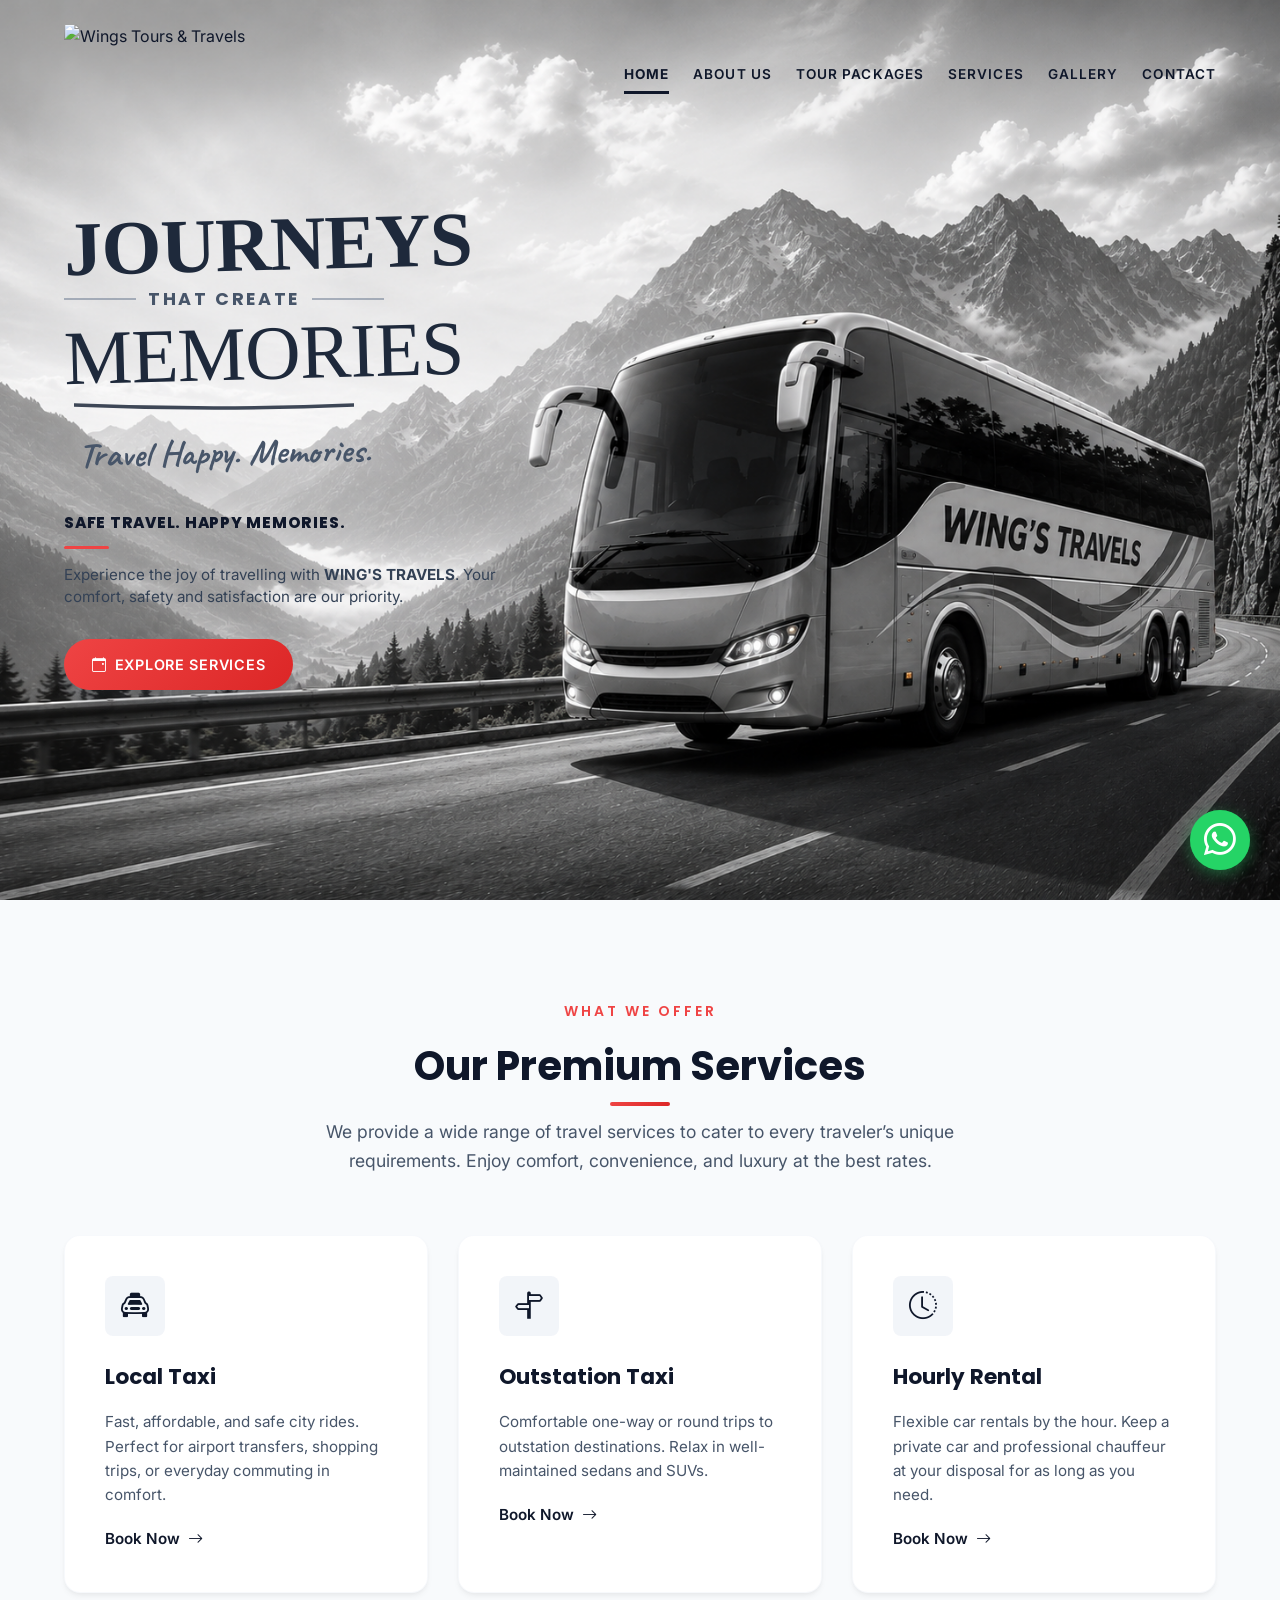
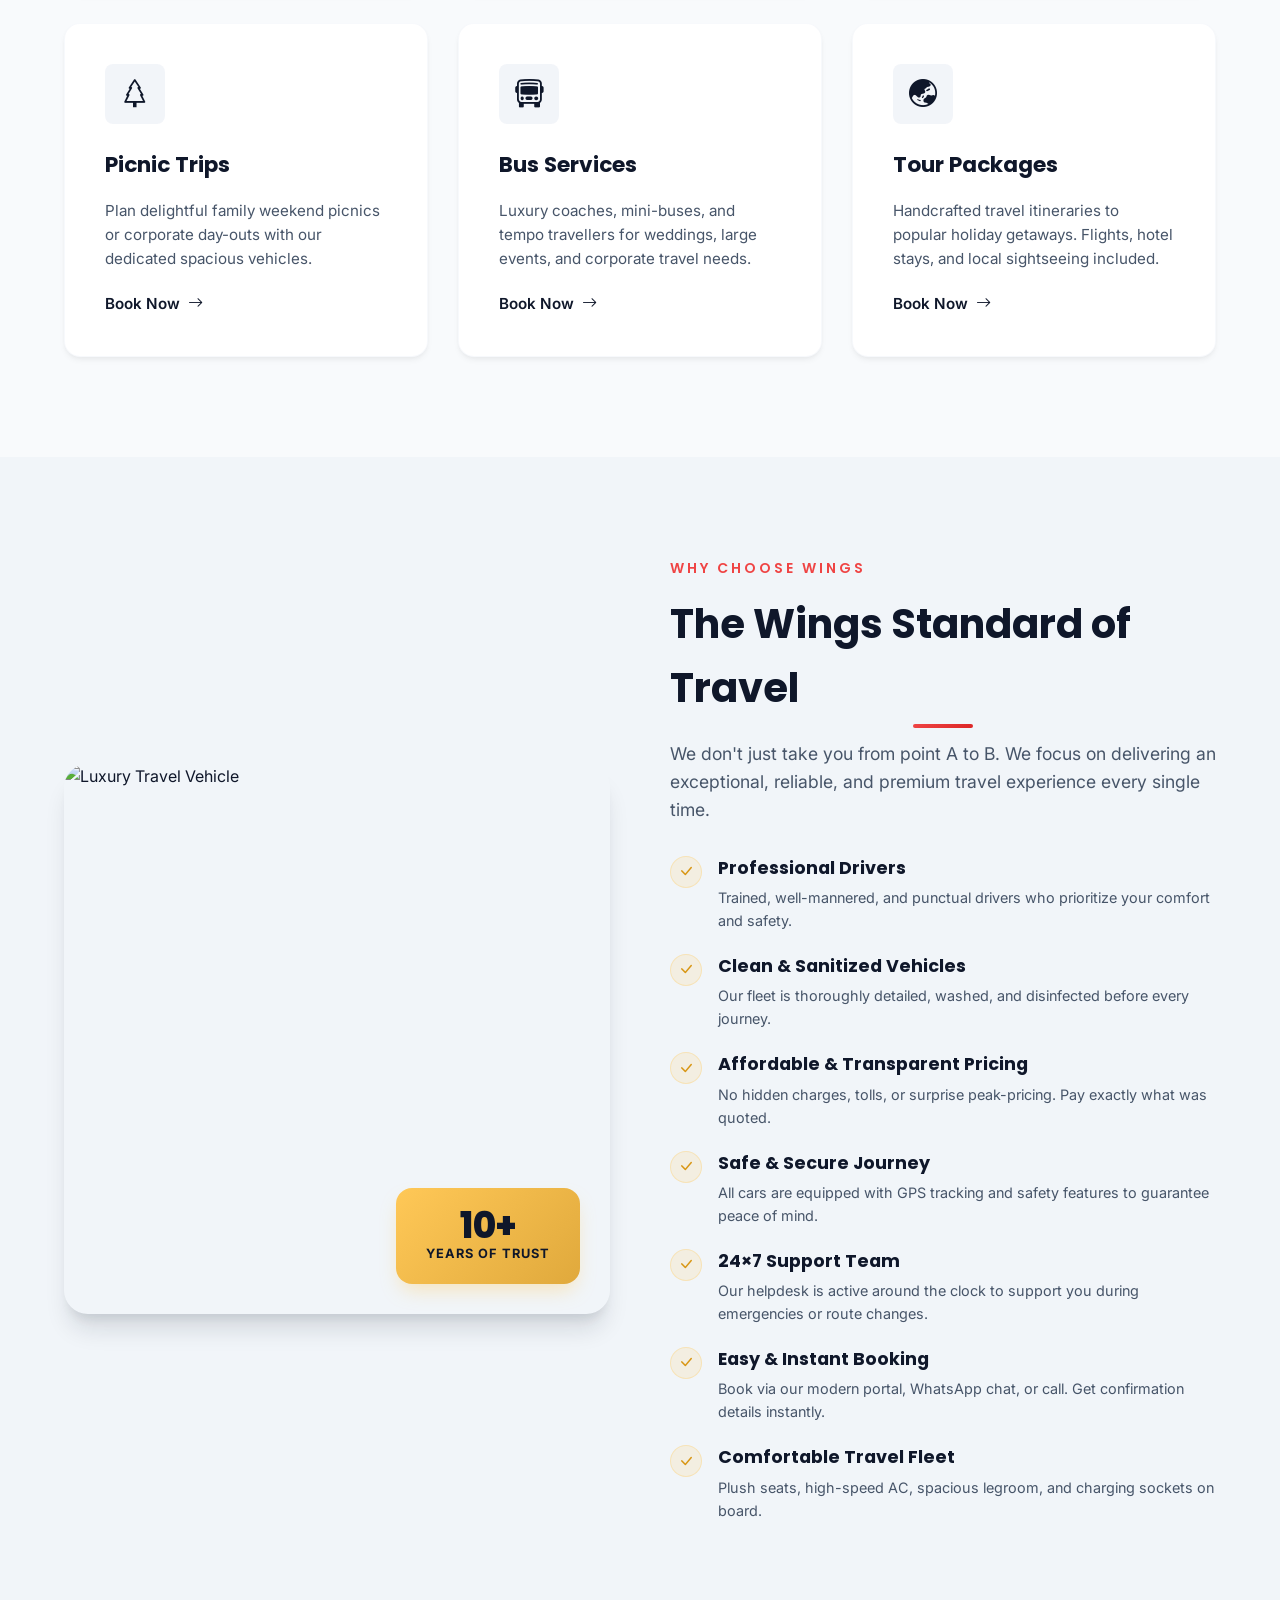
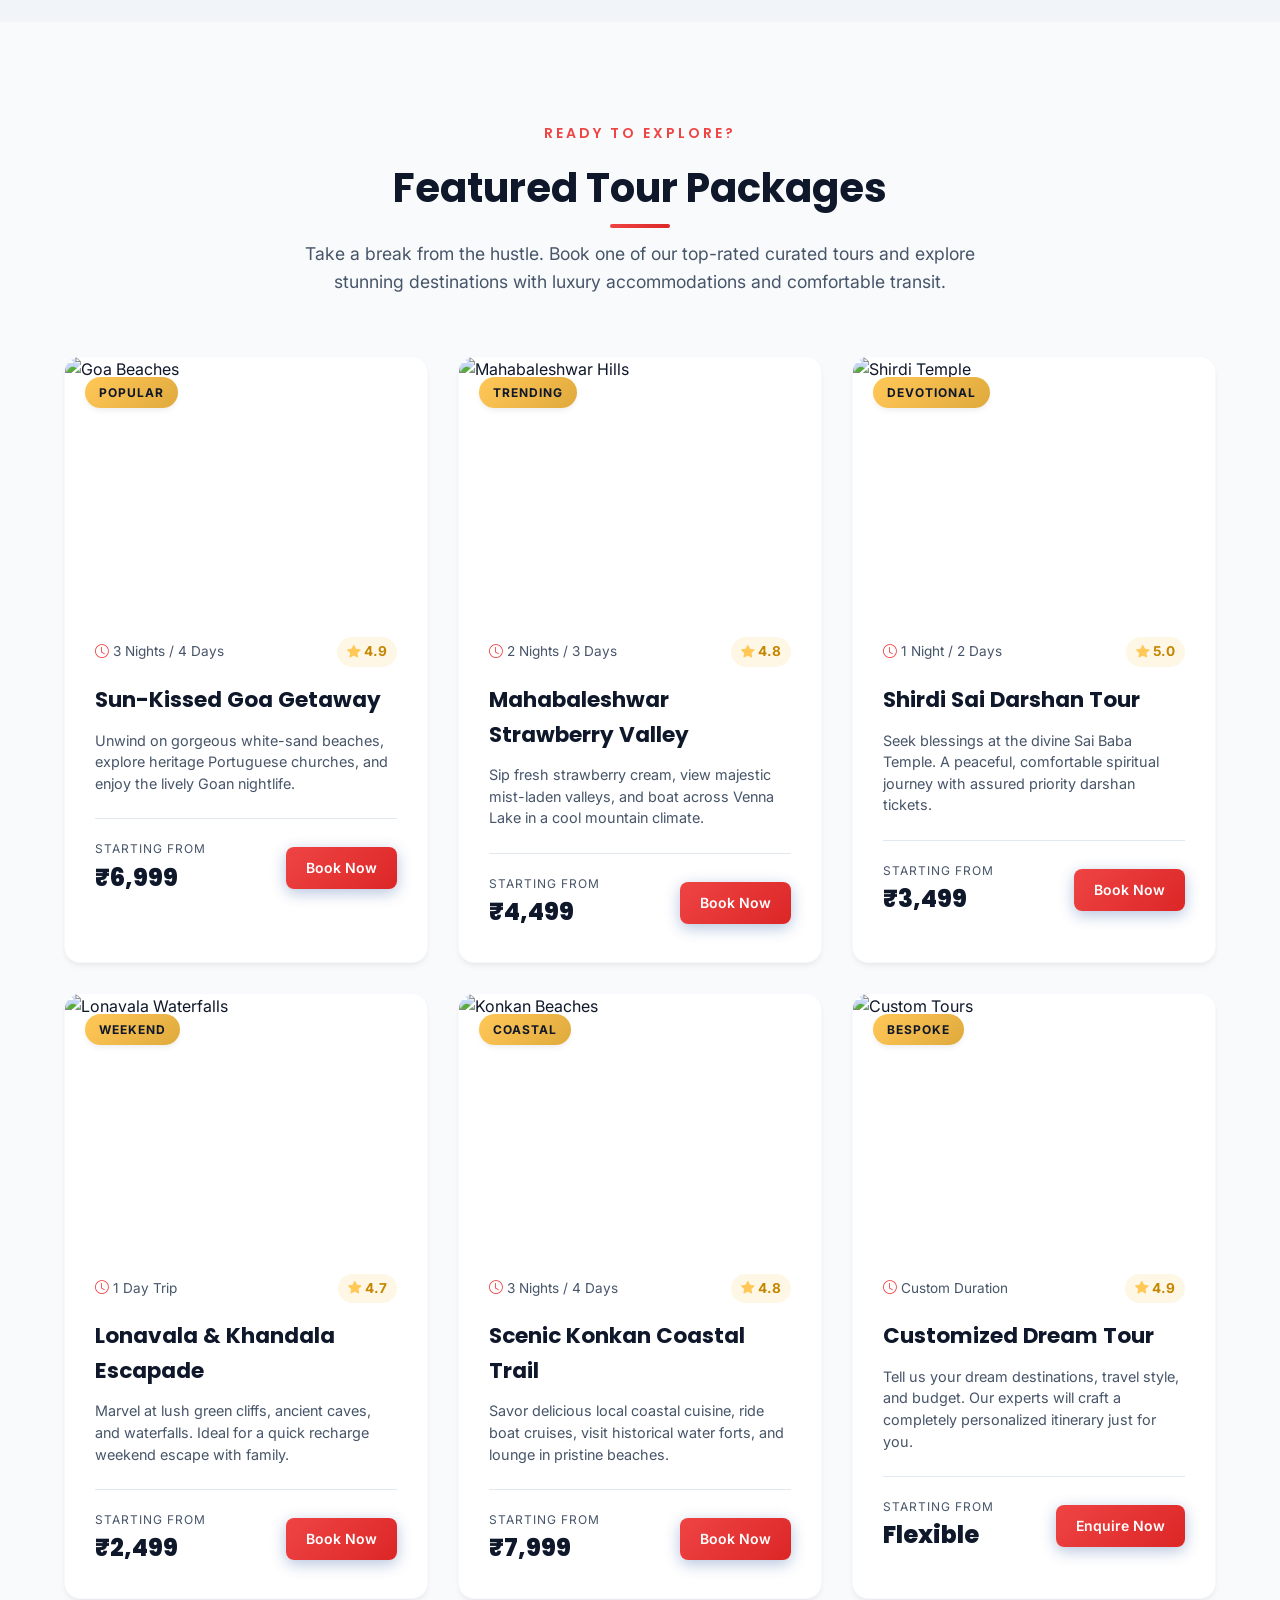
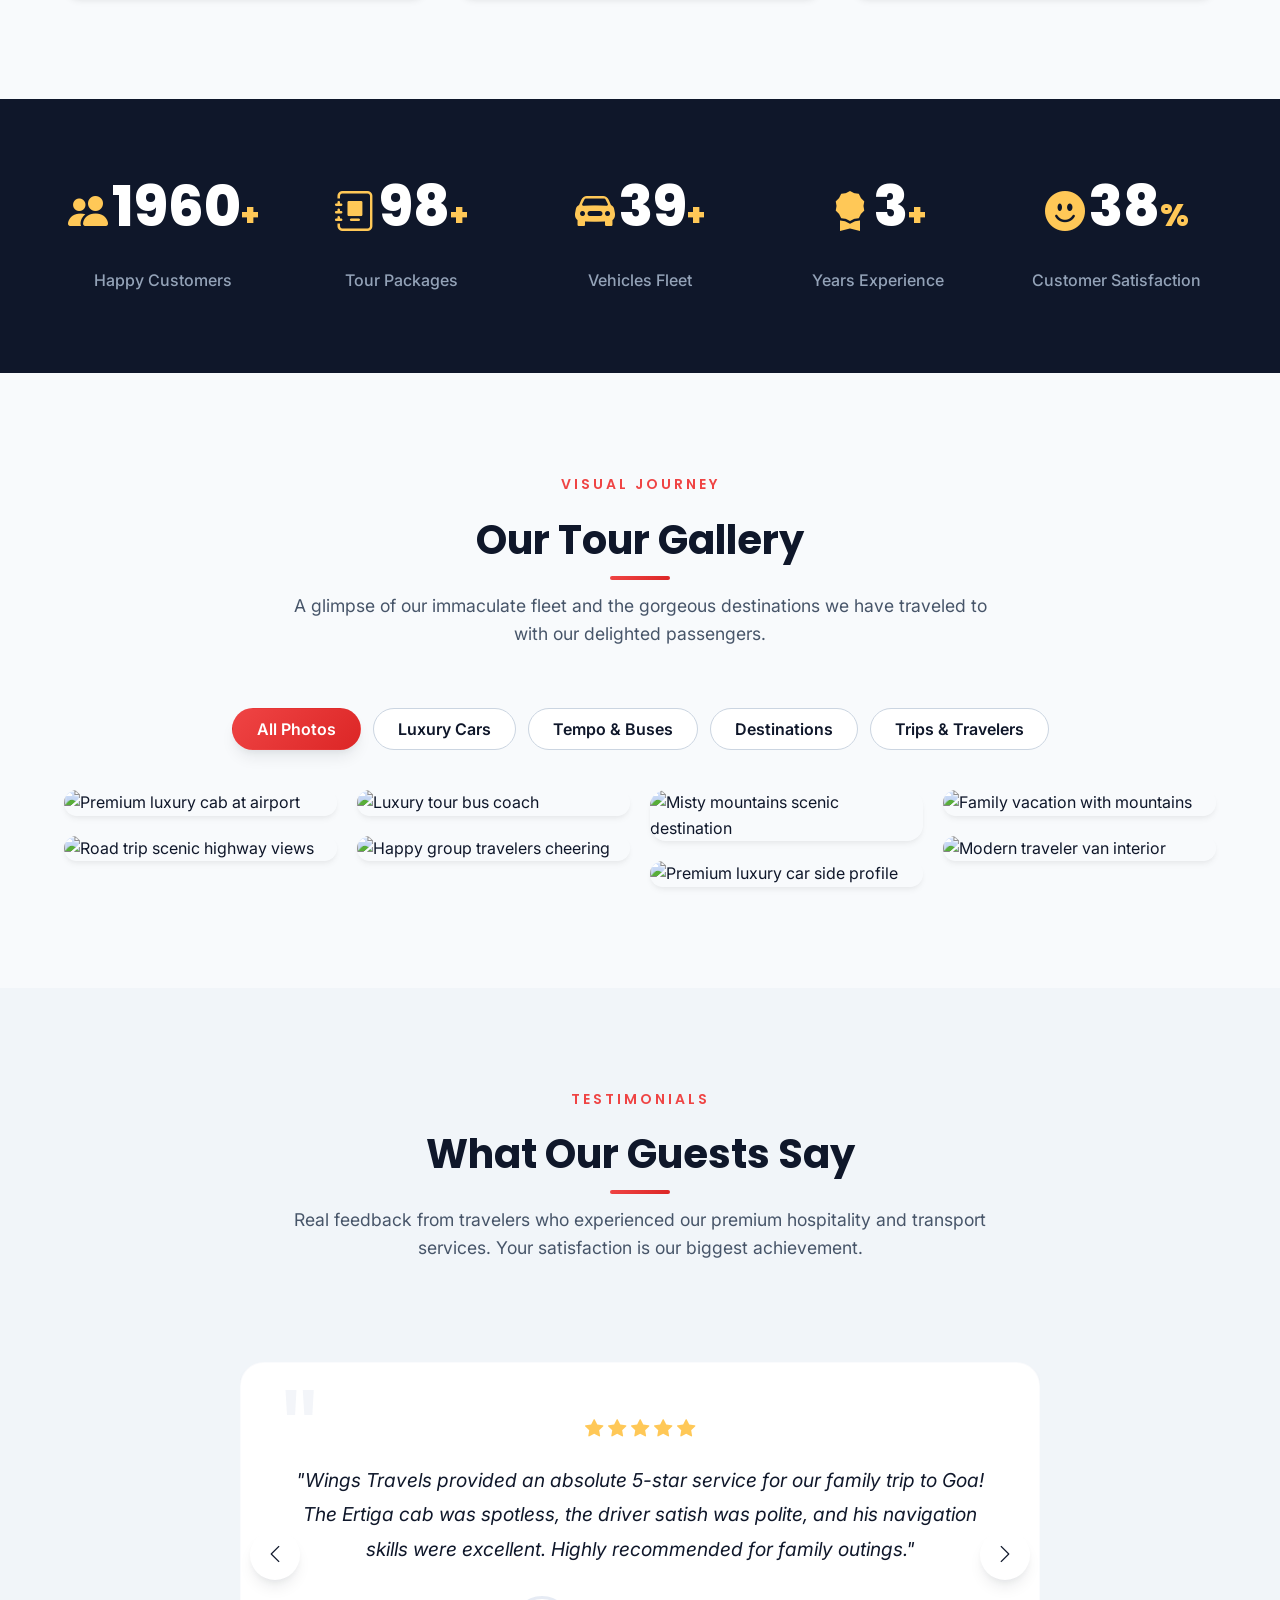
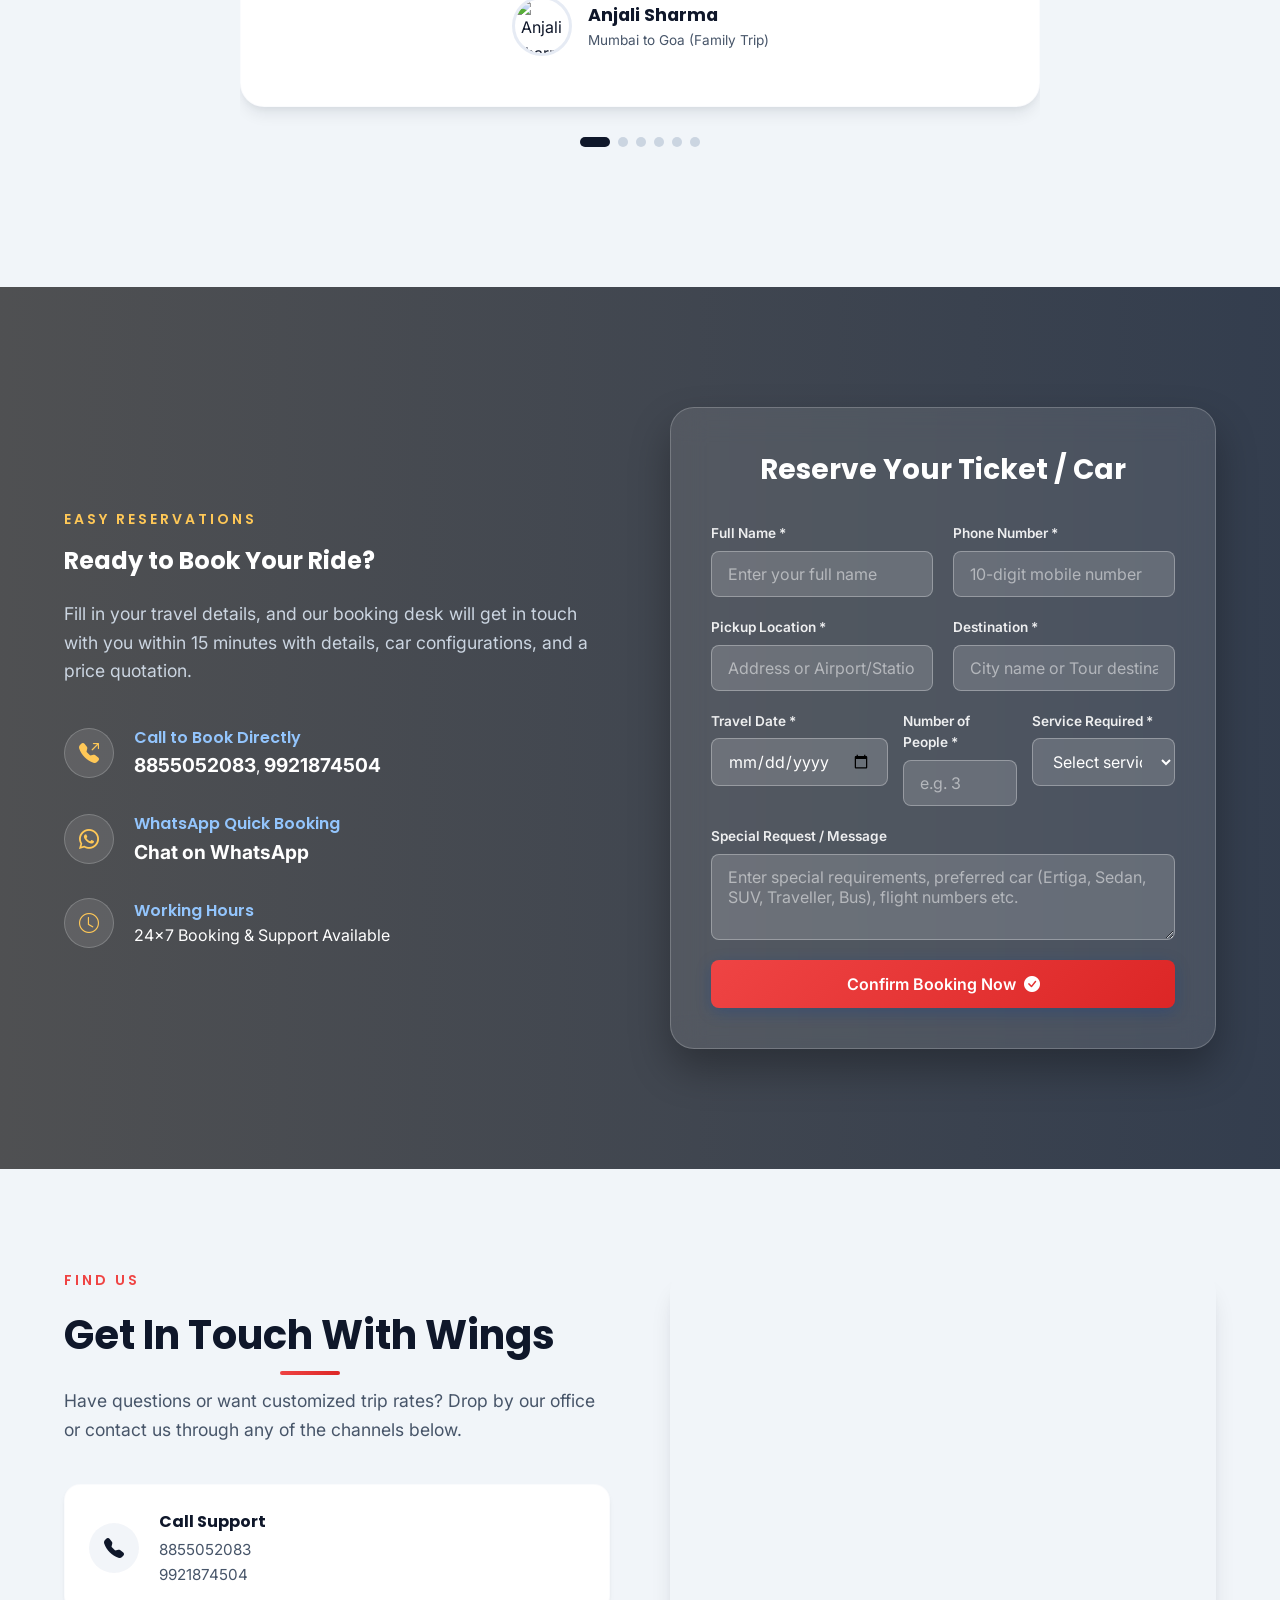
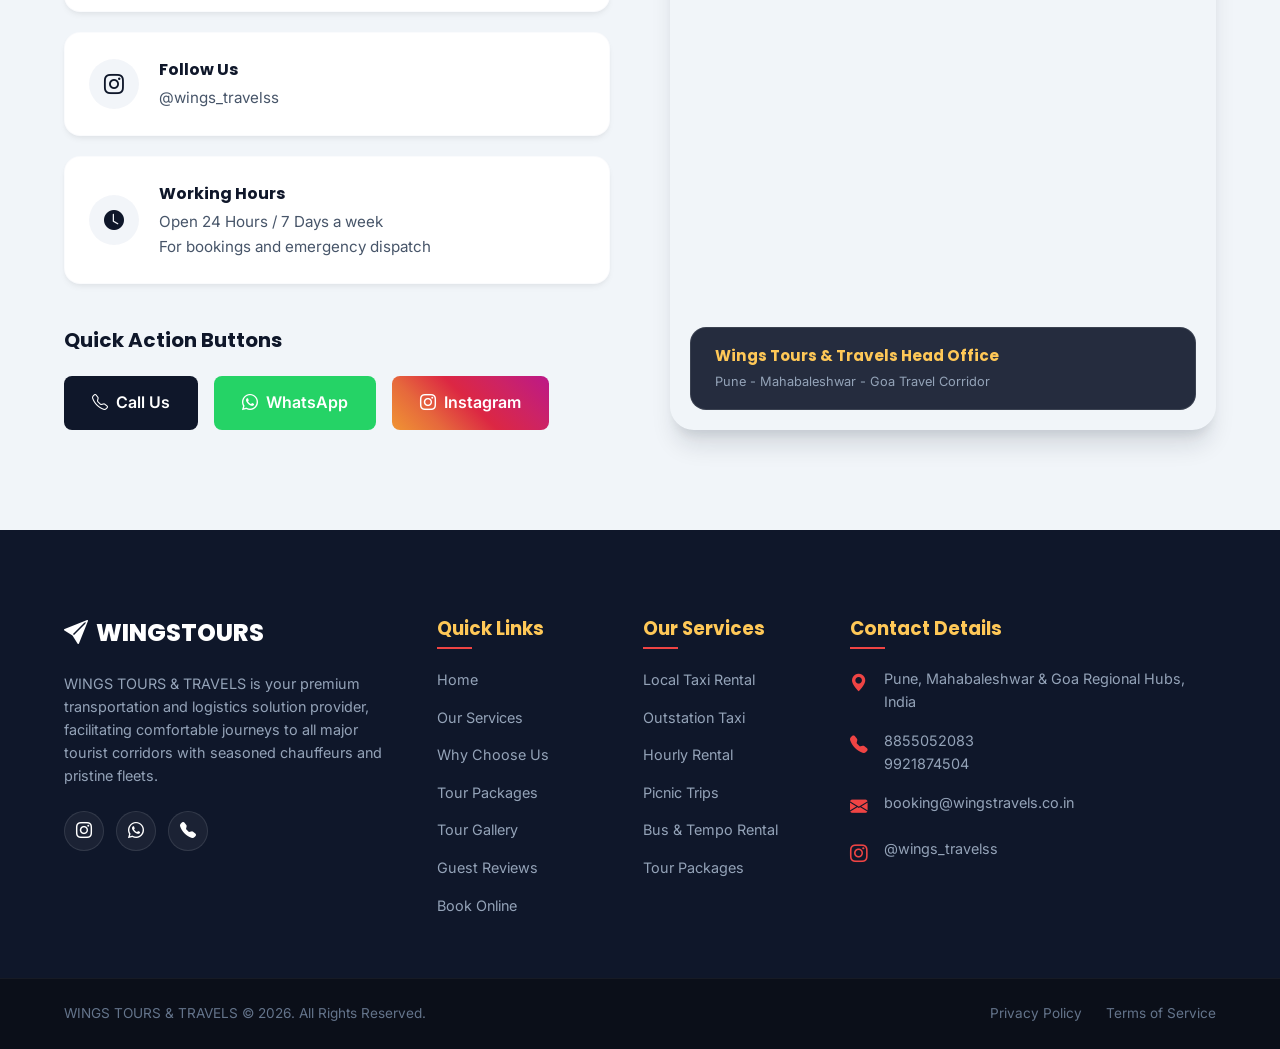
==== index.html @ beae370e "Increase unscrolled logo height in mobile and tablet media queries" ====
<!DOCTYPE html>
<html lang="en">

<head>
    <meta charset="UTF-8">
    <meta name="viewport" content="width=device-width, initial-scale=1.0">
    <title>Wings Tours & Travels | Premium Travel Agency & Car Rentals</title>
    <meta name="description"
        content="Wings Tours & Travels offers premium taxi rentals, outstation trips, bus services, and tour packages. Experience luxury, safety, and reliability. Book now!">
    <meta name="keywords"
        content="Wings Tours, Travels, Luxury Taxi, Outstation Cab, Bus Services, Goa Tour, Mahabaleshwar, Shirdi, Car Rental">

    <!-- Open Graph Meta Tags -->
    <meta property="og:title" content="Wings Tours & Travels">
    <meta property="og:description"
        content="Your Trusted Travel Partner for Every Journey. Safe, comfortable, and affordable luxury travel.">
    <meta property="og:type" content="website">

    <!-- Fonts -->
    <link rel="preconnect" href="https://fonts.googleapis.com">
    <link rel="preconnect" href="https://fonts.gstatic.com" crossorigin>
    <link
        href="https://fonts.googleapis.com/css2?family=Inter:wght@300;400;500;600;700&family=Poppins:wght@400;500;600;700;800&family=Permanent+Marker&family=Caveat:wght@700&display=swap"
        rel="stylesheet">

    <!-- Bootstrap Icons -->
    <link rel="stylesheet" href="https://cdn.jsdelivr.net/npm/bootstrap-icons@1.11.1/font/bootstrap-icons.css">

    <!-- Custom CSS -->
    <link rel="stylesheet" href="style.css">
</head>

<body>

    <!-- Preloader -->
    <div id="preloader" class="preloader">
        <div class="spinner"></div>
        <h2 class="preloader-text">WINGS<span>TRAVELS</span></h2>
    </div>

    <!-- Scroll to Top -->
    <button id="scrollToTop" class="scroll-to-top" aria-label="Scroll to top">
        <i class="bi bi-arrow-up"></i>
    </button>

    <!-- Floating WhatsApp Widget -->
    <a href="https://wa.me/918855052083?text=Hi%20Wings%20Tours%20%26%20Travels,%20I%20would%20like%20to%20inquire%20about%20a%20booking."
        class="floating-whatsapp" target="_blank" rel="noopener" aria-label="Contact us on WhatsApp">
        <i class="bi bi-whatsapp"></i>
        <span class="whatsapp-tooltip">Chat with us</span>
    </a>

    <!-- Mobile Navigation Backdrop Overlay -->
    <div class="nav-backdrop" id="navBackdrop"></div>

    <!-- Sticky Navbar -->
    <nav class="navbar" id="navbar">
        <div class="nav-container">
            <a href="#" class="logo">
                <img src="images/Logo.png" alt="Wings Tours & Travels" class="logo-img">
            </a>
            <button class="nav-toggle" id="navToggle" aria-label="Toggle Navigation">
                <span class="bar"></span>
                <span class="bar"></span>
                <span class="bar"></span>
            </button>
            <ul class="nav-menu" id="navMenu">
                <li><a href="#home" class="nav-link active">Home</a></li>
                <li><a href="#why-choose-us" class="nav-link">About Us</a></li>
                <li><a href="#packages" class="nav-link">Tour Packages</a></li>
                <li><a href="#services" class="nav-link">Services</a></li>
                <li><a href="#gallery" class="nav-link">Gallery</a></li>
                <li><a href="#booking" class="nav-link">Contact</a></li>
            </ul>
        </div>
    </nav>

    <!-- 1. Hero Section -->
    <header id="home" class="hero-section">
        <div class="hero-container container">
            <div class="hero-content">
                <div class="hero-title-group">
                    <h1 class="hero-brush-text main-title">JOURNEYS</h1>
                    <div class="hero-divider-text">
                        <span class="line"></span>
                        <span class="text">THAT CREATE</span>
                        <span class="line"></span>
                    </div>
                    <div class="hero-brush-text main-title">MEMORIES</div>
                    <div class="hero-brush-underline">
                        <svg viewBox="0 0 100 10" preserveAspectRatio="none">
                            <path d="M0,5 Q50,10 100,5" stroke="#1E293B" stroke-width="3" fill="none"
                                stroke-linecap="round" />
                        </svg>
                    </div>
                </div>

                <p class="hero-cursive-text">Travel Happy. Memories.</p>

                <div class="hero-subtext-group">
                    <p class="hero-alert-text">SAFE TRAVEL. HAPPY MEMORIES.</p>
                    <div class="hero-red-bar"></div>
                    <p class="hero-description">
                        Experience the joy of travelling with <strong>WING'S TRAVELS</strong>.
                        Your comfort, safety and satisfaction are our priority.
                    </p>
                </div>

                <div class="hero-buttons">
                    <a href="#services" class="btn btn-primary"><i class="bi bi-calendar-event"></i> EXPLORE
                        SERVICES</a>
                </div>
            </div>
        </div>
    </header>



    <!-- 2. Our Services Section -->
    <section id="services" class="section services-section">
        <div class="section-header container">
            <span class="section-tagline">What We Offer</span>
            <h2 class="section-title">Our Premium Services</h2>
            <p class="section-subtitle">We provide a wide range of travel services to cater to every traveler’s unique
                requirements. Enjoy comfort, convenience, and luxury at the best rates.</p>
        </div>
        <div class="services-grid container">
            <!-- Service Card 1 -->
            <div class="service-card clickable-service-card reveal-slide-up" data-service="Local Taxi">
                <div class="service-icon-container">
                    <i class="bi bi-taxi-front"></i>
                </div>
                <h3>Local Taxi</h3>
                <p>Fast, affordable, and safe city rides. Perfect for airport transfers, shopping trips, or everyday
                    commuting in comfort.</p>
                <div class="service-card-action">Book Now <i class="bi bi-arrow-right"></i></div>
                <div class="service-card-hover-bg"></div>
            </div>
            <!-- Service Card 2 -->
            <div class="service-card clickable-service-card reveal-slide-up" data-service="Outstation Taxi">
                <div class="service-icon-container">
                    <i class="bi bi-signpost-split"></i>
                </div>
                <h3>Outstation Taxi</h3>
                <p>Comfortable one-way or round trips to outstation destinations. Relax in well-maintained sedans and
                    SUVs.</p>
                <div class="service-card-action">Book Now <i class="bi bi-arrow-right"></i></div>
                <div class="service-card-hover-bg"></div>
            </div>
            <!-- Service Card 3 -->
            <div class="service-card clickable-service-card reveal-slide-up" data-service="Hourly Rental">
                <div class="service-icon-container">
                    <i class="bi bi-clock-history"></i>
                </div>
                <h3>Hourly Rental</h3>
                <p>Flexible car rentals by the hour. Keep a private car and professional chauffeur at your disposal for
                    as long as you need.</p>
                <div class="service-card-action">Book Now <i class="bi bi-arrow-right"></i></div>
                <div class="service-card-hover-bg"></div>
            </div>
            <!-- Service Card 4 -->
            <div class="service-card clickable-service-card reveal-slide-up" data-service="Picnic Trips">
                <div class="service-icon-container">
                    <i class="bi bi-tree"></i>
                </div>
                <h3>Picnic Trips</h3>
                <p>Plan delightful family weekend picnics or corporate day-outs with our dedicated spacious vehicles.
                </p>
                <div class="service-card-action">Book Now <i class="bi bi-arrow-right"></i></div>
                <div class="service-card-hover-bg"></div>
            </div>
            <!-- Service Card 5 -->
            <div class="service-card clickable-service-card reveal-slide-up" data-service="Bus Services">
                <div class="service-icon-container">
                    <i class="bi bi-bus-front"></i>
                </div>
                <h3>Bus Services</h3>
                <p>Luxury coaches, mini-buses, and tempo travellers for weddings, large events, and corporate travel
                    needs.</p>
                <div class="service-card-action">Book Now <i class="bi bi-arrow-right"></i></div>
                <div class="service-card-hover-bg"></div>
            </div>
            <!-- Service Card 6 -->
            <div class="service-card clickable-service-card reveal-slide-up" data-service="Tour Packages">
                <div class="service-icon-container">
                    <i class="bi bi-globe-asia-australia"></i>
                </div>
                <h3>Tour Packages</h3>
                <p>Handcrafted travel itineraries to popular holiday getaways. Flights, hotel stays, and local
                    sightseeing included.</p>
                <div class="service-card-action">Book Now <i class="bi bi-arrow-right"></i></div>
                <div class="service-card-hover-bg"></div>
            </div>
        </div>
    </section>

    <!-- 3. Why Choose Us Section -->
    <section id="why-choose-us" class="section why-us-section bg-light">
        <div class="why-us-container container">
            <div class="why-us-image-col reveal-fade-in">
                <div class="image-wrapper">
                    <img src="https://images.unsplash.com/photo-1549399542-7e3f8b79c341?q=80&w=800"
                        alt="Luxury Travel Vehicle" class="why-us-img" loading="lazy">
                    <div class="floating-badge">
                        <span class="badge-num">10+</span>
                        <span class="badge-lbl">Years of Trust</span>
                    </div>
                </div>
            </div>
            <div class="why-us-content-col reveal-slide-left">
                <span class="section-tagline">Why Choose Wings</span>
                <h2 class="section-title">The Wings Standard of Travel</h2>
                <p class="section-subtitle">We don't just take you from point A to B. We focus on delivering an
                    exceptional, reliable, and premium travel experience every single time.</p>

                <ul class="why-us-list">
                    <li>
                        <div class="checkmark-icon"><i class="bi bi-check-lg"></i></div>
                        <div>
                            <h4>Professional Drivers</h4>
                            <p>Trained, well-mannered, and punctual drivers who prioritize your comfort and safety.</p>
                        </div>
                    </li>
                    <li>
                        <div class="checkmark-icon"><i class="bi bi-check-lg"></i></div>
                        <div>
                            <h4>Clean & Sanitized Vehicles</h4>
                            <p>Our fleet is thoroughly detailed, washed, and disinfected before every journey.</p>
                        </div>
                    </li>
                    <li>
                        <div class="checkmark-icon"><i class="bi bi-check-lg"></i></div>
                        <div>
                            <h4>Affordable & Transparent Pricing</h4>
                            <p>No hidden charges, tolls, or surprise peak-pricing. Pay exactly what was quoted.</p>
                        </div>
                    </li>
                    <li>
                        <div class="checkmark-icon"><i class="bi bi-check-lg"></i></div>
                        <div>
                            <h4>Safe & Secure Journey</h4>
                            <p>All cars are equipped with GPS tracking and safety features to guarantee peace of mind.
                            </p>
                        </div>
                    </li>
                    <li>
                        <div class="checkmark-icon"><i class="bi bi-check-lg"></i></div>
                        <div>
                            <h4>24×7 Support Team</h4>
                            <p>Our helpdesk is active around the clock to support you during emergencies or route
                                changes.</p>
                        </div>
                    </li>
                    <li>
                        <div class="checkmark-icon"><i class="bi bi-check-lg"></i></div>
                        <div>
                            <h4>Easy & Instant Booking</h4>
                            <p>Book via our modern portal, WhatsApp chat, or call. Get confirmation details instantly.
                            </p>
                        </div>
                    </li>
                    <li>
                        <div class="checkmark-icon"><i class="bi bi-check-lg"></i></div>
                        <div>
                            <h4>Comfortable Travel Fleet</h4>
                            <p>Plush seats, high-speed AC, spacious legroom, and charging sockets on board.</p>
                        </div>
                    </li>
                </ul>
            </div>
        </div>
    </section>

    <!-- 4. Featured Tour Packages Section -->
    <section id="packages" class="section packages-section">
        <div class="section-header container">
            <span class="section-tagline">Ready To Explore?</span>
            <h2 class="section-title">Featured Tour Packages</h2>
            <p class="section-subtitle">Take a break from the hustle. Book one of our top-rated curated tours and
                explore stunning destinations with luxury accommodations and comfortable transit.</p>
        </div>
        <div class="packages-grid container">
            <!-- Package Card 1 -->
            <div class="package-card reveal-slide-up">
                <div class="package-image-container">
                    <img src="https://images.unsplash.com/photo-1507525428034-b723cf961d3e?q=80&w=800" alt="Goa Beaches"
                        class="package-img" loading="lazy">
                    <span class="package-badge">Popular</span>
                </div>
                <div class="package-content">
                    <div class="package-meta">
                        <span class="package-duration"><i class="bi bi-clock"></i> 3 Nights / 4 Days</span>
                        <span class="package-rating"><i class="bi bi-star-fill"></i> 4.9</span>
                    </div>
                    <h3>Sun-Kissed Goa Getaway</h3>
                    <p>Unwind on gorgeous white-sand beaches, explore heritage Portuguese churches, and enjoy the lively
                        Goan nightlife.</p>
                    <div class="package-footer">
                        <div class="package-price">
                            <span class="price-lbl">Starting From</span>
                            <span class="price-val">₹6,999</span>
                        </div>
                        <a href="#booking" class="btn btn-primary btn-sm package-book-btn"
                            data-package="Goa Tour Package">Book Now</a>
                    </div>
                </div>
            </div>
            <!-- Package Card 2 -->
            <div class="package-card reveal-slide-up">
                <div class="package-image-container">
                    <img src="https://images.unsplash.com/photo-1464822759023-fed622ff2c3b?q=80&w=800"
                        alt="Mahabaleshwar Hills" class="package-img" loading="lazy">
                    <span class="package-badge">Trending</span>
                </div>
                <div class="package-content">
                    <div class="package-meta">
                        <span class="package-duration"><i class="bi bi-clock"></i> 2 Nights / 3 Days</span>
                        <span class="package-rating"><i class="bi bi-star-fill"></i> 4.8</span>
                    </div>
                    <h3>Mahabaleshwar Strawberry Valley</h3>
                    <p>Sip fresh strawberry cream, view majestic mist-laden valleys, and boat across Venna Lake in a
                        cool mountain climate.</p>
                    <div class="package-footer">
                        <div class="package-price">
                            <span class="price-lbl">Starting From</span>
                            <span class="price-val">₹4,499</span>
                        </div>
                        <a href="#booking" class="btn btn-primary btn-sm package-book-btn"
                            data-package="Mahabaleshwar Tour Package">Book Now</a>
                    </div>
                </div>
            </div>
            <!-- Package Card 3 -->
            <div class="package-card reveal-slide-up">
                <div class="package-image-container">
                    <img src="https://images.unsplash.com/photo-1542838132-92c53300491e?q=80&w=800" alt="Shirdi Temple"
                        class="package-img" loading="lazy">
                    <span class="package-badge">Devotional</span>
                </div>
                <div class="package-content">
                    <div class="package-meta">
                        <span class="package-duration"><i class="bi bi-clock"></i> 1 Night / 2 Days</span>
                        <span class="package-rating"><i class="bi bi-star-fill"></i> 5.0</span>
                    </div>
                    <h3>Shirdi Sai Darshan Tour</h3>
                    <p>Seek blessings at the divine Sai Baba Temple. A peaceful, comfortable spiritual journey with
                        assured priority darshan tickets.</p>
                    <div class="package-footer">
                        <div class="package-price">
                            <span class="price-lbl">Starting From</span>
                            <span class="price-val">₹3,499</span>
                        </div>
                        <a href="#booking" class="btn btn-primary btn-sm package-book-btn"
                            data-package="Shirdi Darshan Package">Book Now</a>
                    </div>
                </div>
            </div>
            <!-- Package Card 4 -->
            <div class="package-card reveal-slide-up">
                <div class="package-image-container">
                    <img src="https://images.unsplash.com/photo-1501785888041-af3ef285b470?q=80&w=800"
                        alt="Lonavala Waterfalls" class="package-img" loading="lazy">
                    <span class="package-badge">Weekend</span>
                </div>
                <div class="package-content">
                    <div class="package-meta">
                        <span class="package-duration"><i class="bi bi-clock"></i> 1 Day Trip</span>
                        <span class="package-rating"><i class="bi bi-star-fill"></i> 4.7</span>
                    </div>
                    <h3>Lonavala & Khandala Escapade</h3>
                    <p>Marvel at lush green cliffs, ancient caves, and waterfalls. Ideal for a quick recharge weekend
                        escape with family.</p>
                    <div class="package-footer">
                        <div class="package-price">
                            <span class="price-lbl">Starting From</span>
                            <span class="price-val">₹2,499</span>
                        </div>
                        <a href="#booking" class="btn btn-primary btn-sm package-book-btn"
                            data-package="Lonavala Package">Book Now</a>
                    </div>
                </div>
            </div>
            <!-- Package Card 5 -->
            <div class="package-card reveal-slide-up">
                <div class="package-image-container">
                    <img src="https://images.unsplash.com/photo-1544735716-392fe2489ffa?q=80&w=800" alt="Konkan Beaches"
                        class="package-img" loading="lazy">
                    <span class="package-badge">Coastal</span>
                </div>
                <div class="package-content">
                    <div class="package-meta">
                        <span class="package-duration"><i class="bi bi-clock"></i> 3 Nights / 4 Days</span>
                        <span class="package-rating"><i class="bi bi-star-fill"></i> 4.8</span>
                    </div>
                    <h3>Scenic Konkan Coastal Trail</h3>
                    <p>Savor delicious local coastal cuisine, ride boat cruises, visit historical water forts, and
                        lounge in pristine beaches.</p>
                    <div class="package-footer">
                        <div class="package-price">
                            <span class="price-lbl">Starting From</span>
                            <span class="price-val">₹7,999</span>
                        </div>
                        <a href="#booking" class="btn btn-primary btn-sm package-book-btn"
                            data-package="Konkan Tour Package">Book Now</a>
                    </div>
                </div>
            </div>
            <!-- Package Card 6 -->
            <div class="package-card reveal-slide-up">
                <div class="package-image-container">
                    <img src="https://images.unsplash.com/photo-1539635278303-d4002c07eae3?q=80&w=800"
                        alt="Custom Tours" class="package-img" loading="lazy">
                    <span class="package-badge">Bespoke</span>
                </div>
                <div class="package-content">
                    <div class="package-meta">
                        <span class="package-duration"><i class="bi bi-clock"></i> Custom Duration</span>
                        <span class="package-rating"><i class="bi bi-star-fill"></i> 4.9</span>
                    </div>
                    <h3>Customized Dream Tour</h3>
                    <p>Tell us your dream destinations, travel style, and budget. Our experts will craft a completely
                        personalized itinerary just for you.</p>
                    <div class="package-footer">
                        <div class="package-price">
                            <span class="price-lbl">Starting From</span>
                            <span class="price-val">Flexible</span>
                        </div>
                        <a href="#booking" class="btn btn-primary btn-sm package-book-btn"
                            data-package="Custom Tour Package">Enquire Now</a>
                    </div>
                </div>
            </div>
        </div>
    </section>

    <!-- 6. Live Statistics Section -->
    <section class="section stats-section bg-dark text-white">
        <div class="stats-grid container" id="statsGrid">
            <!-- Stat Item 1 -->
            <div class="stat-item">
                <div class="stat-icon"><i class="bi bi-people-fill"></i></div>
                <span class="stat-number" data-target="5000">0</span><span class="stat-suffix">+</span>
                <p class="stat-label">Happy Customers</p>
            </div>
            <!-- Stat Item 2 -->
            <div class="stat-item">
                <div class="stat-icon"><i class="bi bi-journal-album"></i></div>
                <span class="stat-number" data-target="250">0</span><span class="stat-suffix">+</span>
                <p class="stat-label">Tour Packages</p>
            </div>
            <!-- Stat Item 3 -->
            <div class="stat-item">
                <div class="stat-icon"><i class="bi bi-car-front-fill"></i></div>
                <span class="stat-number" data-target="100">0</span><span class="stat-suffix">+</span>
                <p class="stat-label">Vehicles Fleet</p>
            </div>
            <!-- Stat Item 4 -->
            <div class="stat-item">
                <div class="stat-icon"><i class="bi bi-award-fill"></i></div>
                <span class="stat-number" data-target="10">0</span><span class="stat-suffix">+</span>
                <p class="stat-label">Years Experience</p>
            </div>
            <!-- Stat Item 5 -->
            <div class="stat-item">
                <div class="stat-icon"><i class="bi bi-emoji-smile-fill"></i></div>
                <span class="stat-number" data-target="99">0</span><span class="stat-suffix">%</span>
                <p class="stat-label">Customer Satisfaction</p>
            </div>
        </div>
    </section>

    <!-- 7. Responsive Masonry Gallery Section -->
    <section id="gallery" class="section gallery-section">
        <div class="section-header container">
            <span class="section-tagline">Visual Journey</span>
            <h2 class="section-title">Our Tour Gallery</h2>
            <p class="section-subtitle">A glimpse of our immaculate fleet and the gorgeous destinations we have traveled
                to with our delighted passengers.</p>
        </div>

        <div class="gallery-filters container">
            <button class="filter-btn active" data-filter="all">All Photos</button>
            <button class="filter-btn" data-filter="cars">Luxury Cars</button>
            <button class="filter-btn" data-filter="buses">Tempo & Buses</button>
            <button class="filter-btn" data-filter="destinations">Destinations</button>
            <button class="filter-btn" data-filter="trips">Trips & Travelers</button>
        </div>

        <div class="gallery-grid container" id="galleryGrid">
            <!-- Gallery Item 1 -->
            <div class="gallery-item" data-category="cars">
                <img src="https://images.unsplash.com/photo-1619767886558-efdc259cde1a?q=80&w=800"
                    alt="Premium luxury cab at airport" class="gallery-img" loading="lazy">
                <div class="gallery-overlay">
                    <span class="gallery-title">Luxury Sedan Pickups</span>
                    <span class="gallery-cat">Luxury Cars</span>
                    <i class="bi bi-plus-circle gallery-icon"></i>
                </div>
            </div>
            <!-- Gallery Item 2 -->
            <div class="gallery-item" data-category="destinations">
                <img src="https://images.unsplash.com/photo-1469854523086-cc02fe5d8800?q=80&w=800"
                    alt="Road trip scenic highway views" class="gallery-img" loading="lazy">
                <div class="gallery-overlay">
                    <span class="gallery-title">Majestic Road Trips</span>
                    <span class="gallery-cat">Destinations</span>
                    <i class="bi bi-plus-circle gallery-icon"></i>
                </div>
            </div>
            <!-- Gallery Item 3 -->
            <div class="gallery-item" data-category="buses">
                <img src="https://images.unsplash.com/photo-1544620347-c4fd4a3d5957?q=80&w=800"
                    alt="Luxury tour bus coach" class="gallery-img" loading="lazy">
                <div class="gallery-overlay">
                    <span class="gallery-title">Premium Bus Services</span>
                    <span class="gallery-cat">Tempo & Buses</span>
                    <i class="bi bi-plus-circle gallery-icon"></i>
                </div>
            </div>
            <!-- Gallery Item 4 -->
            <div class="gallery-item" data-category="trips">
                <img src="https://images.unsplash.com/photo-1539635278303-d4002c07eae3?q=80&w=800"
                    alt="Happy group travelers cheering" class="gallery-img" loading="lazy">
                <div class="gallery-overlay">
                    <span class="gallery-title">Delighted Group Trips</span>
                    <span class="gallery-cat">Trips & Travelers</span>
                    <i class="bi bi-plus-circle gallery-icon"></i>
                </div>
            </div>
            <!-- Gallery Item 5 -->
            <div class="gallery-item" data-category="destinations">
                <img src="https://images.unsplash.com/photo-1506744038136-46273834b3fb?q=80&w=800"
                    alt="Misty mountains scenic destination" class="gallery-img" loading="lazy">
                <div class="gallery-overlay">
                    <span class="gallery-title">Scenic Mountain Trails</span>
                    <span class="gallery-cat">Destinations</span>
                    <i class="bi bi-plus-circle gallery-icon"></i>
                </div>
            </div>
            <!-- Gallery Item 6 -->
            <div class="gallery-item" data-category="cars">
                <img src="https://images.unsplash.com/photo-1503376780353-7e6692767b70?q=80&w=800"
                    alt="Premium luxury car side profile" class="gallery-img" loading="lazy">
                <div class="gallery-overlay">
                    <span class="gallery-title">VIP Business Chauffeurs</span>
                    <span class="gallery-cat">Luxury Cars</span>
                    <i class="bi bi-plus-circle gallery-icon"></i>
                </div>
            </div>
            <!-- Gallery Item 7 -->
            <div class="gallery-item" data-category="trips">
                <img src="https://images.unsplash.com/photo-1501785888041-af3ef285b470?q=80&w=800"
                    alt="Family vacation with mountains" class="gallery-img" loading="lazy">
                <div class="gallery-overlay">
                    <span class="gallery-title">Memorable Family Vacation</span>
                    <span class="gallery-cat">Trips & Travelers</span>
                    <i class="bi bi-plus-circle gallery-icon"></i>
                </div>
            </div>
            <!-- Gallery Item 8 -->
            <div class="gallery-item" data-category="buses">
                <img src="https://images.unsplash.com/photo-1494515013825-99d6d4fe3db4?q=80&w=800"
                    alt="Modern traveler van interior" class="gallery-img" loading="lazy">
                <div class="gallery-overlay">
                    <span class="gallery-title">Plush Tempo Interiors</span>
                    <span class="gallery-cat">Tempo & Buses</span>
                    <i class="bi bi-plus-circle gallery-icon"></i>
                </div>
            </div>
        </div>
    </section>

    <!-- Custom Lightbox Modal -->
    <div id="lightbox" class="lightbox">
        <span class="lightbox-close">&times;</span>
        <button class="lightbox-prev" aria-label="Previous image"><i class="bi bi-chevron-left"></i></button>
        <div class="lightbox-content-wrapper">
            <img class="lightbox-img" src="" alt="Zoomed view">
            <div class="lightbox-caption"></div>
        </div>
        <button class="lightbox-next" aria-label="Next image"><i class="bi bi-chevron-right"></i></button>
    </div>

    <!-- 5. Customer Reviews Slider Section -->
    <section id="reviews" class="section reviews-section bg-light">
        <div class="section-header container">
            <span class="section-tagline">Testimonials</span>
            <h2 class="section-title">What Our Guests Say</h2>
            <p class="section-subtitle">Real feedback from travelers who experienced our premium hospitality and
                transport services. Your satisfaction is our biggest achievement.</p>
        </div>

        <div class="reviews-slider-container container">
            <div class="reviews-slider" id="reviewsSlider">
                <!-- Review Card 1 -->
                <div class="review-slide active">
                    <div class="review-card">
                        <div class="review-stars">
                            <i class="bi bi-star-fill"></i>
                            <i class="bi bi-star-fill"></i>
                            <i class="bi bi-star-fill"></i>
                            <i class="bi bi-star-fill"></i>
                            <i class="bi bi-star-fill"></i>
                        </div>
                        <p class="review-text">"Wings Travels provided an absolute 5-star service for our family trip to
                            Goa! The Ertiga cab was spotless, the driver satish was polite, and his navigation skills
                            were excellent. Highly recommended for family outings."</p>
                        <div class="review-user">
                            <img src="https://images.unsplash.com/photo-1494790108377-be9c29b29330?q=80&w=150"
                                alt="Anjali Sharma" class="user-avatar" loading="lazy">
                            <div class="user-info">
                                <h4>Anjali Sharma</h4>
                                <p>Mumbai to Goa (Family Trip)</p>
                            </div>
                        </div>
                    </div>
                </div>
                <!-- Review Card 2 -->
                <div class="review-slide">
                    <div class="review-card">
                        <div class="review-stars">
                            <i class="bi bi-star-fill"></i>
                            <i class="bi bi-star-fill"></i>
                            <i class="bi bi-star-fill"></i>
                            <i class="bi bi-star-fill"></i>
                            <i class="bi bi-star-fill"></i>
                        </div>
                        <p class="review-text">"We booked a 17-seater Tempo Traveller for a corporate weekend picnic to
                            Lonavala. The booking process was seamless, rates were very transparent, and the vehicle was
                            extremely spacious and comfortable."</p>
                        <div class="review-user">
                            <img src="https://images.unsplash.com/photo-1507003211169-0a1dd7228f2d?q=80&w=150"
                                alt="Rohan Deshmukh" class="user-avatar" loading="lazy">
                            <div class="user-info">
                                <h4>Rohan Deshmukh</h4>
                                <p>Pune to Lonavala (Corporate Trip)</p>
                            </div>
                        </div>
                    </div>
                </div>
                <!-- Review Card 3 -->
                <div class="review-slide">
                    <div class="review-card">
                        <div class="review-stars">
                            <i class="bi bi-star-fill"></i>
                            <i class="bi bi-star-fill"></i>
                            <i class="bi bi-star-fill"></i>
                            <i class="bi bi-star-fill"></i>
                            <i class="bi bi-star-fill"></i>
                        </div>
                        <p class="review-text">"Every time I fly down for work, Wings is my default airport pick-up and
                            local rental choice. Reliable, clean sedans, punctual drivers who understand corporate
                            requirements perfectly."</p>
                        <div class="review-user">
                            <img src="https://images.unsplash.com/photo-1500648767791-00dcc994a43e?q=80&w=150"
                                alt="Vikram Mehta" class="user-avatar" loading="lazy">
                            <div class="user-info">
                                <h4>Vikram Mehta</h4>
                                <p>Airport Transfers & Rental (Frequent Flyer)</p>
                            </div>
                        </div>
                    </div>
                </div>
                <!-- Review Card 4 -->
                <div class="review-slide">
                    <div class="review-card">
                        <div class="review-stars">
                            <i class="bi bi-star-fill"></i>
                            <i class="bi bi-star-fill"></i>
                            <i class="bi bi-star-fill"></i>
                            <i class="bi bi-star-fill"></i>
                            <i class="bi bi-star-fill"></i>
                        </div>
                        <p class="review-text">"Our spiritual journey to Shirdi was incredibly peaceful. The driver
                            drove very carefully, took care of my senior citizen parents, and suggested the best routes
                            and restaurants on the way."</p>
                        <div class="review-user">
                            <img src="https://images.unsplash.com/photo-1544005313-94ddf0286df2?q=80&w=150"
                                alt="Sunita Rao" class="user-avatar" loading="lazy">
                            <div class="user-info">
                                <h4>Sunita Rao</h4>
                                <p>Mumbai to Shirdi (Devotional Trip)</p>
                            </div>
                        </div>
                    </div>
                </div>
                <!-- Review Card 5 -->
                <div class="review-slide">
                    <div class="review-card">
                        <div class="review-stars">
                            <i class="bi bi-star-fill"></i>
                            <i class="bi bi-star-fill"></i>
                            <i class="bi bi-star-fill"></i>
                            <i class="bi bi-star-fill"></i>
                            <i class="bi bi-star-fill"></i>
                        </div>
                        <p class="review-text">"Organized a customized Konkan tour package through Wings. The custom
                            itinerary was well planned. High-end hotels, reliable transport, zero stress. Highly
                            professional services!"</p>
                        <div class="review-user">
                            <img src="https://images.unsplash.com/photo-1522075469751-3a6694fb2f61?q=80&w=150"
                                alt="Abhishek Pathak" class="user-avatar" loading="lazy">
                            <div class="user-info">
                                <h4>Abhishek Pathak</h4>
                                <p>Konkan Coastal Explorer (Custom Package)</p>
                            </div>
                        </div>
                    </div>
                </div>
                <!-- Review Card 6 -->
                <div class="review-slide">
                    <div class="review-card">
                        <div class="review-stars">
                            <i class="bi bi-star-fill"></i>
                            <i class="bi bi-star-fill"></i>
                            <i class="bi bi-star-fill"></i>
                            <i class="bi bi-star-fill"></i>
                            <i class="bi bi-star-fill"></i>
                        </div>
                        <p class="review-text">"Prompt reply on WhatsApp, quick quotation, and immediate booking. The
                            Mahabaleshwar tour was an absolute breeze. Very good quality SUVs at reasonable packages.
                            Definite recommendation."</p>
                        <div class="review-user">
                            <img src="https://images.unsplash.com/photo-1534528741775-53994a69daeb?q=80&w=150"
                                alt="Prisha Patil" class="user-avatar" loading="lazy">
                            <div class="user-info">
                                <h4>Prisha Patil</h4>
                                <p>Thane to Mahabaleshwar (Weekend getaway)</p>
                            </div>
                        </div>
                    </div>
                </div>
            </div>

            <!-- Controls -->
            <button class="slider-btn prev-btn" id="sliderPrev" aria-label="Previous review"><i
                    class="bi bi-chevron-left"></i></button>
            <button class="slider-btn next-btn" id="sliderNext" aria-label="Next review"><i
                    class="bi bi-chevron-right"></i></button>

            <!-- Slider Dots -->
            <div class="slider-dots" id="sliderDots"></div>
        </div>
    </section>

    <!-- 8. Booking Form Section -->
    <section id="booking" class="section booking-section">
        <div class="booking-bg-image"></div>
        <div class="booking-container container">
            <div class="booking-grid">
                <!-- Info Column -->
                <div class="booking-info-col reveal-slide-right">
                    <span class="section-tagline text-yellow">Easy Reservations</span>
                    <h2 class="text-white font-poppins">Ready to Book Your Ride?</h2>
                    <p class="text-light-blue">Fill in your travel details, and our booking desk will get in touch with
                        you within 15 minutes with details, car configurations, and a price quotation.</p>

                    <div class="contact-info-strip">
                        <div class="contact-info-item">
                            <div class="icon-circle"><i class="bi bi-telephone-outbound-fill"></i></div>
                            <div>
                                <h5>Call to Book Directly</h5>
                                <a href="tel:8855052083" class="phone-link">8855052083</a>, <a href="tel:9921874504"
                                    class="phone-link">9921874504</a>
                            </div>
                        </div>
                        <div class="contact-info-item">
                            <div class="icon-circle"><i class="bi bi-whatsapp"></i></div>
                            <div>
                                <h5>WhatsApp Quick Booking</h5>
                                <a href="https://wa.me/918855052083" target="_blank" rel="noopener"
                                    class="phone-link">Chat on WhatsApp</a>
                            </div>
                        </div>
                        <div class="contact-info-item">
                            <div class="icon-circle"><i class="bi bi-clock"></i></div>
                            <div>
                                <h5>Working Hours</h5>
                                <p class="text-white">24×7 Booking & Support Available</p>
                            </div>
                        </div>
                    </div>
                </div>

                <!-- Form Column -->
                <div class="booking-form-col reveal-fade-in">
                    <div class="booking-glass-card">
                        <h3>Reserve Your Ticket / Car</h3>
                        <form id="bookingForm" class="booking-form" novalidate>

                            <div class="form-row-2">
                                <div class="form-group">
                                    <label for="bookingName">Full Name *</label>
                                    <input type="text" id="bookingName" name="name" required
                                        placeholder="Enter your full name">
                                    <span class="error-msg">Name is required.</span>
                                </div>
                                <div class="form-group">
                                    <label for="bookingPhone">Phone Number *</label>
                                    <input type="tel" id="bookingPhone" name="phone" required pattern="^[0-9]{10}$"
                                        placeholder="10-digit mobile number">
                                    <span class="error-msg">Please enter a valid 10-digit number.</span>
                                </div>
                            </div>

                            <div class="form-row-2">
                                <div class="form-group">
                                    <label for="bookingPickup">Pickup Location *</label>
                                    <input type="text" id="bookingPickup" name="pickup" required
                                        placeholder="Address or Airport/Station">
                                    <span class="error-msg">Pickup location is required.</span>
                                </div>
                                <div class="form-group">
                                    <label for="bookingDestination">Destination *</label>
                                    <input type="text" id="bookingDestination" name="destination" required
                                        placeholder="City name or Tour destination">
                                    <span class="error-msg">Destination is required.</span>
                                </div>
                            </div>

                            <div class="form-row-3">
                                <div class="form-group">
                                    <label for="bookingDate">Travel Date *</label>
                                    <input type="date" id="bookingDate" name="travel_date" required>
                                    <span class="error-msg">Date is required.</span>
                                </div>
                                <div class="form-group">
                                    <label for="bookingPeople">Number of People *</label>
                                    <input type="number" id="bookingPeople" name="people" required min="1" max="100"
                                        placeholder="e.g. 3">
                                    <span class="error-msg">Invalid count (1-100).</span>
                                </div>
                                <div class="form-group">
                                    <label for="bookingService">Service Required *</label>
                                    <select id="bookingService" name="service" required>
                                        <option value="" disabled selected>Select service</option>
                                        <option value="Local Taxi">Local Taxi</option>
                                        <option value="Outstation Taxi">Outstation Taxi</option>
                                        <option value="Hourly Rental">Hourly Rental</option>
                                        <option value="Picnic Trips">Picnic Trips</option>
                                        <option value="Bus Services">Bus Services</option>
                                        <option value="Tour Packages">Tour Packages</option>
                                    </select>
                                    <span class="error-msg">Please select a service.</span>
                                </div>
                            </div>

                            <div class="form-group">
                                <label for="bookingMessage">Special Request / Message</label>
                                <textarea id="bookingMessage" name="message" rows="3"
                                    placeholder="Enter special requirements, preferred car (Ertiga, Sedan, SUV, Traveller, Bus), flight numbers etc."></textarea>
                            </div>

                            <button type="submit" class="btn btn-primary btn-block">Confirm Booking Now <i
                                    class="bi bi-check-circle-fill"></i></button>
                        </form>
                    </div>
                </div>
            </div>
        </div>
    </section>

    <!-- Service Booking Modal -->
    <div id="serviceModal" class="service-modal">
        <div class="service-modal-content">
            <button id="closeServiceModalBtn" class="close-service-modal" aria-label="Close modal">&times;</button>
            <div class="service-modal-header">
                <h2 id="serviceModalTitle">Book Service</h2>
                <p id="serviceModalSubtitle">Please fill in the details below to book this service.</p>
            </div>
            <form id="serviceModalForm" class="booking-form" novalidate>
                <!-- Hidden input for service name -->
                <input type="hidden" id="serviceModalService" name="service">

                <div class="form-row-2">
                    <div class="form-group">
                        <label for="serviceModalName">Full Name *</label>
                        <input type="text" id="serviceModalName" name="name" required
                            placeholder="Enter your full name">
                        <span class="error-msg">Name is required.</span>
                    </div>
                    <div class="form-group">
                        <label for="serviceModalPhone">Phone Number *</label>
                        <input type="tel" id="serviceModalPhone" name="phone" required pattern="^[0-9]{10}$"
                            placeholder="10-digit mobile number">
                        <span class="error-msg">Please enter a valid 10-digit number.</span>
                    </div>
                </div>

                <div class="form-row-2">
                    <div class="form-group">
                        <label for="serviceModalPickup">Pickup Location *</label>
                        <input type="text" id="serviceModalPickup" name="pickup" required
                            placeholder="Address or Airport/Station">
                        <span class="error-msg">Pickup location is required.</span>
                    </div>
                    <div class="form-group">
                        <label for="serviceModalDestination">Destination *</label>
                        <input type="text" id="serviceModalDestination" name="destination" required
                            placeholder="City or drop location">
                        <span class="error-msg">Destination is required.</span>
                    </div>
                </div>

                <div class="form-row-2">
                    <div class="form-group">
                        <label for="serviceModalDate">Travel Date *</label>
                        <input type="date" id="serviceModalDate" name="travel_date" required>
                        <span class="error-msg">Date is required.</span>
                    </div>
                    <div class="form-group">
                        <label for="serviceModalPeople">Number of People *</label>
                        <input type="number" id="serviceModalPeople" name="people" required min="1" max="100"
                            placeholder="e.g. 3">
                        <span class="error-msg">Invalid count (1-100).</span>
                    </div>
                </div>

                <!-- Dynamic Row for Vehicle, Duration, and Package -->
                <div class="form-row-2" id="serviceModalDynamicRow" style="display: none; margin-bottom: 10px;">
                    <!-- Dynamic field: Vehicle Selection -->
                    <div class="form-group" id="serviceModalVehicleGroup" style="display: none;">
                        <label for="serviceModalVehicle">Preferred Vehicle *</label>
                        <select id="serviceModalVehicle" name="vehicle">
                            <!-- Options will be populated dynamically -->
                        </select>
                        <span class="error-msg">Please select a vehicle.</span>
                    </div>

                    <!-- Dynamic field: Duration Selection -->
                    <div class="form-group" id="serviceModalDurationGroup" style="display: none;">
                        <label for="serviceModalDuration">Duration *</label>
                        <select id="serviceModalDuration" name="duration">
                            <option value="" disabled selected>Select duration</option>
                            <option value="4 Hours / 40 KM">4 Hours / 40 KM</option>
                            <option value="8 Hours / 80 KM">8 Hours / 80 KM</option>
                            <option value="12 Hours / 120 KM">12 Hours / 120 KM</option>
                            <option value="Full Day (Outstation)">Full Day (Outstation)</option>
                            <option value="Custom Duration">Custom Duration (Mention in Message)</option>
                        </select>
                        <span class="error-msg">Please select a duration.</span>
                    </div>

                    <!-- Dynamic field: Package Selection -->
                    <div class="form-group" id="serviceModalPackageGroup" style="display: none;">
                        <label for="serviceModalPackage">Tour Package *</label>
                        <select id="serviceModalPackage" name="package">
                            <option value="" disabled selected>Select package</option>
                            <option value="Goa Tour Package">Goa Tour Package</option>
                            <option value="Mahabaleshwar Tour Package">Mahabaleshwar Tour Package</option>
                            <option value="Shirdi Darshan Package">Shirdi Darshan Package</option>
                            <option value="Lonavala Package">Lonavala Package</option>
                            <option value="Konkan Tour Package">Konkan Tour Package</option>
                            <option value="Custom Tour Package">Custom Tour Package</option>
                        </select>
                        <span class="error-msg">Please select a package.</span>
                    </div>
                </div>

                <div class="form-group">
                    <label for="serviceModalMessage">Special Request / Message</label>
                    <textarea id="serviceModalMessage" name="message" rows="3"
                        placeholder="Enter special requirements, hotel requests, flights etc."></textarea>
                </div>

                <button type="submit" class="btn btn-primary btn-block">Confirm Booking Now <i
                        class="bi bi-check-circle-fill"></i></button>
            </form>
        </div>
    </div>

    <!-- Success Modal -->
    <div id="successModal" class="success-modal">
        <div class="success-modal-content">
            <div class="success-icon-circle">
                <i class="bi bi-check2-all"></i>
            </div>
            <h2>Booking Inquiry Received!</h2>
            <p>Thank you <strong id="successCustomerName">Client</strong>. Your inquiry has been logged successfully.
            </p>
            <p>We are coordinating your request. A Wings booking executive will call you within 15 minutes at <strong
                    id="successCustomerPhone">0000000000</strong> to confirm vehicle availability, quotes, and driver
                detail details.</p>
            <div class="success-actions">
                <button id="successCloseBtn" class="btn btn-primary">Okay, Great</button>
                <a id="successWhatsAppBtn" href="#" target="_blank" rel="noopener" class="btn btn-whatsapp-btn"><i
                        class="bi bi-whatsapp"></i> Chat on WhatsApp</a>
            </div>
        </div>
    </div>

    <!-- 9. Contact & Map Section -->
    <section id="contact" class="section contact-section bg-light">
        <div class="contact-container container">
            <div class="contact-info-col reveal-slide-up">
                <span class="section-tagline">Find Us</span>
                <h2 class="section-title">Get In Touch With Wings</h2>
                <p class="section-subtitle">Have questions or want customized trip rates? Drop by our office or contact
                    us through any of the channels below.</p>

                <div class="contact-detail-cards">
                    <!-- Phone -->
                    <div class="detail-card">
                        <i class="bi bi-telephone-fill"></i>
                        <div>
                            <h3>Call Support</h3>
                            <p><a href="tel:8855052083">8855052083</a></p>
                            <p><a href="tel:9921874504">9921874504</a></p>
                        </div>
                    </div>
                    <!-- Instagram -->
                    <div class="detail-card">
                        <i class="bi bi-instagram"></i>
                        <div>
                            <h3>Follow Us</h3>
                            <p><a href="https://instagram.com/wings_travelss" target="_blank"
                                    rel="noopener">@wings_travelss</a></p>
                        </div>
                    </div>
                    <!-- Business Hours -->
                    <div class="detail-card">
                        <i class="bi bi-clock-fill"></i>
                        <div>
                            <h3>Working Hours</h3>
                            <p>Open 24 Hours / 7 Days a week</p>
                            <p>For bookings and emergency dispatch</p>
                        </div>
                    </div>
                </div>

                <div class="quick-contact-actions">
                    <h3>Quick Action Buttons</h3>
                    <div class="action-buttons-flex">
                        <a href="tel:8855052083" class="btn btn-solid-blue"><i class="bi bi-telephone"></i> Call Us</a>
                        <a href="https://wa.me/918855052083" target="_blank" rel="noopener"
                            class="btn btn-whatsapp-btn"><i class="bi bi-whatsapp"></i> WhatsApp</a>
                        <a href="https://instagram.com/wings_travelss" target="_blank" rel="noopener"
                            class="btn btn-instagram-btn"><i class="bi bi-instagram"></i> Instagram</a>
                    </div>
                </div>
            </div>

            <!-- Maps Column -->
            <div class="contact-map-col reveal-fade-in">
                <div class="map-container-wrapper">
                    <!-- Map placeholder representing location in Western Maharashtra / Pune / Mumbai area where tourist rentals frequently operate -->
                    <iframe
                        src="https://www.google.com/maps/embed?pb=!1m18!1m12!1m3!1d121059.04300994326!2d73.78980145229606!3d18.52460355157143!2m3!1f0!2f0!3f0!3m2!1i1024!2i768!4f13.1!3m3!1m2!1s0x3bc2bf2e67461101%3A0x828d43bf9d9ee343!2sPune%2C%20Maharashtra!5e0!3m2!1sen!2sin!4v1700000000000!5m2!1sen!2sin"
                        width="100%" height="450" style="border:0;" allowfullscreen="" loading="lazy"
                        referrerpolicy="no-referrer-when-downgrade" title="Wings Tours Location Map"></iframe>
                    <div class="map-overlay-badge">
                        <h4>Wings Tours & Travels Head Office</h4>
                        <p>Pune - Mahabaleshwar - Goa Travel Corridor</p>
                    </div>
                </div>
            </div>
        </div>
    </section>

    <!-- 10. Footer Section -->
    <footer class="footer">
        <div class="footer-top container">
            <!-- Brand -->
            <div class="footer-col brand-col">
                <a href="#" class="footer-logo">
                    <i class="bi bi-send-fill logo-wings"></i>
                    <span>WINGS<span class="logo-highlight">TOURS</span></span>
                </a>
                <p class="footer-desc">WINGS TOURS & TRAVELS is your premium transportation and logistics solution
                    provider, facilitating comfortable journeys to all major tourist corridors with seasoned chauffeurs
                    and pristine fleets.</p>
                <div class="footer-socials">
                    <a href="https://instagram.com/wings_travelss" target="_blank" rel="noopener"
                        aria-label="Follow us on Instagram"><i class="bi bi-instagram"></i></a>
                    <a href="https://wa.me/918855052083" target="_blank" rel="noopener"
                        aria-label="Contact us on WhatsApp"><i class="bi bi-whatsapp"></i></a>
                    <a href="tel:8855052083" aria-label="Call Wings Travels"><i class="bi bi-telephone-fill"></i></a>
                </div>
            </div>

            <!-- Links -->
            <div class="footer-col links-col">
                <h3>Quick Links</h3>
                <ul>
                    <li><a href="#home">Home</a></li>
                    <li><a href="#services">Our Services</a></li>
                    <li><a href="#why-choose-us">Why Choose Us</a></li>
                    <li><a href="#packages">Tour Packages</a></li>
                    <li><a href="#gallery">Tour Gallery</a></li>
                    <li><a href="#reviews">Guest Reviews</a></li>
                    <li><a href="#booking">Book Online</a></li>
                </ul>
            </div>

            <!-- Services -->
            <div class="footer-col links-col">
                <h3>Our Services</h3>
                <ul>
                    <li><a href="#services">Local Taxi Rental</a></li>
                    <li><a href="#services">Outstation Taxi</a></li>
                    <li><a href="#services">Hourly Rental</a></li>
                    <li><a href="#services">Picnic Trips</a></li>
                    <li><a href="#services">Bus & Tempo Rental</a></li>
                    <li><a href="#services">Tour Packages</a></li>
                </ul>
            </div>
            <!-- Contact Details -->
            <div class="footer-col contact-col">
                <h3>Contact Details</h3>
                <ul class="footer-contact-list">
                    <li>
                        <i class="bi bi-geo-alt-fill"></i>
                        <span>Pune, Mahabaleshwar & Goa Regional Hubs, India</span>
                    </li>
                    <li>
                        <i class="bi bi-telephone-fill"></i>
                        <span>
                            <a href="tel:8855052083">8855052083</a><br>
                            <a href="tel:9921874504">9921874504</a>
                        </span>
                    </li>
                    <li>
                        <i class="bi bi-envelope-fill"></i>
                        <span>booking@wingstravels.co.in</span>
                    </li>
                    <li>
                        <i class="bi bi-instagram"></i>
                        <span><a href="https://instagram.com/wings_travelss" target="_blank"
                                rel="noopener">@wings_travelss</a></span>
                    </li>
                </ul>
            </div>
        </div>

        <div class="footer-bottom">
            <div class="footer-bottom-container container">
                <p>WINGS TOURS & TRAVELS &copy; 2026. All Rights Reserved.</p>
                <div class="footer-bottom-links">
                    <a href="#">Privacy Policy</a>
                    <a href="#">Terms of Service</a>
                </div>
            </div>
        </div>
    </footer>

    <!-- Mobile Bottom Quick Contact Bar -->
    <div class="mobile-bottom-bar" id="mobileBottomBar">
        <a href="tel:8855052083" class="mobile-bottom-item call-item">
            <i class="bi bi-telephone-fill"></i>
            <span>Call Now</span>
        </a>
        <a href="https://wa.me/918855052083?text=Hi%20Wings%20Tours%20%26%20Travels,%20I%20would%20like%20to%20inquire%20about%20a%20booking."
            target="_blank" rel="noopener" class="mobile-bottom-item whatsapp-item">
            <i class="bi bi-whatsapp"></i>
            <span>WhatsApp</span>
        </a>
        <a href="#booking" class="mobile-bottom-item book-item" id="mobileBookBtn">
            <i class="bi bi-calendar-check-fill"></i>
            <span>Book Now</span>
        </a>
    </div>

    <!-- Custom Script -->
    <script src="script.js"></script>
</body>

</html>
---- style.css ----
/* ==========================================================================
   CSS VARIABLE DECLARATIONS & CORE RESET
   ========================================================================== */
:root {
    /* Color Palette */
    --color-primary: #0F172A;
    /* Deep Slate / Charcoal */
    --color-secondary: #EF4444;
    /* Crimson Red */
    --color-accent: #FFC857;
    /* Luxury Gold */
    --color-bg: #F8FAFC;
    /* Off-white background */
    --color-dark: #0F172A;
    /* Dark Text Slate */
    --color-light: #475569;
    /* Light Text Slate */
    --color-white: #FFFFFF;
    --color-glass-bg: rgba(255, 255, 255, 0.7);
    --color-glass-border: rgba(255, 255, 255, 0.4);

    /* Gradients */
    --gradient-cta: linear-gradient(135deg, #EF4444 0%, #DC2626 100%);
    --gradient-gold: linear-gradient(135deg, #FFC857 0%, #E0A93C 100%);
    --gradient-dark-overlay: linear-gradient(to bottom, rgba(15, 23, 42, 0.8), rgba(15, 23, 42, 0.95));

    /* Typography */
    --font-heading: 'Poppins', sans-serif;
    --font-body: 'Inter', sans-serif;

    /* Spacing & Borders */
    --border-radius-sm: 8px;
    --border-radius-md: 16px;
    --border-radius-lg: 24px;
    --border-radius-circle: 50%;

    /* Shadows */
    --shadow-sm: 0 4px 6px -1px rgba(0, 0, 0, 0.05), 0 2px 4px -1px rgba(0, 0, 0, 0.03);
    --shadow-md: 0 10px 15px -3px rgba(15, 23, 42, 0.08), 0 4px 6px -2px rgba(15, 23, 42, 0.05);
    --shadow-lg: 0 20px 25px -5px rgba(15, 23, 42, 0.12), 0 10px 10px -5px rgba(15, 23, 42, 0.08);
    --shadow-gold: 0 10px 20px -5px rgba(255, 200, 87, 0.4);

    /* Animations */
    --transition-fast: 0.2s cubic-bezier(0.4, 0, 0.2, 1);
    --transition-medium: 0.4s cubic-bezier(0.4, 0, 0.2, 1);
    --transition-slow: 0.6s cubic-bezier(0.4, 0, 0.2, 1);
}

* {
    margin: 0;
    padding: 0;
    box-sizing: border-box;
}

html {
    scroll-behavior: smooth;
    font-size: 16px;
    -webkit-font-smoothing: antialiased;
    overflow-x: hidden;
}

body {
    font-family: var(--font-body);
    background-color: var(--color-bg);
    color: var(--color-dark);
    line-height: 1.6;
    overflow-x: hidden;
    width: 100%;
}

a {
    text-decoration: none;
    color: inherit;
    transition: var(--transition-fast);
}

ul {
    list-style: none;
}

img {
    max-width: 100%;
    height: auto;
    display: block;
}

input,
select,
textarea,
button {
    font-family: inherit;
    font-size: inherit;
    outline: none;
}

.container {
    width: 100%;
    max-width: 1200px;
    margin: 0 auto;
    padding: 0 24px;
}

/* ==========================================================================
   PRELOADER
   ========================================================================== */
.preloader {
    position: fixed;
    top: 0;
    left: 0;
    width: 100vw;
    height: 100vh;
    background-color: var(--color-primary);
    z-index: 99999;
    display: flex;
    flex-direction: column;
    justify-content: center;
    align-items: center;
    transition: opacity 0.5s ease, visibility 0.5s ease;
}

.preloader.fade-out {
    opacity: 0;
    visibility: hidden;
    pointer-events: none;
}

.spinner {
    width: 60px;
    height: 60px;
    border: 4px solid rgba(255, 255, 255, 0.1);
    border-top-color: var(--color-accent);
    border-radius: var(--border-radius-circle);
    animation: spin 1s infinite linear;
    margin-bottom: 20px;
}

.preloader-text {
    font-family: var(--font-heading);
    font-weight: 800;
    color: var(--color-white);
    letter-spacing: 2px;
}

.preloader-text span {
    color: var(--color-accent);
    margin-left: 2px;
}

@keyframes spin {
    0% {
        transform: rotate(0deg);
    }

    100% {
        transform: rotate(360deg);
    }
}

/* ==========================================================================
   COMMON COMPONENT STYLES
   ========================================================================== */
.section {
    padding: 100px 0;
    position: relative;
}

.section.bg-light {
    background-color: #F1F5F9;
}

.section.bg-dark {
    background-color: #0F172A;
}

.section-header {
    text-align: center;
    margin-bottom: 60px;
}

.section-tagline {
    font-family: var(--font-heading);
    font-weight: 600;
    text-transform: uppercase;
    font-size: 0.875rem;
    letter-spacing: 3px;
    color: var(--color-secondary);
    display: block;
    margin-bottom: 12px;
}

.section-tagline.text-yellow {
    color: var(--color-accent);
}

.section-title {
    font-family: var(--font-heading);
    font-size: 2.5rem;
    font-weight: 700;
    color: var(--color-dark);
    margin-bottom: 20px;
    position: relative;
    display: inline-block;
}

.section.bg-dark .section-title {
    color: var(--color-white);
}

.section-title::after {
    content: '';
    position: absolute;
    bottom: -8px;
    left: 50%;
    transform: translateX(-50%);
    width: 60px;
    height: 4px;
    background: var(--gradient-cta);
    border-radius: 2px;
}

.section-subtitle {
    font-size: 1.1rem;
    color: var(--color-light);
    max-width: 700px;
    margin: 0 auto;
}

.section.bg-dark .section-subtitle {
    color: #94A3B8;
}

/* Buttons */
.btn {
    display: inline-flex;
    align-items: center;
    justify-content: center;
    gap: 8px;
    padding: 14px 28px;
    font-weight: 600;
    border-radius: var(--border-radius-sm);
    transition: var(--transition-medium);
    cursor: pointer;
    border: none;
    font-family: var(--font-body);
}

.btn-primary {
    background: var(--gradient-cta);
    color: var(--color-white);
    box-shadow: 0 4px 15px rgba(11, 61, 145, 0.3);
}

.btn-primary:hover {
    background: var(--gradient-gold);
    color: var(--color-dark);
    box-shadow: var(--shadow-gold);
    transform: translateY(-2px);
}

.btn-secondary {
    background: rgba(255, 255, 255, 0.1);
    color: var(--color-white);
    backdrop-filter: blur(8px);
    border: 1px solid rgba(255, 255, 255, 0.3);
}

.btn-secondary:hover {
    background: var(--color-white);
    color: var(--color-primary);
    transform: translateY(-2px);
}

.btn-solid-blue {
    background-color: var(--color-primary);
    color: var(--color-white);
}

.btn-solid-blue:hover {
    background-color: #020617;
    transform: translateY(-2px);
}

.btn-sm {
    padding: 10px 20px;
    font-size: 0.875rem;
}

.btn-block {
    width: 100%;
}

/* Scroll To Top & Floating WhatsApp */
.scroll-to-top {
    position: fixed;
    bottom: 30px;
    left: 30px;
    width: 50px;
    height: 50px;
    background-color: var(--color-primary);
    color: var(--color-white);
    border: none;
    border-radius: var(--border-radius-circle);
    display: flex;
    align-items: center;
    justify-content: center;
    font-size: 1.25rem;
    cursor: pointer;
    box-shadow: var(--shadow-md);
    opacity: 0;
    visibility: hidden;
    transition: var(--transition-medium);
    z-index: 999;
}

.scroll-to-top.show {
    opacity: 1;
    visibility: visible;
}

.scroll-to-top:hover {
    background-color: var(--color-accent);
    color: var(--color-dark);
    transform: translateY(-5px);
}

.floating-whatsapp {
    position: fixed;
    bottom: 30px;
    right: 30px;
    width: 60px;
    height: 60px;
    background-color: #25D366;
    color: var(--color-white);
    border-radius: var(--border-radius-circle);
    display: flex;
    align-items: center;
    justify-content: center;
    font-size: 2rem;
    box-shadow: 0 4px 15px rgba(37, 211, 102, 0.4);
    z-index: 999;
    transition: var(--transition-medium);
}

.floating-whatsapp::before {
    content: '';
    position: absolute;
    width: 100%;
    height: 100%;
    border-radius: var(--border-radius-circle);
    background-color: #25D366;
    opacity: 0.3;
    z-index: -1;
    animation: whatsappPulse 2s infinite;
}

@keyframes whatsappPulse {
    0% {
        transform: scale(1);
        opacity: 0.5;
    }

    100% {
        transform: scale(1.4);
        opacity: 0;
    }
}

.floating-whatsapp:hover {
    transform: scale(1.1) translateY(-5px);
    box-shadow: 0 6px 20px rgba(37, 211, 102, 0.6);
}

.whatsapp-tooltip {
    position: absolute;
    right: 75px;
    background-color: var(--color-dark);
    color: var(--color-white);
    font-size: 0.85rem;
    padding: 6px 12px;
    border-radius: var(--border-radius-sm);
    white-space: nowrap;
    opacity: 0;
    visibility: hidden;
    transform: translateX(10px);
    transition: var(--transition-medium);
}

.floating-whatsapp:hover .whatsapp-tooltip {
    opacity: 1;
    visibility: visible;
    transform: translateX(0);
}

/* ==========================================================================
   NAVIGATION BAR
   ========================================================================== */
.navbar {
    position: fixed;
    top: 0;
    left: 0;
    width: 100%;
    padding: 24px 0;
    z-index: 1000;
    transition: var(--transition-medium);
}

.navbar.scrolled {
    padding: 14px 0;
    background-color: rgba(255, 255, 255, 0.85);
    backdrop-filter: blur(12px);
    -webkit-backdrop-filter: blur(12px);
    box-shadow: var(--shadow-sm);
    border-bottom: 1px solid rgba(255, 255, 255, 0.2);
}

.nav-container {
    max-width: 1200px;
    margin: 0 auto;
    padding: 0 24px;
    display: flex;
    justify-content: space-between;
    align-items: center;
}

.logo {
    display: flex;
    align-items: center;
}

.nav-backdrop {
    position: fixed;
    top: 0;
    left: 0;
    width: 100%;
    height: 100vh;
    background-color: rgba(15, 23, 42, 0.6);
    backdrop-filter: blur(4px);
    z-index: 998;
    opacity: 0;
    pointer-events: none;
    transition: opacity 0.3s ease;
}

.nav-backdrop.active {
    opacity: 1;
    pointer-events: auto;
}

.logo-img {
    height: 100px;
    width: auto;
    display: block;
    object-fit: contain;
    transition: height 0.3s cubic-bezier(0.4, 0, 0.2, 1), opacity 0.2s ease;
}

.navbar.scrolled .logo-img {
    height: 60px;
}

.logo-img:hover {
    opacity: 0.85;
}

.nav-toggle {
    display: none;
    flex-direction: column;
    justify-content: space-between;
    width: 30px;
    height: 20px;
    background: transparent;
    border: none;
    cursor: pointer;
}

.nav-toggle .bar {
    width: 100%;
    height: 3px;
    background-color: var(--color-dark);
    border-radius: 2px;
    transition: var(--transition-medium);
}

.navbar.scrolled .nav-toggle .bar {
    background-color: var(--color-primary);
}

.nav-menu {
    display: flex;
    align-items: center;
    gap: 24px;
}

.nav-link {
    font-weight: 600;
    font-size: 0.85rem;
    color: var(--color-dark);
    text-transform: uppercase;
    letter-spacing: 0.08em;
    padding: 8px 0;
    position: relative;
    transition: var(--transition-fast);
}

.navbar.scrolled .nav-link {
    color: var(--color-dark);
}

.nav-link::after {
    content: '';
    position: absolute;
    bottom: -4px;
    left: 0;
    width: 0;
    height: 3px;
    background-color: var(--color-dark);
    transition: var(--transition-fast);
}

.navbar.scrolled .nav-link::after {
    background-color: var(--color-primary);
}

.nav-link:hover {
    color: var(--color-dark);
}

.nav-link:hover::after,
.nav-link.active::after {
    width: 100%;
}

.nav-link.active {
    color: var(--color-dark);
    font-weight: 700;
}

.nav-btn-outline {
    border: 1px solid rgba(11, 61, 145, 0.4);
    color: var(--color-primary) !important;
    padding: 10px 20px !important;
    border-radius: var(--border-radius-sm);
    transition: var(--transition-medium);
}

.nav-btn-outline:hover {
    background-color: var(--color-primary);
    color: var(--color-white) !important;
    border-color: var(--color-primary);
}

.nav-btn-outline::after {
    display: none;
}

.nav-btn-solid {
    background: var(--gradient-cta);
    color: var(--color-white) !important;
    padding: 10px 20px !important;
    border-radius: var(--border-radius-sm);
    box-shadow: var(--shadow-sm);
}

.nav-btn-solid:hover {
    transform: translateY(-2px);
    box-shadow: var(--shadow-md);
}

.nav-btn-solid::after {
    display: none;
}

/* ==========================================================================
   1. HERO SECTION
   ========================================================================== */
.hero-section {
    height: 100vh;
    min-height: 700px;
    background-image: url('images/hero.png');
    background-size: cover;
    background-position: center center;
    position: relative;
    overflow: hidden;
    display: flex;
    align-items: center;
}

.hero-container {
    width: 100%;
    position: relative;
    z-index: 10;
}

.hero-content {
    width: 100%;
    max-width: 480px;
    text-align: left;
    display: flex;
    flex-direction: column;
    align-items: flex-start;
    gap: 15px;
}

.hero-title-group {
    display: flex;
    flex-direction: column;
    align-items: flex-start;
    position: relative;
    width: 100%;
}

.hero-brush-text.main-title {
    font-family: 'Permanent Marker', cursive;
    font-size: 4.8rem;
    color: #1e293b;
    line-height: 0.9;
    letter-spacing: -0.01em;
    margin: 0;
    transform: rotate(-1.5deg);
}

.hero-divider-text {
    display: flex;
    align-items: center;
    gap: 12px;
    margin: 6px 0;
    width: 100%;
    max-width: 320px;
}

.hero-divider-text .line {
    flex: 1;
    height: 2px;
    background-color: #64748b;
    opacity: 0.5;
}

.hero-divider-text .text {
    font-family: var(--font-heading);
    font-size: 1.1rem;
    font-weight: 700;
    color: #475569;
    letter-spacing: 0.15em;
    text-transform: uppercase;
}

.hero-brush-underline {
    width: 280px;
    height: 12px;
    margin-top: 5px;
    margin-left: 10px;
    opacity: 0.85;
}

.hero-brush-underline svg {
    width: 100%;
    height: 100%;
}

.hero-cursive-text {
    font-family: 'Caveat', cursive;
    font-size: 2.2rem;
    font-weight: 700;
    color: #475569;
    margin: 5px 0 15px 15px;
    transform: rotate(-1deg);
}

.hero-subtext-group {
    display: flex;
    flex-direction: column;
    gap: 10px;
    width: 100%;
    max-width: 440px;
}

.hero-alert-text {
    font-family: var(--font-heading);
    font-weight: 800;
    font-size: 0.95rem;
    color: #0f172a;
    letter-spacing: 0.05em;
    text-transform: uppercase;
}

.hero-red-bar {
    width: 45px;
    height: 3px;
    background-color: #ef4444;
    border-radius: 2px;
}

.hero-description {
    font-size: 0.95rem;
    line-height: 1.5;
    color: #334155;
    margin: 5px 0 15px 0;
}

.hero-buttons {
    display: flex;
    gap: 15px;
    width: 100%;
}

.hero-buttons .btn {
    padding: 14px 28px;
    font-weight: 600;
    letter-spacing: 0.05em;
    font-size: 0.9rem;
    box-shadow: 0 10px 20px rgba(15, 23, 42, 0.15);
    border-radius: 30px;
}


/* ==========================================================================
   STATS STRIP
   ========================================================================== */
.stats-strip {
    background: transparent;
    padding: 0;
    margin-top: -120px;
    border: none;
    box-shadow: none;
    z-index: 20;
    position: relative;
}

.stats-strip-container {
    background-color: rgba(15, 23, 42, 0.85);
    backdrop-filter: blur(12px);
    -webkit-backdrop-filter: blur(12px);
    border: 1px solid rgba(255, 255, 255, 0.1);
    border-radius: 24px;
    padding: 24px 32px;
    box-shadow: 0 20px 40px rgba(0, 0, 0, 0.3);
    display: grid;
    grid-template-columns: repeat(4, 1fr);
    gap: 30px;
}

.stats-strip-item {
    display: flex;
    align-items: center;
    gap: 20px;
}

.stats-strip-item i {
    display: flex;
    align-items: center;
    justify-content: center;
    width: 50px;
    height: 50px;
    border-radius: 50%;
    border: 1px solid rgba(255, 255, 255, 0.15);
    background-color: rgba(255, 255, 255, 0.05);
    font-size: 1.35rem;
    color: var(--color-white);
    flex-shrink: 0;
}

.stats-strip-item h4 {
    font-family: var(--font-heading);
    font-weight: 700;
    color: var(--color-white);
    font-size: 0.95rem;
    letter-spacing: 0.05em;
    margin-bottom: 4px;
}

.stats-strip-item p {
    color: rgba(255, 255, 255, 0.7);
    font-size: 0.85rem;
    line-height: 1.35;
}

/* ==========================================================================
   2. OUR SERVICES SECTION
   ========================================================================== */
.services-grid {
    display: grid;
    grid-template-columns: repeat(auto-fit, minmax(320px, 1fr));
    gap: 30px;
}

.service-card {
    background-color: var(--color-white);
    padding: 40px;
    border-radius: var(--border-radius-md);
    box-shadow: var(--shadow-sm);
    transition: var(--transition-slow);
    border: 1px solid rgba(11, 61, 145, 0.03);
    position: relative;
    overflow: hidden;
    z-index: 1;
}

.service-icon-container {
    width: 60px;
    height: 60px;
    background-color: rgba(11, 61, 145, 0.05);
    color: var(--color-primary);
    border-radius: var(--border-radius-sm);
    display: flex;
    align-items: center;
    justify-content: center;
    font-size: 1.75rem;
    margin-bottom: 24px;
    transition: var(--transition-medium);
}

.service-card h3 {
    font-family: var(--font-heading);
    font-size: 1.35rem;
    font-weight: 700;
    margin-bottom: 16px;
    color: var(--color-dark);
    transition: var(--transition-medium);
}

.service-card p {
    color: var(--color-light);
    font-size: 0.95rem;
    line-height: 1.6;
    transition: var(--transition-medium);
}

.service-card-hover-bg {
    position: absolute;
    top: 100%;
    left: 0;
    width: 100%;
    height: 100%;
    background: var(--color-white);
    z-index: -1;
    transition: var(--transition-slow);
}

/* Hover States */
.service-card:hover {
    transform: translateY(-10px);
    box-shadow: var(--shadow-lg);
    border-color: transparent;
}

.service-card:hover h3 {
    color: var(--color-primary);
}

.service-card:hover p {
    color: var(--color-light);
}

.service-card:hover .service-icon-container {
    background-color: var(--color-secondary);
    color: var(--color-white);
    box-shadow: 0 8px 20px rgba(239, 68, 68, 0.25);
}

.service-card:hover .service-card-hover-bg {
    top: 0;
}

.clickable-service-card {
    cursor: pointer;
}

.service-card-action {
    display: inline-flex;
    align-items: center;
    gap: 8px;
    margin-top: 20px;
    font-size: 0.95rem;
    font-weight: 600;
    color: var(--color-primary);
    transition: var(--transition-medium);
}

.service-card:hover .service-card-action {
    color: var(--color-secondary);
}

/* Highlighted Driver Card */
.service-card-highlight {
    background: linear-gradient(135deg, #1e293b 0%, #0f172a 100%);
    border: 1px solid rgba(255, 200, 87, 0.2);
}

.service-card-highlight h3 {
    color: var(--color-white);
}

.service-card-highlight p {
    color: rgba(255, 255, 255, 0.7);
}

.service-card-highlight .service-icon-container {
    background-color: var(--color-accent);
    color: var(--color-dark);
}

.service-card-highlight:hover .service-icon-container {
    background-color: var(--color-white);
    color: var(--color-primary);
}

/* ==========================================================================
   3. WHY CHOOSE US
   ========================================================================== */
.why-us-container {
    display: flex;
    align-items: center;
    gap: 60px;
}

.why-us-image-col,
.why-us-content-col {
    flex: 1;
}

.image-wrapper {
    position: relative;
    border-radius: var(--border-radius-lg);
    overflow: hidden;
    box-shadow: var(--shadow-lg);
}

.why-us-img {
    width: 100%;
    height: 550px;
    object-fit: cover;
    transition: var(--transition-slow);
}

.image-wrapper:hover .why-us-img {
    transform: scale(1.05);
}

.floating-badge {
    position: absolute;
    bottom: 30px;
    right: 30px;
    background: var(--gradient-gold);
    color: var(--color-dark);
    padding: 20px 30px;
    border-radius: var(--border-radius-md);
    box-shadow: var(--shadow-gold);
    display: flex;
    flex-direction: column;
    align-items: center;
    z-index: 10;
}

.badge-num {
    font-family: var(--font-heading);
    font-size: 2.25rem;
    font-weight: 800;
    line-height: 1;
}

.badge-lbl {
    font-size: 0.8rem;
    font-weight: 700;
    text-transform: uppercase;
    letter-spacing: 1px;
}

.why-us-list {
    margin-top: 30px;
    display: grid;
    gap: 20px;
}

.why-us-list li {
    display: flex;
    align-items: flex-start;
    gap: 16px;
}

.checkmark-icon {
    width: 32px;
    height: 32px;
    background-color: rgba(255, 200, 87, 0.15);
    color: #d89614;
    border-radius: var(--border-radius-circle);
    display: flex;
    align-items: center;
    justify-content: center;
    font-size: 1rem;
    flex-shrink: 0;
    margin-top: 2px;
    border: 1px solid rgba(255, 200, 87, 0.3);
}

.why-us-list li h4 {
    font-family: var(--font-heading);
    font-size: 1.1rem;
    font-weight: 700;
    color: var(--color-dark);
    margin-bottom: 4px;
}

.why-us-list li p {
    color: var(--color-light);
    font-size: 0.9rem;
}

/* ==========================================================================
   4. FEATURED PACKAGES
   ========================================================================== */
.packages-grid {
    display: grid;
    grid-template-columns: repeat(auto-fit, minmax(350px, 1fr));
    gap: 30px;
}

.package-card {
    background-color: var(--color-white);
    border-radius: var(--border-radius-md);
    overflow: hidden;
    box-shadow: var(--shadow-sm);
    border: 1px solid rgba(11, 61, 145, 0.03);
    transition: var(--transition-slow);
}

.package-image-container {
    position: relative;
    height: 250px;
    overflow: hidden;
}

.package-img {
    width: 100%;
    height: 100%;
    object-fit: cover;
    transition: var(--transition-slow);
}

.package-badge {
    position: absolute;
    top: 20px;
    left: 20px;
    background: var(--gradient-gold);
    color: var(--color-dark);
    padding: 6px 14px;
    font-size: 0.75rem;
    font-weight: 700;
    border-radius: 30px;
    text-transform: uppercase;
    letter-spacing: 1px;
    box-shadow: var(--shadow-sm);
}

.package-content {
    padding: 30px;
}

.package-meta {
    display: flex;
    justify-content: space-between;
    align-items: center;
    margin-bottom: 16px;
    font-size: 0.85rem;
    color: var(--color-light);
}

.package-duration i {
    color: var(--color-secondary);
}

.package-rating {
    background-color: rgba(255, 200, 87, 0.15);
    color: #c58600;
    padding: 4px 10px;
    border-radius: 30px;
    font-weight: 700;
}

.package-rating i {
    color: var(--color-accent);
}

.package-card h3 {
    font-family: var(--font-heading);
    font-size: 1.35rem;
    font-weight: 700;
    color: var(--color-dark);
    margin-bottom: 12px;
}

.package-card p {
    color: var(--color-light);
    font-size: 0.9rem;
    margin-bottom: 24px;
    line-height: 1.5;
}

.package-footer {
    display: flex;
    justify-content: space-between;
    align-items: center;
    border-top: 1px solid #E2E8F0;
    padding-top: 20px;
}

.package-price {
    display: flex;
    flex-direction: column;
}

.price-lbl {
    font-size: 0.75rem;
    text-transform: uppercase;
    letter-spacing: 1px;
    color: var(--color-light);
}

.price-val {
    font-family: var(--font-heading);
    font-size: 1.5rem;
    font-weight: 800;
    color: var(--color-primary);
}

/* Hover States */
.package-card:hover {
    transform: translateY(-8px);
    box-shadow: var(--shadow-lg);
}

.package-card:hover .package-img {
    transform: scale(1.08);
}

/* ==========================================================================
   5. LIVE STATISTICS
   ========================================================================== */
.stats-section {
    padding: 80px 0;
}

.stats-grid {
    display: flex;
    justify-content: space-around;
    align-items: center;
    flex-wrap: wrap;
    gap: 40px;
}

.stat-item {
    text-align: center;
    flex: 1;
    min-width: 180px;
}

.stat-icon {
    font-size: 2.5rem;
    color: var(--color-accent);
    margin-bottom: 16px;
    display: inline-block;
}

.stat-number {
    font-family: var(--font-heading);
    font-size: 3.5rem;
    font-weight: 800;
    line-height: 1;
    color: var(--color-white);
}

.stat-suffix {
    font-family: var(--font-heading);
    font-size: 2rem;
    font-weight: 800;
    color: var(--color-accent);
}

.stat-label {
    font-size: 1rem;
    color: #94A3B8;
    margin-top: 8px;
    font-weight: 500;
}

/* ==========================================================================
   6. CUSTOMER REVIEWS
   ========================================================================== */
.reviews-slider-container {
    position: relative;
    max-width: 800px;
    margin: 0 auto;
    overflow: hidden;
    padding: 40px 0;
}

.reviews-slider {
    display: flex;
    transition: transform 0.6s ease-in-out;
}

.review-slide {
    min-width: 100%;
    box-sizing: border-box;
    opacity: 0.3;
    transform: scale(0.9);
    transition: var(--transition-slow);
}

.review-slide.active {
    opacity: 1;
    transform: scale(1);
}

.review-card {
    background-color: var(--color-white);
    padding: 50px;
    border-radius: var(--border-radius-lg);
    box-shadow: var(--shadow-md);
    position: relative;
    text-align: center;
    border: 1px solid rgba(11, 61, 145, 0.02);
}

.review-card::before {
    content: '"';
    position: absolute;
    top: 20px;
    left: 40px;
    font-family: var(--font-heading);
    font-size: 8rem;
    color: rgba(11, 61, 145, 0.05);
    line-height: 1;
}

.review-stars {
    margin-bottom: 20px;
    color: var(--color-accent);
    font-size: 1.15rem;
}

.review-text {
    font-size: 1.2rem;
    font-style: italic;
    color: var(--color-dark);
    margin-bottom: 30px;
    line-height: 1.8;
}

.review-user {
    display: flex;
    align-items: center;
    justify-content: center;
    gap: 16px;
}

.user-avatar {
    width: 60px;
    height: 60px;
    border-radius: var(--border-radius-circle);
    object-fit: cover;
    border: 3px solid rgba(11, 61, 145, 0.1);
}

.user-info {
    text-align: left;
}

.user-info h4 {
    font-family: var(--font-heading);
    font-size: 1.1rem;
    font-weight: 700;
    color: var(--color-dark);
}

.user-info p {
    font-size: 0.85rem;
    color: var(--color-light);
}

/* Slider Controls */
.slider-btn {
    position: absolute;
    top: 50%;
    transform: translateY(-50%);
    width: 50px;
    height: 50px;
    border-radius: var(--border-radius-circle);
    background-color: var(--color-white);
    color: var(--color-primary);
    border: none;
    box-shadow: var(--shadow-md);
    cursor: pointer;
    z-index: 10;
    display: flex;
    align-items: center;
    justify-content: center;
    font-size: 1.25rem;
    transition: var(--transition-medium);
}

.slider-btn:hover {
    background: var(--gradient-cta);
    color: var(--color-white);
}

.prev-btn {
    left: 10px;
}

.next-btn {
    right: 10px;
}

.slider-dots {
    display: flex;
    justify-content: center;
    gap: 8px;
    margin-top: 30px;
}

.dot {
    width: 10px;
    height: 10px;
    border-radius: var(--border-radius-circle);
    background-color: #CBD5E1;
    cursor: pointer;
    transition: var(--transition-medium);
}

.dot.active {
    width: 30px;
    background-color: var(--color-primary);
    border-radius: 5px;
}

/* ==========================================================================
   7. GALLERY SECTION
   ========================================================================== */
.gallery-filters {
    display: flex;
    justify-content: center;
    flex-wrap: wrap;
    gap: 12px;
    margin-bottom: 40px;
}

.filter-btn {
    padding: 10px 24px;
    border: 1px solid #CBD5E1;
    background-color: var(--color-white);
    color: var(--color-dark);
    font-weight: 600;
    border-radius: 30px;
    cursor: pointer;
    transition: var(--transition-medium);
}

.filter-btn:hover,
.filter-btn.active {
    background: var(--gradient-cta);
    color: var(--color-white);
    border-color: transparent;
    box-shadow: var(--shadow-md);
}

.gallery-grid {
    columns: 4;
    column-gap: 20px;
}

.gallery-item {
    break-inside: avoid;
    margin-bottom: 20px;
    position: relative;
    border-radius: var(--border-radius-md);
    overflow: hidden;
    box-shadow: var(--shadow-sm);
    cursor: pointer;
    transition: var(--transition-medium);
}

.gallery-img {
    width: 100%;
    display: block;
    object-fit: cover;
    transition: var(--transition-slow);
}

.gallery-overlay {
    position: absolute;
    top: 0;
    left: 0;
    width: 100%;
    height: 100%;
    background: linear-gradient(to top, rgba(11, 61, 145, 0.9) 0%, rgba(11, 61, 145, 0.2) 100%);
    display: flex;
    flex-direction: column;
    justify-content: flex-end;
    padding: 24px;
    opacity: 0;
    transition: var(--transition-medium);
}

.gallery-title {
    font-family: var(--font-heading);
    font-size: 1.15rem;
    font-weight: 700;
    color: var(--color-white);
}

.gallery-cat {
    font-size: 0.8rem;
    color: var(--color-accent);
    font-weight: 600;
    text-transform: uppercase;
    letter-spacing: 1px;
    margin-top: 4px;
}

.gallery-icon {
    position: absolute;
    top: 24px;
    right: 24px;
    color: var(--color-white);
    font-size: 1.5rem;
}

/* Hover States */
.gallery-item:hover {
    transform: scale(1.02);
    box-shadow: var(--shadow-md);
}

.gallery-item:hover .gallery-img {
    transform: scale(1.05);
}

.gallery-item:hover .gallery-overlay {
    opacity: 1;
}

/* Lightbox Modal */
.lightbox {
    position: fixed;
    top: 0;
    left: 0;
    width: 100%;
    height: 100%;
    background-color: rgba(15, 23, 42, 0.95);
    z-index: 9999;
    display: flex;
    align-items: center;
    justify-content: center;
    opacity: 0;
    visibility: hidden;
    transition: opacity 0.4s ease;
}

.lightbox.active {
    opacity: 1;
    visibility: visible;
}

.lightbox-close {
    position: absolute;
    top: 30px;
    right: 40px;
    color: var(--color-white);
    font-size: 2.5rem;
    cursor: pointer;
    transition: var(--transition-fast);
}

.lightbox-close:hover {
    color: var(--color-accent);
}

.lightbox-content-wrapper {
    position: relative;
    max-width: 80%;
    max-height: 80%;
    display: flex;
    flex-direction: column;
    align-items: center;
}

.lightbox-img {
    max-width: 100%;
    max-height: 70vh;
    border-radius: var(--border-radius-sm);
    box-shadow: 0 10px 30px rgba(0, 0, 0, 0.5);
    border: 3px solid rgba(255, 255, 255, 0.2);
}

.lightbox-caption {
    color: var(--color-white);
    font-family: var(--font-heading);
    font-size: 1.25rem;
    font-weight: 600;
    margin-top: 20px;
    text-align: center;
}

.lightbox-prev,
.lightbox-next {
    position: absolute;
    top: 50%;
    transform: translateY(-50%);
    background: transparent;
    color: rgba(255, 255, 255, 0.7);
    border: none;
    font-size: 3rem;
    cursor: pointer;
    transition: var(--transition-fast);
    padding: 20px;
}

.lightbox-prev:hover,
.lightbox-next:hover {
    color: var(--color-accent);
}

.lightbox-prev {
    left: 40px;
}

.lightbox-next {
    right: 40px;
}

/* ==========================================================================
   8. BOOKING FORM SECTION
   ========================================================================== */
.booking-section {
    position: relative;
    color: var(--color-white);
    padding: 120px 0;
}

.booking-bg-image {
    position: absolute;
    top: 0;
    left: 0;
    width: 100%;
    height: 100%;
    background-image: url('https://images.unsplash.com/photo-1506744038136-46273834b3fb?q=80&w=1600');
    background-size: cover;
    background-position: center;
    z-index: 1;
}

.booking-bg-image::after {
    content: '';
    position: absolute;
    top: 0;
    left: 0;
    width: 100%;
    height: 100%;
    background: linear-gradient(to right, rgba(70, 71, 73, 0.95) 0%, rgba(30, 41, 59, 0.9) 100%);
}

.booking-container {
    position: relative;
    z-index: 2;
}

.booking-grid {
    display: flex;
    align-items: center;
    gap: 60px;
}

.booking-info-col,
.booking-form-col {
    flex: 1;
}

.text-yellow {
    color: var(--color-accent);
}

.text-light-blue {
    color: #cbd5e1;
    font-size: 1.1rem;
    margin: 20px 0 40px 0;
}

.font-poppins {
    font-family: var(--font-heading);
}

.contact-info-strip {
    display: grid;
    gap: 30px;
}

.contact-info-item {
    display: flex;
    align-items: center;
    gap: 20px;
}

.icon-circle {
    width: 50px;
    height: 50px;
    border-radius: var(--border-radius-circle);
    background-color: rgba(255, 255, 255, 0.1);
    color: var(--color-accent);
    display: flex;
    align-items: center;
    justify-content: center;
    font-size: 1.25rem;
    flex-shrink: 0;
    border: 1px solid rgba(255, 255, 255, 0.2);
}

.contact-info-item h5 {
    font-family: var(--font-heading);
    font-size: 1rem;
    font-weight: 600;
    color: #93C5FD;
}

.phone-link {
    font-weight: 700;
    font-size: 1.2rem;
    color: var(--color-white);
}

.phone-link:hover {
    color: var(--color-accent);
}

/* Glassmorphism Booking Card */
.booking-glass-card {
    background: rgba(255, 255, 255, 0.1);
    backdrop-filter: blur(16px);
    -webkit-backdrop-filter: blur(16px);
    border: 1px solid rgba(255, 255, 255, 0.2);
    border-radius: var(--border-radius-lg);
    padding: 40px;
    box-shadow: 0 20px 40px rgba(0, 0, 0, 0.3);
}

.booking-glass-card h3 {
    font-family: var(--font-heading);
    font-size: 1.75rem;
    font-weight: 700;
    color: var(--color-white);
    margin-bottom: 30px;
    text-align: center;
}

.booking-form {
    display: grid;
    gap: 20px;
}

.form-row-2 {
    display: grid;
    grid-template-columns: 1fr 1fr;
    gap: 20px;
}

.form-row-3 {
    display: grid;
    grid-template-columns: 1.2fr 0.8fr 1fr;
    gap: 15px;
}

.form-group {
    display: flex;
    flex-direction: column;
    gap: 6px;
    position: relative;
}

.form-group label {
    font-size: 0.85rem;
    font-weight: 600;
    color: rgba(255, 255, 255, 0.9);
}

.form-group input,
.form-group select,
.form-group textarea {
    width: 100%;
    box-sizing: border-box;
    padding: 12px 16px;
    border-radius: var(--border-radius-sm);
    border: 1.5px solid rgba(255, 255, 255, 0.3);
    background-color: rgba(255, 255, 255, 0.15);
    color: var(--color-white);
    transition: var(--transition-medium);
}

.form-group select option {
    background-color: var(--color-dark);
    color: var(--color-white);
}

.form-group input::placeholder,
.form-group textarea::placeholder {
    color: rgba(255, 255, 255, 0.5);
}

/* Focus and Validation styling */
.form-group input:focus,
.form-group select:focus,
.form-group textarea:focus {
    border-color: var(--color-accent);
    background-color: rgba(255, 255, 255, 0.25);
    box-shadow: 0 0 0 4px rgba(255, 200, 87, 0.2);
}

.form-group.invalid input,
.form-group.invalid select,
.form-group.invalid textarea {
    border-color: #EF4444;
    background-color: rgba(239, 68, 68, 0.1);
}

.error-msg {
    color: #EF4444;
    font-size: 0.75rem;
    font-weight: 500;
    margin-top: 2px;
    display: none;
}

.form-group.invalid .error-msg {
    display: block;
}

/* Success Modal */
.success-modal {
    position: fixed;
    top: 0;
    left: 0;
    width: 100%;
    height: 100%;
    background-color: rgba(15, 23, 42, 0.85);
    backdrop-filter: blur(8px);
    z-index: 10000;
    display: flex;
    align-items: center;
    justify-content: center;
    opacity: 0;
    visibility: hidden;
    transition: opacity 0.4s ease;
}

.success-modal.active {
    opacity: 1;
    visibility: visible;
}

.success-modal-content {
    background-color: var(--color-white);
    border-radius: var(--border-radius-lg);
    padding: 50px;
    max-width: 550px;
    width: 90%;
    text-align: center;
    box-shadow: var(--shadow-lg);
    transform: scale(0.9);
    transition: transform 0.4s ease;
}

.success-modal.active .success-modal-content {
    transform: scale(1);
}

.success-icon-circle {
    width: 80px;
    height: 80px;
    border-radius: var(--border-radius-circle);
    background-color: rgba(37, 211, 102, 0.1);
    color: #25D366;
    display: flex;
    align-items: center;
    justify-content: center;
    font-size: 3rem;
    margin: 0 auto 24px auto;
}

.success-modal h2 {
    font-family: var(--font-heading);
    color: var(--color-dark);
    font-size: 1.75rem;
    font-weight: 700;
    margin-bottom: 12px;
}

.success-modal p {
    color: var(--color-light);
    font-size: 0.95rem;
    margin-bottom: 16px;
}

.success-actions {
    display: flex;
    gap: 16px;
    margin-top: 30px;
}

.btn-whatsapp-btn {
    background-color: #25D366;
    color: var(--color-white);
}

.btn-whatsapp-btn:hover {
    background-color: #1ebd56;
    transform: translateY(-2px);
}

/* Service-Specific Booking Modal */
.service-modal {
    position: fixed;
    top: 0;
    left: 0;
    width: 100%;
    height: 100%;
    background-color: rgba(15, 23, 42, 0.85);
    backdrop-filter: blur(8px);
    z-index: 10000;
    display: flex;
    align-items: center;
    justify-content: center;
    opacity: 0;
    visibility: hidden;
    transition: opacity 0.4s ease, visibility 0.4s ease;
    overflow-y: auto;
    padding: 20px;
}

.service-modal.active {
    opacity: 1;
    visibility: visible;
}

.service-modal-content {
    background-color: var(--color-white);
    border-radius: var(--border-radius-lg);
    padding: 40px;
    max-width: 700px;
    width: 100%;
    position: relative;
    box-shadow: var(--shadow-lg);
    transform: scale(0.9);
    transition: transform 0.4s ease;
    max-height: 90vh;
    overflow-y: auto;
}

.service-modal.active .service-modal-content {
    transform: scale(1);
}

.close-service-modal {
    position: absolute;
    top: 20px;
    right: 20px;
    background: transparent;
    border: none;
    font-size: 2.25rem;
    cursor: pointer;
    color: var(--color-light);
    line-height: 1;
    z-index: 10;
    transition: var(--transition-fast);
}

.close-service-modal:hover {
    color: var(--color-dark);
}

.service-modal-header {
    margin-bottom: 25px;
    border-bottom: 1px solid rgba(11, 61, 145, 0.1);
    padding-bottom: 15px;
}

.service-modal-header h2 {
    font-family: var(--font-heading);
    color: var(--color-dark);
    font-size: 1.8rem;
    font-weight: 700;
    margin-bottom: 6px;
}

.service-modal-header p {
    color: var(--color-light);
    font-size: 0.9rem;
}

.service-modal-content .booking-form {
    display: grid;
    gap: 16px;
}

.service-modal-content .form-group label {
    color: var(--color-dark) !important;
    font-weight: 600;
}

.service-modal-content .form-group input,
.service-modal-content .form-group select,
.service-modal-content .form-group textarea {
    width: 100%;
    box-sizing: border-box;
    border: 1.5px solid rgba(11, 61, 145, 0.2);
    color: var(--color-dark) !important;
    background-color: var(--color-white);
}

.service-modal-content .form-group input:focus,
.service-modal-content .form-group select:focus,
.service-modal-content .form-group textarea:focus {
    border-color: var(--color-primary);
    box-shadow: 0 0 0 3px rgba(11, 61, 145, 0.1);
}

.service-modal-content .form-group.invalid input,
.service-modal-content .form-group.invalid select {
    border-color: #EF4444;
}

.service-modal-content .error-msg {
    color: #EF4444;
    font-size: 0.75rem;
    margin-top: 4px;
    display: none;
}

.service-modal-content .form-group.invalid .error-msg {
    display: block;
}

/* ==========================================================================
   9. CONTACT SECTION
   ========================================================================== */
.contact-container {
    display: flex;
    gap: 60px;
}

.contact-info-col,
.contact-map-col {
    flex: 1;
}

.contact-detail-cards {
    display: grid;
    gap: 20px;
    margin-top: 40px;
}

.detail-card {
    background-color: var(--color-white);
    padding: 24px;
    border-radius: var(--border-radius-md);
    box-shadow: var(--shadow-sm);
    display: flex;
    align-items: center;
    gap: 20px;
    border: 1px solid rgba(11, 61, 145, 0.02);
}

.detail-card i {
    width: 50px;
    height: 50px;
    border-radius: var(--border-radius-circle);
    background-color: rgba(11, 61, 145, 0.05);
    color: var(--color-primary);
    display: flex;
    align-items: center;
    justify-content: center;
    font-size: 1.25rem;
    flex-shrink: 0;
}

.detail-card h3 {
    font-family: var(--font-heading);
    font-size: 1rem;
    font-weight: 700;
    color: var(--color-dark);
    margin-bottom: 4px;
}

.detail-card p {
    color: var(--color-light);
    font-size: 0.95rem;
}

.detail-card a:hover {
    color: var(--color-secondary);
}

.quick-contact-actions {
    margin-top: 40px;
}

.quick-contact-actions h3 {
    font-family: var(--font-heading);
    font-size: 1.25rem;
    font-weight: 700;
    margin-bottom: 20px;
    color: var(--color-dark);
}

.action-buttons-flex {
    display: flex;
    flex-wrap: wrap;
    gap: 16px;
}

.btn-instagram-btn {
    background: linear-gradient(45deg, #f09433 0%, #e6683c 25%, #dc2743 50%, #cc2366 75%, #bc1888 100%);
    color: var(--color-white);
}

.btn-instagram-btn:hover {
    transform: translateY(-2px);
    box-shadow: 0 4px 15px rgba(220, 39, 67, 0.3);
}

/* Map Styling */
.map-container-wrapper {
    position: relative;
    border-radius: var(--border-radius-lg);
    overflow: hidden;
    box-shadow: var(--shadow-lg);
    height: 100%;
    min-height: 450px;
}

.map-container-wrapper iframe {
    height: 100%;
    width: 100%;
    min-height: 450px;
}

.map-overlay-badge {
    position: absolute;
    bottom: 20px;
    left: 20px;
    right: 20px;
    background-color: rgba(15, 23, 42, 0.9);
    backdrop-filter: blur(8px);
    border: 1px solid rgba(255, 255, 255, 0.1);
    border-radius: var(--border-radius-md);
    padding: 16px 24px;
    color: var(--color-white);
}

.map-overlay-badge h4 {
    font-family: var(--font-heading);
    font-size: 0.95rem;
    font-weight: 700;
    color: var(--color-accent);
    margin-bottom: 4px;
}

.map-overlay-badge p {
    font-size: 0.8rem;
    color: #94A3B8;
}

/* ==========================================================================
   10. FOOTER
   ========================================================================== */
.footer {
    background-color: #0F172A;
    color: var(--color-white);
    padding: 80px 0 0 0;
    border-top: 4px solid var(--color-primary);
}

.footer-top {
    display: grid;
    grid-template-columns: 2fr 1fr 1fr 2.2fr;
    gap: 40px;
    margin-bottom: 60px;
}

.footer-col h3 {
    font-family: var(--font-heading);
    font-size: 1.15rem;
    font-weight: 700;
    color: var(--color-accent);
    margin-bottom: 24px;
    position: relative;
}

.footer-col h3::after {
    content: '';
    position: absolute;
    bottom: -6px;
    left: 0;
    width: 35px;
    height: 2.5px;
    background-color: var(--color-secondary);
}

.brand-col .footer-desc {
    color: #94A3B8;
    font-size: 0.9rem;
    margin: 20px 0 24px 0;
    line-height: 1.6;
}

.footer-logo {
    display: flex;
    align-items: center;
    gap: 8px;
    font-family: var(--font-heading);
    font-weight: 800;
    font-size: 1.5rem;
    color: var(--color-white);
}

.footer-socials {
    display: flex;
    gap: 12px;
}

.footer-socials a {
    width: 40px;
    height: 40px;
    border-radius: var(--border-radius-circle);
    background-color: rgba(255, 255, 255, 0.05);
    color: var(--color-white);
    display: flex;
    align-items: center;
    justify-content: center;
    border: 1px solid rgba(255, 255, 255, 0.1);
}

.footer-socials a:hover {
    background-color: var(--color-accent);
    color: var(--color-dark);
    transform: translateY(-3px);
}

.links-col ul {
    display: grid;
    gap: 12px;
}

.links-col a {
    color: #94A3B8;
    font-size: 0.9rem;
    display: inline-block;
}

.links-col a:hover {
    color: var(--color-secondary);
    transform: translateX(5px);
}

.footer-contact-list {
    display: grid;
    gap: 16px;
}

.footer-contact-list li {
    display: flex;
    gap: 16px;
    align-items: flex-start;
    color: #94A3B8;
    font-size: 0.9rem;
}

.footer-contact-list i {
    color: var(--color-secondary);
    font-size: 1.1rem;
    margin-top: 2px;
}

.footer-contact-list a {
    color: inherit;
}

.footer-contact-list a:hover {
    color: var(--color-white);
}

.footer-bottom {
    background-color: #0B0F19;
    padding: 24px 0;
    border-top: 1px solid rgba(255, 255, 255, 0.05);
    font-size: 0.85rem;
    color: #64748B;
}

.footer-bottom-container {
    display: flex;
    justify-content: space-between;
    align-items: center;
    flex-wrap: wrap;
    gap: 20px;
}

.footer-bottom-links {
    display: flex;
    gap: 24px;
}

.footer-bottom-links a:hover {
    color: var(--color-white);
}

/* ==========================================================================
   SCROLL REVEAL ANIMATIONS (AOS FALLBACK)
   ========================================================================== */
.reveal-fade-in,
.reveal-slide-up,
.reveal-slide-left,
.reveal-slide-right {
    opacity: 0;
    transition: opacity 0.8s ease, transform 0.8s ease;
}

.reveal-fade-in {
    transform: scale(0.95);
}

.reveal-slide-up {
    transform: translateY(40px);
}

.reveal-slide-left {
    transform: translateX(40px);
}

.reveal-slide-right {
    transform: translateX(-40px);
}

.reveal-fade-in.active {
    opacity: 1;
    transform: scale(1);
}

.reveal-slide-up.active {
    opacity: 1;
    transform: translateY(0);
}

.reveal-slide-left.active {
    opacity: 1;
    transform: translateX(0);
}

.reveal-slide-right.active {
    opacity: 1;
    transform: translateX(0);
}

/* Mobile Bottom Bar (Hidden by default on Desktop) */
.mobile-bottom-bar {
    display: none;
}

/* ==========================================================================
   RESPONSIVE MEDIA QUERIES
   ========================================================================== */

/* Large screens and Desktops */
@media (max-width: 1200px) {
    .container {
        padding: 0 32px;
    }
}

/* Laptops and Tablets (Landscape) */
@media (max-width: 992px) {
    .navbar {
        padding: 16px 0;
    }

    .navbar.scrolled {
        padding: 10px 0;
    }

    .nav-toggle {
        display: flex;
        z-index: 1001;
    }

    .nav-menu {
        position: fixed;
        top: 0;
        right: 0;
        width: 320px;
        height: 100vh;
        background-color: #0F172A;
        z-index: 999;
        flex-direction: column;
        justify-content: center;
        gap: 30px;
        padding: 40px;
        box-shadow: -10px 0 30px rgba(0, 0, 0, 0.3);
        transform: translateX(100%);
        transition: transform 0.5s cubic-bezier(0.77, 0.2, 0.05, 1.0);
    }

    .nav-menu.active {
        transform: translateX(0);
    }

    .nav-toggle.active .bar:nth-child(1) {
        transform: rotate(45deg) translate(5px, 5px);
        background-color: var(--color-white) !important;
    }

    .nav-toggle.active .bar:nth-child(2) {
        opacity: 0;
    }

    .nav-toggle.active .bar:nth-child(3) {
        transform: rotate(-45deg) translate(7px, -8px);
        background-color: var(--color-white) !important;
    }

    .nav-link {
        color: rgba(255, 255, 255, 0.8) !important;
        font-size: 1.1rem;
    }

    .nav-btn-outline {
        border-color: rgba(255, 255, 255, 0.3) !important;
        width: 100%;
        text-align: center;
    }

    .nav-btn-solid {
        width: 100%;
        text-align: center;
    }

    /* Hero section font sizing */
    .hero-title {
        font-size: 3.5rem;
    }

    .hero-subtitle {
        font-size: 1.5rem;
    }

    /* Split layout sections */
    .why-us-container,
    .booking-grid,
    .contact-container {
        flex-direction: column;
        gap: 40px;
    }

    .why-us-image-col,
    .booking-info-col,
    .contact-info-col,
    .contact-map-col {
        width: 100%;
    }

    .why-us-img {
        height: 400px;
    }

    .gallery-grid {
        columns: 3;
    }

    .footer-top {
        grid-template-columns: 1fr 1fr;
    }
}

/* Tablets (Portrait) */
@media (max-width: 768px) {
    .logo-img {
        height: 95px;
    }

    .navbar.scrolled .logo-img {
        height: 50px;
    }

    .service-modal {
        padding: 10px;
    }

    .service-modal-content {
        padding: 24px 16px;
        max-height: 95vh;
    }

    .service-modal-content .form-group input,
    .service-modal-content .form-group select,
    .service-modal-content .form-group textarea {
        font-size: 16px !important;
        padding: 12px 14px !important;
    }

    .section {
        padding: 70px 0;
    }

    .section-title {
        font-size: 2rem;
    }

    .hero-section {
        height: auto;
        min-height: 100vh;
        background-image: url('images/hero_portrait.png');
        background-size: cover;
        background-position: center center;
        display: flex;
        align-items: flex-start;
        padding-top: 100px;
        padding-bottom: 60px;
    }

    .hero-content {
        max-width: 100%;
        text-align: center;
        align-items: center;
        padding: 0 16px;
        position: static;
        transform: none;
        width: 100%;
    }

    .hero-title-group {
        align-items: center;
    }

    .hero-brush-text.main-title {
        font-size: 3.2rem;
        line-height: 0.95;
    }

    .hero-divider-text {
        justify-content: center;
        max-width: 260px;
    }

    .hero-divider-text .text {
        font-size: 0.95rem;
    }

    .hero-brush-underline {
        width: 200px;
        margin-left: 0;
    }

    .hero-cursive-text {
        font-size: 1.8rem;
        margin: 5px 0 15px 0;
        text-align: center;
    }

    .hero-subtext-group {
        display: none !important;
    }

    .hero-buttons {
        justify-content: center;
        width: 100%;
        max-width: 280px;
    }

    .hero-buttons .btn {
        width: 100%;
    }

    .stats-strip {
        margin-top: -140px;
        padding: 0 16px;
        z-index: 20;
        position: relative;
    }

    .stats-strip-container {
        grid-template-columns: 1fr;
        gap: 0;
        padding: 20px 24px;
        border-radius: 24px;
    }

    .stats-strip-item {
        justify-content: flex-start;
        text-align: left;
        flex-direction: row;
        padding: 16px 0;
        border-bottom: 1px solid rgba(255, 255, 255, 0.1);
        width: 100%;
        gap: 20px;
    }

    .stats-strip-item:first-child {
        padding-top: 0;
    }

    .stats-strip-item:last-child {
        padding-bottom: 0;
        border-bottom: none;
    }

    .gallery-grid {
        columns: 2;
    }

    .form-row-2,
    .form-row-3 {
        grid-template-columns: 1fr;
        gap: 20px;
    }

    .booking-glass-card {
        padding: 24px;
    }

    .review-card {
        padding: 30px;
    }

    .review-text {
        font-size: 1.05rem;
    }

    .footer-top {
        grid-template-columns: 1fr 1fr;
        gap: 30px;
    }

    /* Mobile-first enhancements */
    body {
        padding-bottom: 65px;
        /* Prevent footer content from overlapping with bottom bar */
    }

    .hero-section {
        height: auto;
        min-height: 100dvh;
        background-image: url('images/hero_portrait.png');
        background-size: cover;
        background-position: center center;
        align-items: flex-start;
        padding-top: 120px;
        padding-bottom: 60px;
        background-attachment: scroll;
        /* Fixes iOS parallax background bugs */
    }

    .hero-scroll-indicator {
        display: none !important;
        /* Hide scroll wheel mouse icon on mobile */
    }

    .scroll-to-top {
        bottom: 85px;
        left: 20px;
    }

    .floating-whatsapp {
        bottom: 85px;
        right: 20px;
        width: 50px;
        height: 50px;
        font-size: 1.6rem;
    }

    /* Prevent iOS & Android browser auto-zooming on focusing inputs */
    .booking-glass-card input,
    .booking-glass-card select,
    .booking-glass-card textarea {
        font-size: 16px !important;
    }

    /* Mobile bottom quick contact bar styling */
    .mobile-bottom-bar {
        display: flex;
        position: fixed;
        bottom: 0;
        left: 0;
        width: 100%;
        height: 65px;
        background-color: rgba(255, 255, 255, 0.95);
        backdrop-filter: blur(12px);
        -webkit-backdrop-filter: blur(12px);
        border-top: 1px solid rgba(11, 61, 145, 0.15);
        box-shadow: 0 -4px 20px rgba(0, 0, 0, 0.08);
        z-index: 9998;
        align-items: center;
        justify-content: space-around;
        padding: 0 10px;
    }

    .mobile-bottom-item {
        flex: 1;
        display: flex;
        flex-direction: column;
        align-items: center;
        justify-content: center;
        color: var(--color-dark);
        font-size: 0.75rem;
        font-weight: 700;
        gap: 4px;
        height: 100%;
        text-decoration: none;
        transition: var(--transition-fast);
    }

    .mobile-bottom-item i {
        font-size: 1.25rem;
        color: var(--color-primary);
        transition: var(--transition-fast);
    }

    .mobile-bottom-item:active {
        background-color: rgba(11, 61, 145, 0.06);
    }

    .mobile-bottom-item.call-item {
        border-right: 1px solid rgba(11, 61, 145, 0.1);
    }

    .mobile-bottom-item.whatsapp-item {
        border-right: 1px solid rgba(11, 61, 145, 0.1);
    }

    .mobile-bottom-item.whatsapp-item i {
        color: #25D366;
    }

    .mobile-bottom-item.book-item {
        background: var(--gradient-cta);
        color: var(--color-white);
        margin: 6px 0;
        border-radius: 8px;
        height: calc(100% - 12px);
        box-shadow: var(--shadow-sm);
    }

    .mobile-bottom-item.book-item i {
        color: var(--color-white);
    }

    .mobile-bottom-item.book-item:active {
        background: var(--gradient-gold);
        color: var(--color-dark);
    }

    .mobile-bottom-item.book-item:active i {
        color: var(--color-dark);
    }
}

/* Small Mobile screens */
@media (max-width: 480px) {
    .logo-img {
        height: 88px;
    }

    .navbar.scrolled .logo-img {
        height: 44px;
    }

    .hero-brush-text.main-title {
        font-size: 2.8rem;
    }

    .hero-cursive-text {
        font-size: 1.5rem;
    }

    .gallery-grid {
        columns: 2;
        gap: 8px;
    }

    .gallery-item {
        margin-bottom: 8px;
    }

    .stat-number {
        font-size: 2.75rem;
    }

    .success-actions {
        flex-direction: column;
    }
}
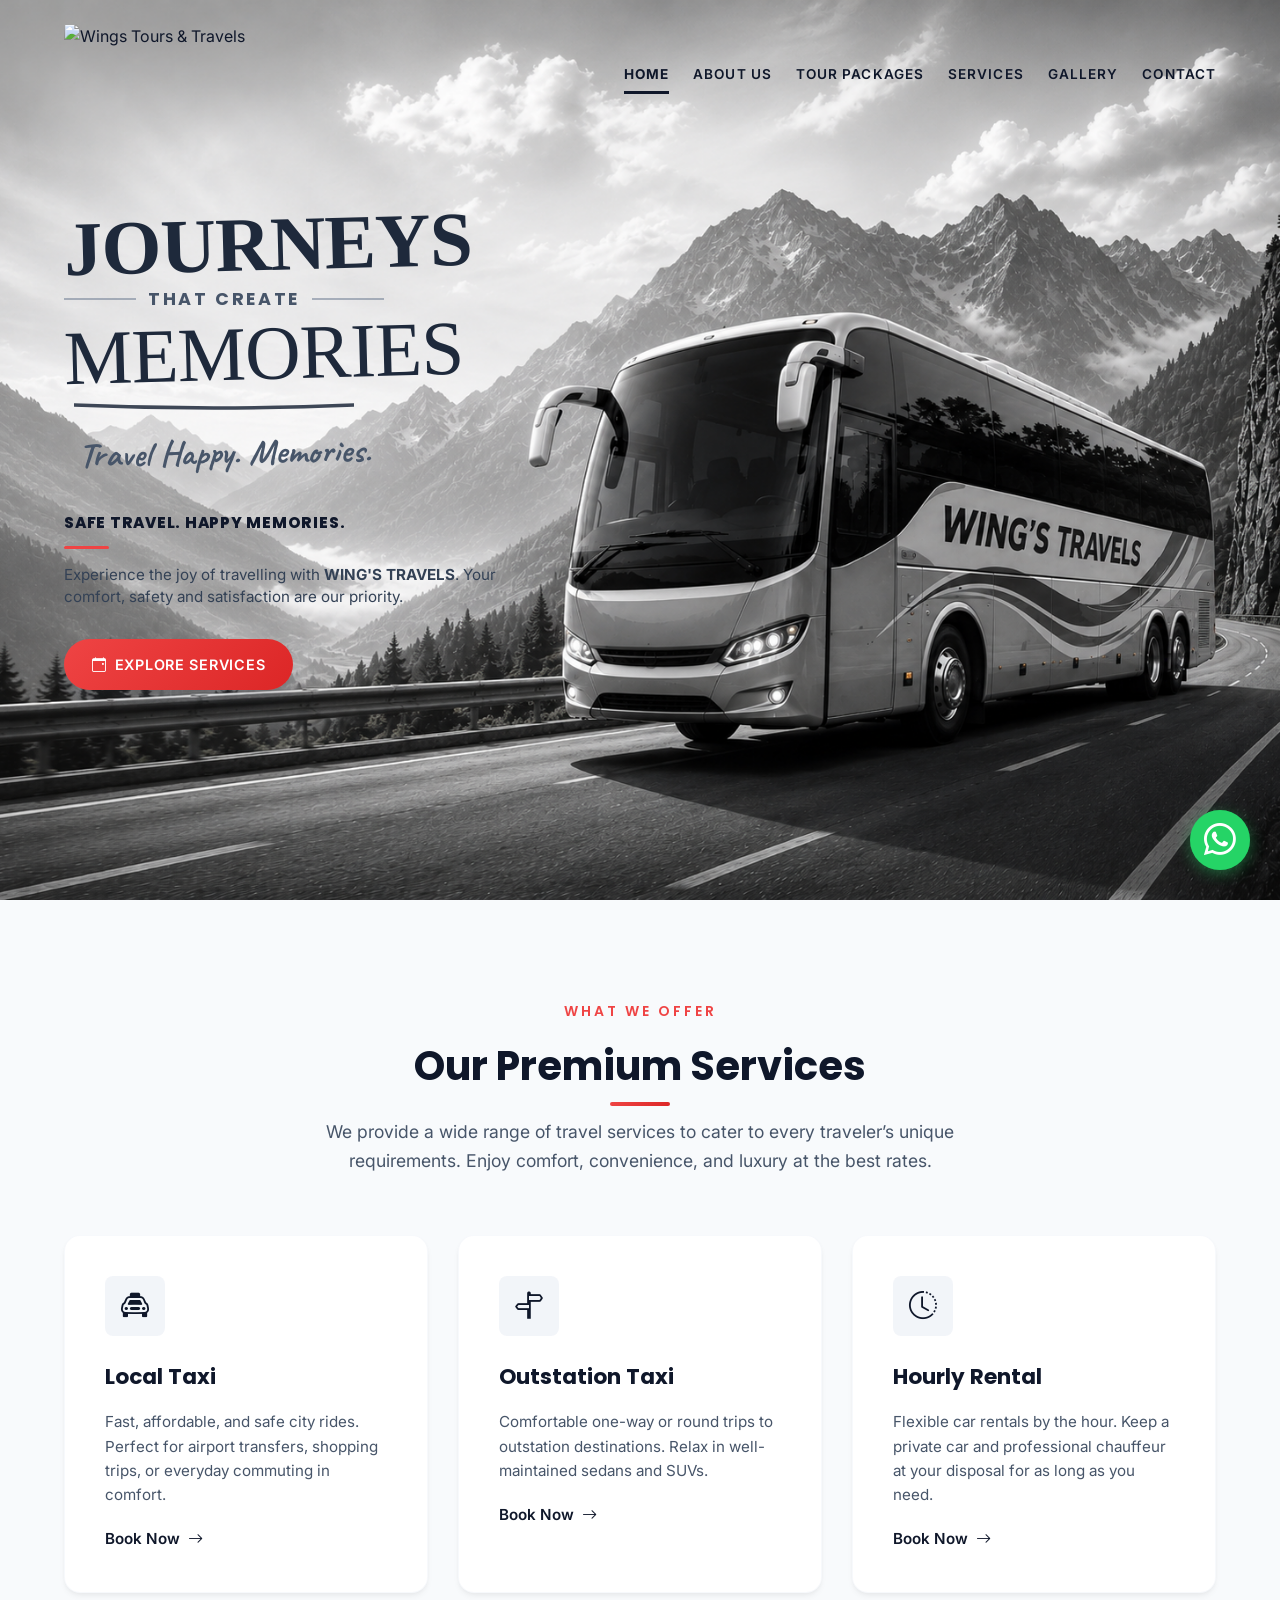
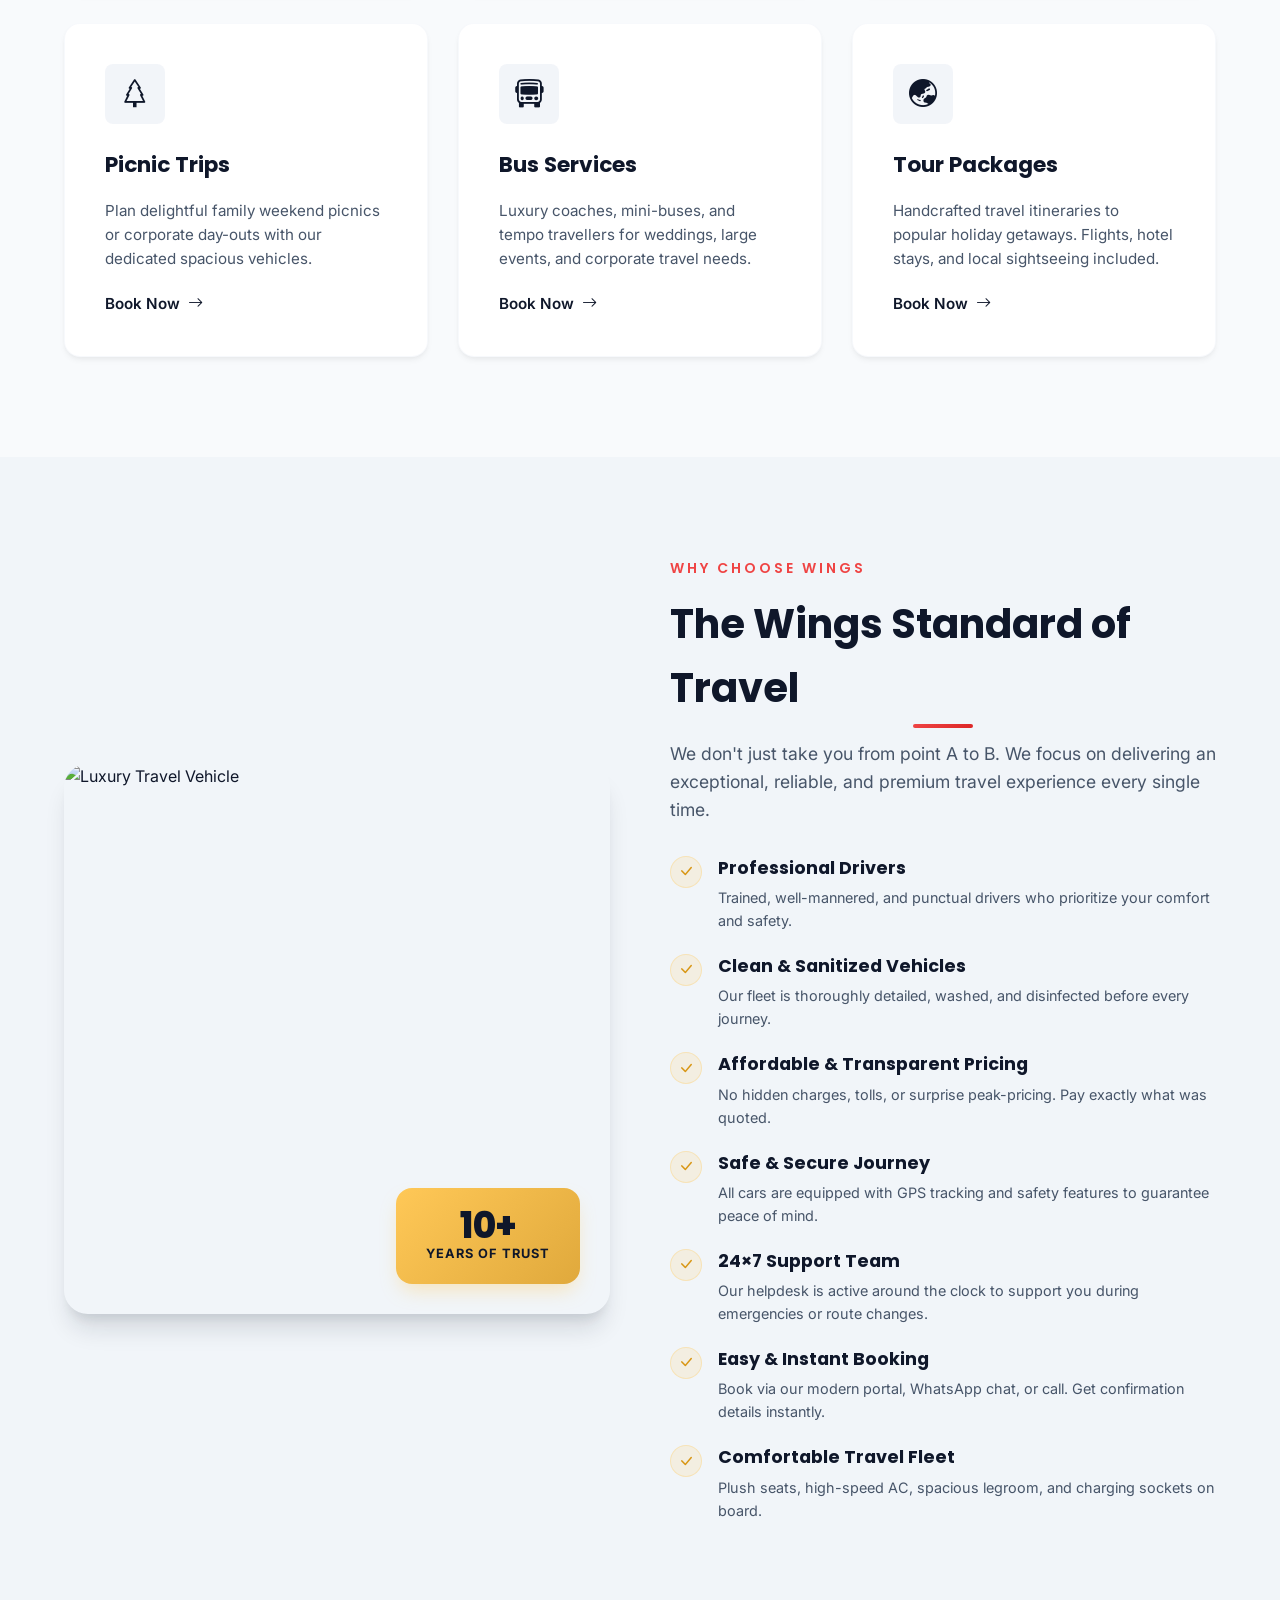
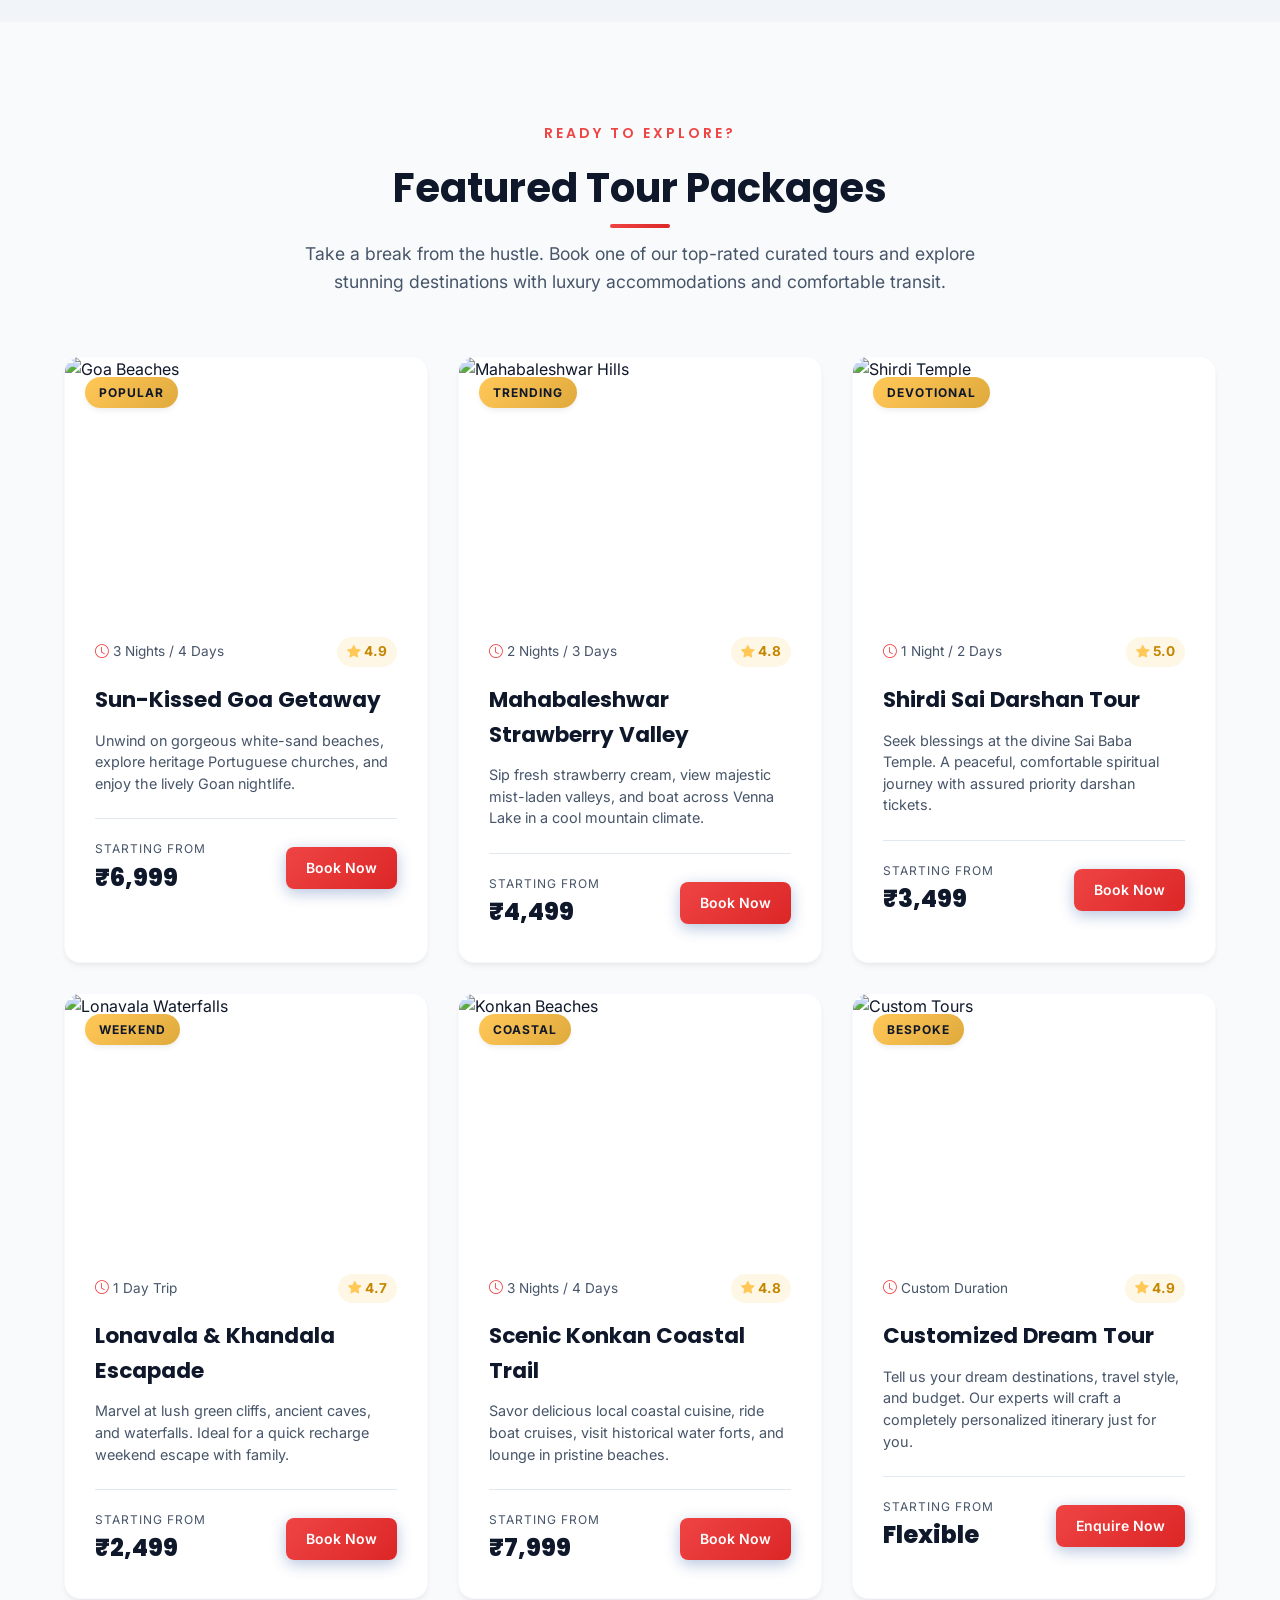
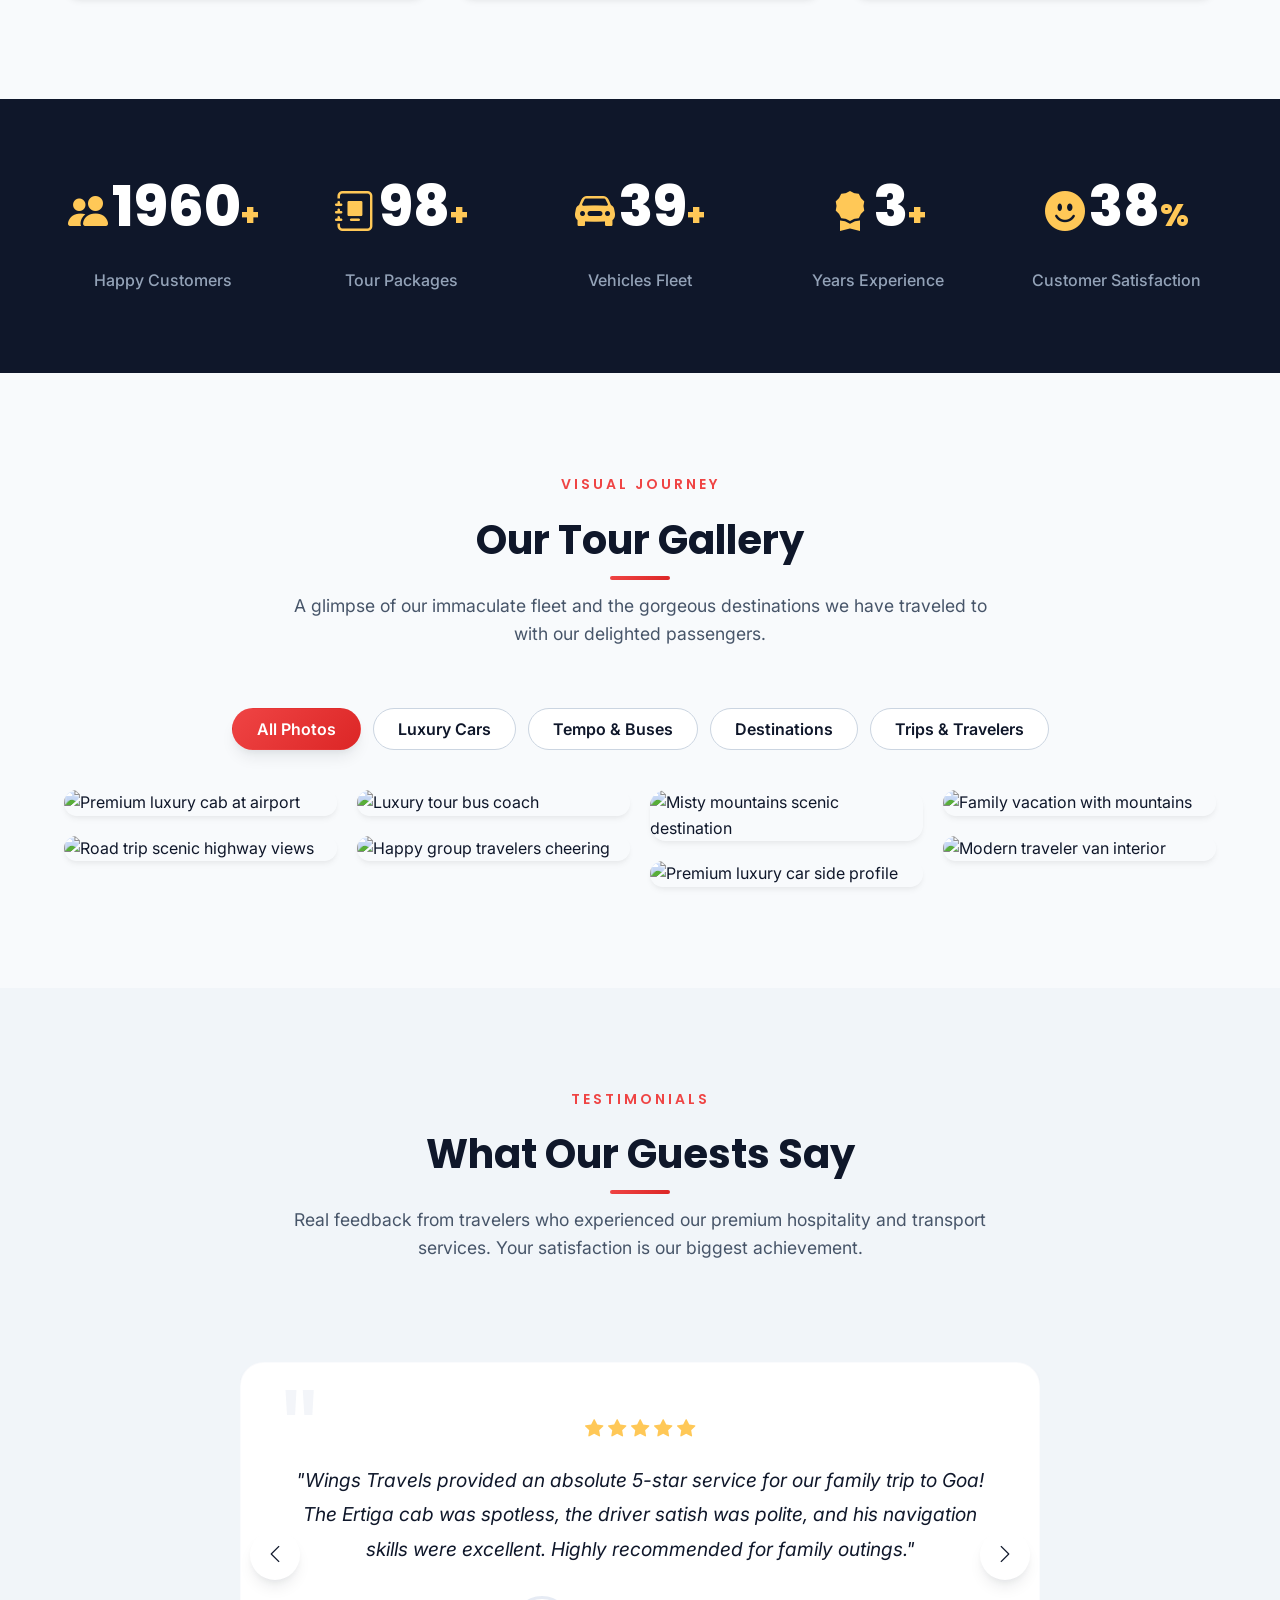
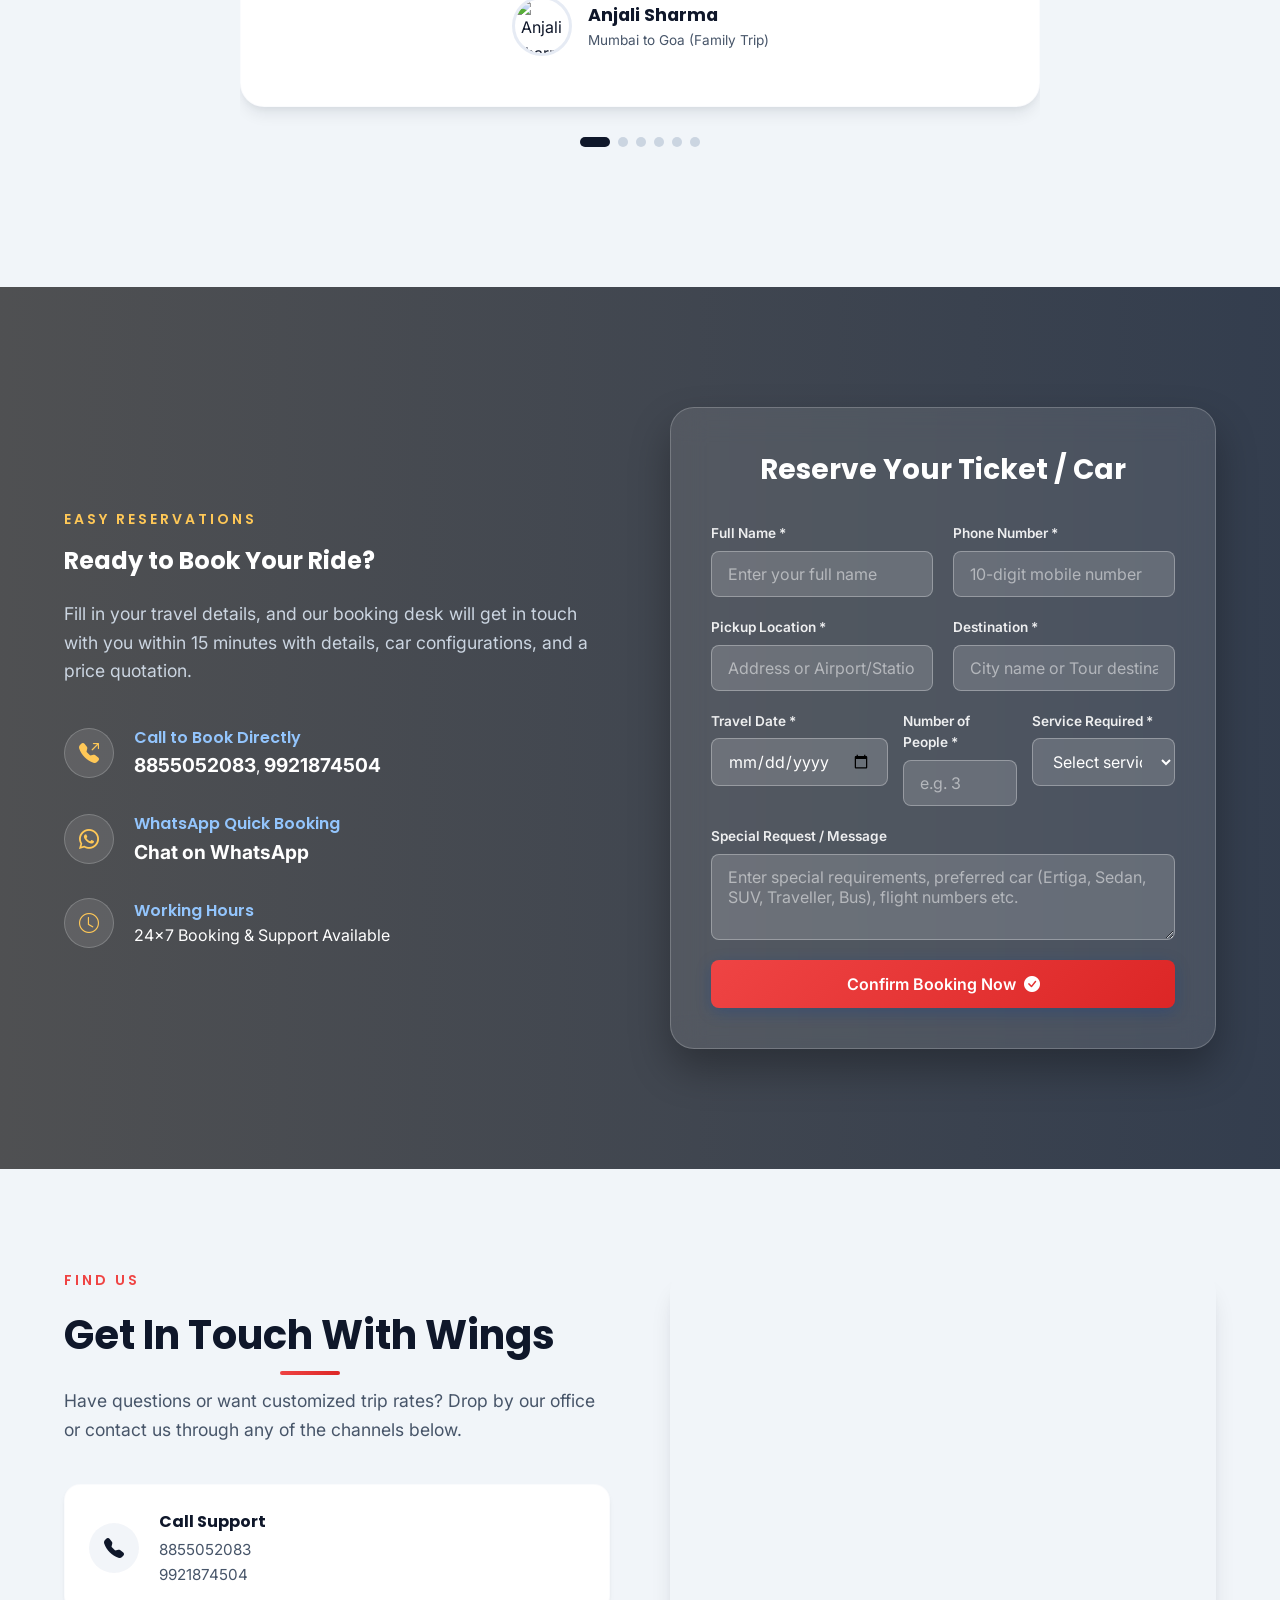
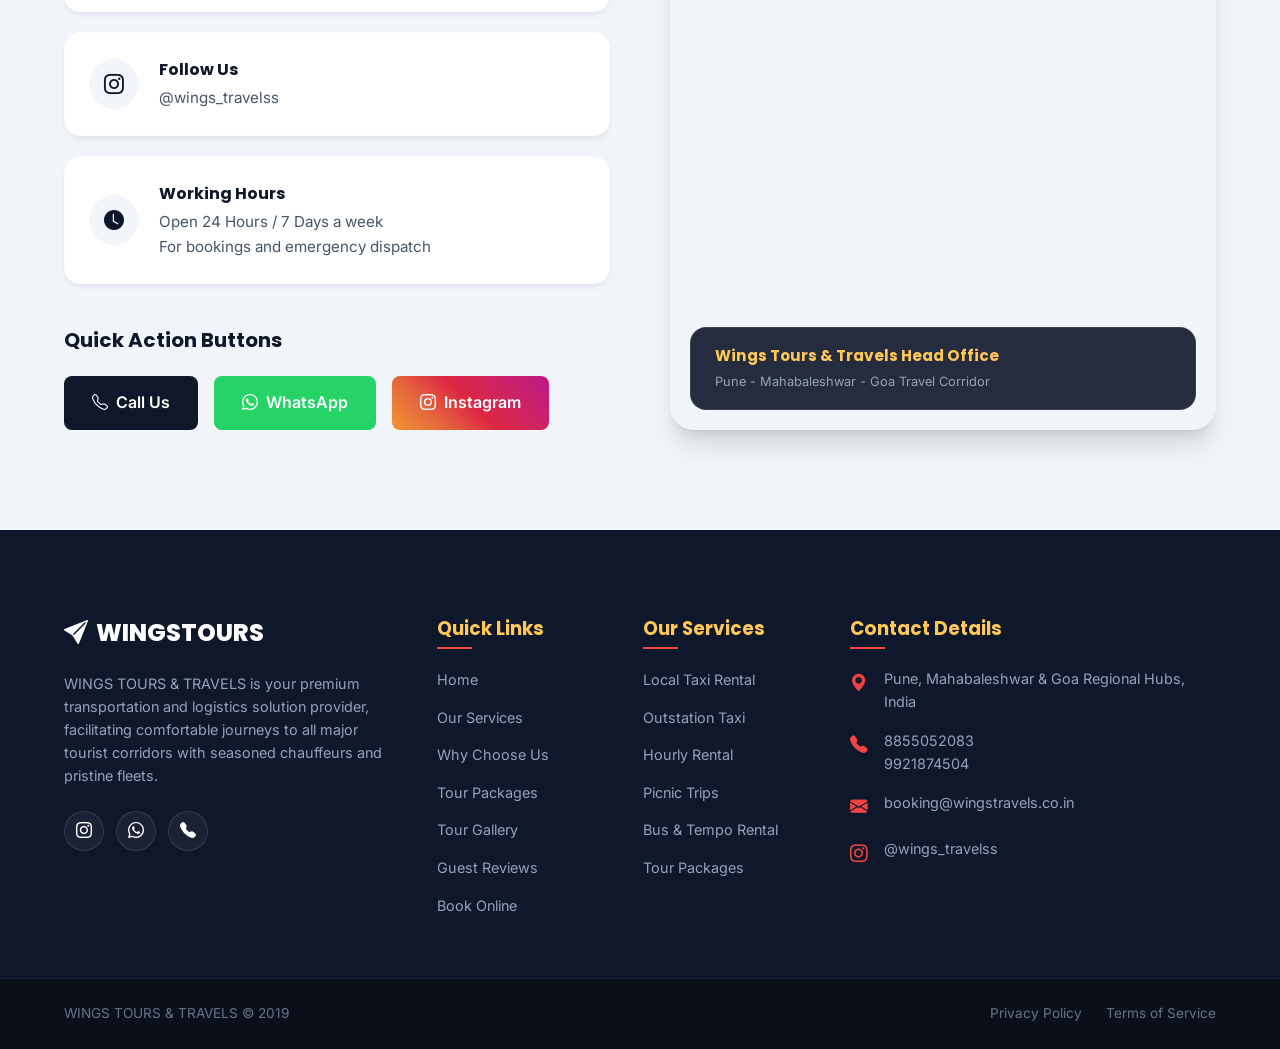
==== commit 8361dfd4: "new there" ====
--- a/index.html
+++ b/index.html
@@ -34,8 +34,10 @@
 
     <!-- Preloader -->
     <div id="preloader" class="preloader">
-        <div class="spinner"></div>
-        <h2 class="preloader-text">WINGS<span>TRAVELS</span></h2>
+        <div class="preloader-content">
+            <img src="images/Logo.png" alt="Wings Tours & Travels" class="preloader-logo">
+            <div class="spinner"></div>
+        </div>
     </div>
 
     <!-- Scroll to Top -->
@@ -1134,7 +1136,7 @@
 
         <div class="footer-bottom">
             <div class="footer-bottom-container container">
-                <p>WINGS TOURS & TRAVELS &copy; 2026. All Rights Reserved.</p>
+                <p>WINGS TOURS & TRAVELS &copy; 2019</p>
                 <div class="footer-bottom-links">
                     <a href="#">Privacy Policy</a>
                     <a href="#">Terms of Service</a>
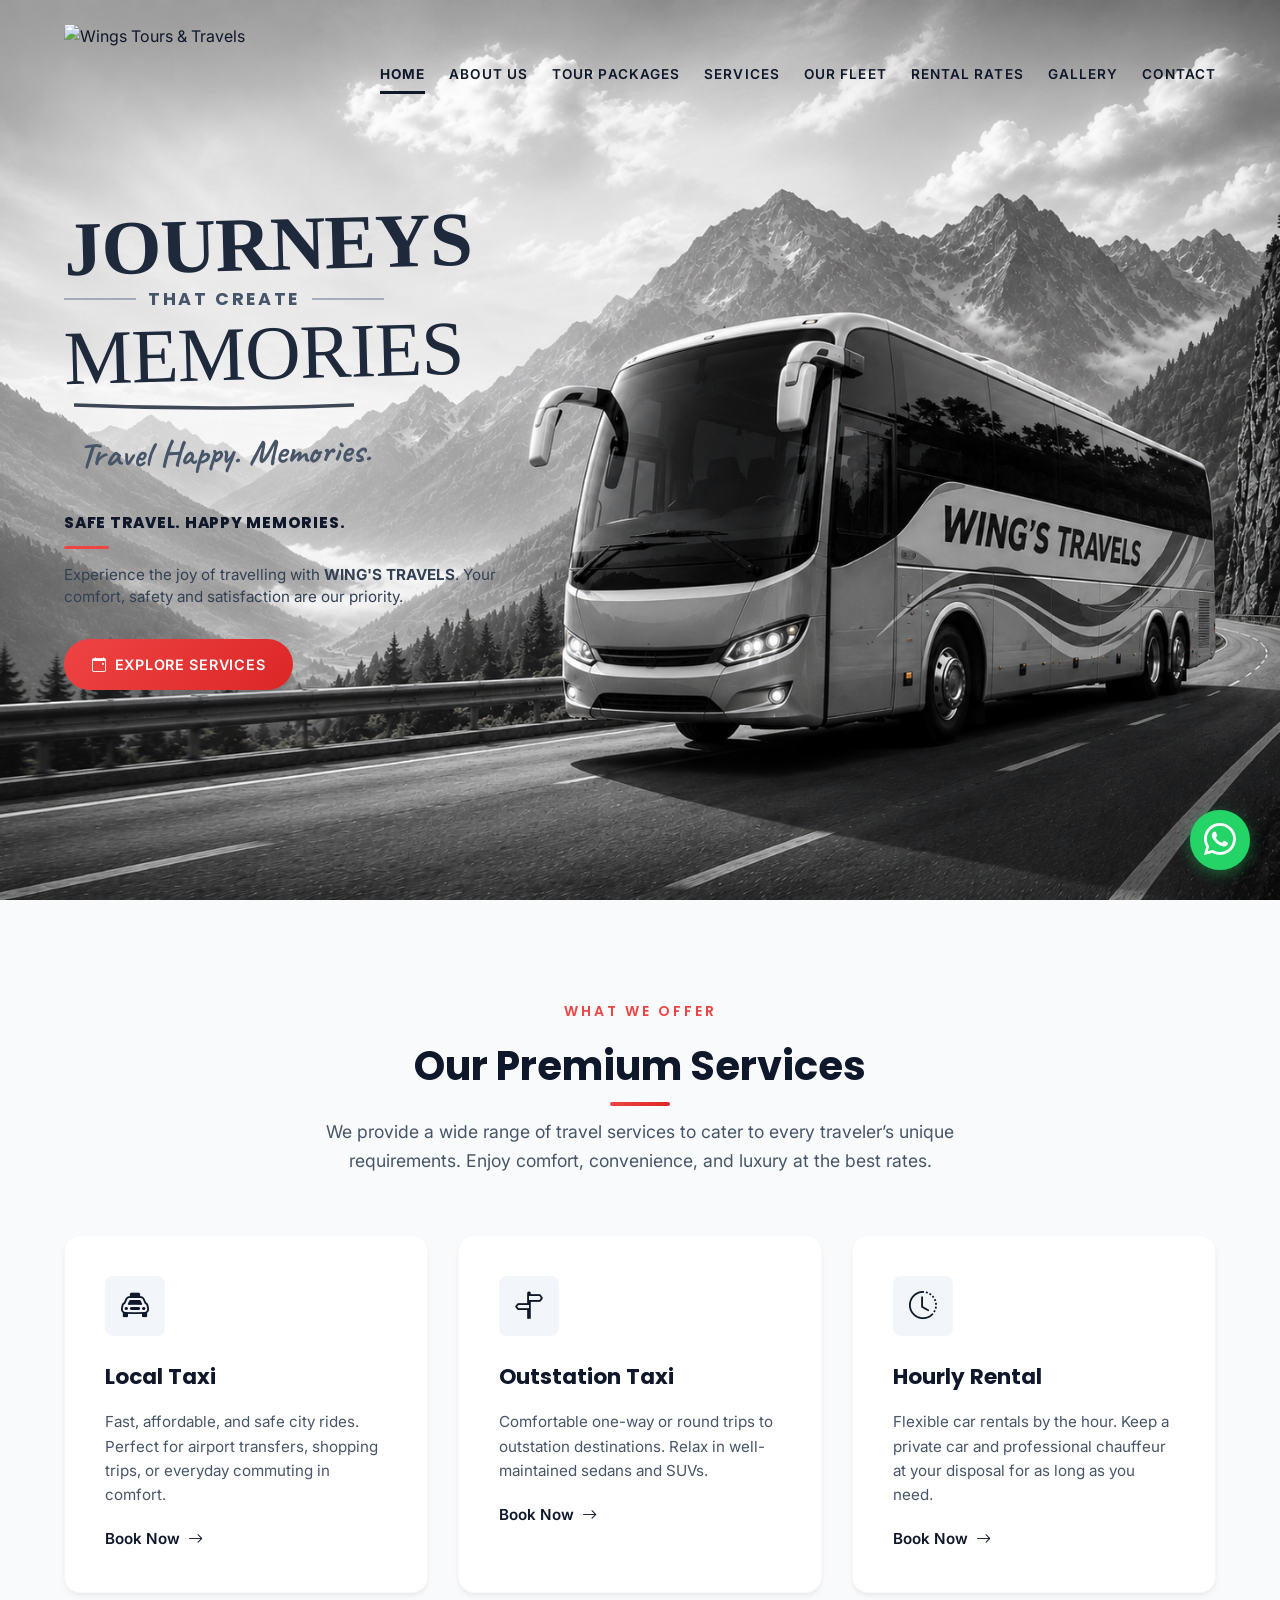
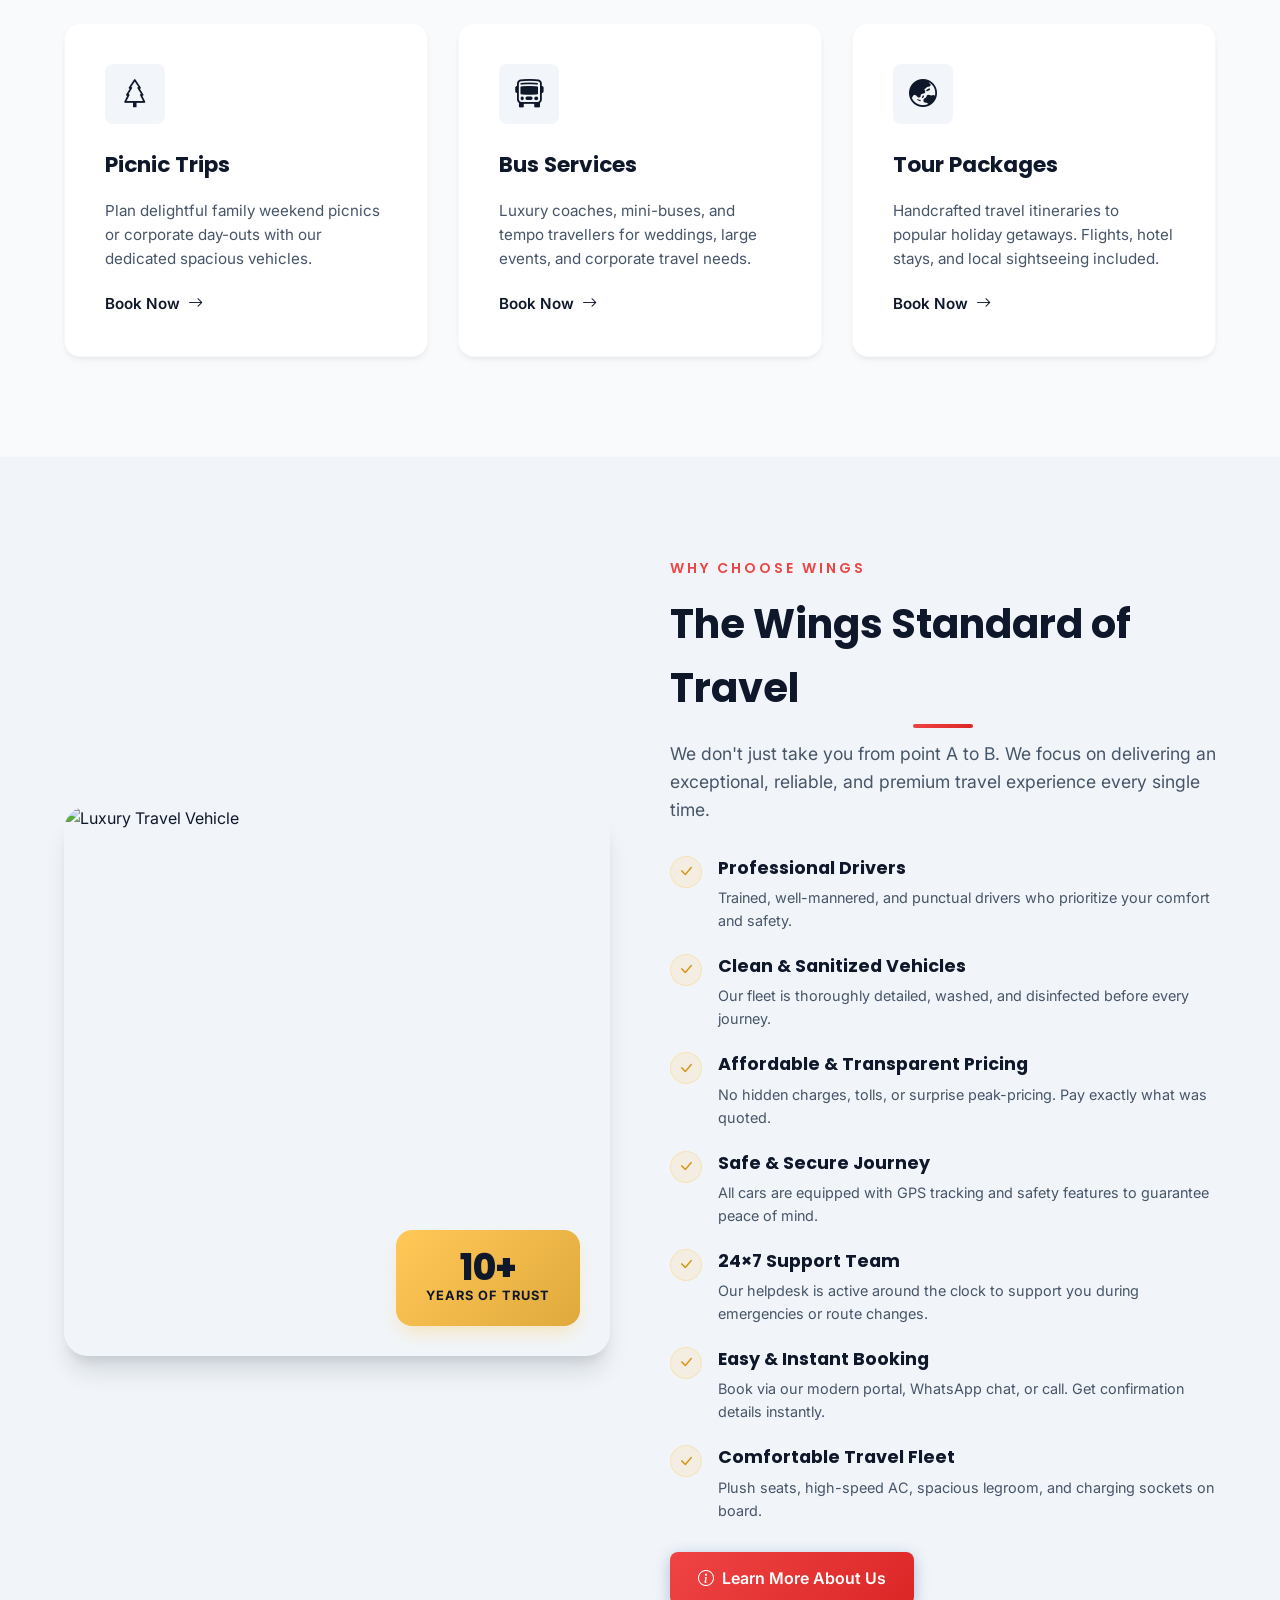
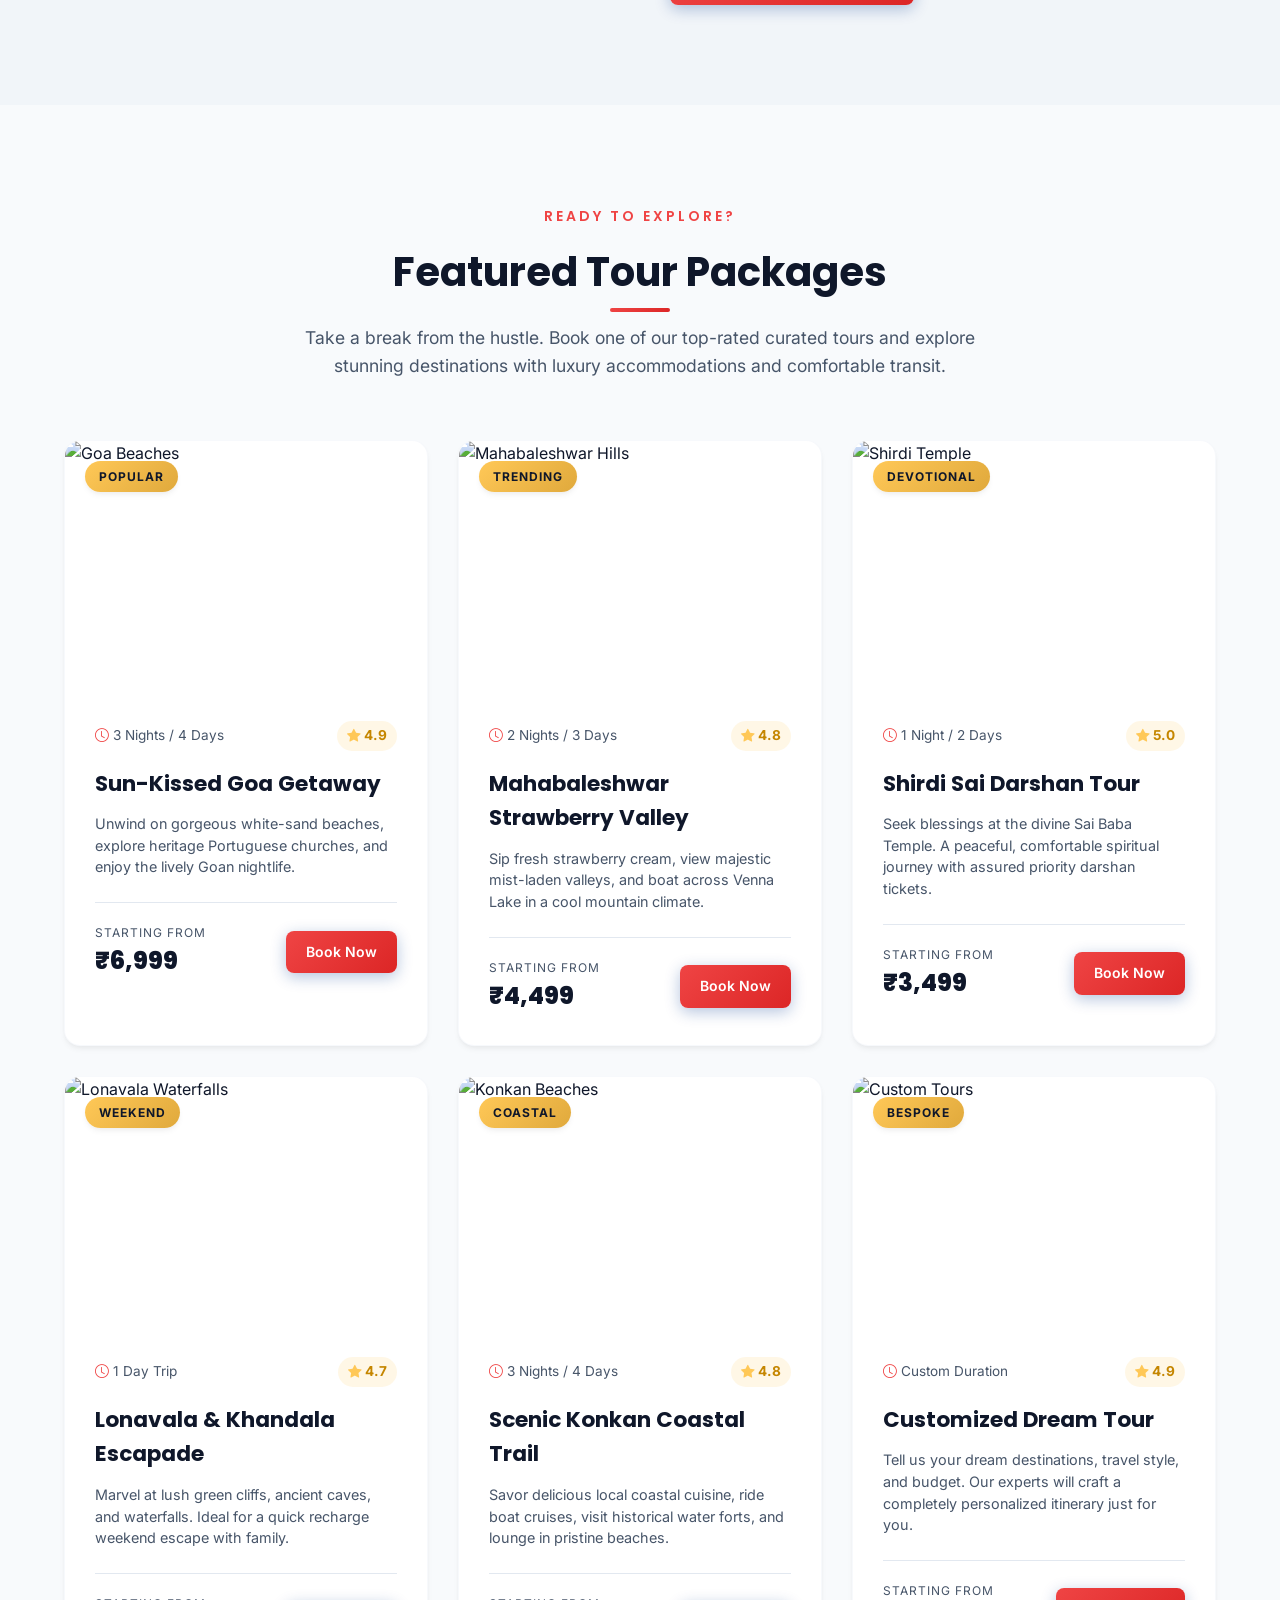
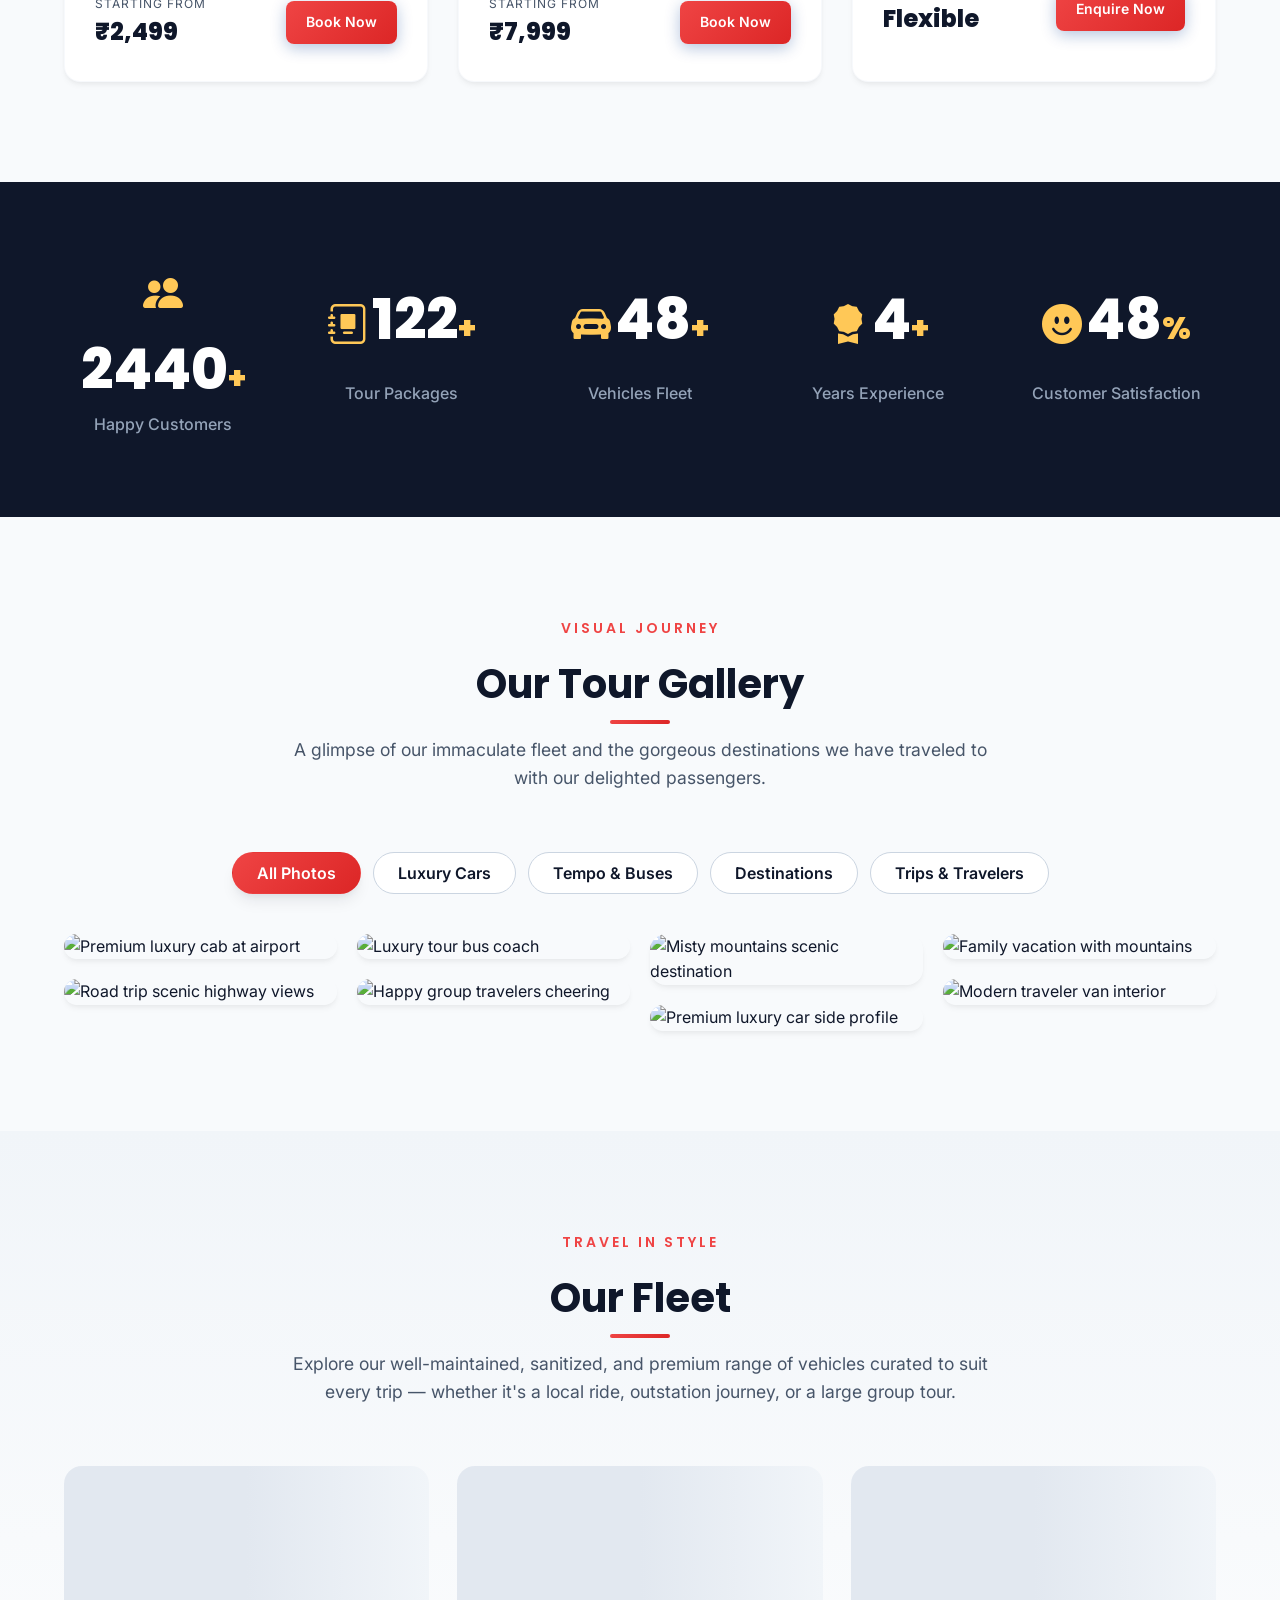
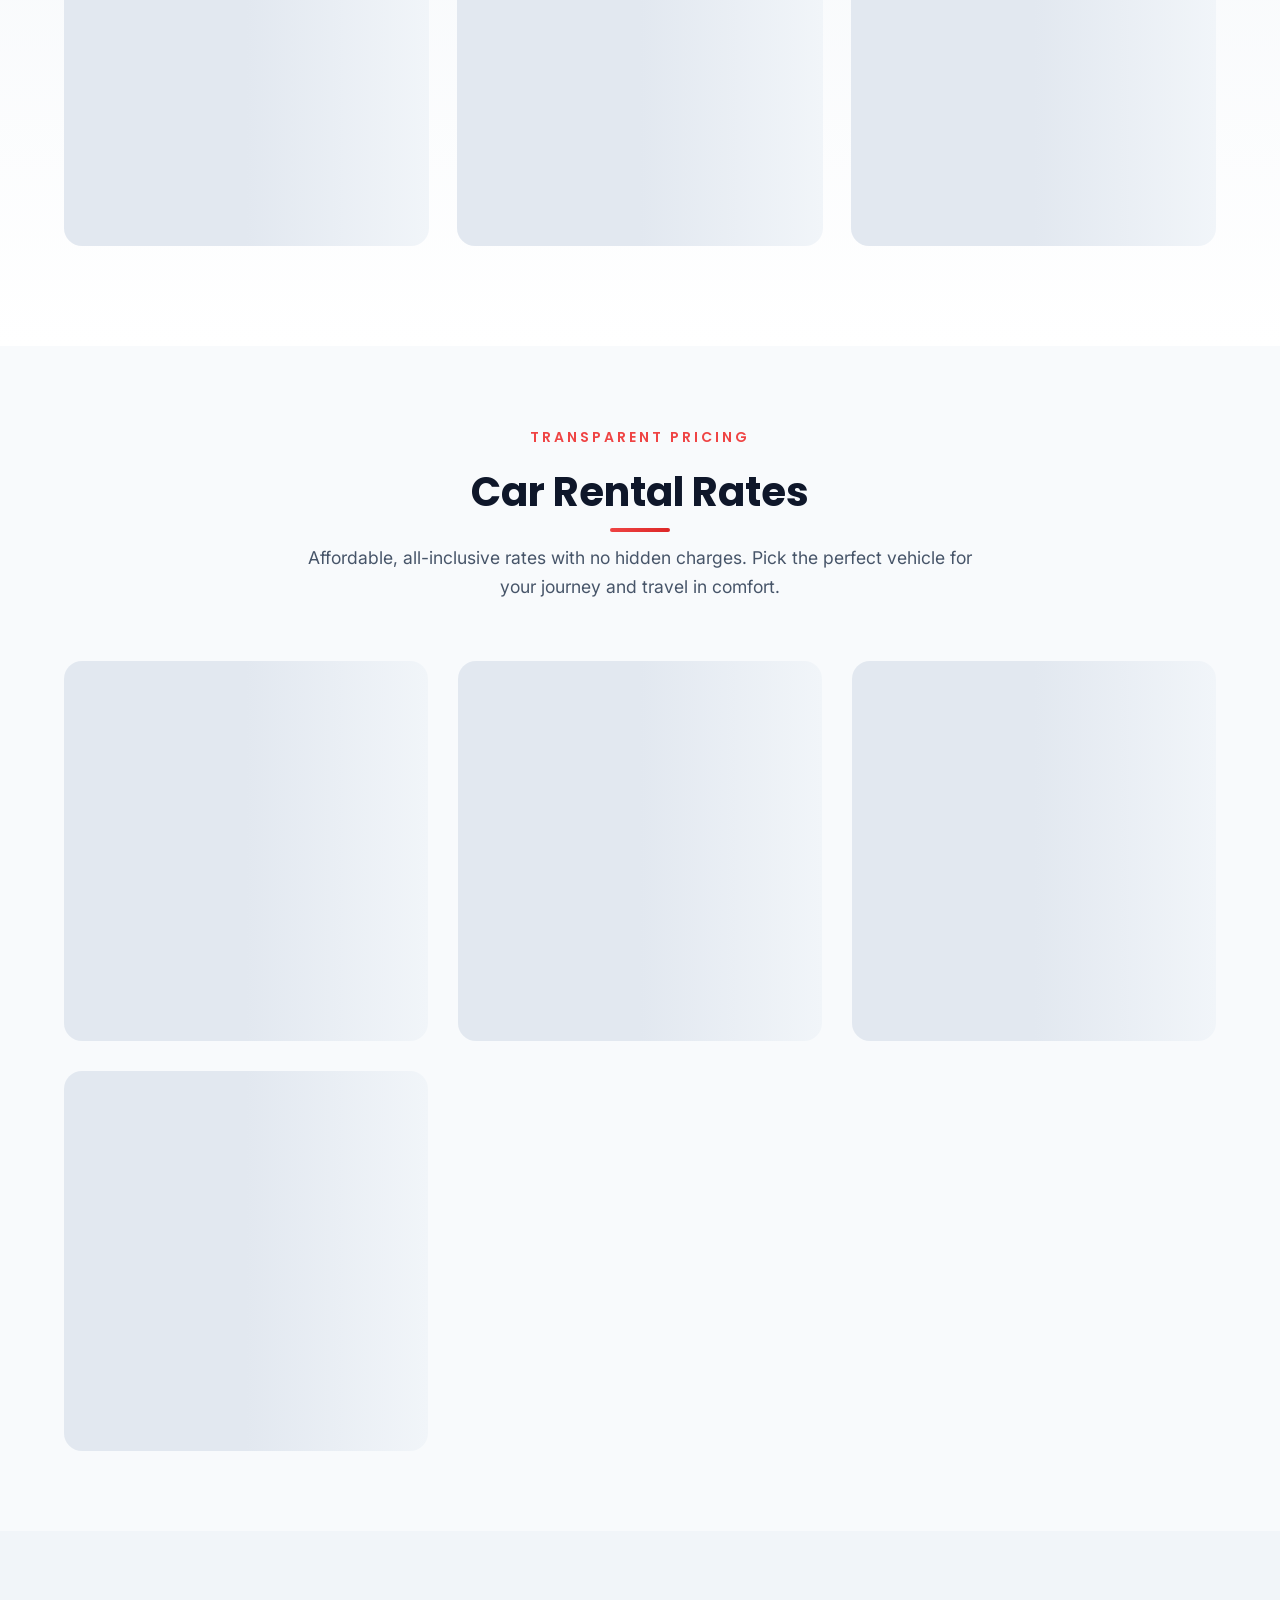
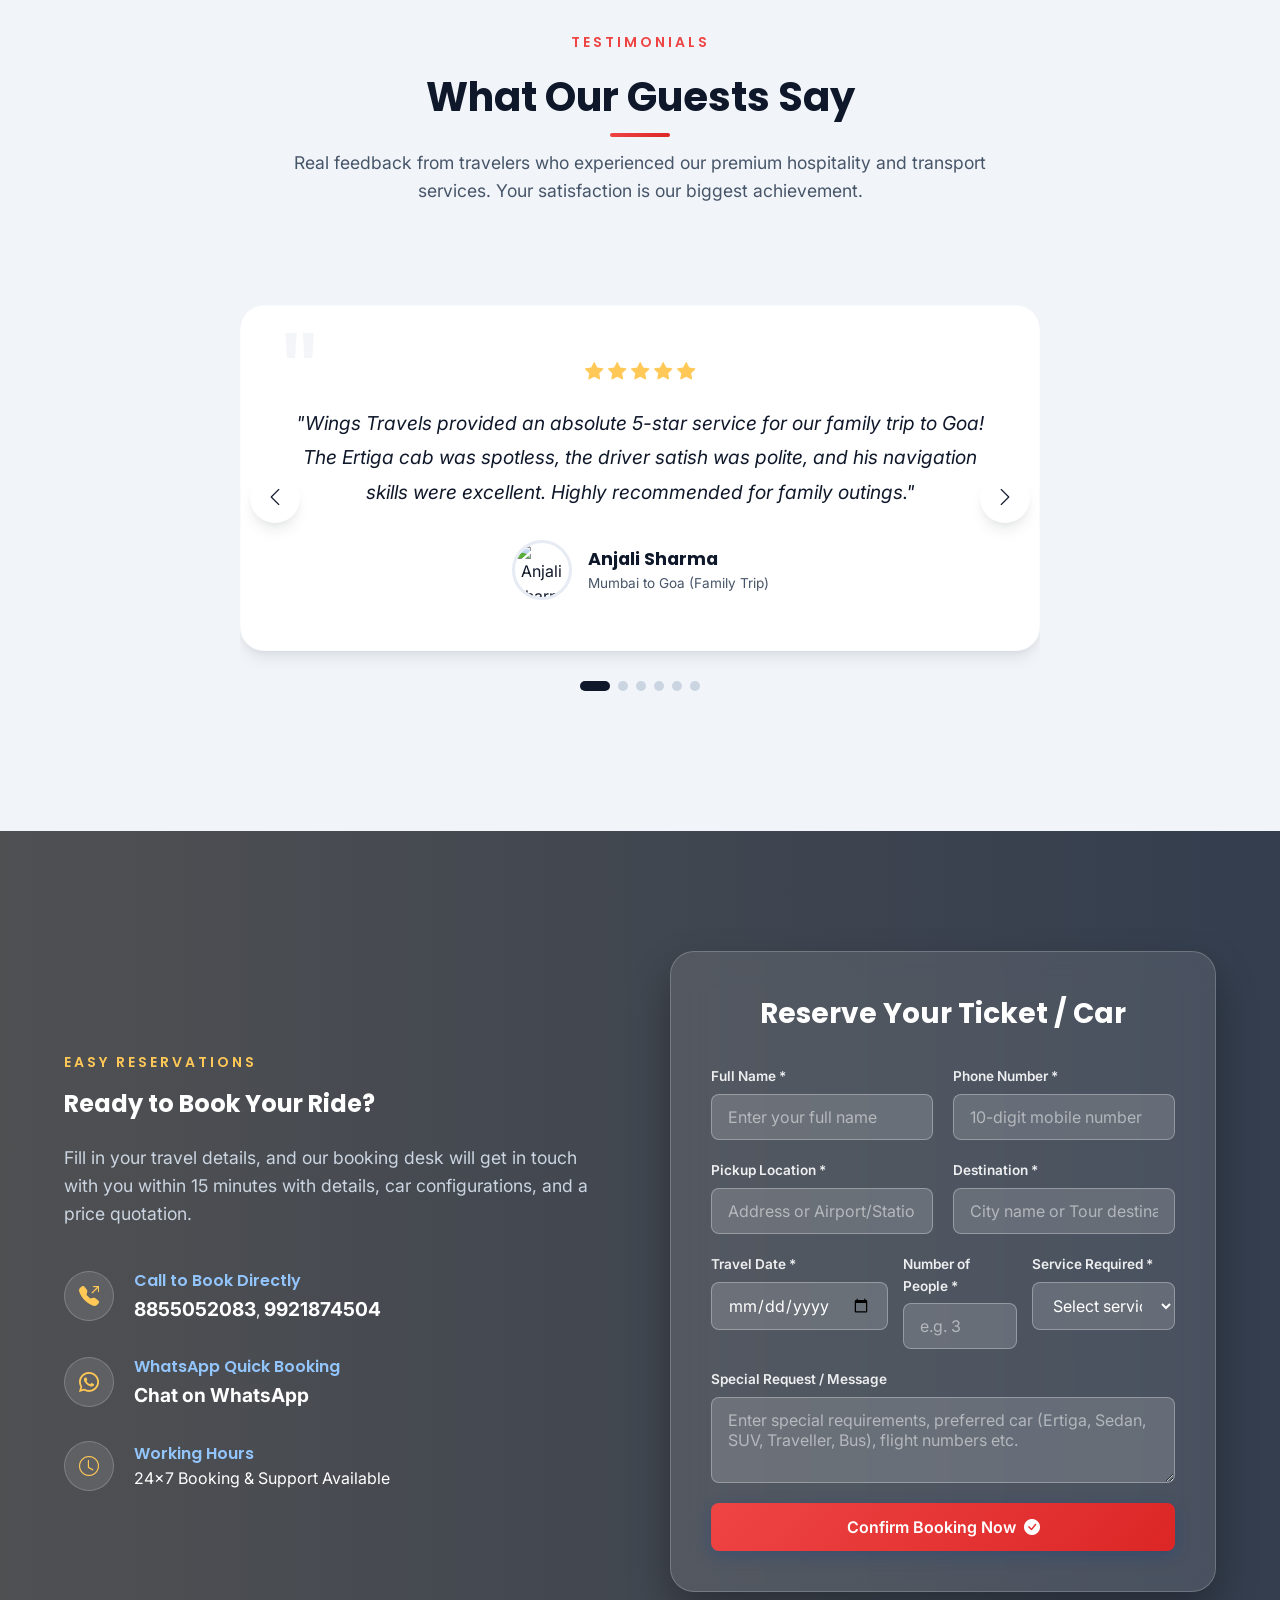
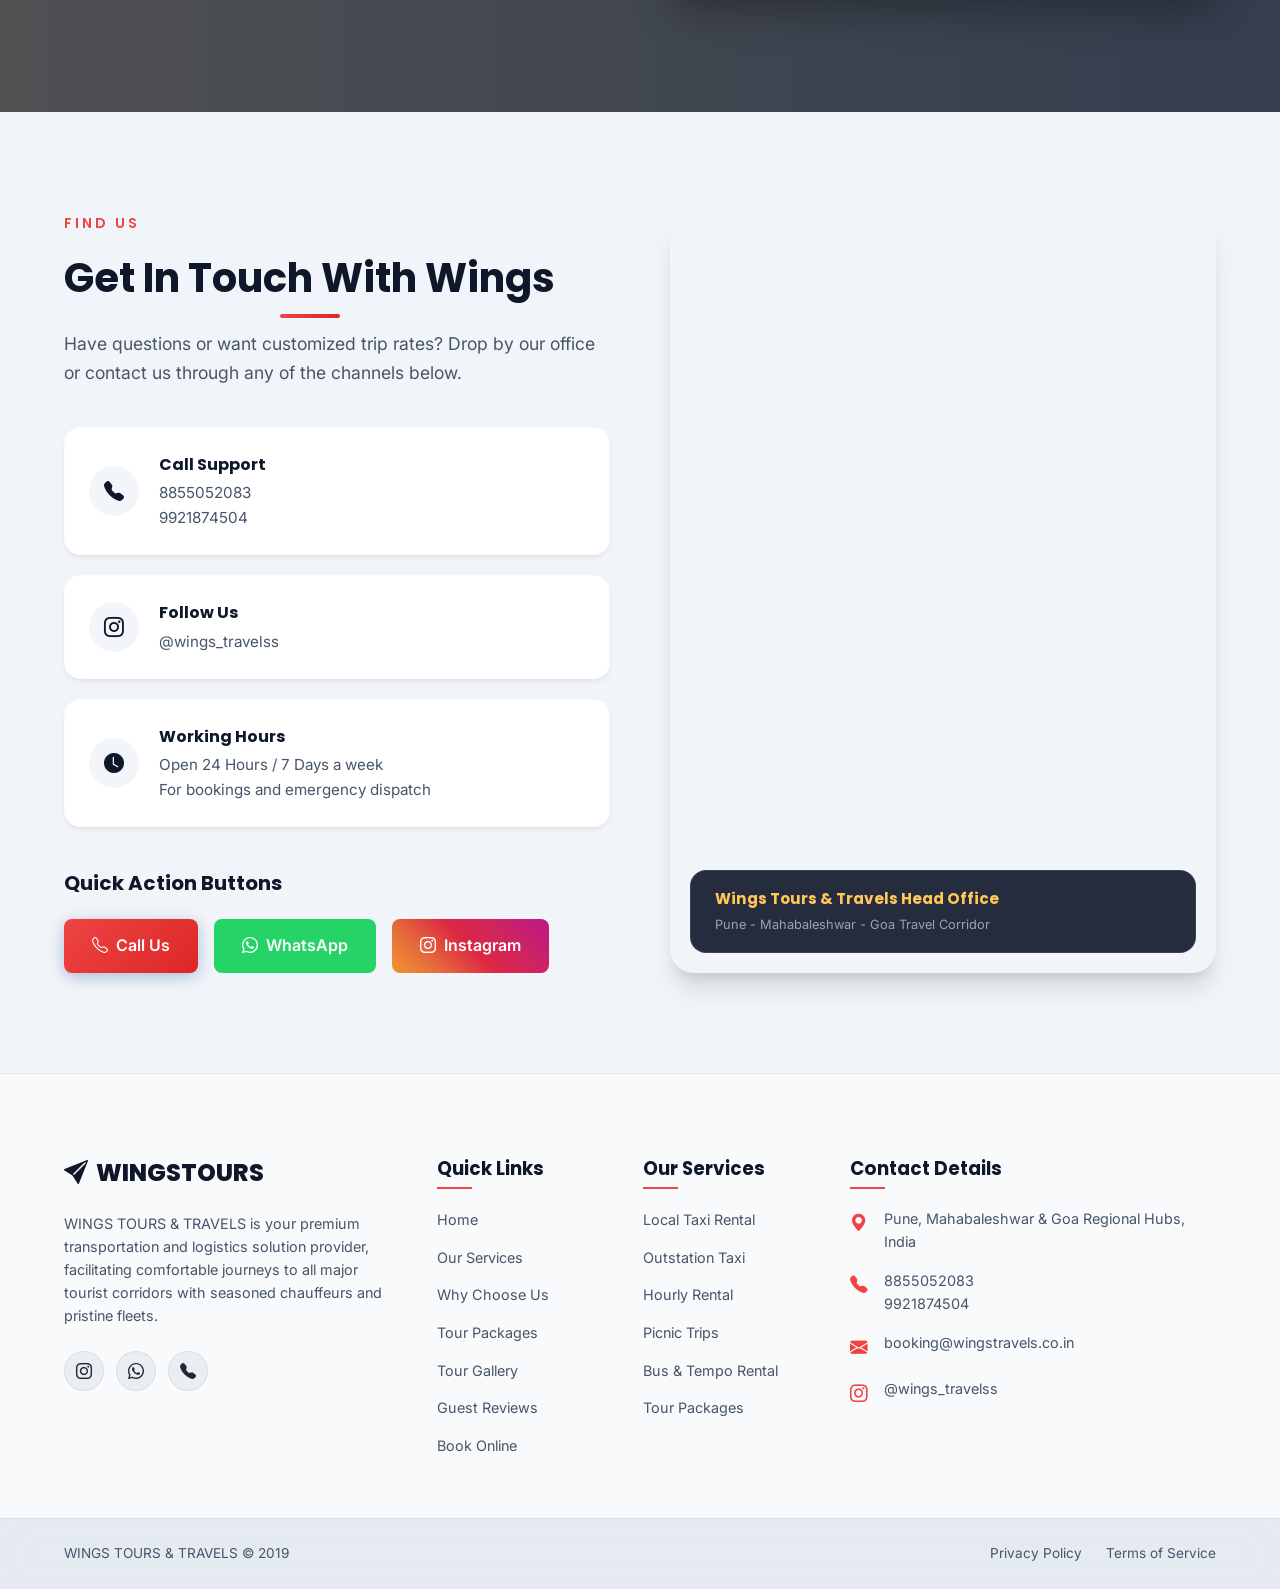
==== commit 9f7b577d: "changes in tariffs and about sections miner bugs" ====
--- a/index.html
+++ b/index.html
@@ -71,6 +71,8 @@
                 <li><a href="#why-choose-us" class="nav-link">About Us</a></li>
                 <li><a href="#packages" class="nav-link">Tour Packages</a></li>
                 <li><a href="#services" class="nav-link">Services</a></li>
+                <li><a href="#fleet" class="nav-link">Our Fleet</a></li>
+                <li><a href="#rental-rates" class="nav-link">Rental Rates</a></li>
                 <li><a href="#gallery" class="nav-link">Gallery</a></li>
                 <li><a href="#booking" class="nav-link">Contact</a></li>
             </ul>
@@ -269,6 +271,9 @@
                         </div>
                     </li>
                 </ul>
+                <div class="why-us-actions" style="margin-top: 30px;">
+                    <a href="about.html" class="btn btn-primary"><i class="bi bi-info-circle"></i> Learn More About Us</a>
+                </div>
             </div>
         </div>
     </section>
@@ -569,6 +574,51 @@
                     <i class="bi bi-plus-circle gallery-icon"></i>
                 </div>
             </div>
+        </div>
+    </section>
+
+    <!-- ==================== OUR FLEET SECTION ==================== -->
+    <section id="fleet" class="section fleet-section bg-light">
+        <div class="section-header container">
+            <span class="section-tagline">Travel In Style</span>
+            <h2 class="section-title">Our Fleet</h2>
+            <p class="section-subtitle">Explore our well-maintained, sanitized, and premium range of vehicles curated
+                to suit every trip — whether it's a local ride, outstation journey, or a large group tour.</p>
+        </div>
+
+        <div class="fleet-grid container" id="fleetGrid">
+            <!-- Vehicle cards loaded dynamically -->
+            <div class="fleet-skeleton">
+                <div class="skeleton-card"></div>
+                <div class="skeleton-card"></div>
+                <div class="skeleton-card"></div>
+            </div>
+        </div>
+    </section>
+
+    <!-- ==================== CAR RENTAL RATES SECTION ==================== -->
+    <section id="rental-rates" class="section rental-rates-section">
+        <div class="section-header container">
+            <span class="section-tagline">Transparent Pricing</span>
+            <h2 class="section-title">Car Rental Rates</h2>
+            <p class="section-subtitle">Affordable, all-inclusive rates with no hidden charges. Pick the perfect vehicle for your journey and travel in comfort.</p>
+        </div>
+
+        <div class="rental-grid container" id="rentalRatesGrid">
+            <!-- Up to 4 rental cards loaded dynamically -->
+            <div class="fleet-skeleton">
+                <div class="skeleton-card"></div>
+                <div class="skeleton-card"></div>
+                <div class="skeleton-card"></div>
+                <div class="skeleton-card"></div>
+            </div>
+        </div>
+
+        <!-- View All Button (shown when > 4 vehicles exist) -->
+        <div class="rental-view-all container" id="rentalViewAllWrap" style="display:none;">
+            <a href="tariffs.html" class="btn btn-primary rental-view-all-btn">
+                View All Tariffs &amp; Rates <i class="bi bi-arrow-right-circle-fill"></i>
+            </a>
         </div>
     </section>
 
@@ -1033,7 +1083,7 @@
                 <div class="quick-contact-actions">
                     <h3>Quick Action Buttons</h3>
                     <div class="action-buttons-flex">
-                        <a href="tel:8855052083" class="btn btn-solid-blue"><i class="bi bi-telephone"></i> Call Us</a>
+                        <a href="tel:8855052083" class="btn btn-primary"><i class="bi bi-telephone"></i> Call Us</a>
                         <a href="https://wa.me/918855052083" target="_blank" rel="noopener"
                             class="btn btn-whatsapp-btn"><i class="bi bi-whatsapp"></i> WhatsApp</a>
                         <a href="https://instagram.com/wings_travelss" target="_blank" rel="noopener"
--- a/style.css
+++ b/style.css
@@ -109,10 +109,9 @@
     left: 0;
     width: 100vw;
     height: 100vh;
-    background-color: var(--color-primary);
+    background-color: #ffffff;
     z-index: 99999;
     display: flex;
-    flex-direction: column;
     justify-content: center;
     align-items: center;
     transition: opacity 0.5s ease, visibility 0.5s ease;
@@ -124,26 +123,37 @@
     pointer-events: none;
 }
 
+.preloader-content {
+    display: flex;
+    flex-direction: column;
+    align-items: center;
+    gap: 30px;
+}
+
+.preloader-logo {
+    height: 90px;
+    width: auto;
+    animation: pulse 2s infinite ease-in-out;
+}
+
 .spinner {
-    width: 60px;
-    height: 60px;
-    border: 4px solid rgba(255, 255, 255, 0.1);
-    border-top-color: var(--color-accent);
+    width: 50px;
+    height: 50px;
+    border: 3px solid rgba(15, 23, 42, 0.08);
+    border-top-color: var(--color-secondary);
     border-radius: var(--border-radius-circle);
     animation: spin 1s infinite linear;
-    margin-bottom: 20px;
-}
-
-.preloader-text {
-    font-family: var(--font-heading);
-    font-weight: 800;
-    color: var(--color-white);
-    letter-spacing: 2px;
-}
-
-.preloader-text span {
-    color: var(--color-accent);
-    margin-left: 2px;
+}
+
+@keyframes pulse {
+    0%, 100% {
+        transform: scale(0.95);
+        opacity: 0.85;
+    }
+    50% {
+        transform: scale(1.05);
+        opacity: 1;
+    }
 }
 
 @keyframes spin {
@@ -2071,10 +2081,12 @@
    10. FOOTER
    ========================================================================== */
 .footer {
-    background-color: #0F172A;
-    color: var(--color-white);
+    background: rgba(248, 250, 252, 0.8);
+    backdrop-filter: blur(20px);
+    -webkit-backdrop-filter: blur(20px);
+    color: #1e293b;
     padding: 80px 0 0 0;
-    border-top: 4px solid var(--color-primary);
+    border-top: 1px solid rgba(15, 23, 42, 0.08);
 }
 
 .footer-top {
@@ -2088,7 +2100,7 @@
     font-family: var(--font-heading);
     font-size: 1.15rem;
     font-weight: 700;
-    color: var(--color-accent);
+    color: #0f172a;
     margin-bottom: 24px;
     position: relative;
 }
@@ -2104,7 +2116,7 @@
 }
 
 .brand-col .footer-desc {
-    color: #94A3B8;
+    color: #475569;
     font-size: 0.9rem;
     margin: 20px 0 24px 0;
     line-height: 1.6;
@@ -2117,7 +2129,7 @@
     font-family: var(--font-heading);
     font-weight: 800;
     font-size: 1.5rem;
-    color: var(--color-white);
+    color: #0f172a;
 }
 
 .footer-socials {
@@ -2129,17 +2141,17 @@
     width: 40px;
     height: 40px;
     border-radius: var(--border-radius-circle);
-    background-color: rgba(255, 255, 255, 0.05);
+    background-color: rgba(15, 23, 42, 0.05);
+    color: #1e293b;
+    display: flex;
+    align-items: center;
+    justify-content: center;
+    border: 1px solid rgba(15, 23, 42, 0.08);
+}
+
+.footer-socials a:hover {
+    background-color: var(--color-secondary);
     color: var(--color-white);
-    display: flex;
-    align-items: center;
-    justify-content: center;
-    border: 1px solid rgba(255, 255, 255, 0.1);
-}
-
-.footer-socials a:hover {
-    background-color: var(--color-accent);
-    color: var(--color-dark);
     transform: translateY(-3px);
 }
 
@@ -2149,7 +2161,7 @@
 }
 
 .links-col a {
-    color: #94A3B8;
+    color: #475569;
     font-size: 0.9rem;
     display: inline-block;
 }
@@ -2168,7 +2180,7 @@
     display: flex;
     gap: 16px;
     align-items: flex-start;
-    color: #94A3B8;
+    color: #475569;
     font-size: 0.9rem;
 }
 
@@ -2183,15 +2195,17 @@
 }
 
 .footer-contact-list a:hover {
-    color: var(--color-white);
+    color: var(--color-secondary);
 }
 
 .footer-bottom {
-    background-color: #0B0F19;
+    background: rgba(226, 232, 240, 0.85);
+    backdrop-filter: blur(20px);
+    -webkit-backdrop-filter: blur(20px);
     padding: 24px 0;
-    border-top: 1px solid rgba(255, 255, 255, 0.05);
+    border-top: 1px solid rgba(15, 23, 42, 0.05);
     font-size: 0.85rem;
-    color: #64748B;
+    color: #475569;
 }
 
 .footer-bottom-container {
@@ -2207,8 +2221,12 @@
     gap: 24px;
 }
 
+.footer-bottom-links a {
+    color: #475569;
+}
+
 .footer-bottom-links a:hover {
-    color: var(--color-white);
+    color: var(--color-secondary);
 }
 
 /* ==========================================================================
@@ -2693,4 +2711,378 @@
     .success-actions {
         flex-direction: column;
     }
+}
+
+/* ==========================================================================
+   OUR FLEET SECTION
+   ========================================================================== */
+
+.fleet-section {
+    background: linear-gradient(180deg, #F1F5F9 0%, #ffffff 100%);
+}
+
+/* Fleet Grid */
+.fleet-grid {
+    display: grid;
+    grid-template-columns: repeat(auto-fill, minmax(290px, 1fr));
+    gap: 28px;
+}
+
+/* Skeleton loader */
+.fleet-skeleton {
+    display: contents;
+}
+
+.skeleton-card {
+    background: linear-gradient(90deg, #e2e8f0 25%, #f1f5f9 50%, #e2e8f0 75%);
+    background-size: 200% 100%;
+    animation: shimmer 1.5s infinite;
+    border-radius: 18px;
+    height: 380px;
+}
+
+@keyframes shimmer {
+    0% { background-position: -200% 0; }
+    100% { background-position: 200% 0; }
+}
+
+/* Fleet Card */
+.fleet-card {
+    background: var(--color-white);
+    border-radius: 18px;
+    overflow: hidden;
+    box-shadow: 0 4px 24px rgba(15, 23, 42, 0.07);
+    transition: transform 0.35s cubic-bezier(0.4, 0, 0.2, 1), box-shadow 0.35s ease;
+    display: flex;
+    flex-direction: column;
+    position: relative;
+}
+
+.fleet-card:hover {
+    transform: translateY(-8px);
+    box-shadow: 0 20px 48px rgba(15, 23, 42, 0.14);
+}
+
+/* Card Image */
+.fleet-card-img-wrap {
+    position: relative;
+    height: 210px;
+    overflow: hidden;
+    background-color: #e2e8f0;
+    flex-shrink: 0;
+}
+
+.fleet-card-img {
+    width: 100%;
+    height: 100%;
+    object-fit: cover;
+    transition: transform 0.5s ease;
+    display: block;
+}
+
+.fleet-card:hover .fleet-card-img {
+    transform: scale(1.06);
+}
+
+/* Type Badge */
+.fleet-card-badge {
+    position: absolute;
+    top: 14px;
+    left: 14px;
+    background: linear-gradient(135deg, #EF4444, #DC2626);
+    color: white;
+    font-size: 0.7rem;
+    font-weight: 700;
+    letter-spacing: 0.08em;
+    text-transform: uppercase;
+    padding: 4px 12px;
+    border-radius: 30px;
+    box-shadow: 0 2px 10px rgba(239, 68, 68, 0.4);
+}
+
+/* Card Body */
+.fleet-card-body {
+    padding: 22px 22px 18px;
+    display: flex;
+    flex-direction: column;
+    flex-grow: 1;
+    gap: 14px;
+}
+
+.fleet-card-name {
+    font-family: var(--font-heading);
+    font-size: 1.15rem;
+    font-weight: 700;
+    color: var(--color-dark);
+    line-height: 1.3;
+}
+
+/* Spec Grid */
+.fleet-card-specs {
+    display: grid;
+    grid-template-columns: 1fr 1fr;
+    gap: 10px;
+}
+
+.fleet-spec-item {
+    display: flex;
+    align-items: center;
+    gap: 7px;
+    font-size: 0.83rem;
+    color: var(--color-light);
+    font-weight: 500;
+    background: #F8FAFC;
+    padding: 7px 11px;
+    border-radius: 8px;
+    border: 1px solid #E2E8F0;
+}
+
+.fleet-spec-item i {
+    color: var(--color-secondary);
+    font-size: 0.9rem;
+    flex-shrink: 0;
+}
+
+/* Feature Pills */
+.fleet-feature-pills {
+    display: flex;
+    flex-wrap: wrap;
+    gap: 7px;
+}
+
+.fleet-feature-pill {
+    display: inline-flex;
+    align-items: center;
+    gap: 5px;
+    background: rgba(239, 68, 68, 0.06);
+    color: var(--color-secondary);
+    border: 1px solid rgba(239, 68, 68, 0.15);
+    border-radius: 20px;
+    padding: 4px 10px;
+    font-size: 0.74rem;
+    font-weight: 600;
+    white-space: nowrap;
+}
+
+.fleet-feature-pill i {
+    font-size: 0.7rem;
+}
+
+/* Card Footer */
+.fleet-card-footer {
+    display: flex;
+    align-items: center;
+    justify-content: space-between;
+    border-top: 1px solid #F1F5F9;
+    padding-top: 14px;
+    margin-top: auto;
+}
+
+.fleet-price {
+    display: flex;
+    align-items: center;
+    gap: 6px;
+    font-family: var(--font-heading);
+    font-size: 1.05rem;
+    font-weight: 700;
+    color: var(--color-dark);
+}
+
+.fleet-price i {
+    color: var(--color-secondary);
+    font-size: 0.85rem;
+}
+
+.fleet-book-btn {
+    padding: 9px 18px;
+    font-size: 0.82rem;
+    border-radius: 20px;
+    letter-spacing: 0.03em;
+}
+
+/* Responsive Fleet */
+@media (max-width: 768px) {
+    .fleet-grid {
+        grid-template-columns: repeat(auto-fill, minmax(240px, 1fr));
+        gap: 18px;
+    }
+
+    .fleet-card-img-wrap {
+        height: 185px;
+    }
+}
+
+@media (max-width: 480px) {
+    .fleet-grid {
+        grid-template-columns: 1fr;
+        gap: 16px;
+    }
+
+    .skeleton-card {
+        height: 320px;
+    }
+}
+
+/* ==========================================================================
+   CAR RENTAL RATES SECTION STYLES
+   ========================================================================== */
+.rental-rates-section {
+    background-color: #f8fafc;
+    padding: 80px 0;
+}
+
+.rental-grid {
+    display: grid;
+    grid-template-columns: repeat(auto-fill, minmax(280px, 1fr));
+    gap: 30px;
+    margin-top: 40px;
+}
+
+.rental-card {
+    background: #ffffff;
+    border: 1px solid rgba(0, 0, 0, 0.08);
+    border-radius: 16px;
+    overflow: hidden;
+    transition: all 0.3s cubic-bezier(0.4, 0, 0.2, 1);
+    display: flex;
+    flex-direction: column;
+    height: 100%;
+}
+
+.rental-card:hover {
+    transform: translateY(-8px);
+    border-color: rgba(239, 68, 68, 0.2);
+    box-shadow: 0 15px 35px rgba(15, 23, 42, 0.08);
+}
+
+.rental-card-img-wrap {
+    position: relative;
+    height: 200px;
+    overflow: hidden;
+}
+
+.rental-card-img {
+    width: 100%;
+    height: 100%;
+    object-fit: cover;
+    transition: transform 0.5s ease;
+}
+
+.rental-card:hover .rental-card-img {
+    transform: scale(1.05);
+}
+
+.rental-card-type-badge {
+    position: absolute;
+    top: 15px;
+    left: 15px;
+    background: var(--color-secondary, #ef4444);
+    color: white;
+    padding: 4px 12px;
+    border-radius: 20px;
+    font-size: 0.75rem;
+    font-weight: 600;
+    text-transform: uppercase;
+    letter-spacing: 0.5px;
+    box-shadow: 0 4px 10px rgba(0, 0, 0, 0.25);
+}
+
+.rental-card-capacity {
+    position: absolute;
+    bottom: 15px;
+    right: 15px;
+    background: rgba(15, 23, 42, 0.85);
+    color: white;
+    padding: 4px 10px;
+    border-radius: 8px;
+    font-size: 0.75rem;
+    font-weight: 500;
+    backdrop-filter: blur(4px);
+    border: 1px solid rgba(255, 255, 255, 0.1);
+}
+
+.rental-card-body {
+    padding: 24px;
+    display: flex;
+    flex-direction: column;
+    flex-grow: 1;
+}
+
+.rental-card-name {
+    font-size: 1.25rem;
+    font-weight: 700;
+    color: #0f172a;
+    margin-bottom: 18px;
+}
+
+.rental-rates-grid {
+    display: flex;
+    flex-direction: column;
+    gap: 8px;
+    margin-bottom: 18px;
+    background: #f8fafc;
+    padding: 12px;
+    border-radius: 8px;
+    border: 1px solid rgba(0, 0, 0, 0.05);
+}
+
+.rental-rate-item {
+    display: flex;
+    justify-content: space-between;
+    align-items: center;
+    font-size: 0.85rem;
+    color: #475569;
+    padding-bottom: 6px;
+    border-bottom: 1px solid rgba(0, 0, 0, 0.05);
+}
+
+.rental-rate-item:last-child {
+    border-bottom: none;
+    padding-bottom: 0;
+}
+
+.rental-rate-label {
+    display: flex;
+    align-items: center;
+    gap: 6px;
+}
+
+.rental-rate-label i {
+    color: var(--color-accent, #ffc857);
+}
+
+.rental-rate-value {
+    font-weight: 600;
+    color: #0f172a;
+}
+
+.rental-min-fare .rental-rate-value {
+    color: var(--color-secondary, #EF4444);
+}
+
+.rental-ac-badge {
+    display: inline-flex;
+    align-items: center;
+    gap: 6px;
+    font-size: 0.75rem;
+    color: #059669;
+    background: rgba(5, 150, 105, 0.08);
+    padding: 4px 10px;
+    border-radius: 6px;
+    margin-bottom: 20px;
+    align-self: flex-start;
+    font-weight: 600;
+}
+
+.rental-book-btn {
+    margin-top: auto;
+    width: 100%;
+    text-align: center;
+    display: block;
+}
+
+.rental-view-all {
+    display: flex;
+    justify-content: center;
+    margin-top: 50px;
 }
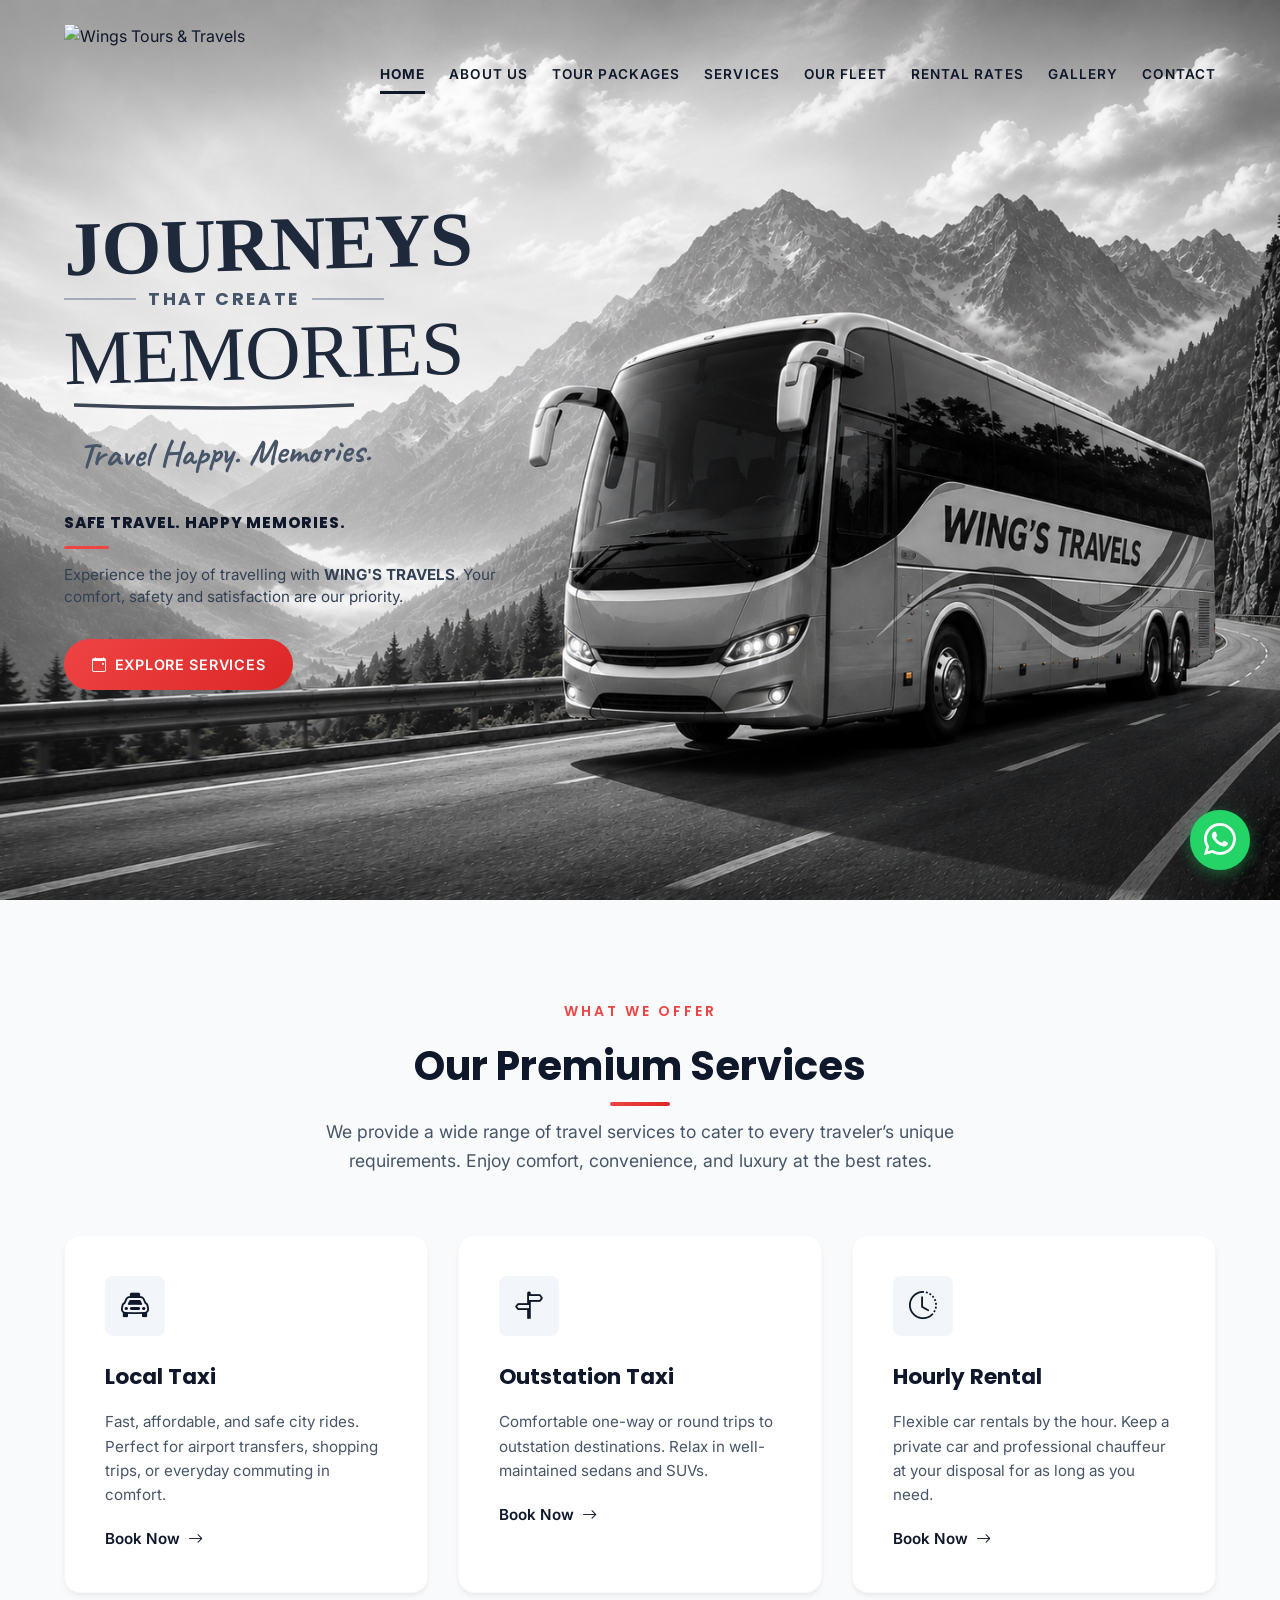
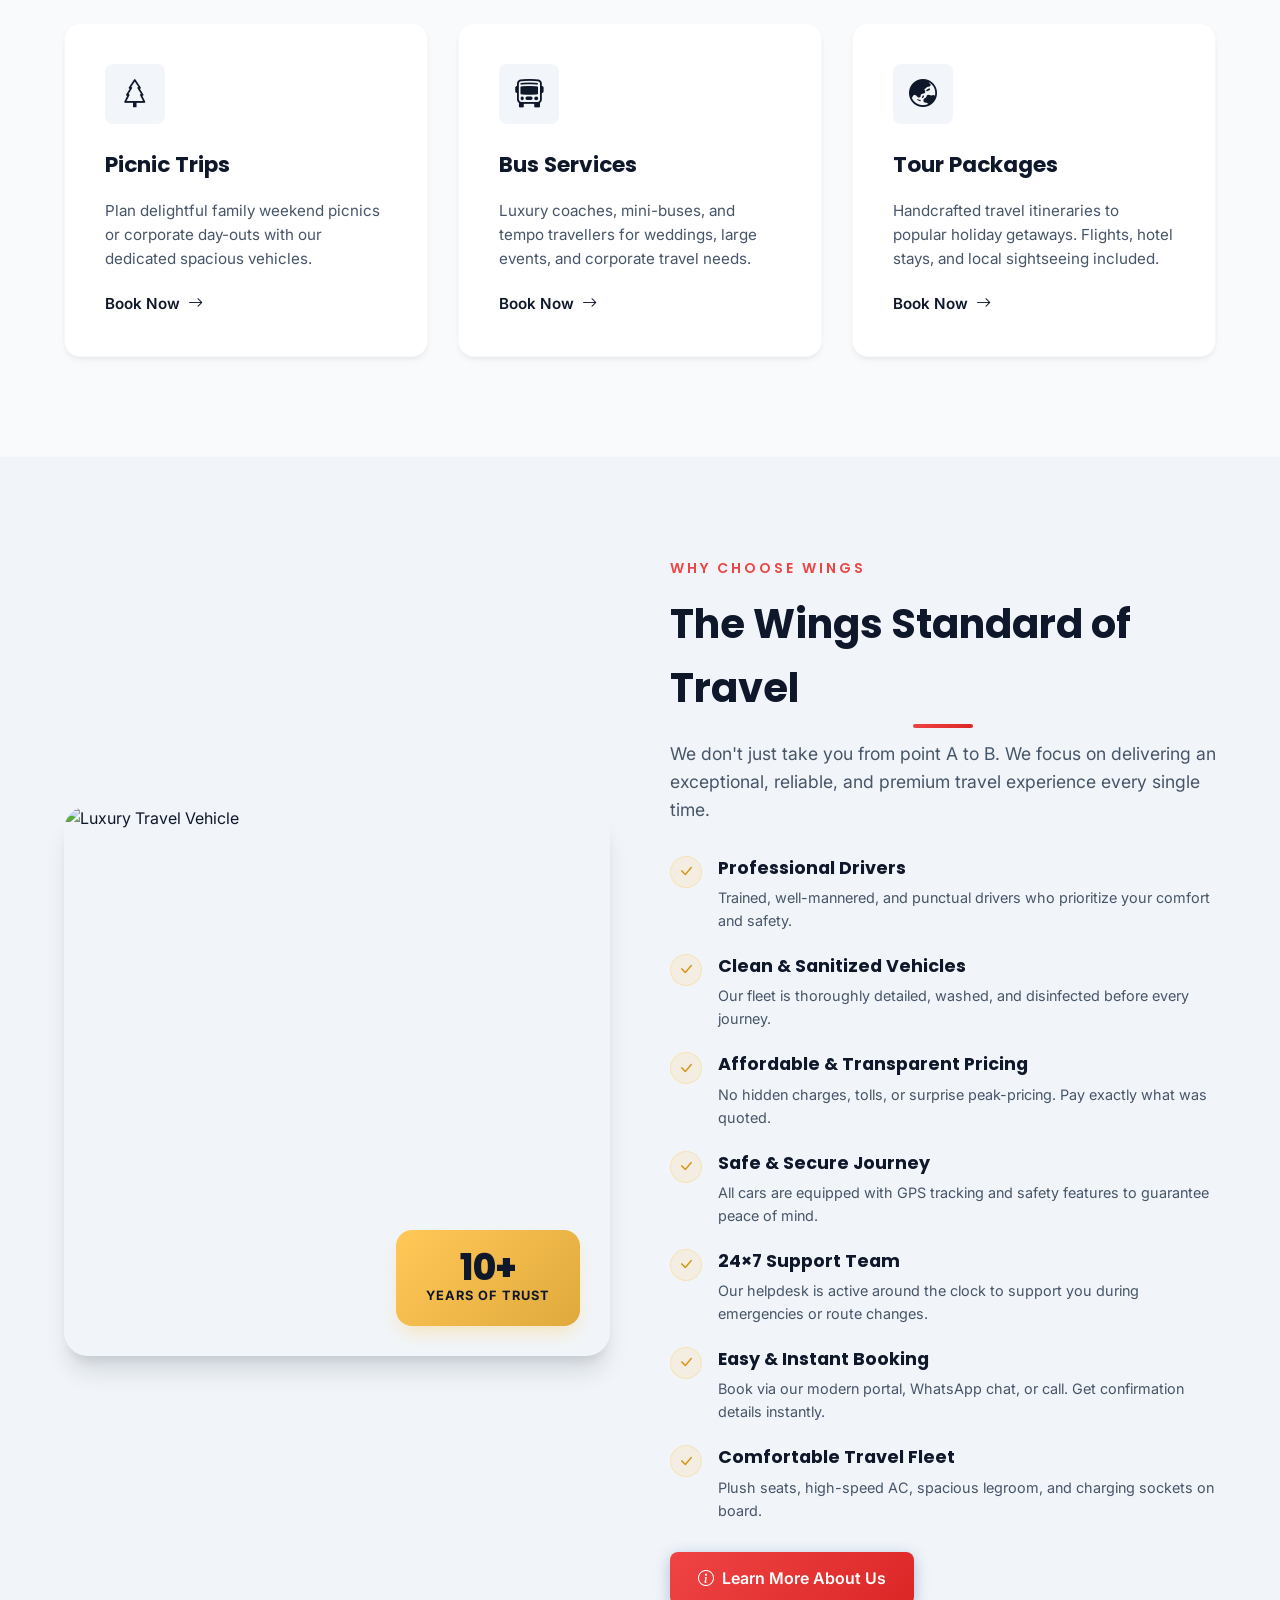
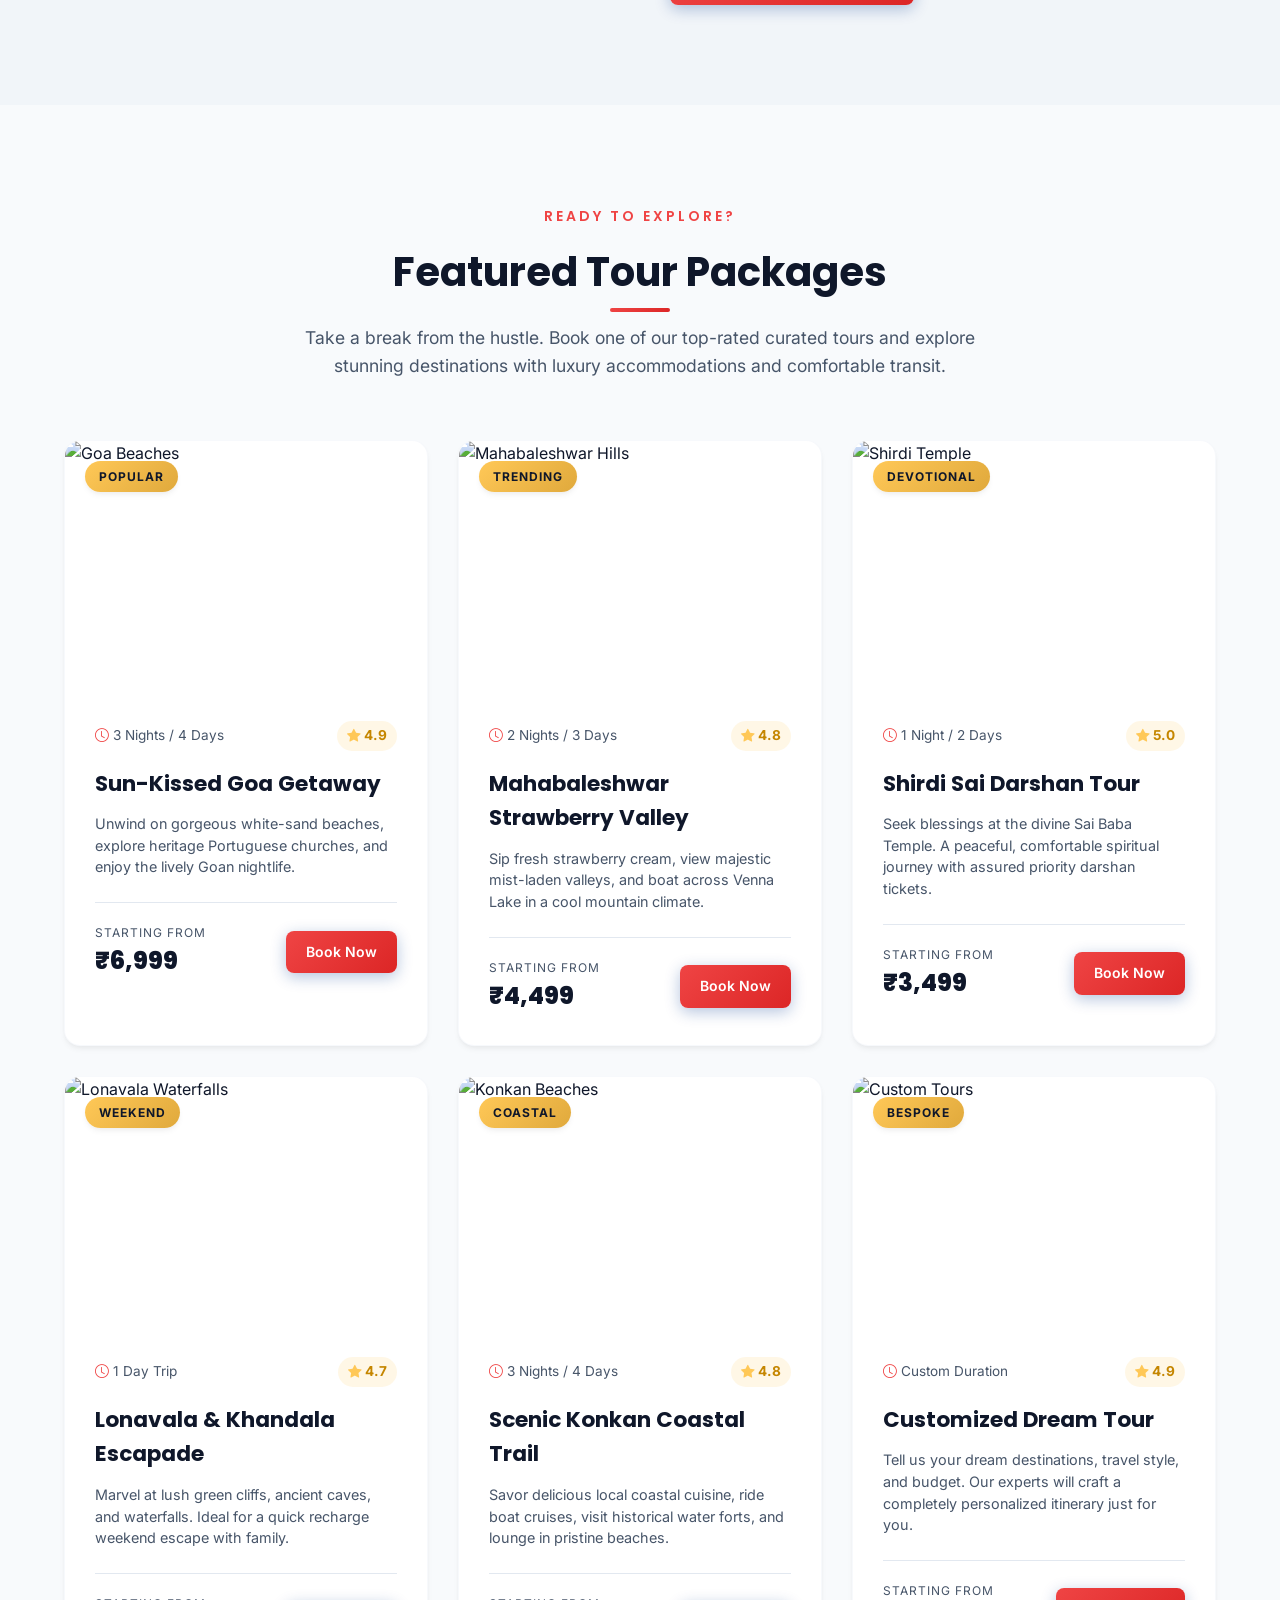
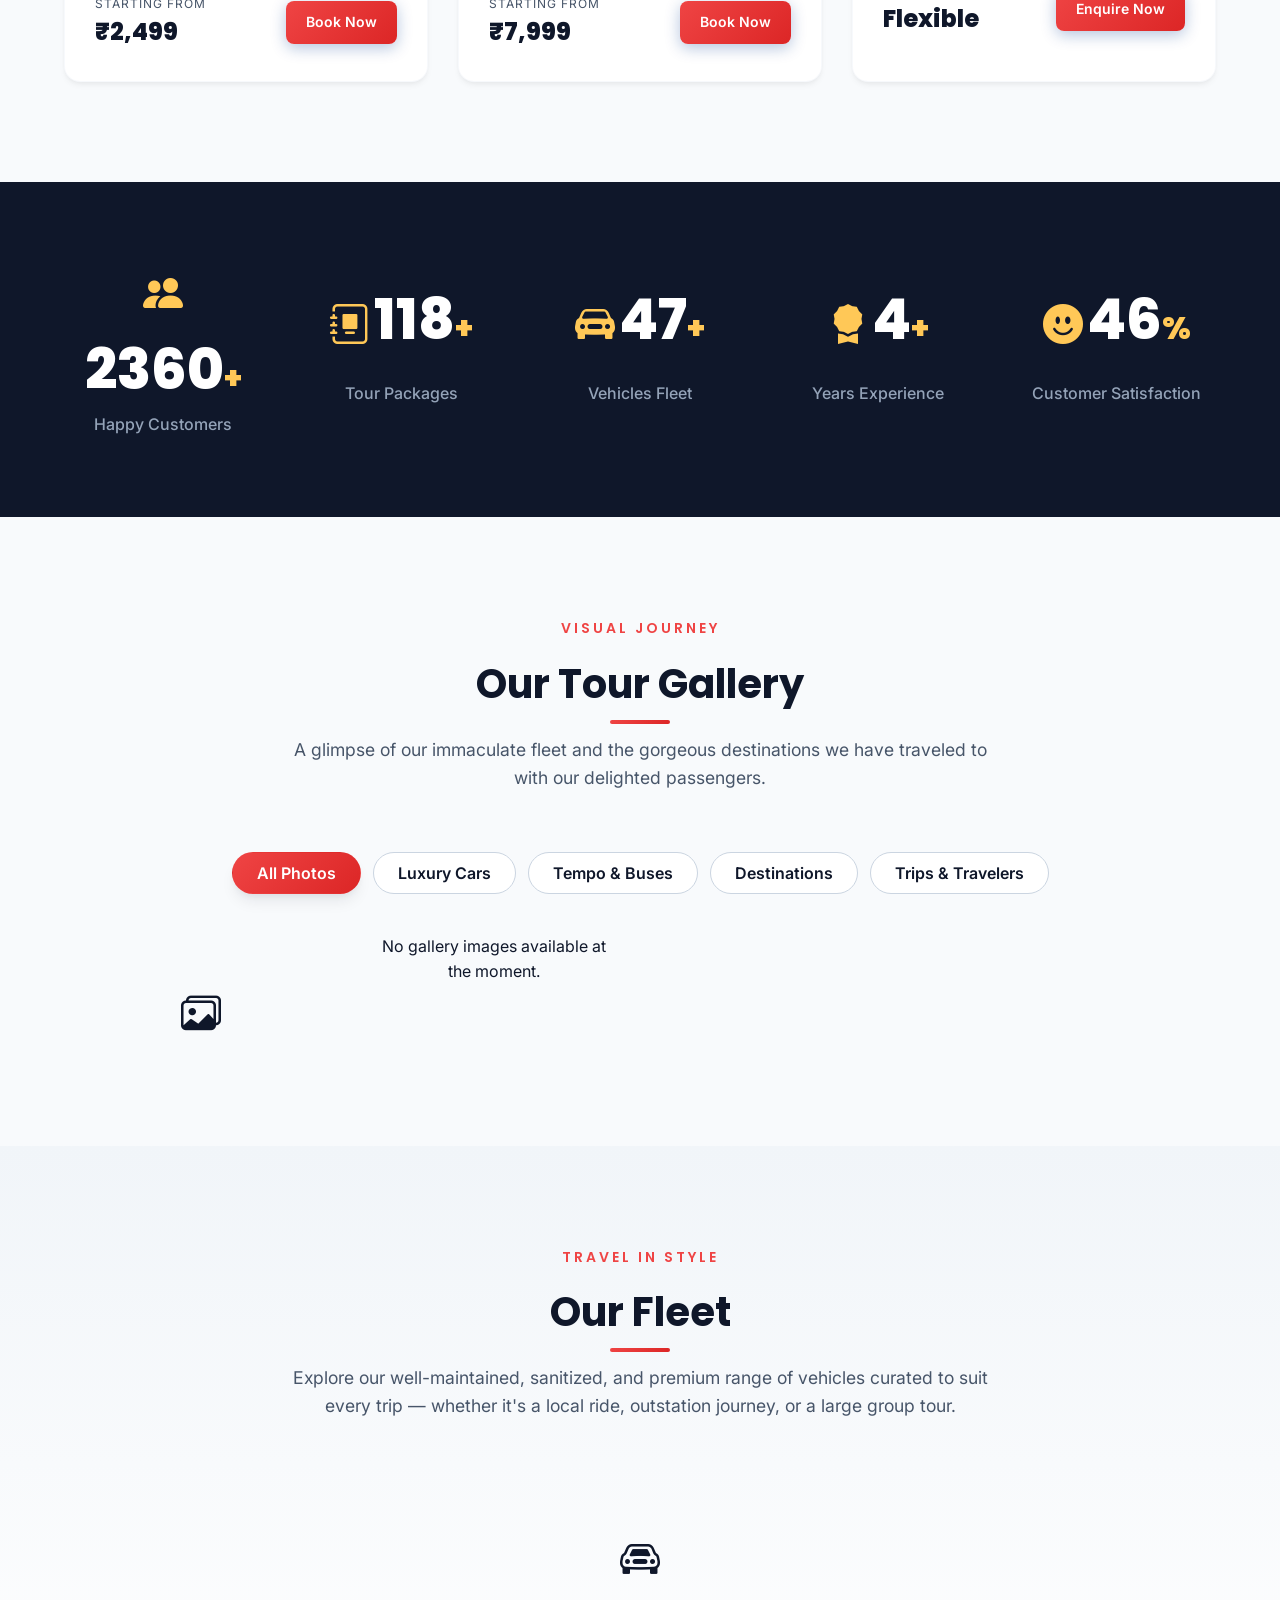
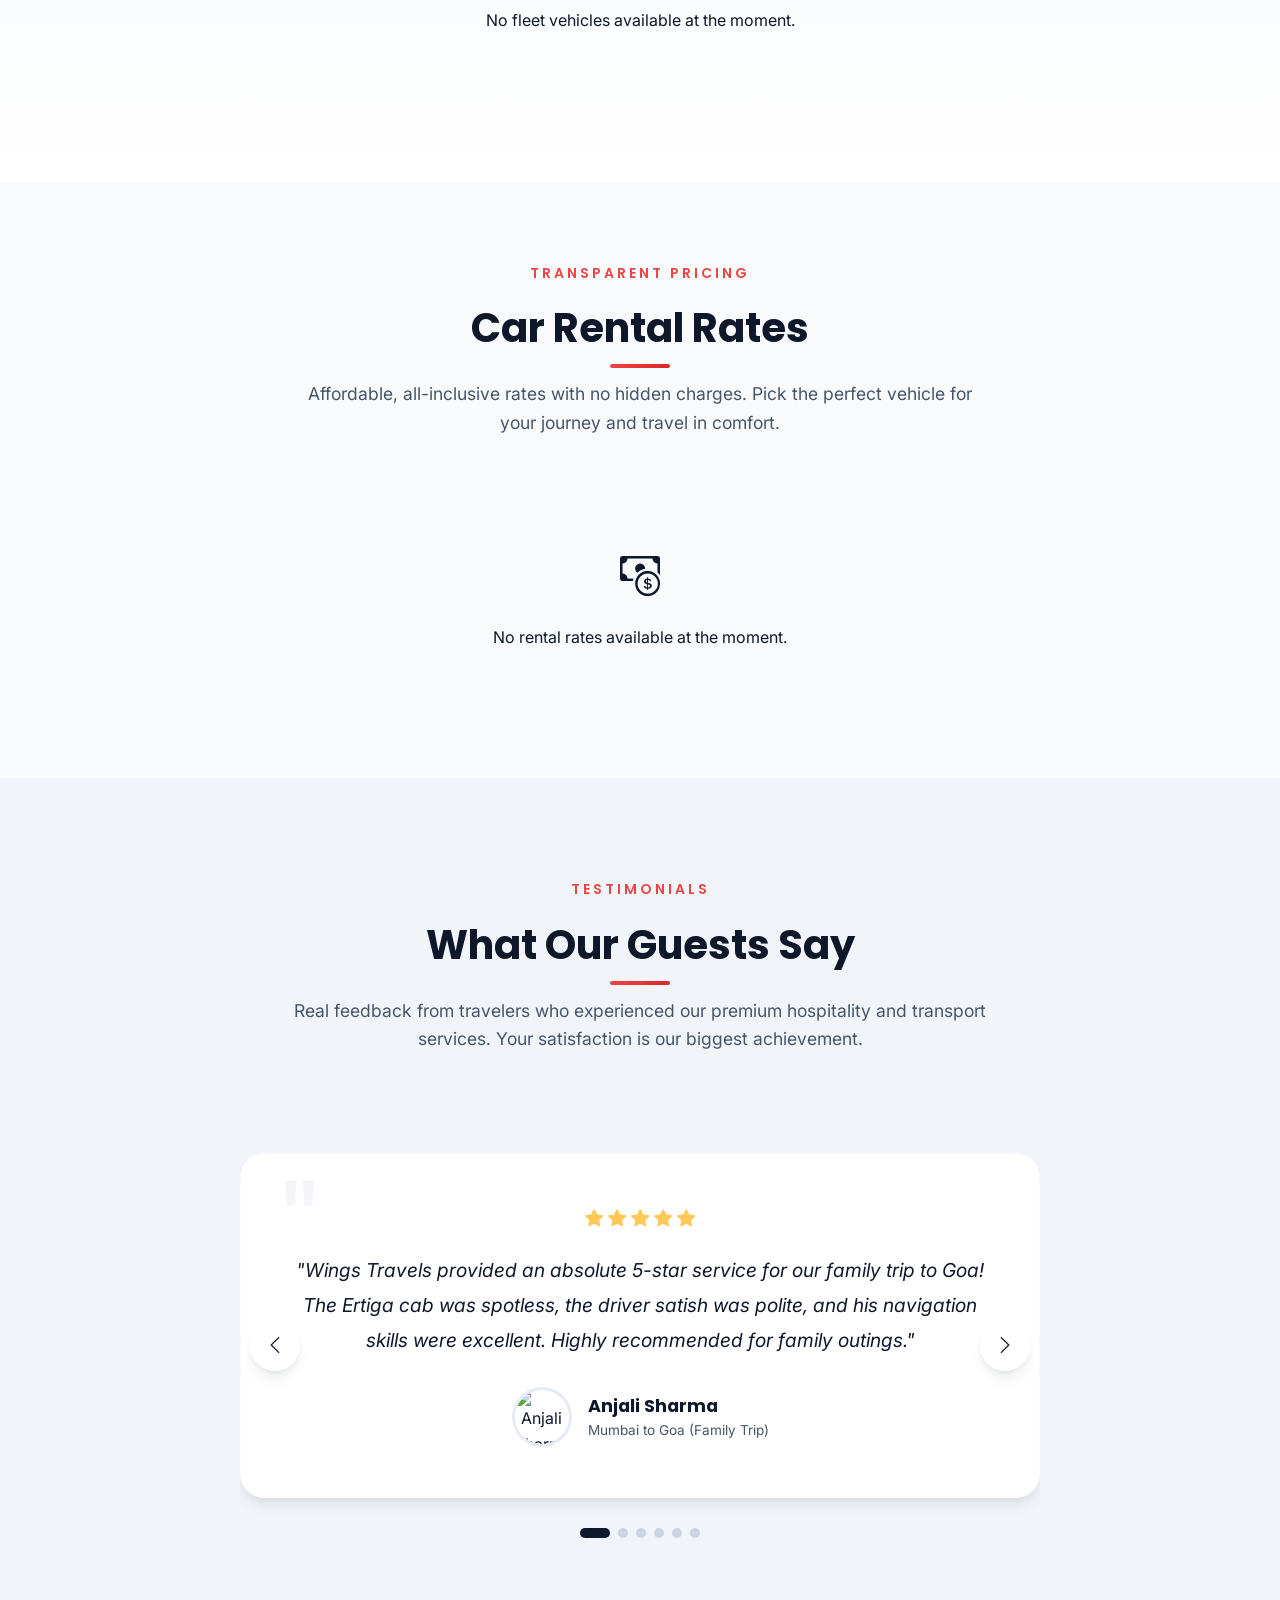
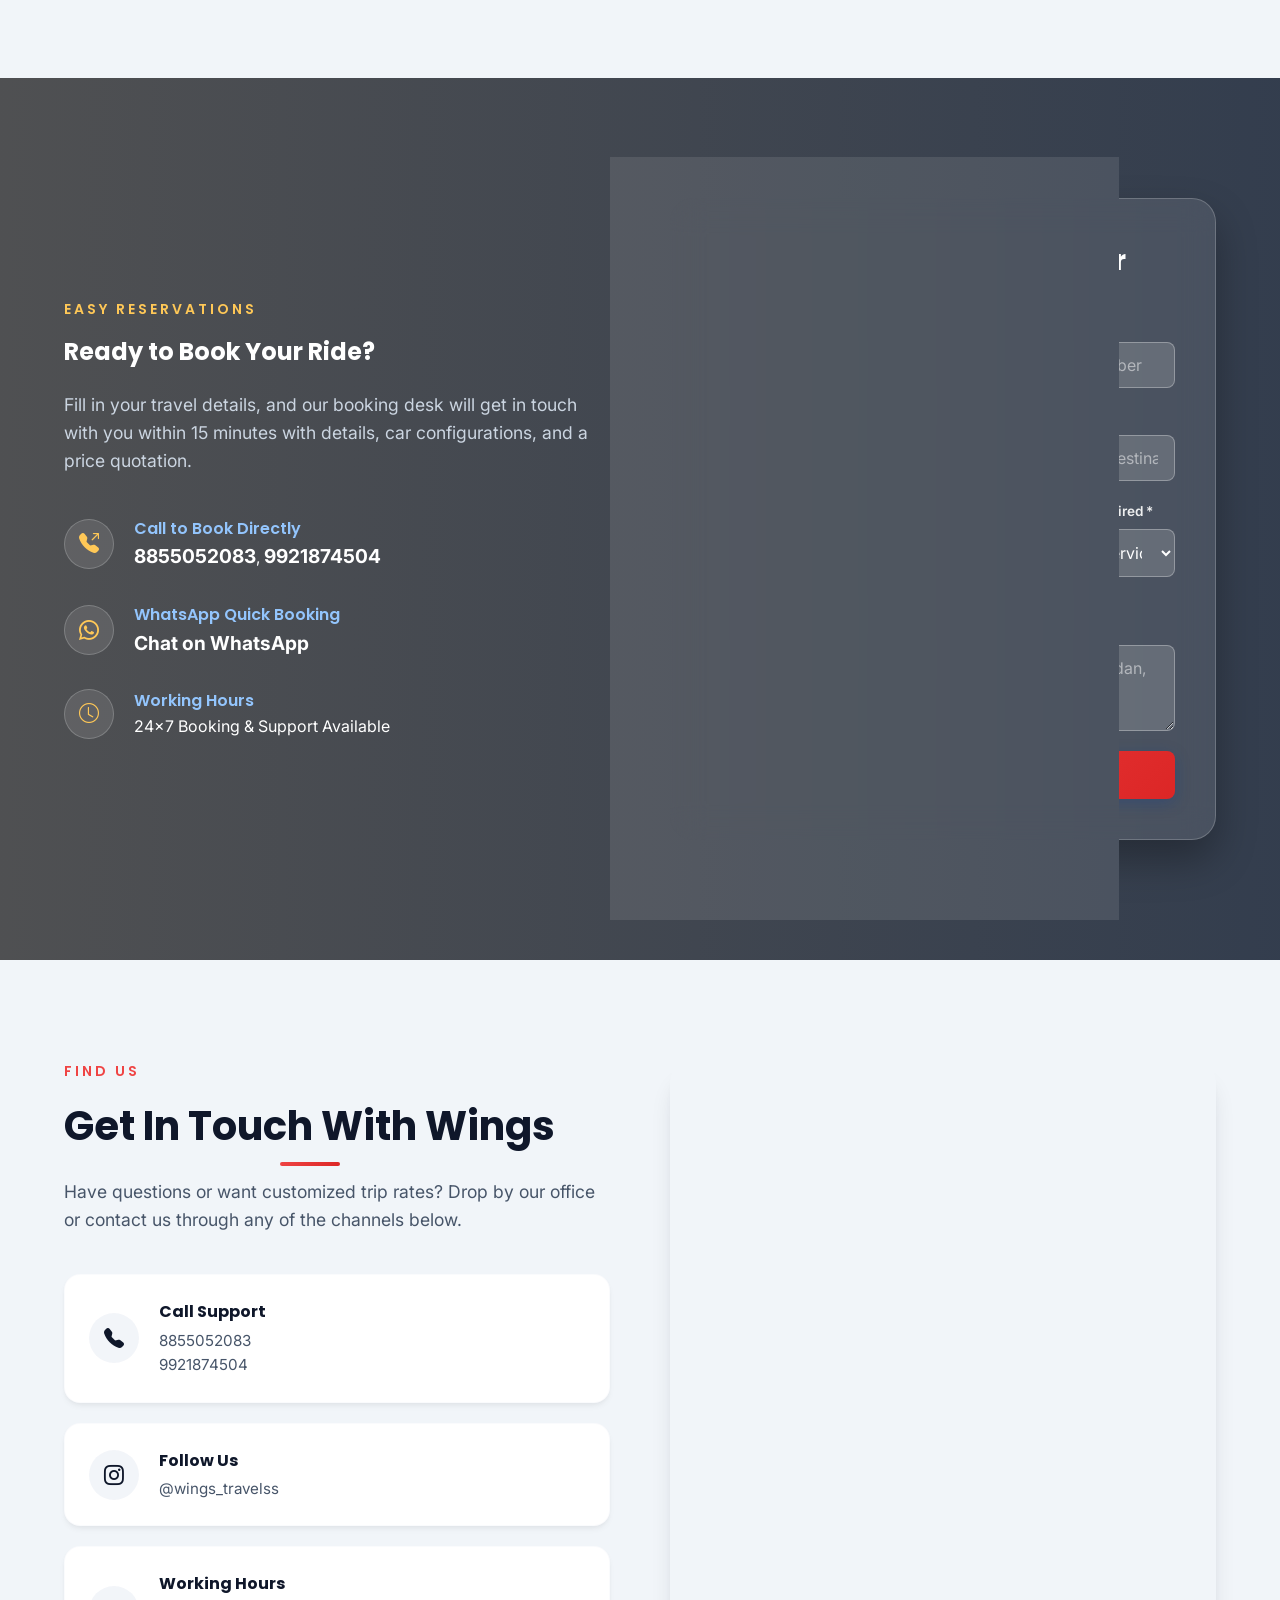
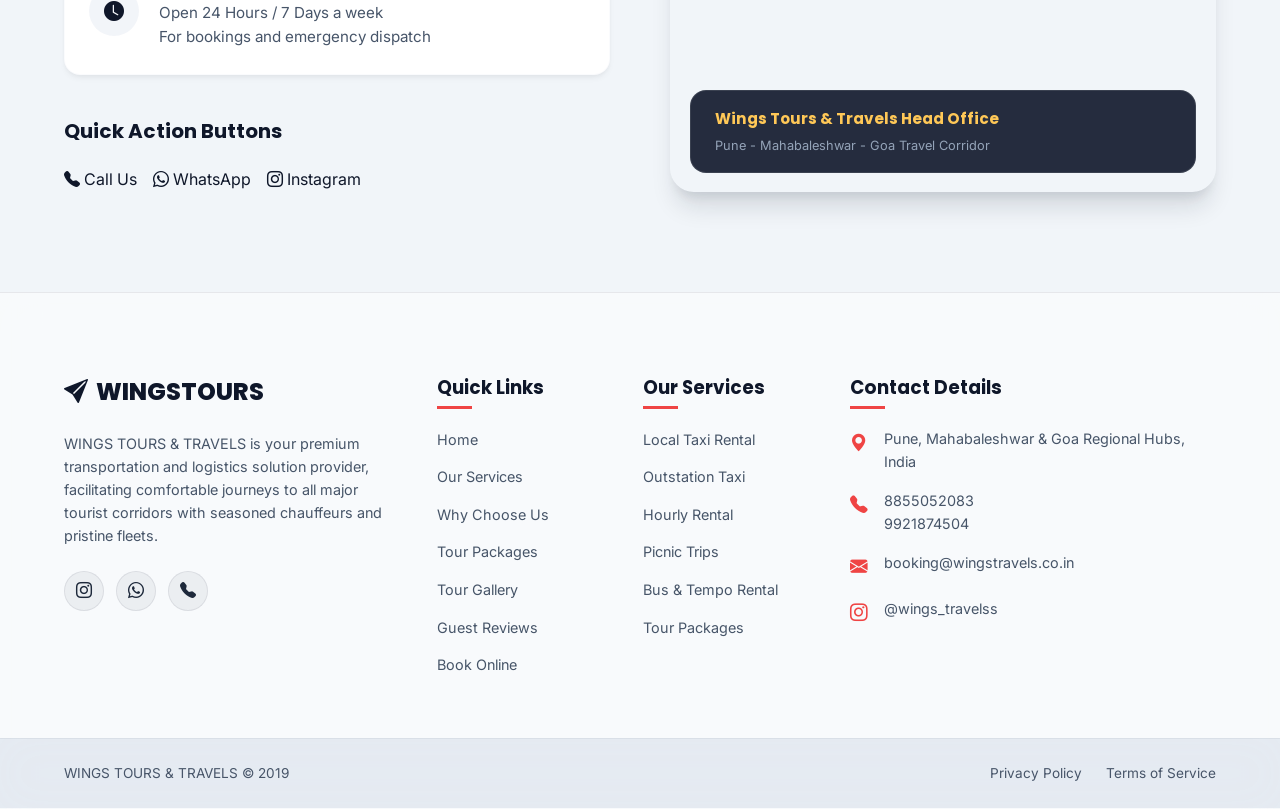
==== commit 6375a969: "updates" ====
--- a/index.html
+++ b/index.html
@@ -494,86 +494,7 @@
         </div>
 
         <div class="gallery-grid container" id="galleryGrid">
-            <!-- Gallery Item 1 -->
-            <div class="gallery-item" data-category="cars">
-                <img src="https://images.unsplash.com/photo-1619767886558-efdc259cde1a?q=80&w=800"
-                    alt="Premium luxury cab at airport" class="gallery-img" loading="lazy">
-                <div class="gallery-overlay">
-                    <span class="gallery-title">Luxury Sedan Pickups</span>
-                    <span class="gallery-cat">Luxury Cars</span>
-                    <i class="bi bi-plus-circle gallery-icon"></i>
-                </div>
-            </div>
-            <!-- Gallery Item 2 -->
-            <div class="gallery-item" data-category="destinations">
-                <img src="https://images.unsplash.com/photo-1469854523086-cc02fe5d8800?q=80&w=800"
-                    alt="Road trip scenic highway views" class="gallery-img" loading="lazy">
-                <div class="gallery-overlay">
-                    <span class="gallery-title">Majestic Road Trips</span>
-                    <span class="gallery-cat">Destinations</span>
-                    <i class="bi bi-plus-circle gallery-icon"></i>
-                </div>
-            </div>
-            <!-- Gallery Item 3 -->
-            <div class="gallery-item" data-category="buses">
-                <img src="https://images.unsplash.com/photo-1544620347-c4fd4a3d5957?q=80&w=800"
-                    alt="Luxury tour bus coach" class="gallery-img" loading="lazy">
-                <div class="gallery-overlay">
-                    <span class="gallery-title">Premium Bus Services</span>
-                    <span class="gallery-cat">Tempo & Buses</span>
-                    <i class="bi bi-plus-circle gallery-icon"></i>
-                </div>
-            </div>
-            <!-- Gallery Item 4 -->
-            <div class="gallery-item" data-category="trips">
-                <img src="https://images.unsplash.com/photo-1539635278303-d4002c07eae3?q=80&w=800"
-                    alt="Happy group travelers cheering" class="gallery-img" loading="lazy">
-                <div class="gallery-overlay">
-                    <span class="gallery-title">Delighted Group Trips</span>
-                    <span class="gallery-cat">Trips & Travelers</span>
-                    <i class="bi bi-plus-circle gallery-icon"></i>
-                </div>
-            </div>
-            <!-- Gallery Item 5 -->
-            <div class="gallery-item" data-category="destinations">
-                <img src="https://images.unsplash.com/photo-1506744038136-46273834b3fb?q=80&w=800"
-                    alt="Misty mountains scenic destination" class="gallery-img" loading="lazy">
-                <div class="gallery-overlay">
-                    <span class="gallery-title">Scenic Mountain Trails</span>
-                    <span class="gallery-cat">Destinations</span>
-                    <i class="bi bi-plus-circle gallery-icon"></i>
-                </div>
-            </div>
-            <!-- Gallery Item 6 -->
-            <div class="gallery-item" data-category="cars">
-                <img src="https://images.unsplash.com/photo-1503376780353-7e6692767b70?q=80&w=800"
-                    alt="Premium luxury car side profile" class="gallery-img" loading="lazy">
-                <div class="gallery-overlay">
-                    <span class="gallery-title">VIP Business Chauffeurs</span>
-                    <span class="gallery-cat">Luxury Cars</span>
-                    <i class="bi bi-plus-circle gallery-icon"></i>
-                </div>
-            </div>
-            <!-- Gallery Item 7 -->
-            <div class="gallery-item" data-category="trips">
-                <img src="https://images.unsplash.com/photo-1501785888041-af3ef285b470?q=80&w=800"
-                    alt="Family vacation with mountains" class="gallery-img" loading="lazy">
-                <div class="gallery-overlay">
-                    <span class="gallery-title">Memorable Family Vacation</span>
-                    <span class="gallery-cat">Trips & Travelers</span>
-                    <i class="bi bi-plus-circle gallery-icon"></i>
-                </div>
-            </div>
-            <!-- Gallery Item 8 -->
-            <div class="gallery-item" data-category="buses">
-                <img src="https://images.unsplash.com/photo-1494515013825-99d6d4fe3db4?q=80&w=800"
-                    alt="Modern traveler van interior" class="gallery-img" loading="lazy">
-                <div class="gallery-overlay">
-                    <span class="gallery-title">Plush Tempo Interiors</span>
-                    <span class="gallery-cat">Tempo & Buses</span>
-                    <i class="bi bi-plus-circle gallery-icon"></i>
-                </div>
-            </div>
+            <!-- Loaded dynamically from database -->
         </div>
     </section>
 
@@ -1083,11 +1004,11 @@
                 <div class="quick-contact-actions">
                     <h3>Quick Action Buttons</h3>
                     <div class="action-buttons-flex">
-                        <a href="tel:8855052083" class="btn btn-primary"><i class="bi bi-telephone"></i> Call Us</a>
+                        <a href="tel:8855052083" class="btn-action btn-call-action"><i class="bi bi-telephone-fill"></i> Call Us</a>
                         <a href="https://wa.me/918855052083" target="_blank" rel="noopener"
-                            class="btn btn-whatsapp-btn"><i class="bi bi-whatsapp"></i> WhatsApp</a>
+                            class="btn-action btn-whatsapp-action"><i class="bi bi-whatsapp"></i> WhatsApp</a>
                         <a href="https://instagram.com/wings_travelss" target="_blank" rel="noopener"
-                            class="btn btn-instagram-btn"><i class="bi bi-instagram"></i> Instagram</a>
+                            class="btn-action btn-instagram-action"><i class="bi bi-instagram"></i> Instagram</a>
                     </div>
                 </div>
             </div>
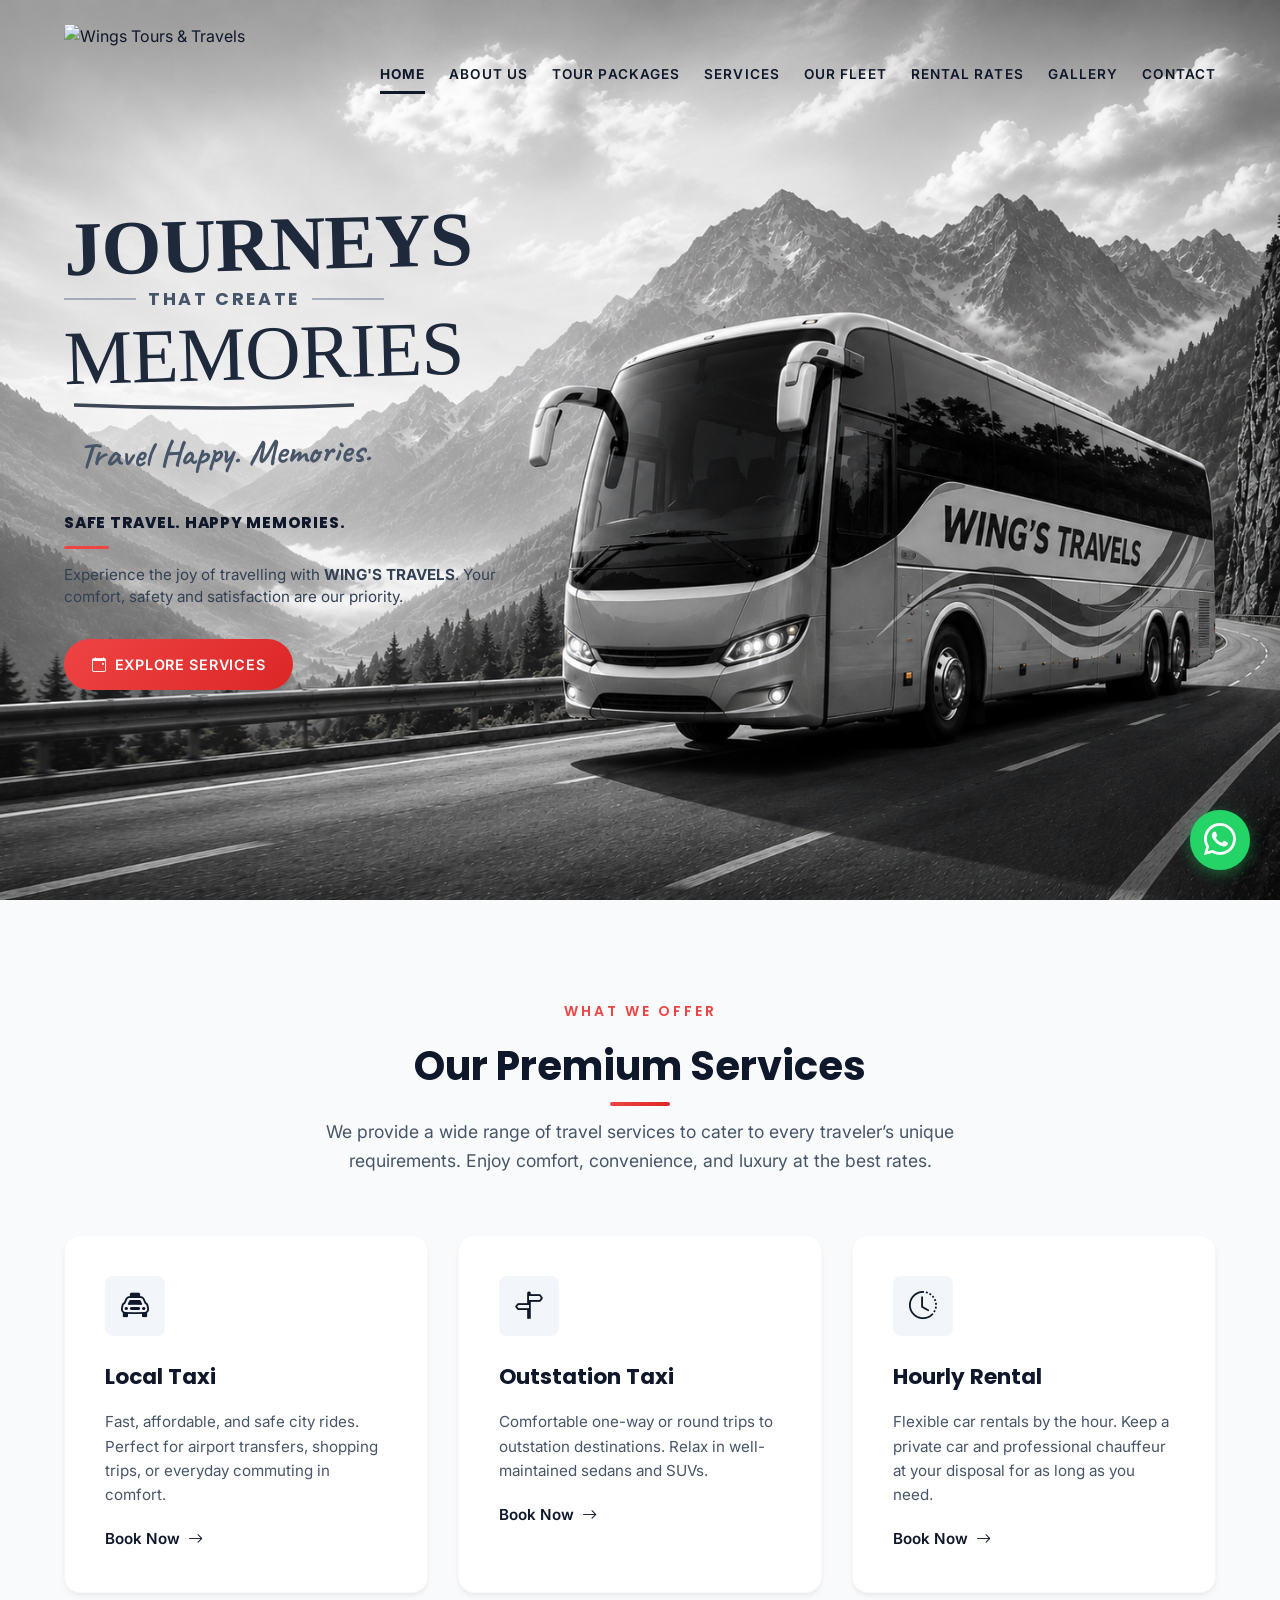
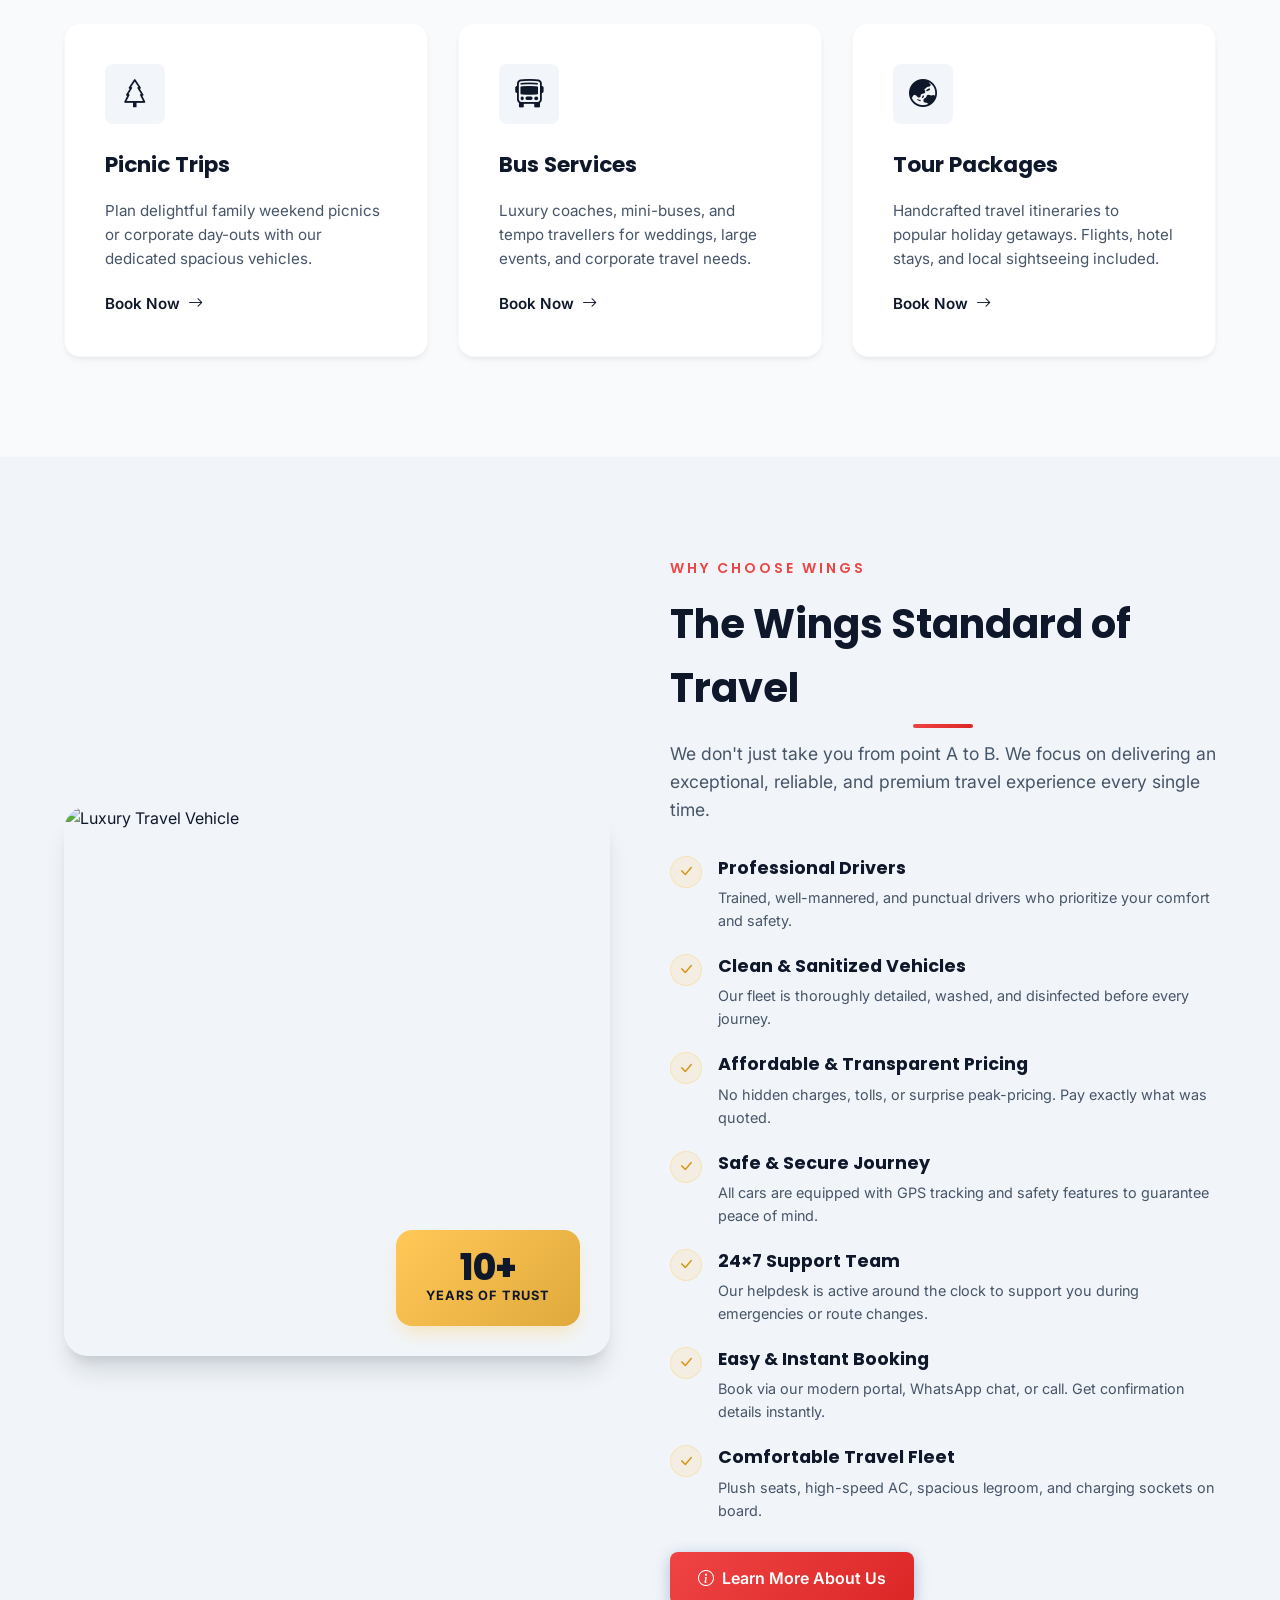
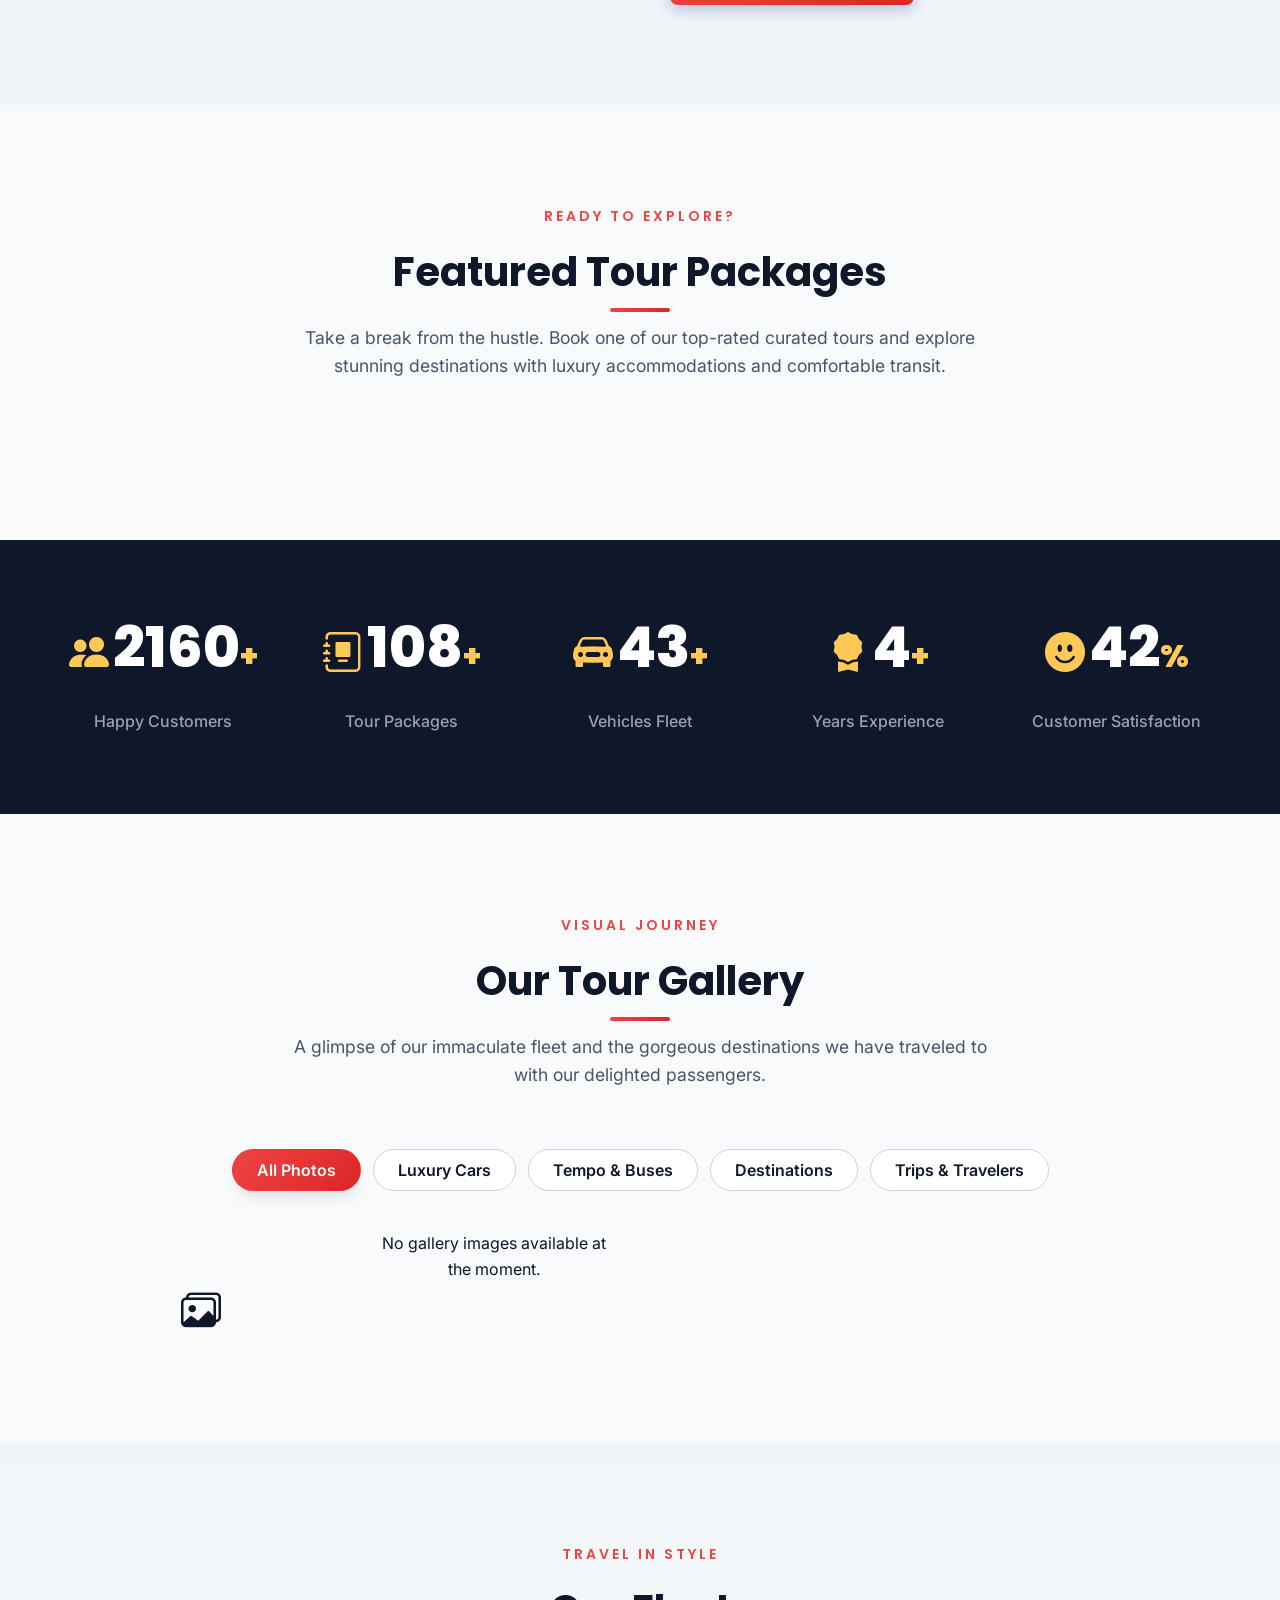
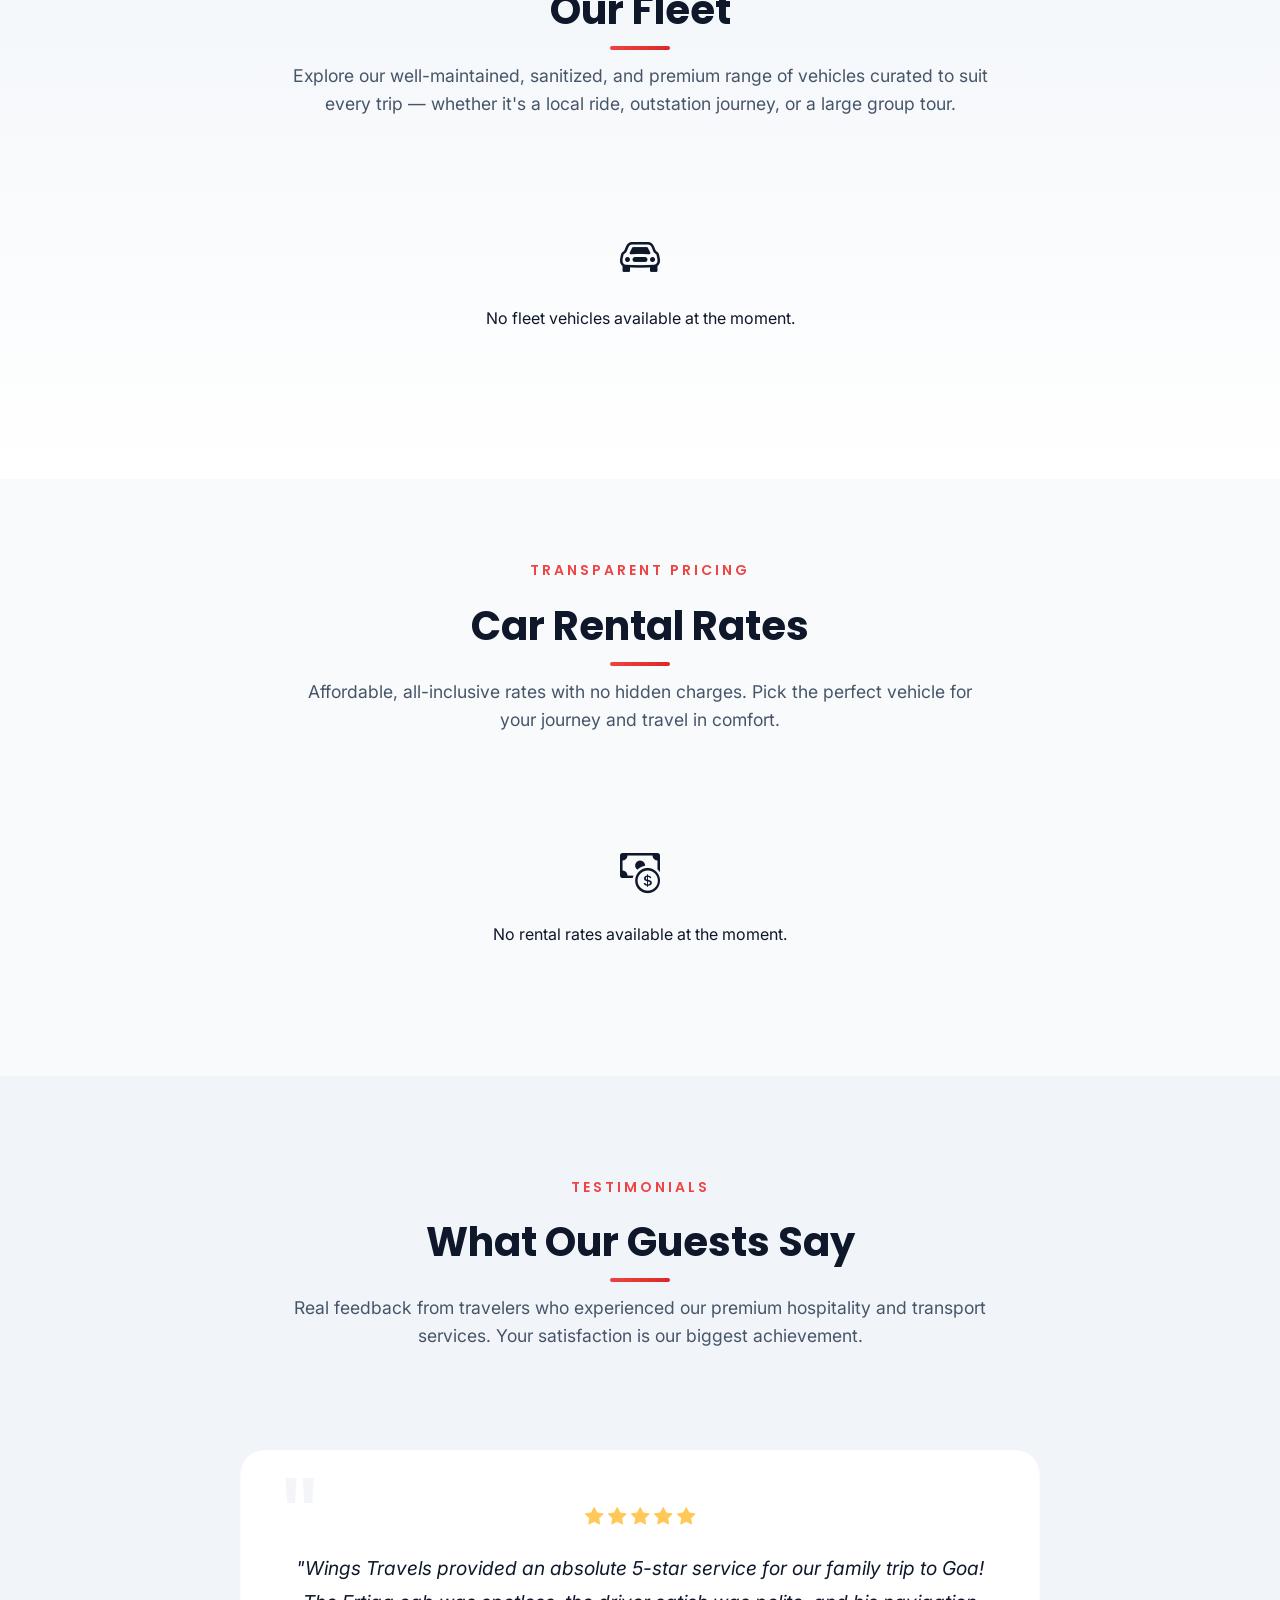
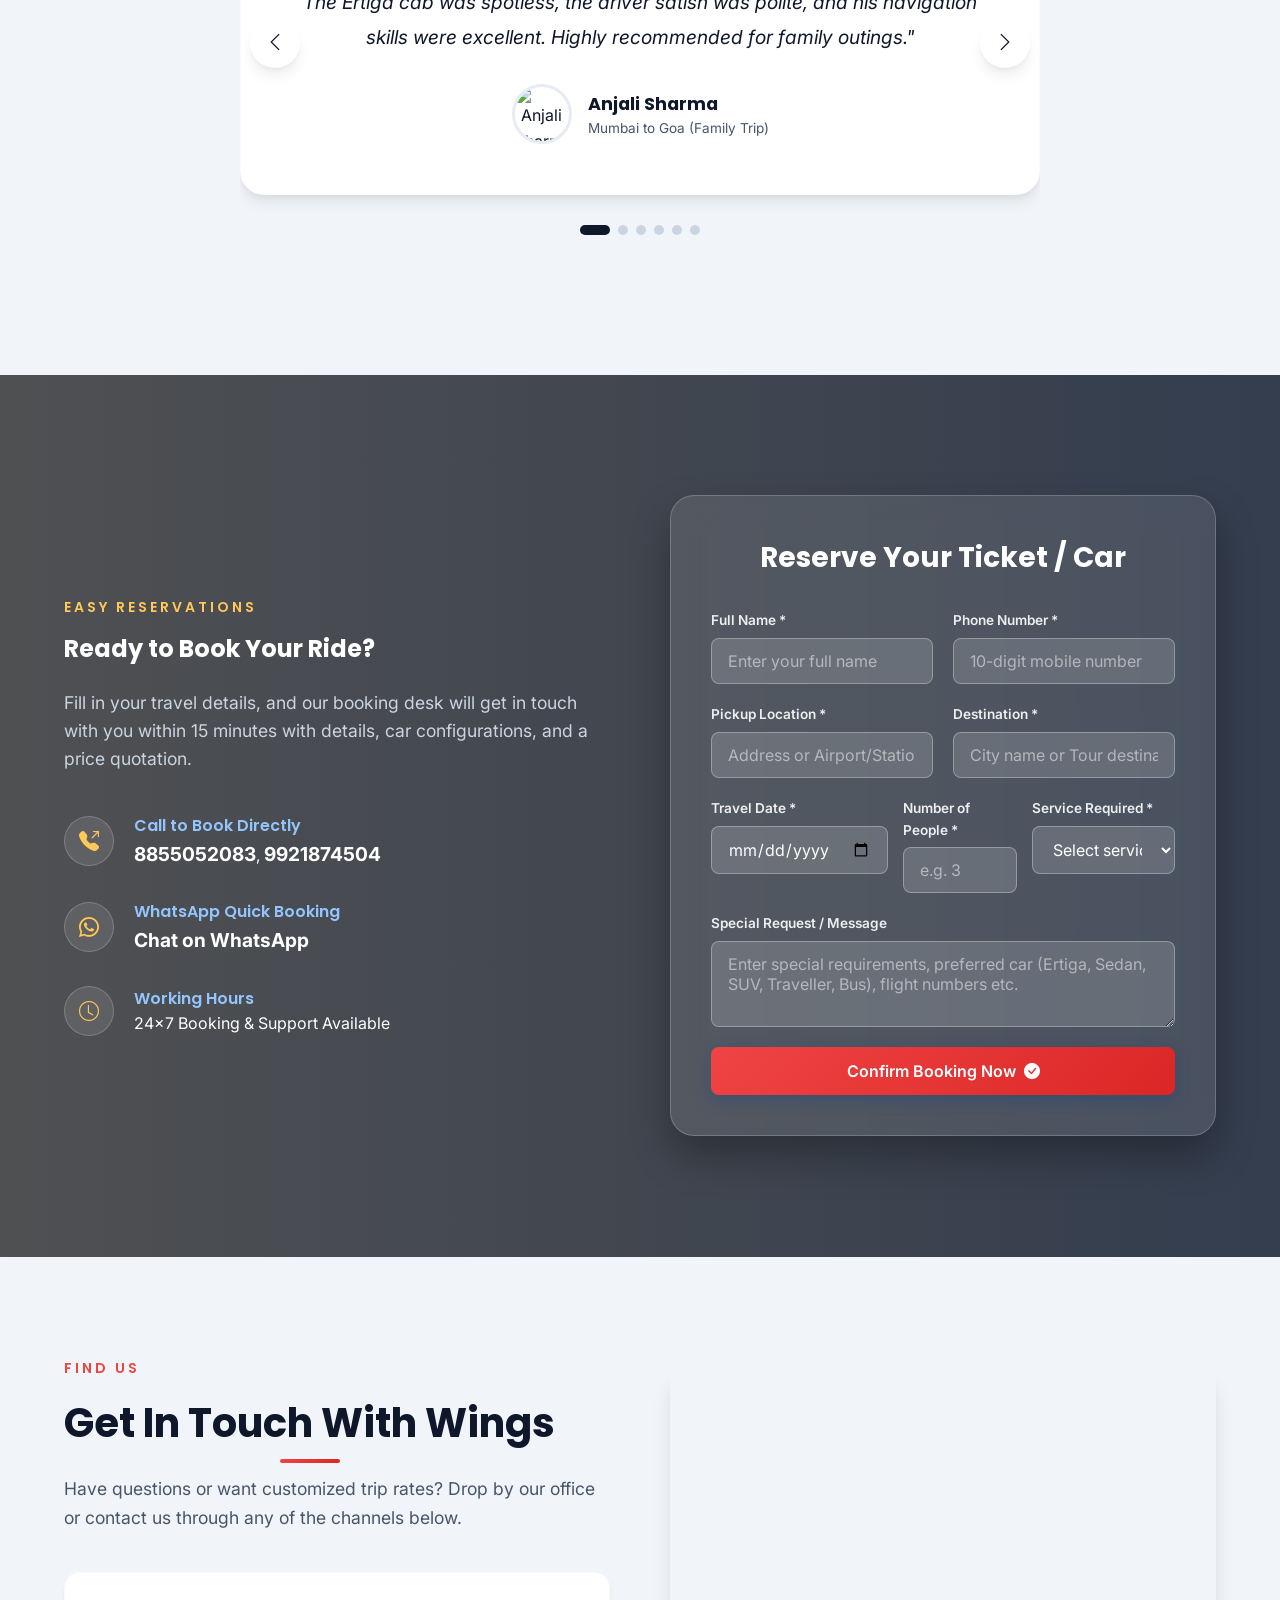
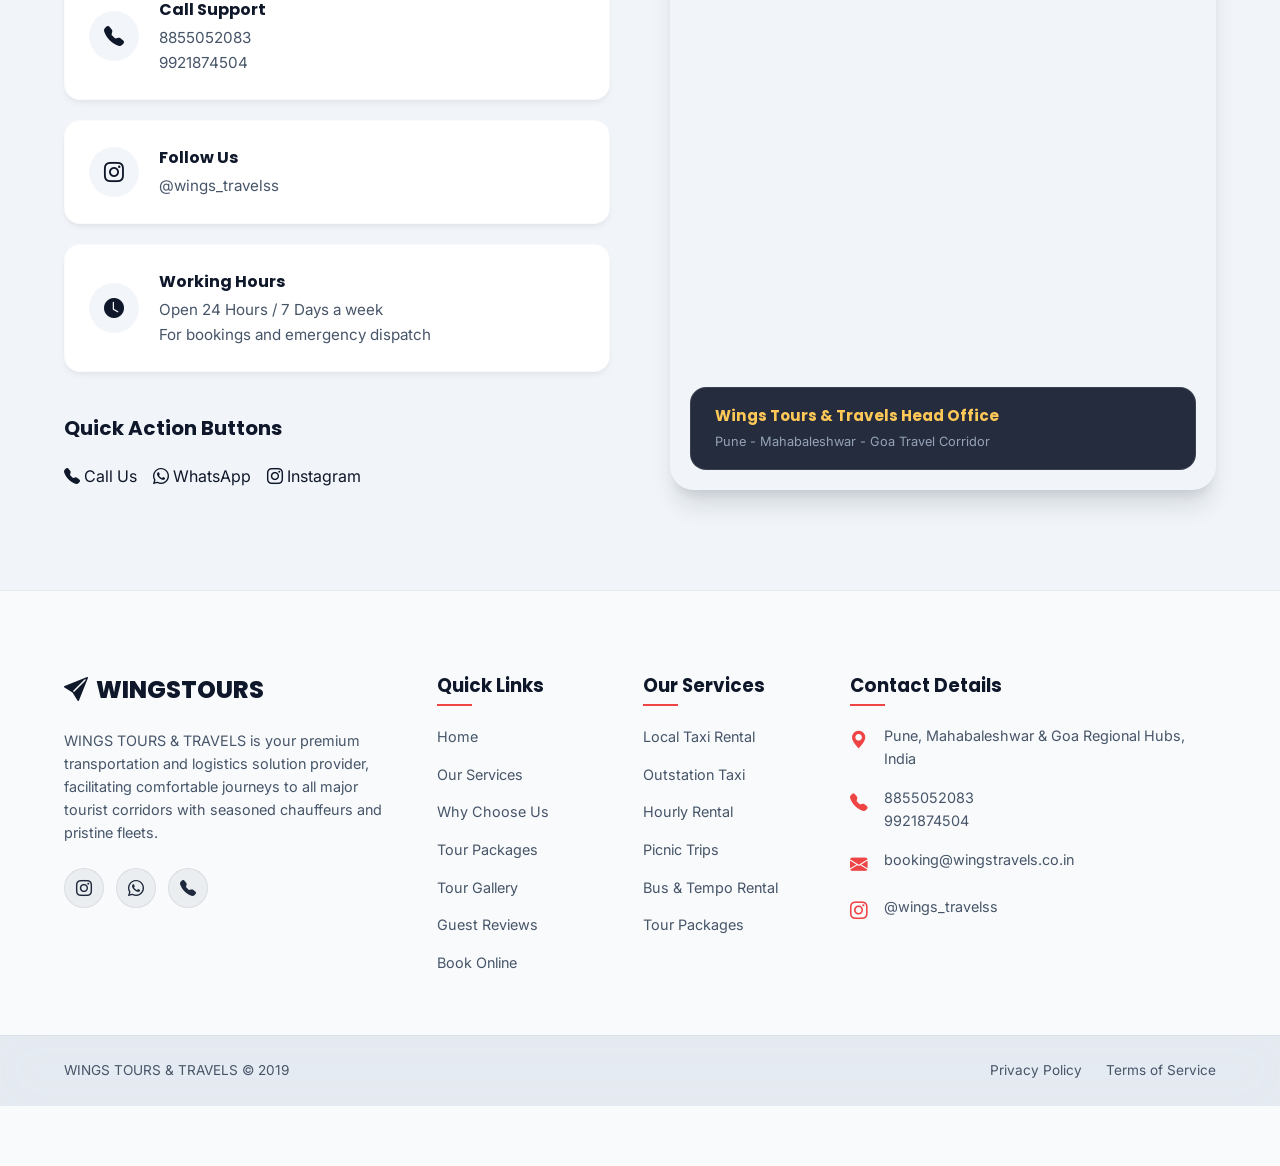
==== commit 4cfb3d45: "modified:   index.html" ====
--- a/index.html
+++ b/index.html
@@ -68,7 +68,7 @@
             </button>
             <ul class="nav-menu" id="navMenu">
                 <li><a href="#home" class="nav-link active">Home</a></li>
-                <li><a href="#why-choose-us" class="nav-link">About Us</a></li>
+                <li><a href="about.html" class="nav-link">About Us</a></li>
                 <li><a href="#packages" class="nav-link">Tour Packages</a></li>
                 <li><a href="#services" class="nav-link">Services</a></li>
                 <li><a href="#fleet" class="nav-link">Our Fleet</a></li>
@@ -287,156 +287,7 @@
                 explore stunning destinations with luxury accommodations and comfortable transit.</p>
         </div>
         <div class="packages-grid container">
-            <!-- Package Card 1 -->
-            <div class="package-card reveal-slide-up">
-                <div class="package-image-container">
-                    <img src="https://images.unsplash.com/photo-1507525428034-b723cf961d3e?q=80&w=800" alt="Goa Beaches"
-                        class="package-img" loading="lazy">
-                    <span class="package-badge">Popular</span>
-                </div>
-                <div class="package-content">
-                    <div class="package-meta">
-                        <span class="package-duration"><i class="bi bi-clock"></i> 3 Nights / 4 Days</span>
-                        <span class="package-rating"><i class="bi bi-star-fill"></i> 4.9</span>
-                    </div>
-                    <h3>Sun-Kissed Goa Getaway</h3>
-                    <p>Unwind on gorgeous white-sand beaches, explore heritage Portuguese churches, and enjoy the lively
-                        Goan nightlife.</p>
-                    <div class="package-footer">
-                        <div class="package-price">
-                            <span class="price-lbl">Starting From</span>
-                            <span class="price-val">₹6,999</span>
-                        </div>
-                        <a href="#booking" class="btn btn-primary btn-sm package-book-btn"
-                            data-package="Goa Tour Package">Book Now</a>
-                    </div>
-                </div>
-            </div>
-            <!-- Package Card 2 -->
-            <div class="package-card reveal-slide-up">
-                <div class="package-image-container">
-                    <img src="https://images.unsplash.com/photo-1464822759023-fed622ff2c3b?q=80&w=800"
-                        alt="Mahabaleshwar Hills" class="package-img" loading="lazy">
-                    <span class="package-badge">Trending</span>
-                </div>
-                <div class="package-content">
-                    <div class="package-meta">
-                        <span class="package-duration"><i class="bi bi-clock"></i> 2 Nights / 3 Days</span>
-                        <span class="package-rating"><i class="bi bi-star-fill"></i> 4.8</span>
-                    </div>
-                    <h3>Mahabaleshwar Strawberry Valley</h3>
-                    <p>Sip fresh strawberry cream, view majestic mist-laden valleys, and boat across Venna Lake in a
-                        cool mountain climate.</p>
-                    <div class="package-footer">
-                        <div class="package-price">
-                            <span class="price-lbl">Starting From</span>
-                            <span class="price-val">₹4,499</span>
-                        </div>
-                        <a href="#booking" class="btn btn-primary btn-sm package-book-btn"
-                            data-package="Mahabaleshwar Tour Package">Book Now</a>
-                    </div>
-                </div>
-            </div>
-            <!-- Package Card 3 -->
-            <div class="package-card reveal-slide-up">
-                <div class="package-image-container">
-                    <img src="https://images.unsplash.com/photo-1542838132-92c53300491e?q=80&w=800" alt="Shirdi Temple"
-                        class="package-img" loading="lazy">
-                    <span class="package-badge">Devotional</span>
-                </div>
-                <div class="package-content">
-                    <div class="package-meta">
-                        <span class="package-duration"><i class="bi bi-clock"></i> 1 Night / 2 Days</span>
-                        <span class="package-rating"><i class="bi bi-star-fill"></i> 5.0</span>
-                    </div>
-                    <h3>Shirdi Sai Darshan Tour</h3>
-                    <p>Seek blessings at the divine Sai Baba Temple. A peaceful, comfortable spiritual journey with
-                        assured priority darshan tickets.</p>
-                    <div class="package-footer">
-                        <div class="package-price">
-                            <span class="price-lbl">Starting From</span>
-                            <span class="price-val">₹3,499</span>
-                        </div>
-                        <a href="#booking" class="btn btn-primary btn-sm package-book-btn"
-                            data-package="Shirdi Darshan Package">Book Now</a>
-                    </div>
-                </div>
-            </div>
-            <!-- Package Card 4 -->
-            <div class="package-card reveal-slide-up">
-                <div class="package-image-container">
-                    <img src="https://images.unsplash.com/photo-1501785888041-af3ef285b470?q=80&w=800"
-                        alt="Lonavala Waterfalls" class="package-img" loading="lazy">
-                    <span class="package-badge">Weekend</span>
-                </div>
-                <div class="package-content">
-                    <div class="package-meta">
-                        <span class="package-duration"><i class="bi bi-clock"></i> 1 Day Trip</span>
-                        <span class="package-rating"><i class="bi bi-star-fill"></i> 4.7</span>
-                    </div>
-                    <h3>Lonavala & Khandala Escapade</h3>
-                    <p>Marvel at lush green cliffs, ancient caves, and waterfalls. Ideal for a quick recharge weekend
-                        escape with family.</p>
-                    <div class="package-footer">
-                        <div class="package-price">
-                            <span class="price-lbl">Starting From</span>
-                            <span class="price-val">₹2,499</span>
-                        </div>
-                        <a href="#booking" class="btn btn-primary btn-sm package-book-btn"
-                            data-package="Lonavala Package">Book Now</a>
-                    </div>
-                </div>
-            </div>
-            <!-- Package Card 5 -->
-            <div class="package-card reveal-slide-up">
-                <div class="package-image-container">
-                    <img src="https://images.unsplash.com/photo-1544735716-392fe2489ffa?q=80&w=800" alt="Konkan Beaches"
-                        class="package-img" loading="lazy">
-                    <span class="package-badge">Coastal</span>
-                </div>
-                <div class="package-content">
-                    <div class="package-meta">
-                        <span class="package-duration"><i class="bi bi-clock"></i> 3 Nights / 4 Days</span>
-                        <span class="package-rating"><i class="bi bi-star-fill"></i> 4.8</span>
-                    </div>
-                    <h3>Scenic Konkan Coastal Trail</h3>
-                    <p>Savor delicious local coastal cuisine, ride boat cruises, visit historical water forts, and
-                        lounge in pristine beaches.</p>
-                    <div class="package-footer">
-                        <div class="package-price">
-                            <span class="price-lbl">Starting From</span>
-                            <span class="price-val">₹7,999</span>
-                        </div>
-                        <a href="#booking" class="btn btn-primary btn-sm package-book-btn"
-                            data-package="Konkan Tour Package">Book Now</a>
-                    </div>
-                </div>
-            </div>
-            <!-- Package Card 6 -->
-            <div class="package-card reveal-slide-up">
-                <div class="package-image-container">
-                    <img src="https://images.unsplash.com/photo-1539635278303-d4002c07eae3?q=80&w=800"
-                        alt="Custom Tours" class="package-img" loading="lazy">
-                    <span class="package-badge">Bespoke</span>
-                </div>
-                <div class="package-content">
-                    <div class="package-meta">
-                        <span class="package-duration"><i class="bi bi-clock"></i> Custom Duration</span>
-                        <span class="package-rating"><i class="bi bi-star-fill"></i> 4.9</span>
-                    </div>
-                    <h3>Customized Dream Tour</h3>
-                    <p>Tell us your dream destinations, travel style, and budget. Our experts will craft a completely
-                        personalized itinerary just for you.</p>
-                    <div class="package-footer">
-                        <div class="package-price">
-                            <span class="price-lbl">Starting From</span>
-                            <span class="price-val">Flexible</span>
-                        </div>
-                        <a href="#booking" class="btn btn-primary btn-sm package-book-btn"
-                            data-package="Custom Tour Package">Enquire Now</a>
-                    </div>
-                </div>
-            </div>
+            <!-- Dynamic packages loaded from backend -->
         </div>
     </section>
 
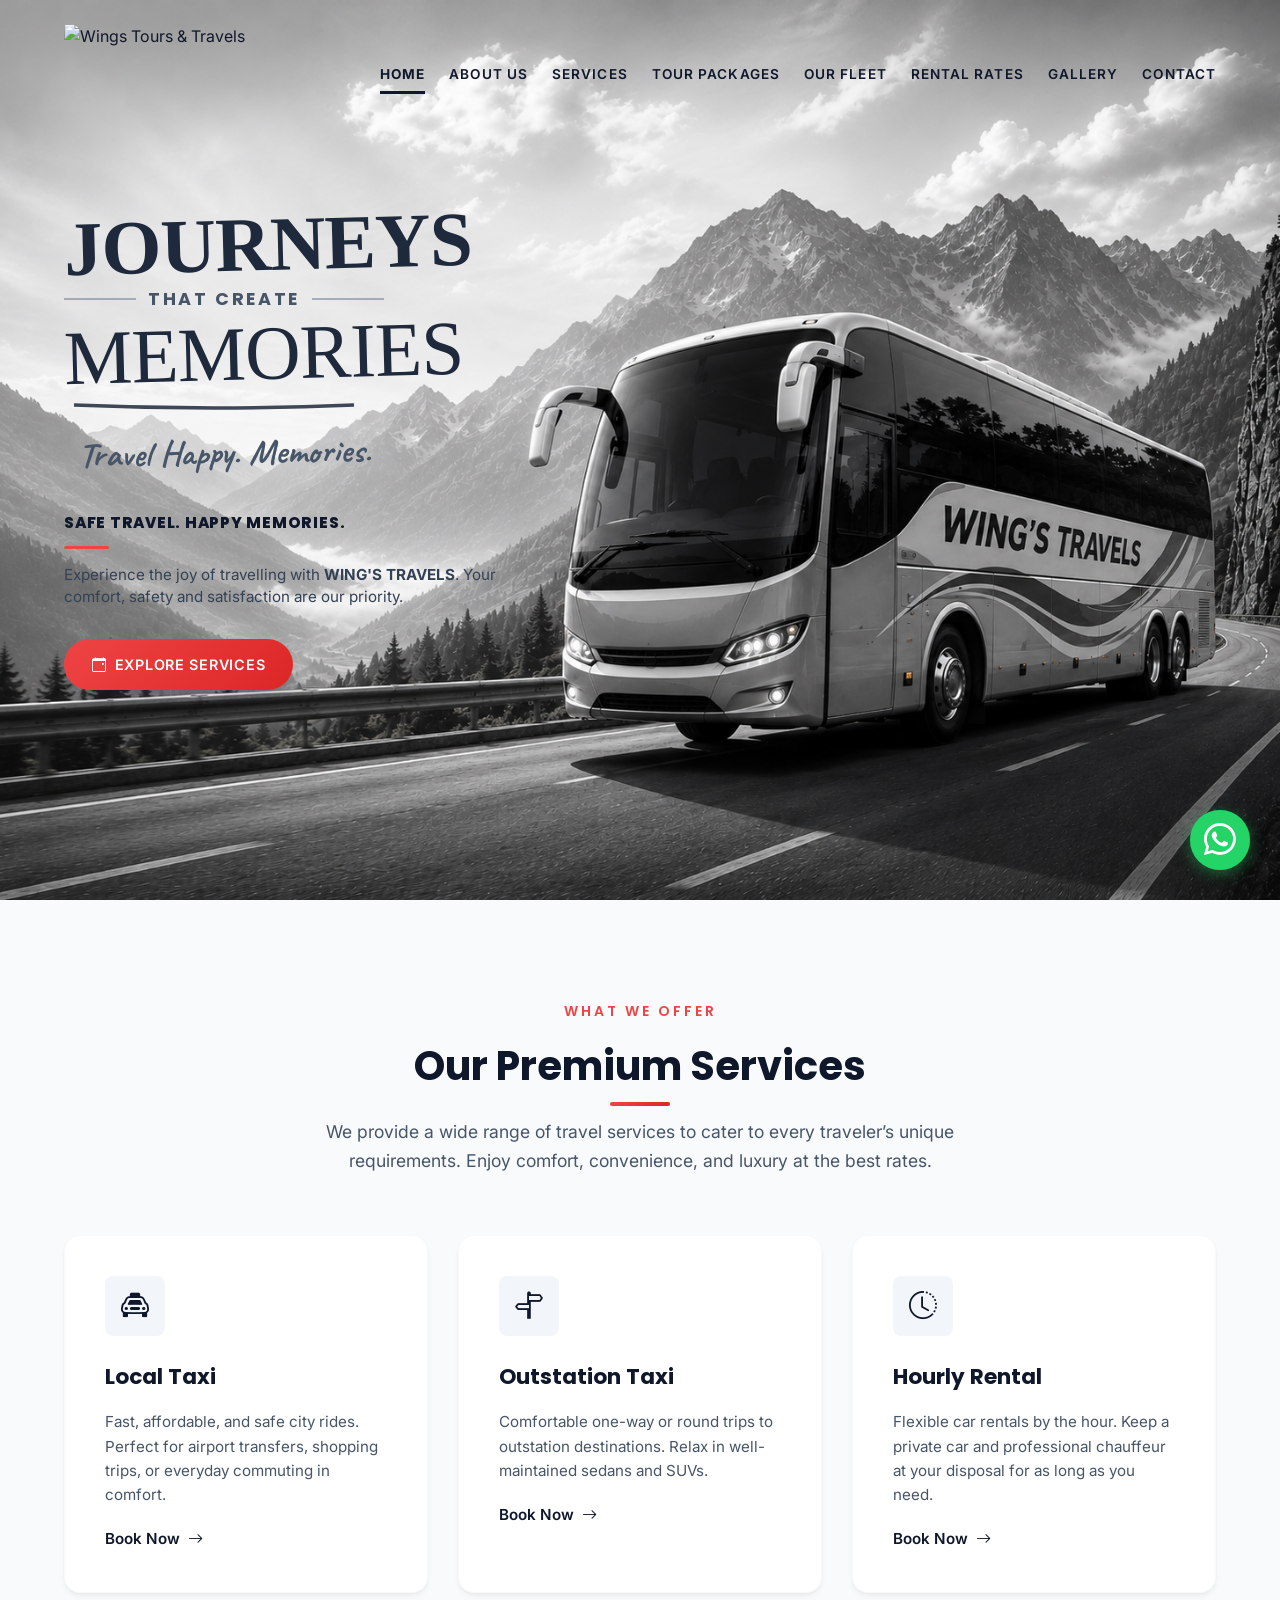
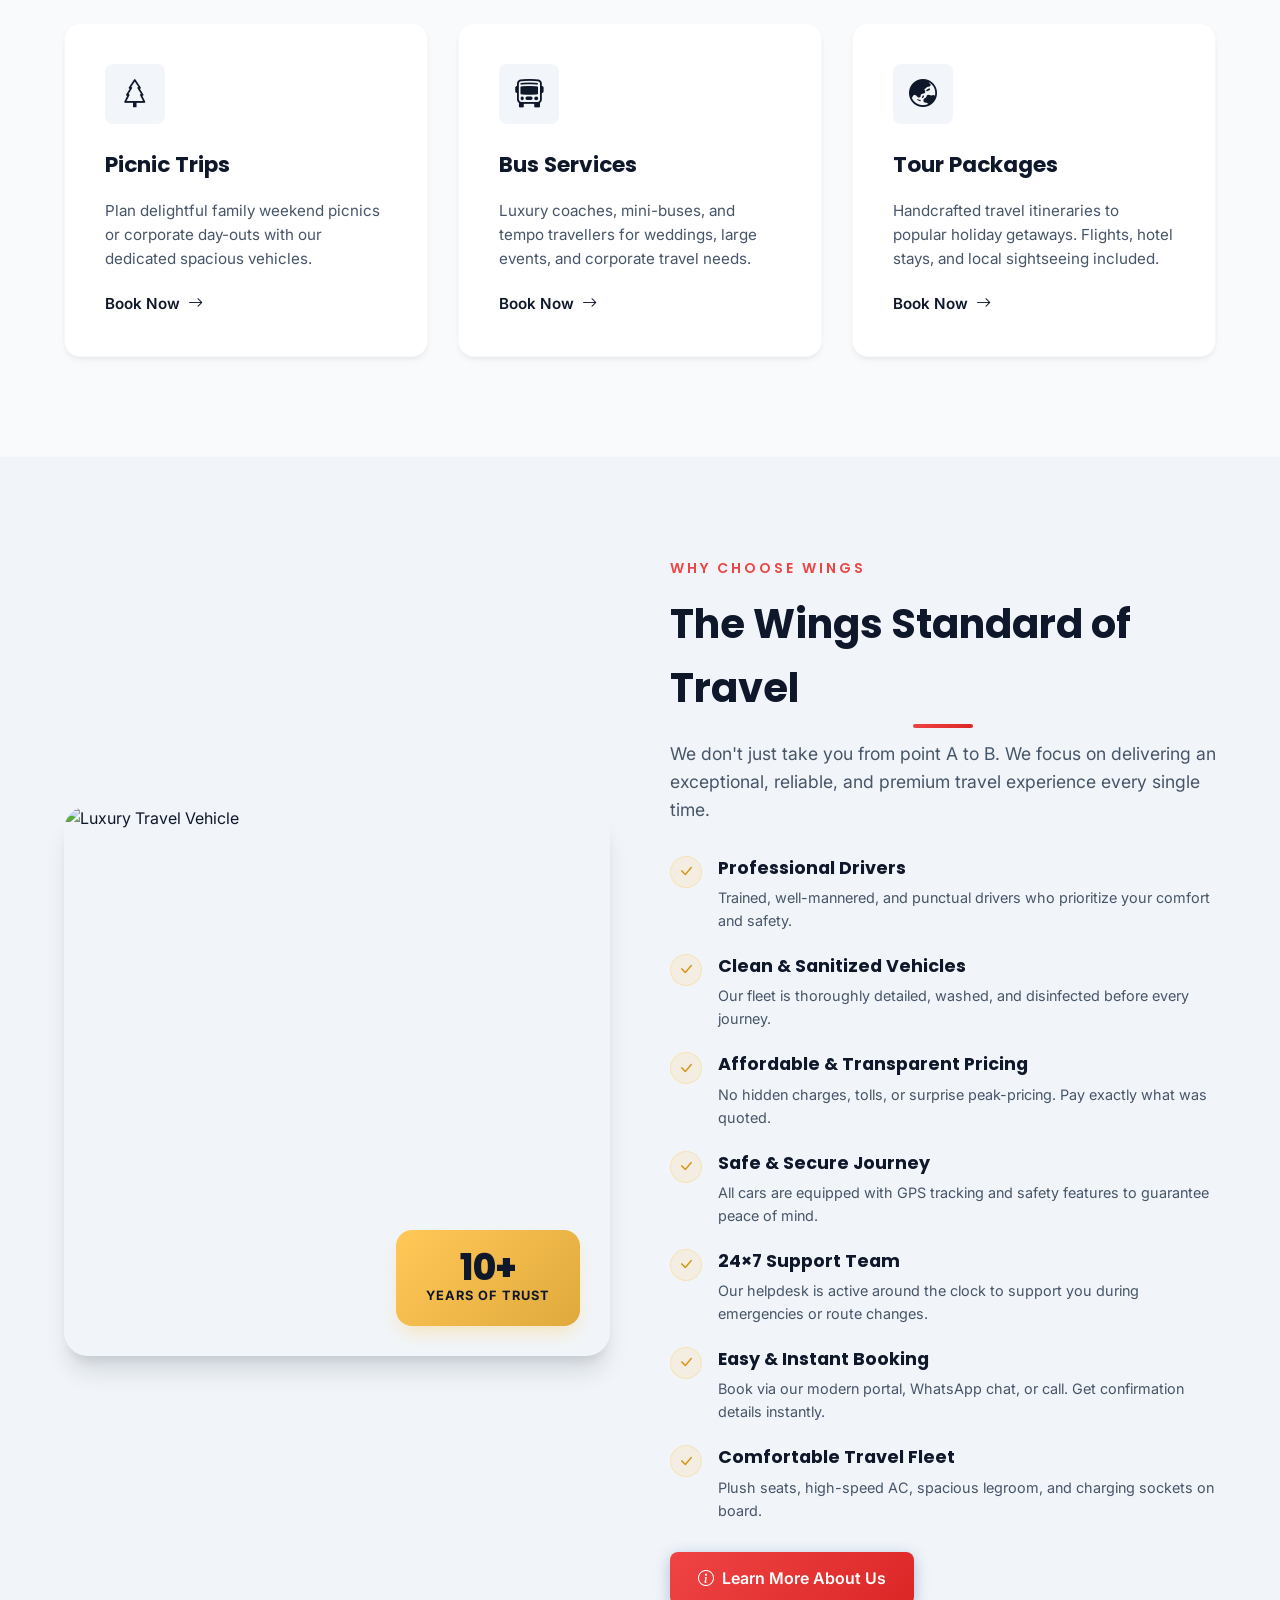
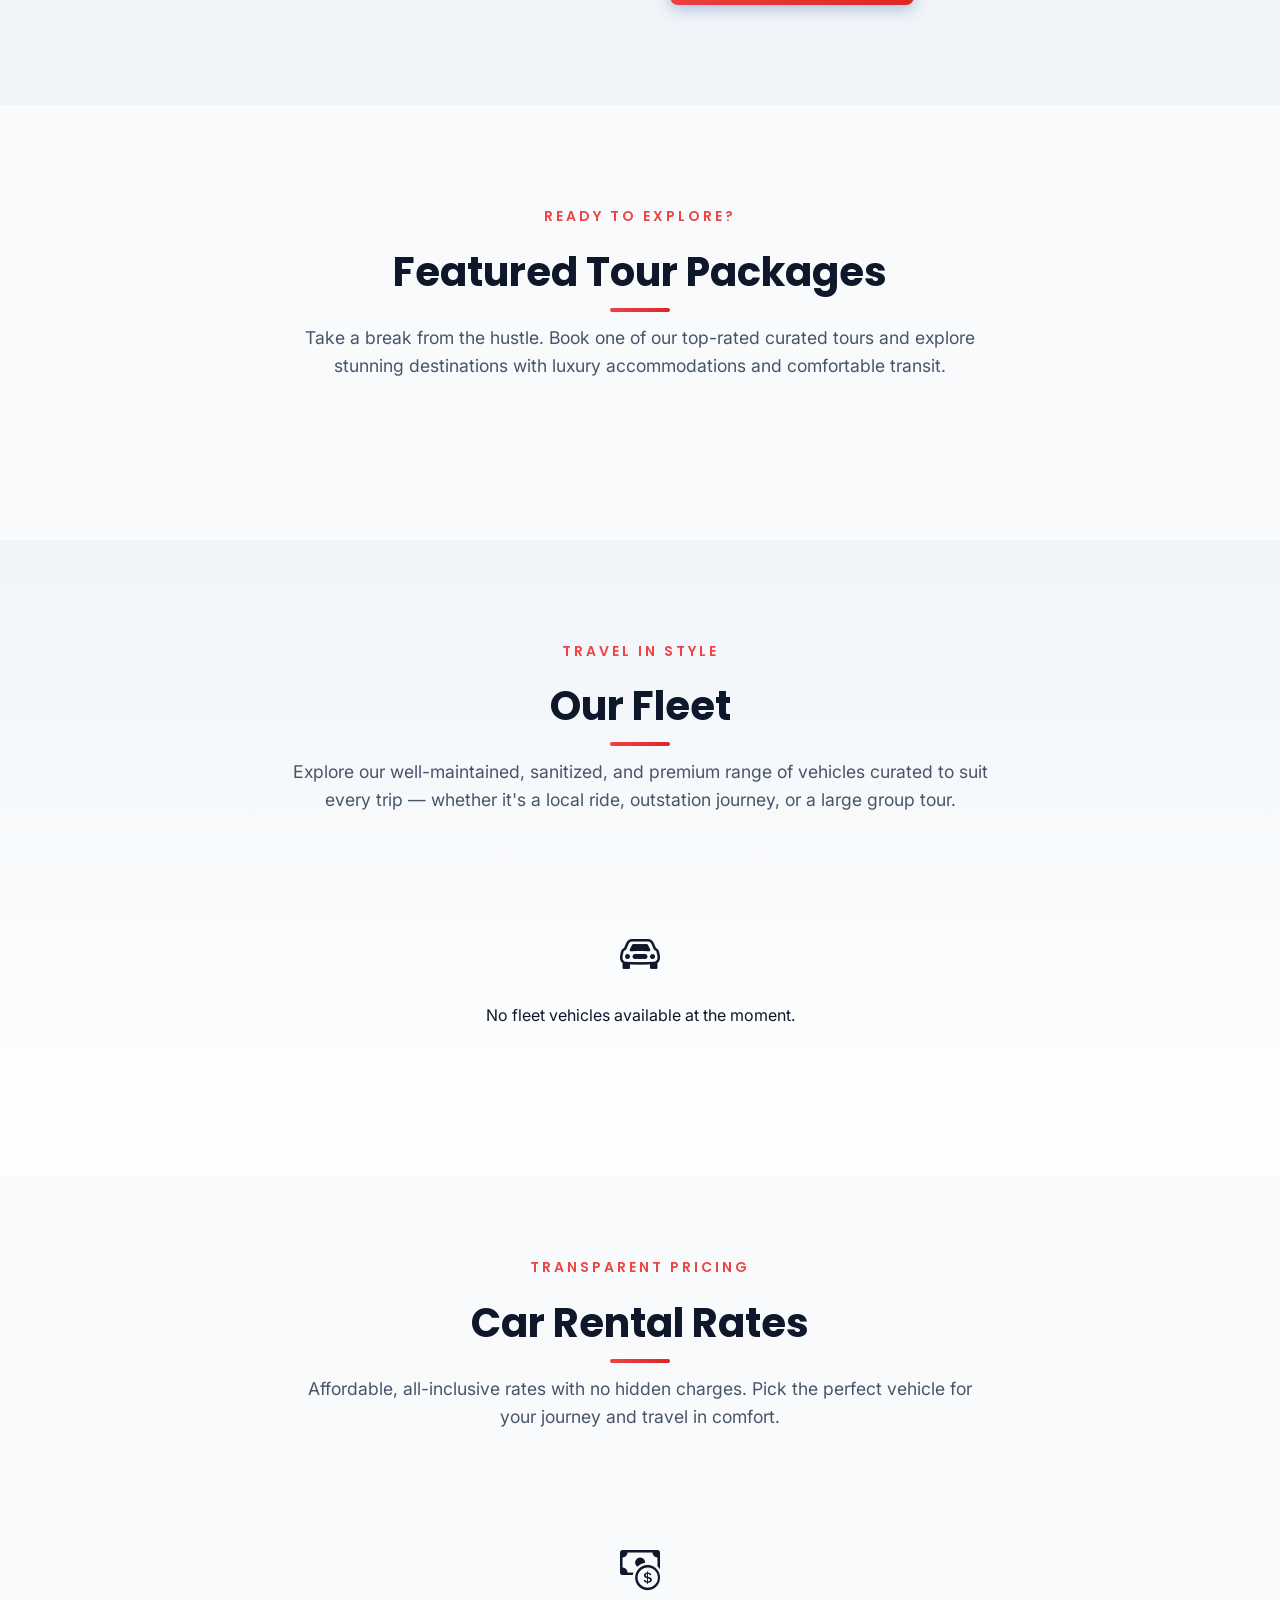
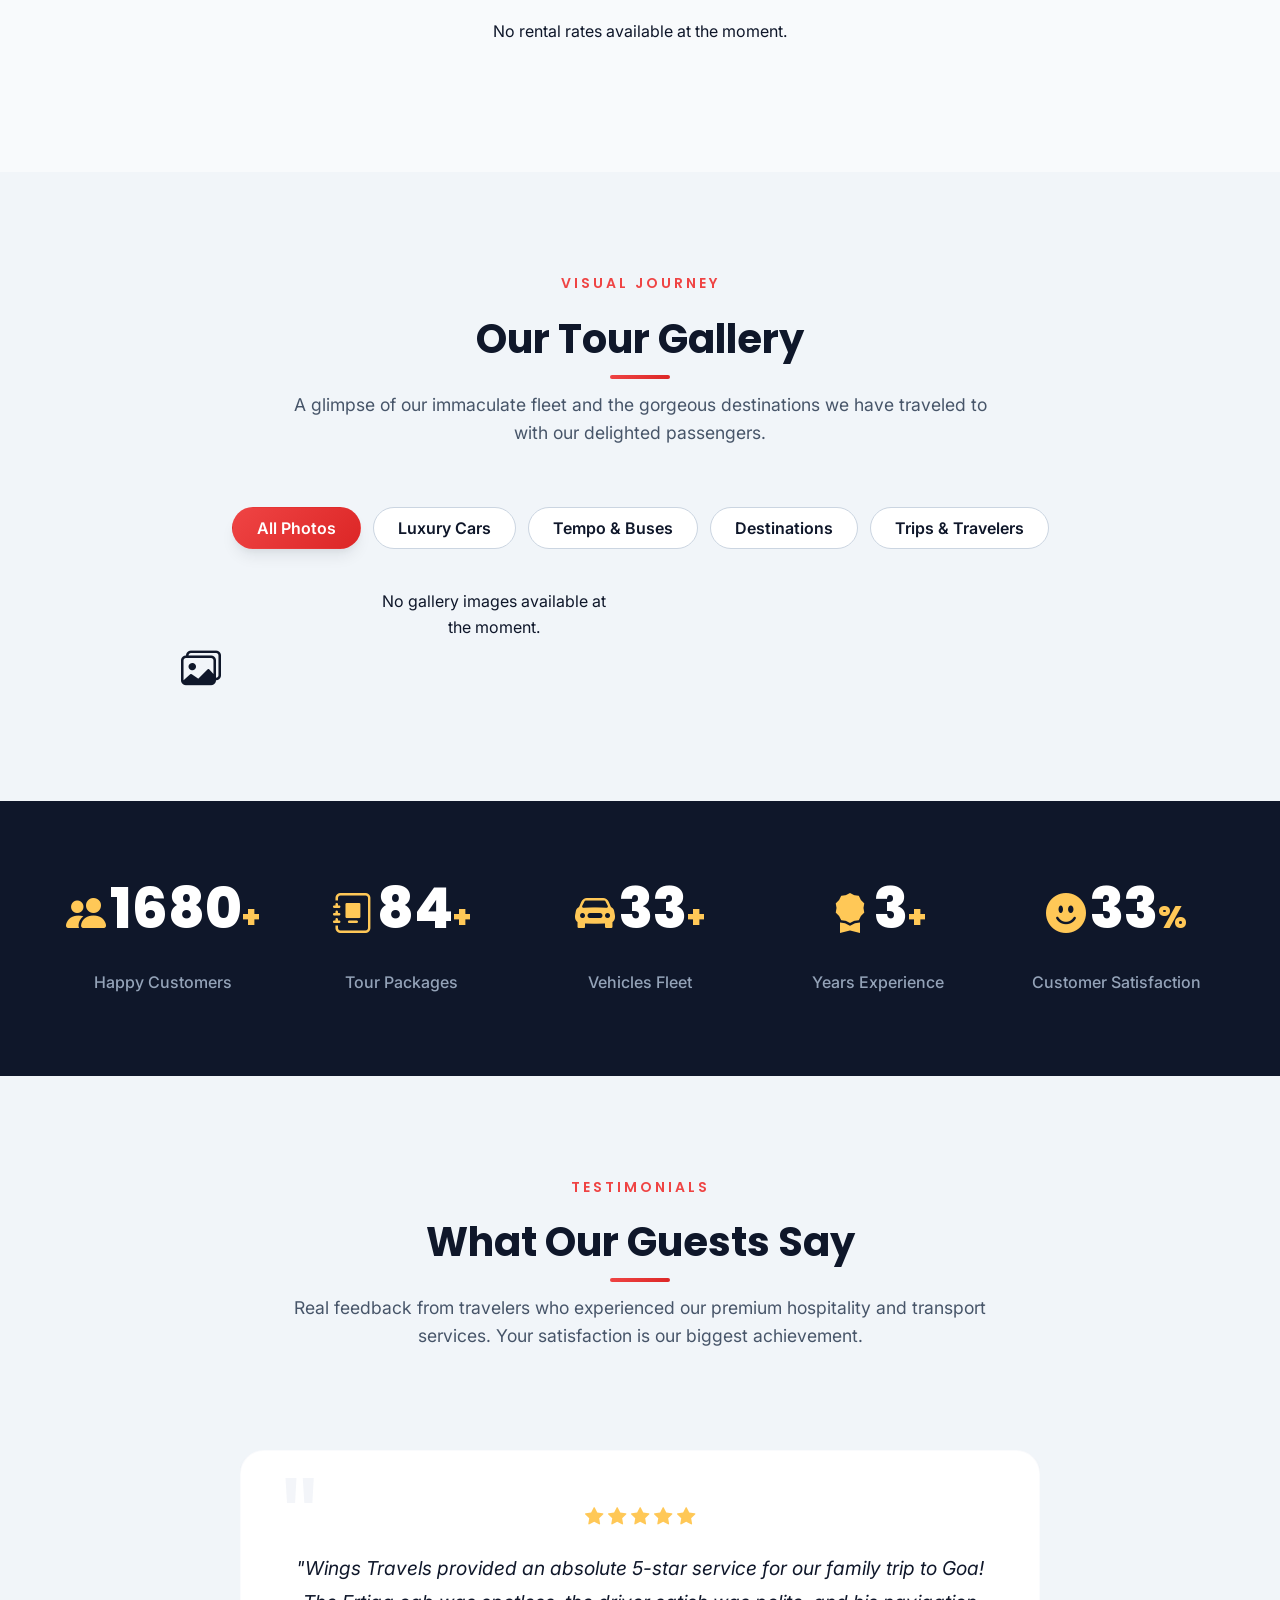
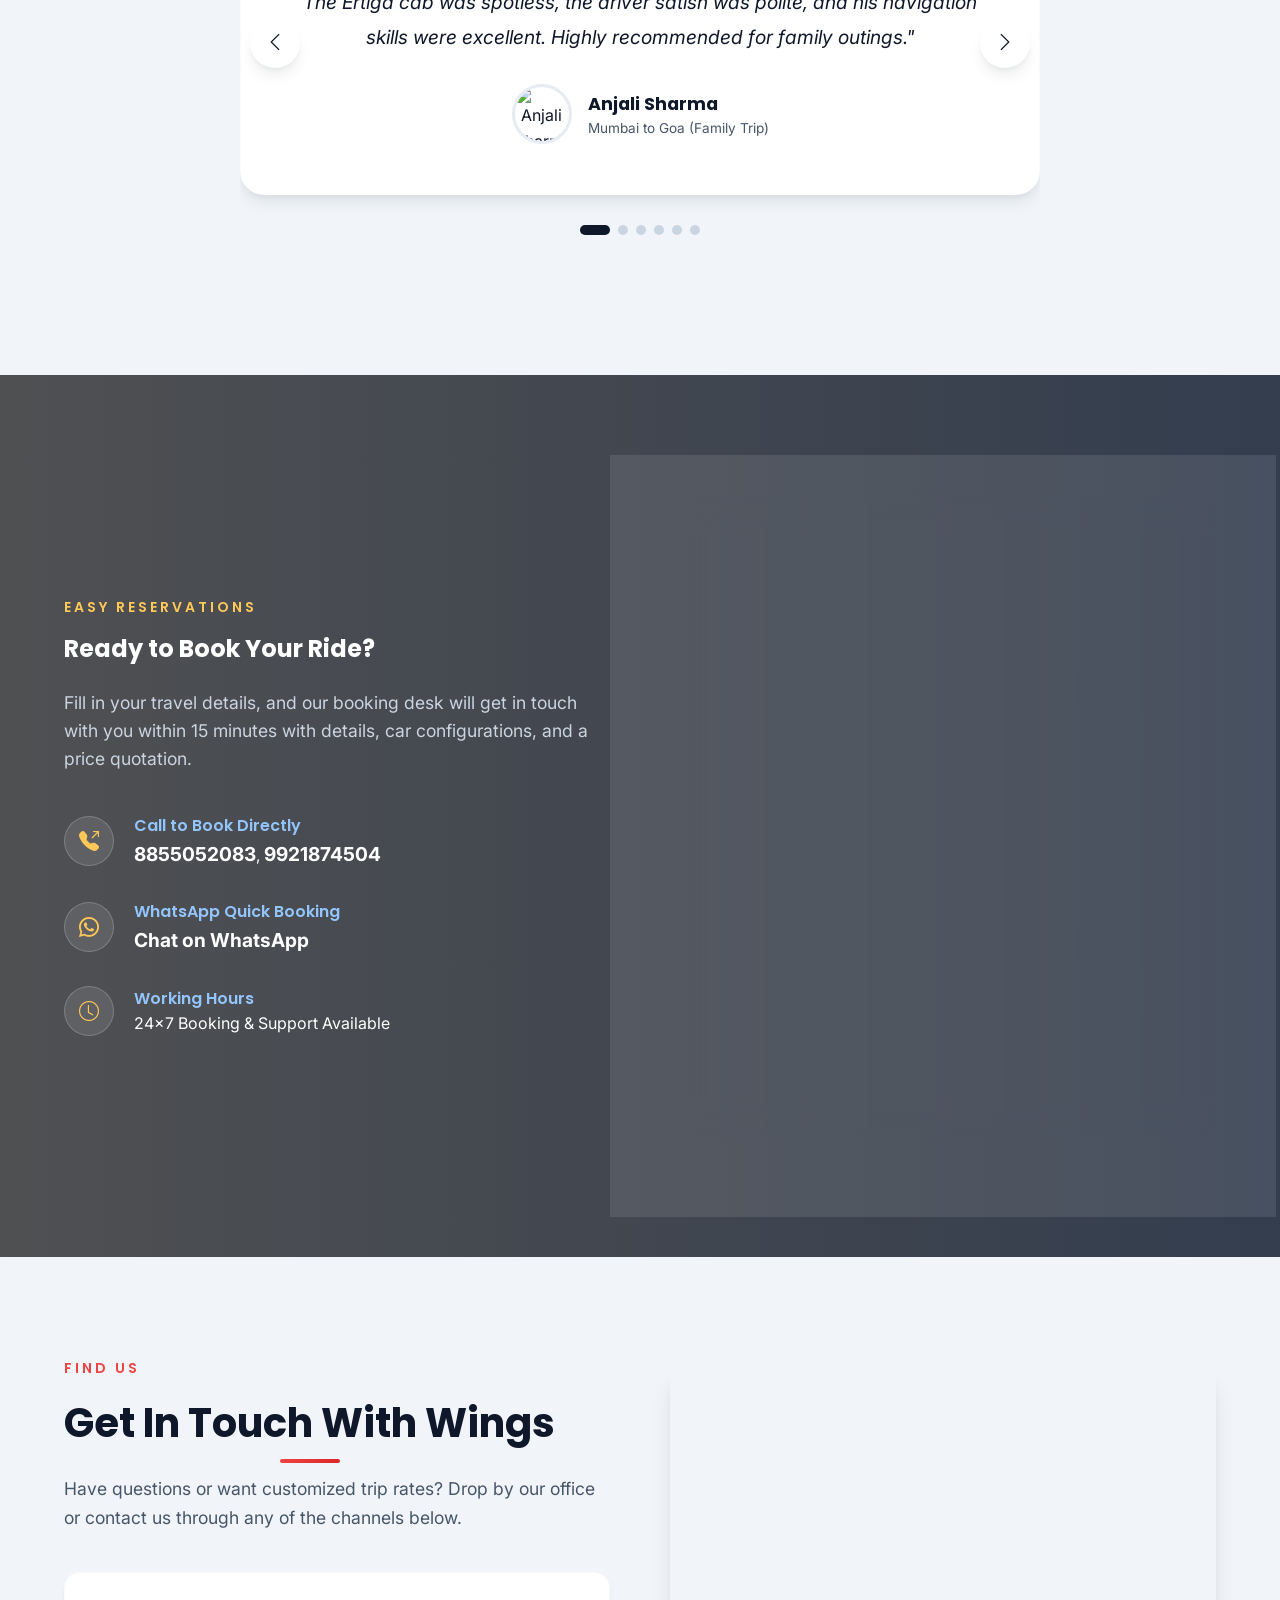
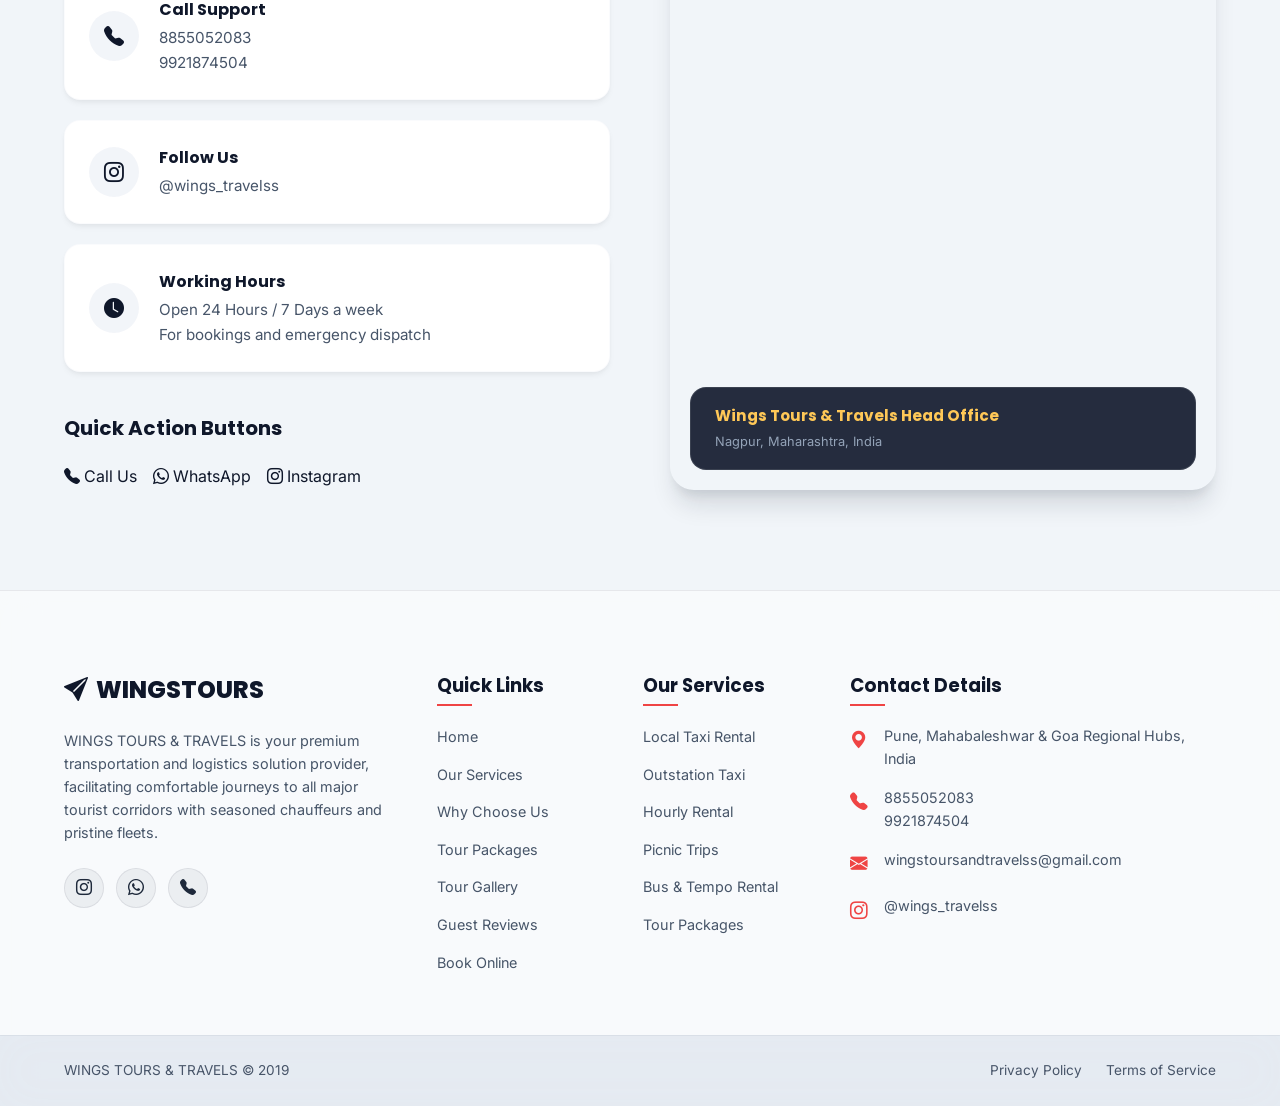
==== commit 51f4f71f: "Added details of these email and map location changes" ====
--- a/index.html
+++ b/index.html
@@ -69,12 +69,12 @@
             <ul class="nav-menu" id="navMenu">
                 <li><a href="#home" class="nav-link active">Home</a></li>
                 <li><a href="about.html" class="nav-link">About Us</a></li>
+                <li><a href="#services" class="nav-link">Services</a></li>
                 <li><a href="#packages" class="nav-link">Tour Packages</a></li>
-                <li><a href="#services" class="nav-link">Services</a></li>
                 <li><a href="#fleet" class="nav-link">Our Fleet</a></li>
                 <li><a href="#rental-rates" class="nav-link">Rental Rates</a></li>
                 <li><a href="#gallery" class="nav-link">Gallery</a></li>
-                <li><a href="#booking" class="nav-link">Contact</a></li>
+                <li><a href="#contact" class="nav-link">Contact</a></li>
             </ul>
         </div>
     </nav>
@@ -291,7 +291,76 @@
         </div>
     </section>
 
-    <!-- 6. Live Statistics Section -->
+
+
+    <!-- ==================== OUR FLEET SECTION ==================== -->
+    <section id="fleet" class="section fleet-section bg-light">
+        <div class="section-header container">
+            <span class="section-tagline">Travel In Style</span>
+            <h2 class="section-title">Our Fleet</h2>
+            <p class="section-subtitle">Explore our well-maintained, sanitized, and premium range of vehicles curated
+                to suit every trip — whether it's a local ride, outstation journey, or a large group tour.</p>
+        </div>
+
+        <div class="fleet-grid container" id="fleetGrid">
+            <!-- Vehicle cards loaded dynamically -->
+            <div class="fleet-skeleton">
+                <div class="skeleton-card"></div>
+                <div class="skeleton-card"></div>
+                <div class="skeleton-card"></div>
+            </div>
+        </div>
+    </section>
+
+    <!-- ==================== CAR RENTAL RATES SECTION ==================== -->
+    <section id="rental-rates" class="section rental-rates-section">
+        <div class="section-header container">
+            <span class="section-tagline">Transparent Pricing</span>
+            <h2 class="section-title">Car Rental Rates</h2>
+            <p class="section-subtitle">Affordable, all-inclusive rates with no hidden charges. Pick the perfect vehicle for your journey and travel in comfort.</p>
+        </div>
+
+        <div class="rental-grid container" id="rentalRatesGrid">
+            <!-- Up to 4 rental cards loaded dynamically -->
+            <div class="fleet-skeleton">
+                <div class="skeleton-card"></div>
+                <div class="skeleton-card"></div>
+                <div class="skeleton-card"></div>
+                <div class="skeleton-card"></div>
+            </div>
+        </div>
+
+        <!-- View All Button (shown when > 4 vehicles exist) -->
+        <div class="rental-view-all container" id="rentalViewAllWrap" style="display:none;">
+            <a href="tariffs.html" class="btn btn-primary rental-view-all-btn">
+                View All Tariffs &amp; Rates <i class="bi bi-arrow-right-circle-fill"></i>
+            </a>
+        </div>
+    </section>
+
+    <!-- ==================== TOUR GALLERY SECTION (Relocated below Rental Rates) ==================== -->
+    <section id="gallery" class="section gallery-section bg-light">
+        <div class="section-header container">
+            <span class="section-tagline">Visual Journey</span>
+            <h2 class="section-title">Our Tour Gallery</h2>
+            <p class="section-subtitle">A glimpse of our immaculate fleet and the gorgeous destinations we have traveled
+                to with our delighted passengers.</p>
+        </div>
+
+        <div class="gallery-filters container">
+            <button class="filter-btn active" data-filter="all">All Photos</button>
+            <button class="filter-btn" data-filter="cars">Luxury Cars</button>
+            <button class="filter-btn" data-filter="buses">Tempo & Buses</button>
+            <button class="filter-btn" data-filter="destinations">Destinations</button>
+            <button class="filter-btn" data-filter="trips">Trips & Travelers</button>
+        </div>
+
+        <div class="gallery-grid container" id="galleryGrid">
+            <!-- Loaded dynamically from database -->
+        </div>
+    </section>
+
+    <!-- 6. Live Statistics Section (Relocated below Our Tour Gallery) -->
     <section class="section stats-section bg-dark text-white">
         <div class="stats-grid container" id="statsGrid">
             <!-- Stat Item 1 -->
@@ -327,72 +396,7 @@
         </div>
     </section>
 
-    <!-- 7. Responsive Masonry Gallery Section -->
-    <section id="gallery" class="section gallery-section">
-        <div class="section-header container">
-            <span class="section-tagline">Visual Journey</span>
-            <h2 class="section-title">Our Tour Gallery</h2>
-            <p class="section-subtitle">A glimpse of our immaculate fleet and the gorgeous destinations we have traveled
-                to with our delighted passengers.</p>
-        </div>
-
-        <div class="gallery-filters container">
-            <button class="filter-btn active" data-filter="all">All Photos</button>
-            <button class="filter-btn" data-filter="cars">Luxury Cars</button>
-            <button class="filter-btn" data-filter="buses">Tempo & Buses</button>
-            <button class="filter-btn" data-filter="destinations">Destinations</button>
-            <button class="filter-btn" data-filter="trips">Trips & Travelers</button>
-        </div>
-
-        <div class="gallery-grid container" id="galleryGrid">
-            <!-- Loaded dynamically from database -->
-        </div>
-    </section>
-
-    <!-- ==================== OUR FLEET SECTION ==================== -->
-    <section id="fleet" class="section fleet-section bg-light">
-        <div class="section-header container">
-            <span class="section-tagline">Travel In Style</span>
-            <h2 class="section-title">Our Fleet</h2>
-            <p class="section-subtitle">Explore our well-maintained, sanitized, and premium range of vehicles curated
-                to suit every trip — whether it's a local ride, outstation journey, or a large group tour.</p>
-        </div>
-
-        <div class="fleet-grid container" id="fleetGrid">
-            <!-- Vehicle cards loaded dynamically -->
-            <div class="fleet-skeleton">
-                <div class="skeleton-card"></div>
-                <div class="skeleton-card"></div>
-                <div class="skeleton-card"></div>
-            </div>
-        </div>
-    </section>
-
-    <!-- ==================== CAR RENTAL RATES SECTION ==================== -->
-    <section id="rental-rates" class="section rental-rates-section">
-        <div class="section-header container">
-            <span class="section-tagline">Transparent Pricing</span>
-            <h2 class="section-title">Car Rental Rates</h2>
-            <p class="section-subtitle">Affordable, all-inclusive rates with no hidden charges. Pick the perfect vehicle for your journey and travel in comfort.</p>
-        </div>
-
-        <div class="rental-grid container" id="rentalRatesGrid">
-            <!-- Up to 4 rental cards loaded dynamically -->
-            <div class="fleet-skeleton">
-                <div class="skeleton-card"></div>
-                <div class="skeleton-card"></div>
-                <div class="skeleton-card"></div>
-                <div class="skeleton-card"></div>
-            </div>
-        </div>
-
-        <!-- View All Button (shown when > 4 vehicles exist) -->
-        <div class="rental-view-all container" id="rentalViewAllWrap" style="display:none;">
-            <a href="tariffs.html" class="btn btn-primary rental-view-all-btn">
-                View All Tariffs &amp; Rates <i class="bi bi-arrow-right-circle-fill"></i>
-            </a>
-        </div>
-    </section>
+
 
     <!-- Custom Lightbox Modal -->
     <div id="lightbox" class="lightbox">
@@ -867,14 +871,13 @@
             <!-- Maps Column -->
             <div class="contact-map-col reveal-fade-in">
                 <div class="map-container-wrapper">
-                    <!-- Map placeholder representing location in Western Maharashtra / Pune / Mumbai area where tourist rentals frequently operate -->
                     <iframe
-                        src="https://www.google.com/maps/embed?pb=!1m18!1m12!1m3!1d121059.04300994326!2d73.78980145229606!3d18.52460355157143!2m3!1f0!2f0!3f0!3m2!1i1024!2i768!4f13.1!3m3!1m2!1s0x3bc2bf2e67461101%3A0x828d43bf9d9ee343!2sPune%2C%20Maharashtra!5e0!3m2!1sen!2sin!4v1700000000000!5m2!1sen!2sin"
+                        src="https://www.google.com/maps/embed?pb=!1m18!1m12!1m3!1d3720.0039234857447!2d79.07468161540302!3d21.185250285914362!2m3!1f0!2f0!3f0!3m2!1i1024!2i768!4f13.1!3m3!1m2!1s0x3bd4c1fdb02ceef5%3A0x4c286f9bb3105c51!2sWING&#39;S%20TOURS%20AND%20TRAVELS!5e0!3m2!1sen!2sin!4v1700000000000!5m2!1sen!2sin"
                         width="100%" height="450" style="border:0;" allowfullscreen="" loading="lazy"
                         referrerpolicy="no-referrer-when-downgrade" title="Wings Tours Location Map"></iframe>
                     <div class="map-overlay-badge">
                         <h4>Wings Tours & Travels Head Office</h4>
-                        <p>Pune - Mahabaleshwar - Goa Travel Corridor</p>
+                        <p>Nagpur, Maharashtra, India</p>
                     </div>
                 </div>
             </div>
@@ -945,7 +948,7 @@
                     </li>
                     <li>
                         <i class="bi bi-envelope-fill"></i>
-                        <span>booking@wingstravels.co.in</span>
+                        <span><a href="mailto:wingstoursandtravelss@gmail.com">wingstoursandtravelss@gmail.com</a></span>
                     </li>
                     <li>
                         <i class="bi bi-instagram"></i>
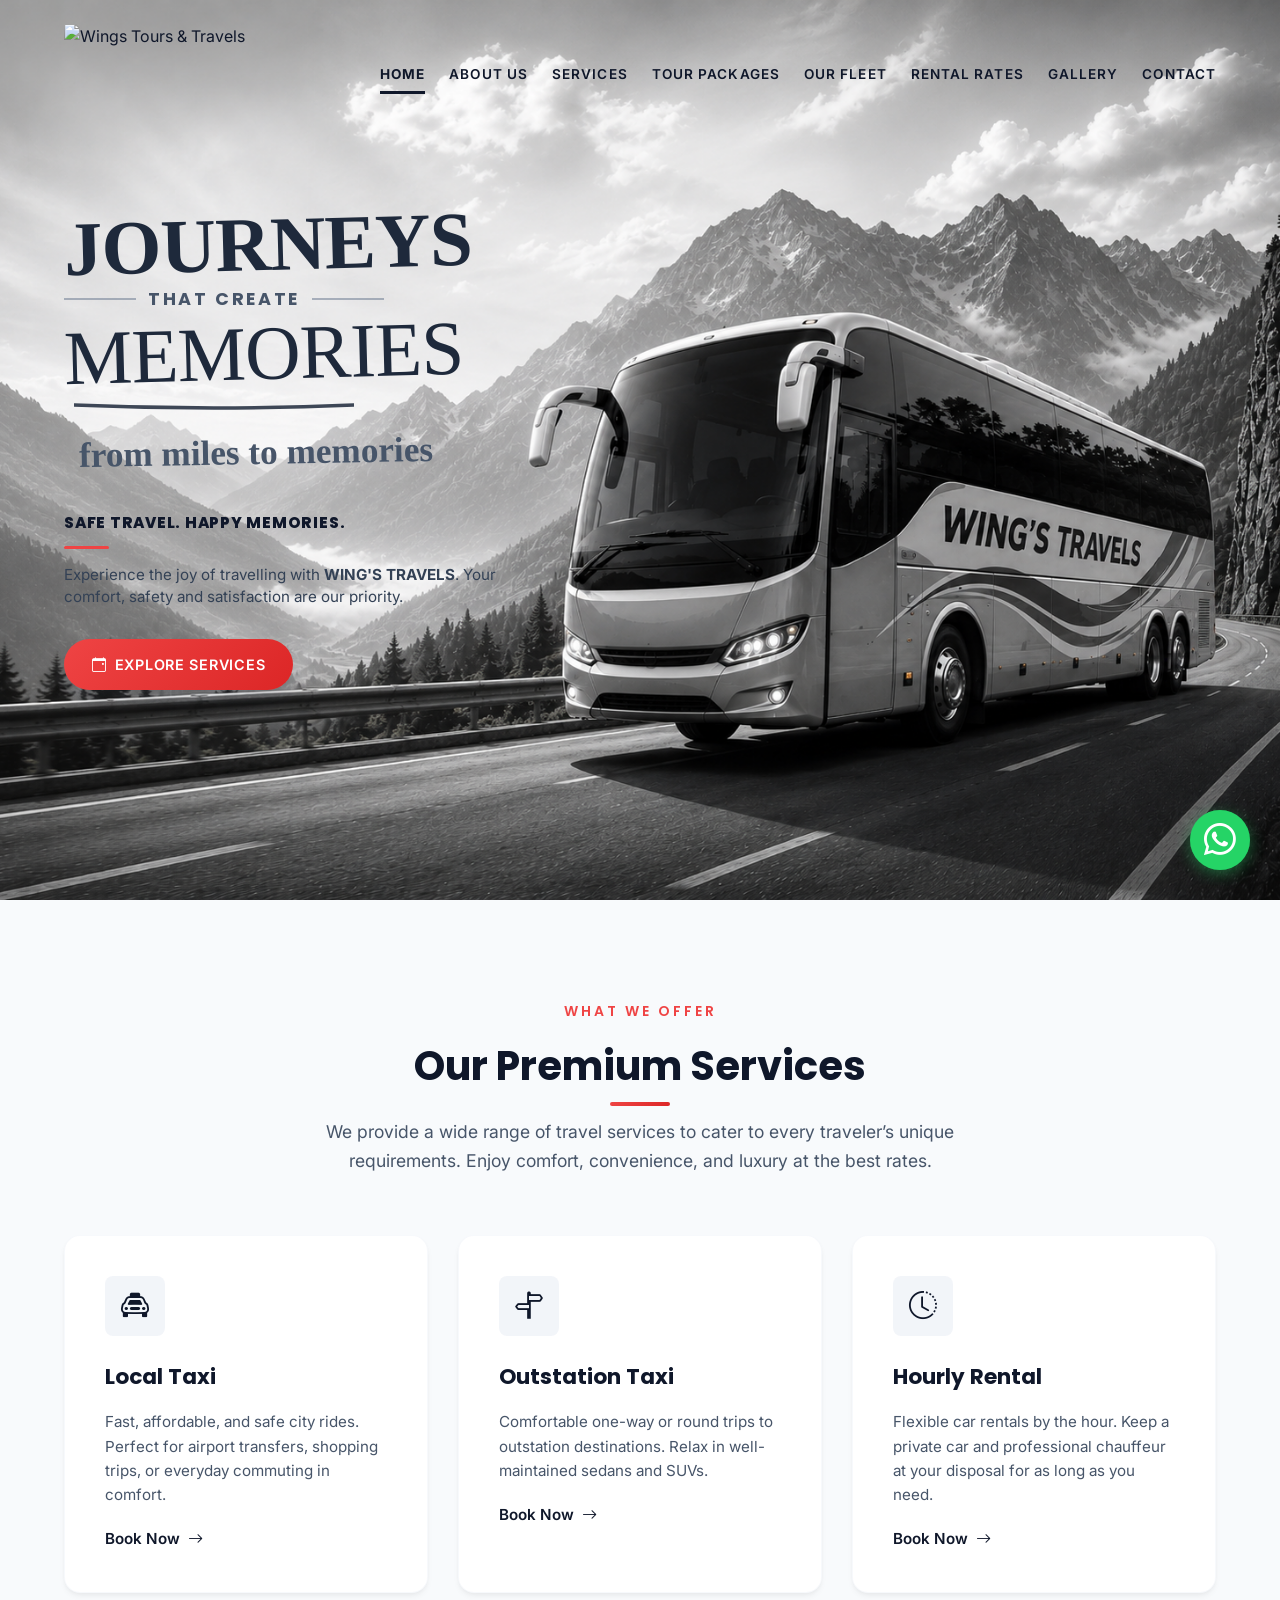
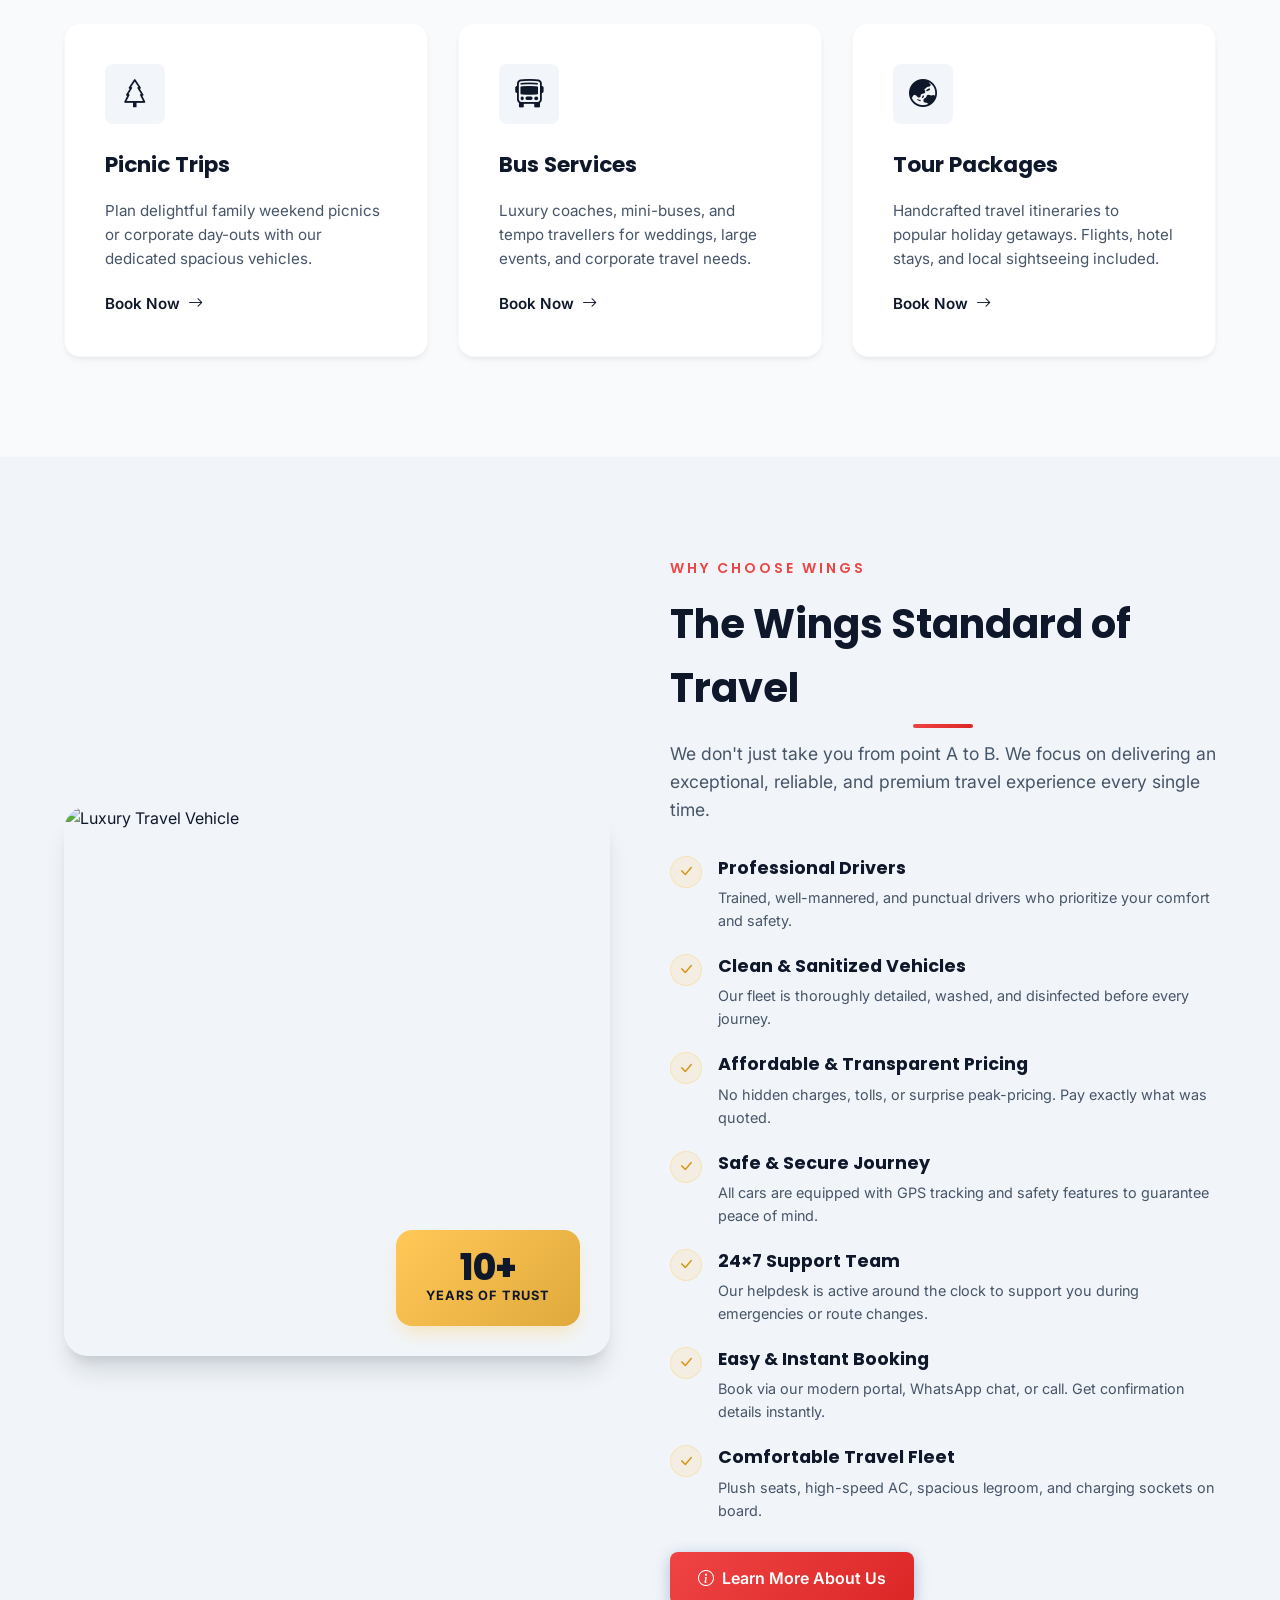
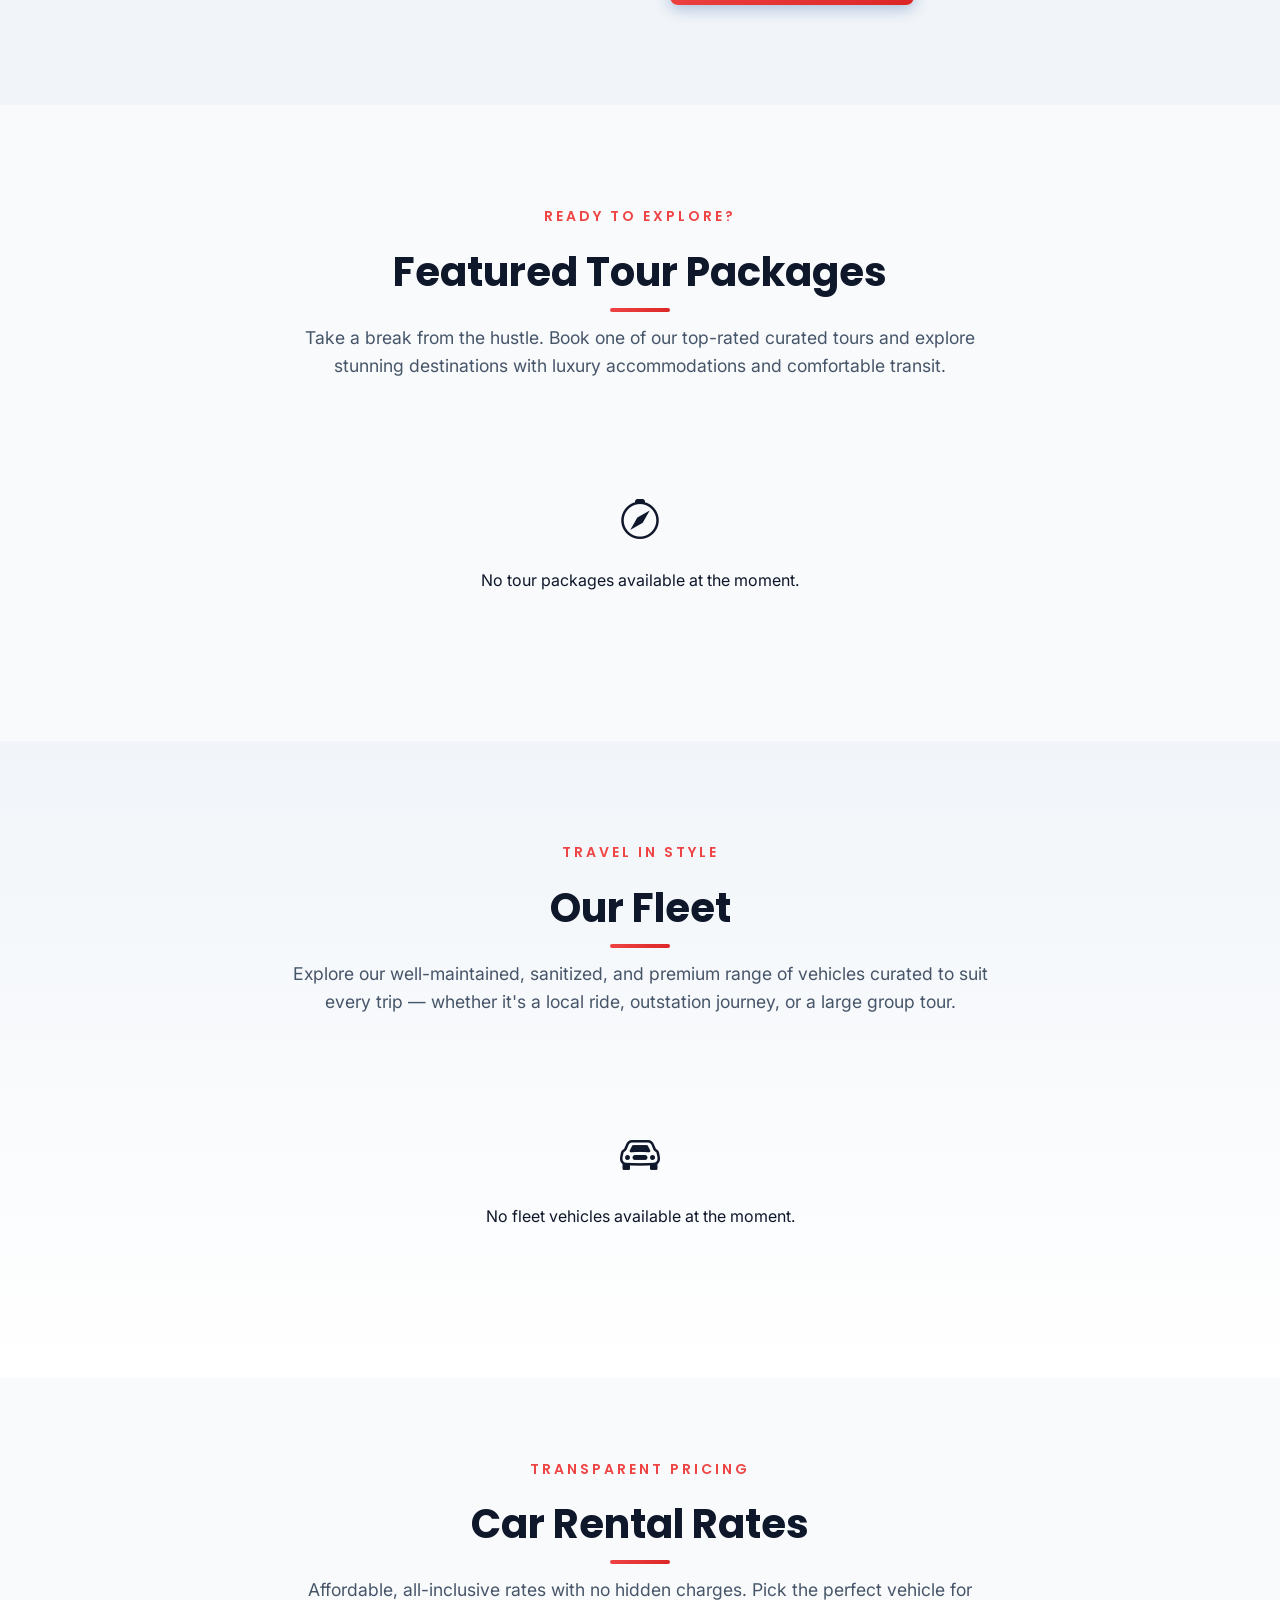
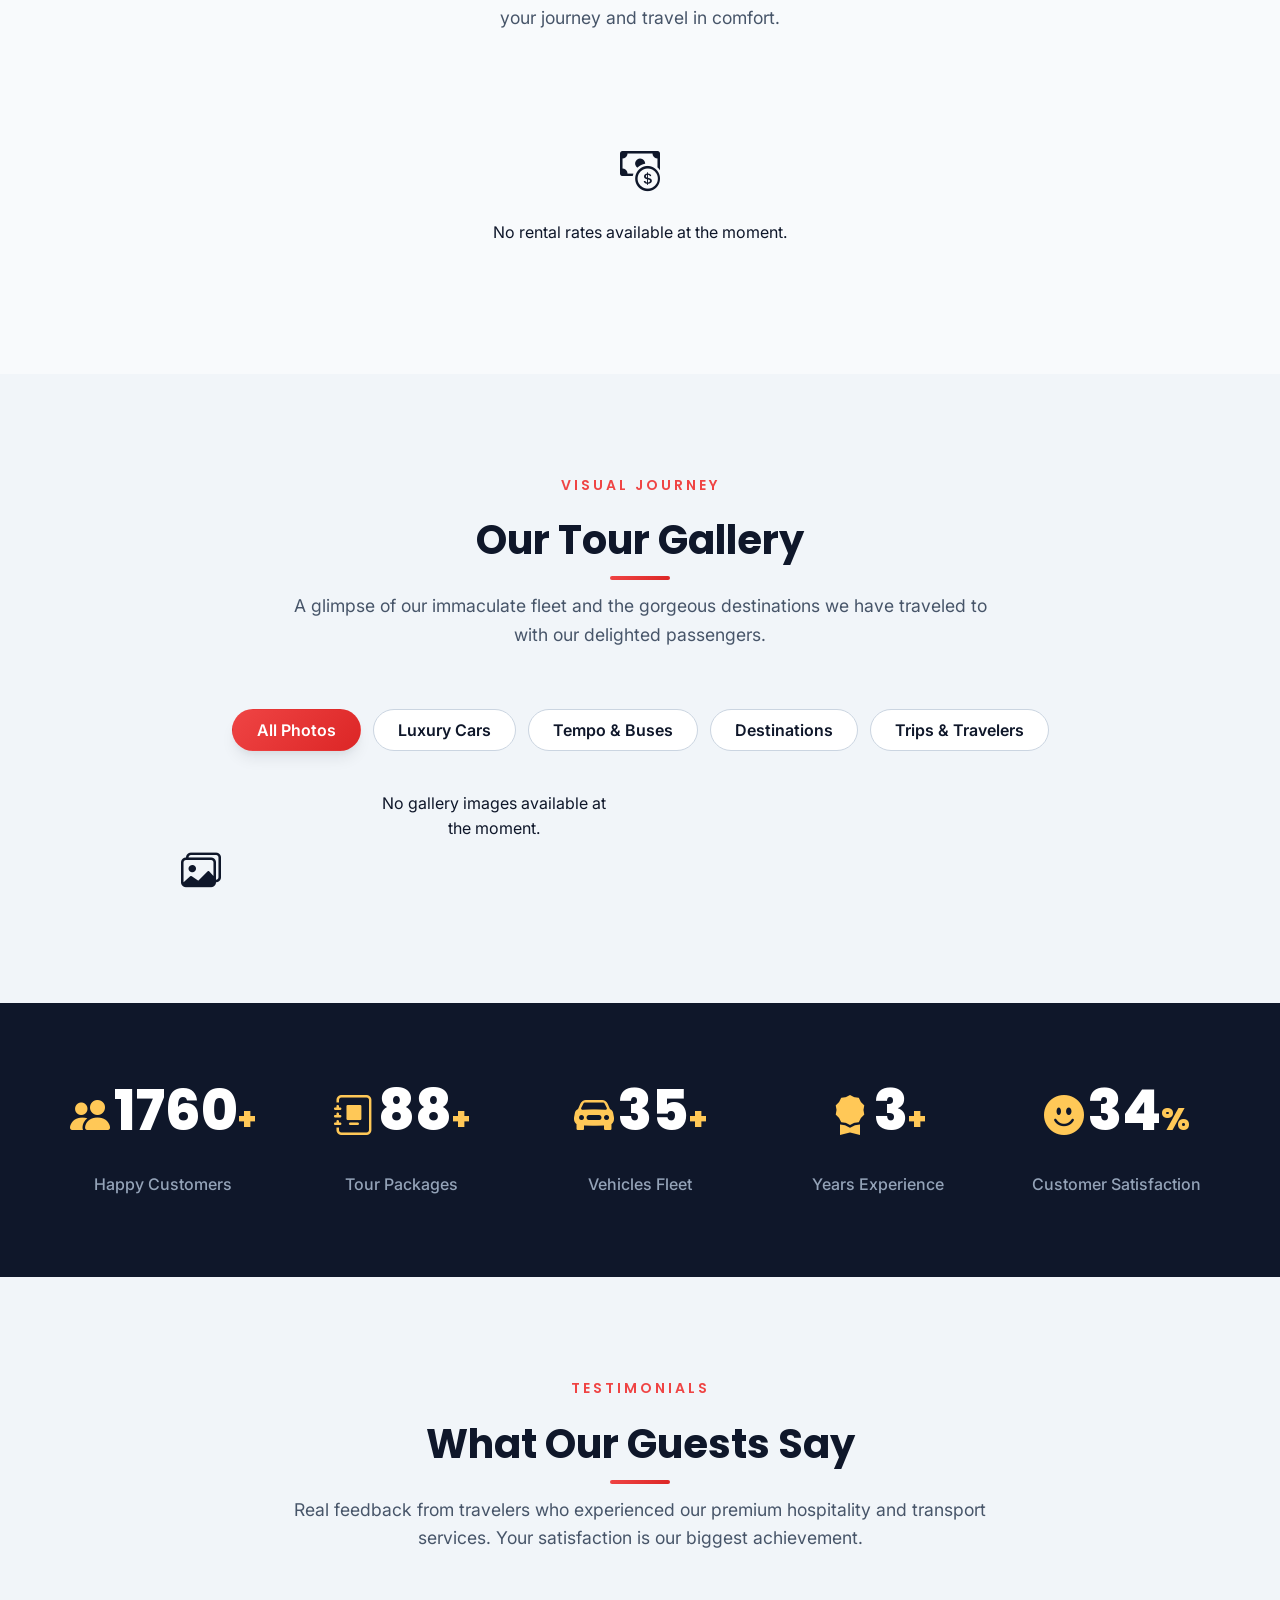
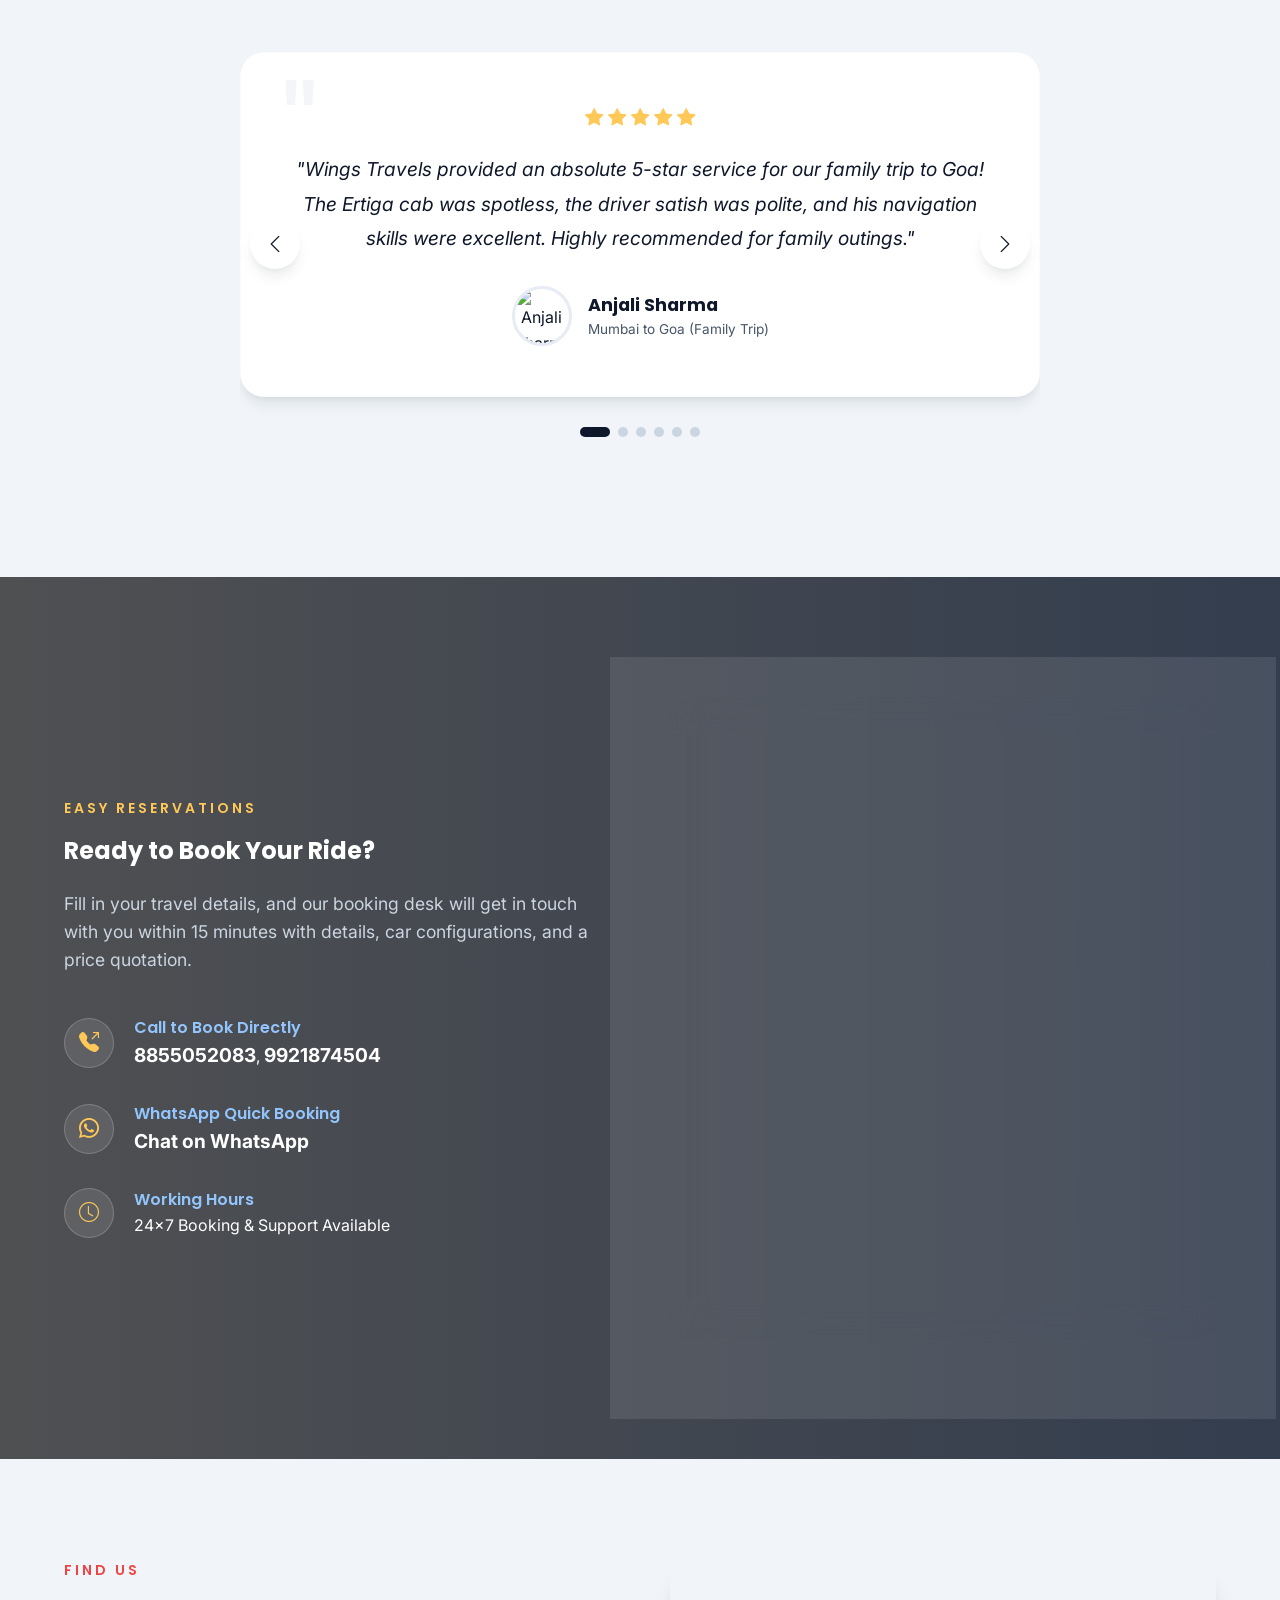
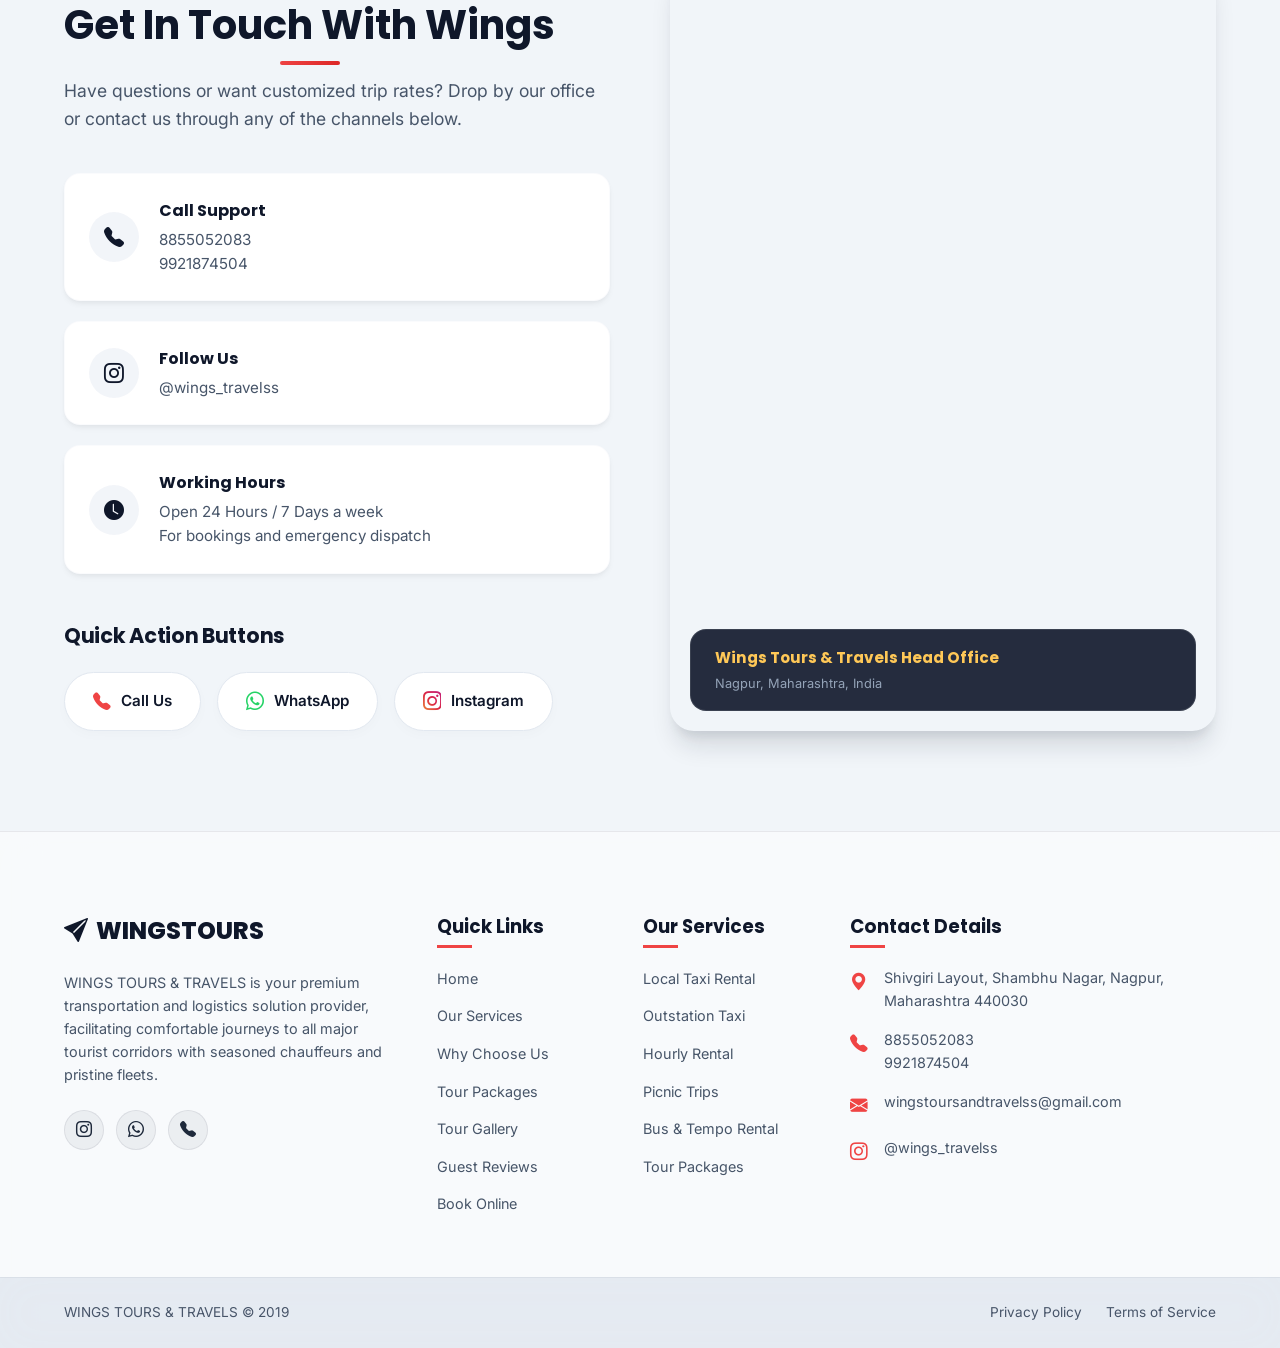
==== commit 22f19ddb: "miner fiexs" ====
--- a/index.html
+++ b/index.html
@@ -20,7 +20,7 @@
     <link rel="preconnect" href="https://fonts.googleapis.com">
     <link rel="preconnect" href="https://fonts.gstatic.com" crossorigin>
     <link
-        href="https://fonts.googleapis.com/css2?family=Inter:wght@300;400;500;600;700&family=Poppins:wght@400;500;600;700;800&family=Permanent+Marker&family=Caveat:wght@700&display=swap"
+        href="https://fonts.googleapis.com/css2?family=Inter:wght@300;400;500;600;700&family=Poppins:wght@400;500;600;700;800&family=Cinzel:wght@400;500;600;700;800&family=Pinyon+Script&display=swap"
         rel="stylesheet">
 
     <!-- Bootstrap Icons -->
@@ -99,7 +99,7 @@
                     </div>
                 </div>
 
-                <p class="hero-cursive-text">Travel Happy. Memories.</p>
+                <p class="hero-cursive-text">from miles to memories</p>
 
                 <div class="hero-subtext-group">
                     <p class="hero-alert-text">SAFE TRAVEL. HAPPY MEMORIES.</p>
@@ -309,6 +309,13 @@
                 <div class="skeleton-card"></div>
                 <div class="skeleton-card"></div>
             </div>
+        </div>
+
+        <!-- View All Fleet Button (shown when > 4 vehicles exist) -->
+        <div class="fleet-view-all container" id="fleetViewAllWrap" style="display:none;">
+            <a href="fleet.html" class="btn btn-primary fleet-view-all-btn">
+                View All Fleet Vehicles <i class="bi bi-arrow-right-circle-fill"></i>
+            </a>
         </div>
     </section>
 
@@ -937,7 +944,7 @@
                 <ul class="footer-contact-list">
                     <li>
                         <i class="bi bi-geo-alt-fill"></i>
-                        <span>Pune, Mahabaleshwar & Goa Regional Hubs, India</span>
+                        <span><a href="https://maps.google.com/?q=WING'S+TOURS+AND+TRAVELS,+Shivgiri+Layout,+Shambhu+Nagar,+Nagpur,+Maharashtra+440030" target="_blank" rel="noopener">Shivgiri Layout, Shambhu Nagar, Nagpur, Maharashtra 440030</a></span>
                     </li>
                     <li>
                         <i class="bi bi-telephone-fill"></i>
--- a/style.css
+++ b/style.css
@@ -2008,15 +2008,16 @@
 }
 
 .quick-contact-actions {
-    margin-top: 40px;
+    margin-top: 45px;
 }
 
 .quick-contact-actions h3 {
     font-family: var(--font-heading);
-    font-size: 1.25rem;
+    font-size: 1.3rem;
     font-weight: 700;
     margin-bottom: 20px;
     color: var(--color-dark);
+    letter-spacing: -0.3px;
 }
 
 .action-buttons-flex {
@@ -2025,14 +2026,81 @@
     gap: 16px;
 }
 
-.btn-instagram-btn {
+.btn-action {
+    display: inline-flex;
+    align-items: center;
+    justify-content: center;
+    gap: 10px;
+    padding: 14px 28px;
+    border-radius: 50px;
+    font-size: 0.95rem;
+    font-weight: 600;
+    text-decoration: none;
+    background: #ffffff;
+    border: 1px solid #e2e8f0;
+    color: #0f172a;
+    box-shadow: 0 4px 12px rgba(15, 23, 42, 0.02);
+    transition: all 0.3s cubic-bezier(0.4, 0, 0.2, 1);
+    cursor: pointer;
+}
+
+/* Call Action Button */
+.btn-action.btn-call-action i {
+    color: #ef4444;
+    font-size: 1.1rem;
+    transition: transform 0.3s ease;
+}
+
+.btn-action.btn-call-action:hover {
+    border-color: #ef4444;
+    background-color: #fef2f2;
+    color: #ef4444;
+    box-shadow: 0 8px 20px rgba(239, 68, 68, 0.1);
+    transform: translateY(-2px);
+}
+
+.btn-action.btn-call-action:hover i {
+    transform: scale(1.15) rotate(-10deg);
+}
+
+/* WhatsApp Action Button */
+.btn-action.btn-whatsapp-action i {
+    color: #25d366;
+    font-size: 1.15rem;
+    transition: transform 0.3s ease;
+}
+
+.btn-action.btn-whatsapp-action:hover {
+    border-color: #25d366;
+    background-color: #f0fdf4;
+    color: #16a34a;
+    box-shadow: 0 8px 20px rgba(37, 211, 102, 0.1);
+    transform: translateY(-2px);
+}
+
+.btn-action.btn-whatsapp-action:hover i {
+    transform: scale(1.15);
+}
+
+/* Instagram Action Button */
+.btn-action.btn-instagram-action i {
     background: linear-gradient(45deg, #f09433 0%, #e6683c 25%, #dc2743 50%, #cc2366 75%, #bc1888 100%);
-    color: var(--color-white);
-}
-
-.btn-instagram-btn:hover {
+    -webkit-background-clip: text;
+    -webkit-text-fill-color: transparent;
+    font-size: 1.15rem;
+    transition: transform 0.3s ease;
+}
+
+.btn-action.btn-instagram-action:hover {
+    border-color: #e1306c;
+    background-color: #fff1f2;
+    color: #db2777;
+    box-shadow: 0 8px 20px rgba(225, 48, 108, 0.15);
     transform: translateY(-2px);
-    box-shadow: 0 4px 15px rgba(220, 39, 67, 0.3);
+}
+
+.btn-action.btn-instagram-action:hover i {
+    transform: scale(1.15) rotate(10deg);
 }
 
 /* Map Styling */
@@ -2184,10 +2252,17 @@
     font-size: 0.9rem;
 }
 
+.footer-contact-list li span,
+.footer-contact-list li a {
+    word-break: break-word;
+    overflow-wrap: anywhere;
+}
+
 .footer-contact-list i {
     color: var(--color-secondary);
     font-size: 1.1rem;
     margin-top: 2px;
+    flex-shrink: 0;
 }
 
 .footer-contact-list a {
@@ -2711,6 +2786,11 @@
     .success-actions {
         flex-direction: column;
     }
+
+    .footer-top {
+        grid-template-columns: 1fr;
+        gap: 30px;
+    }
 }
 
 /* ==========================================================================
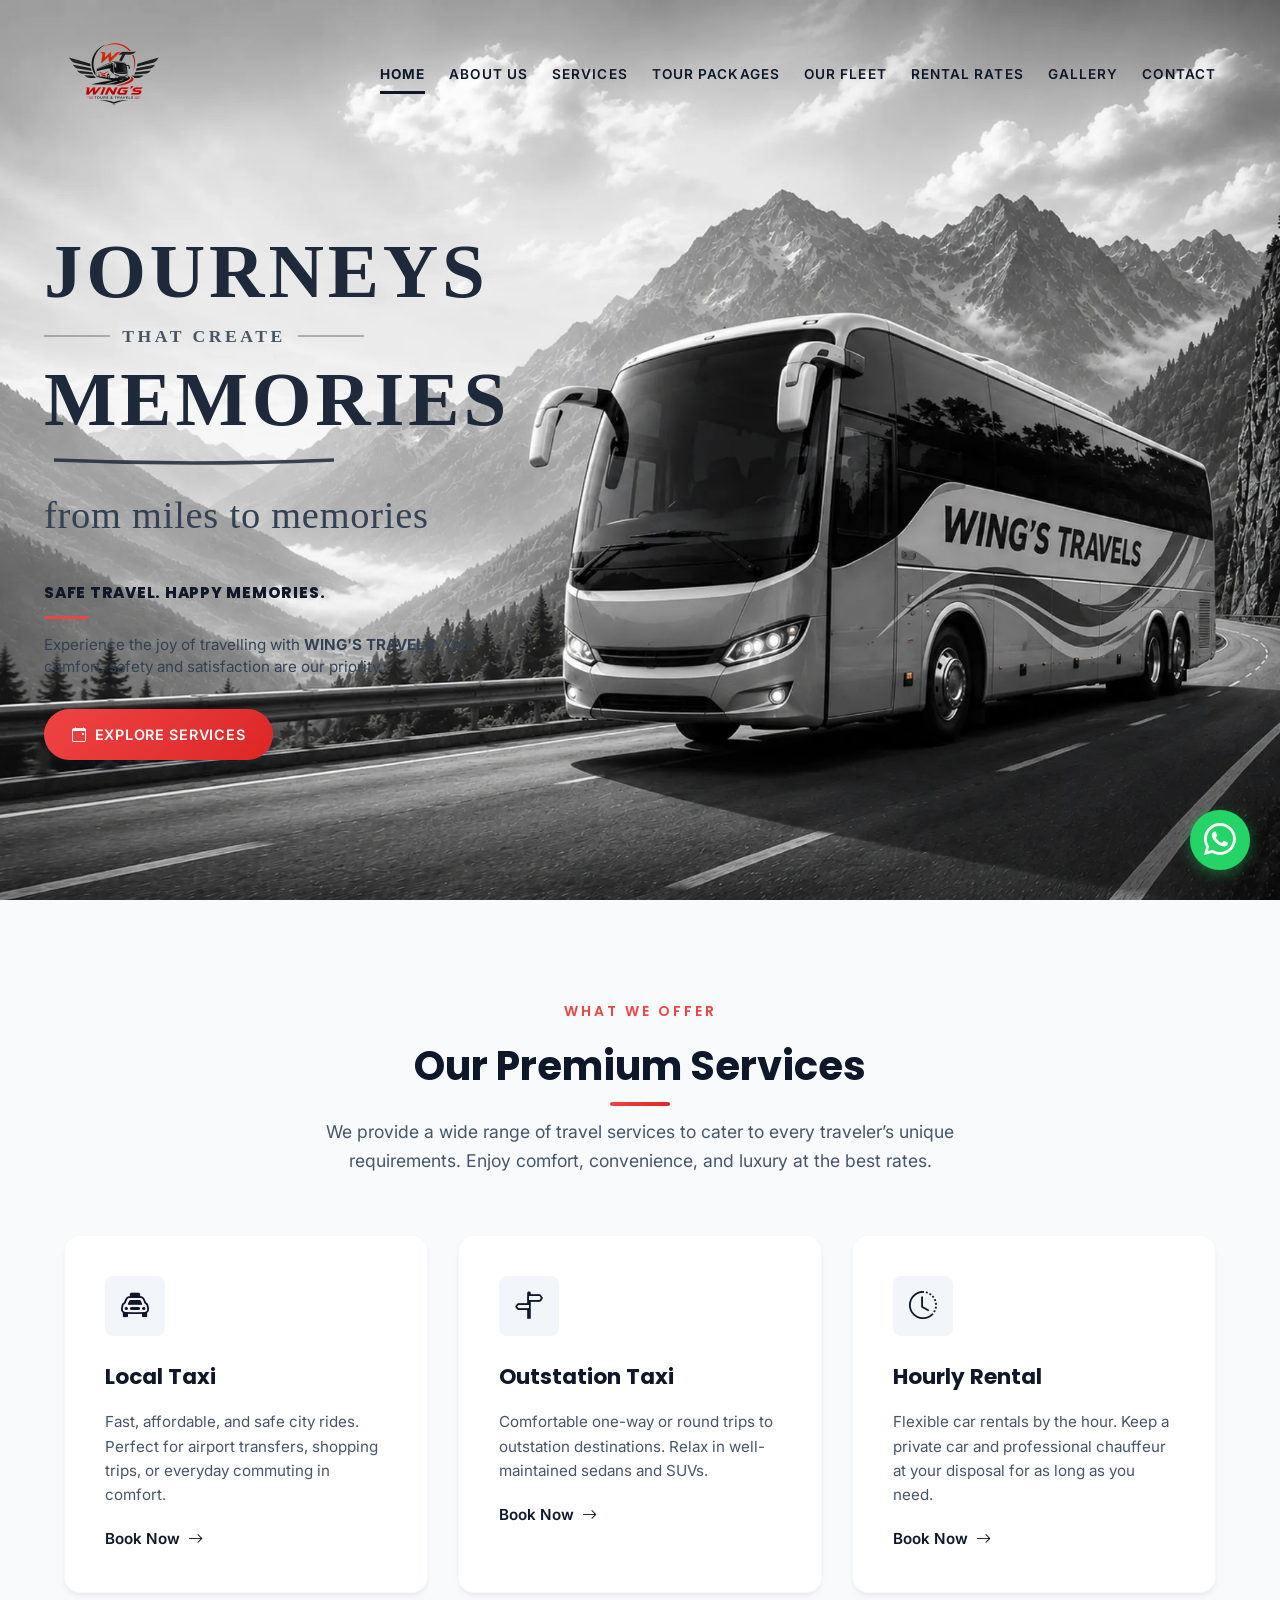
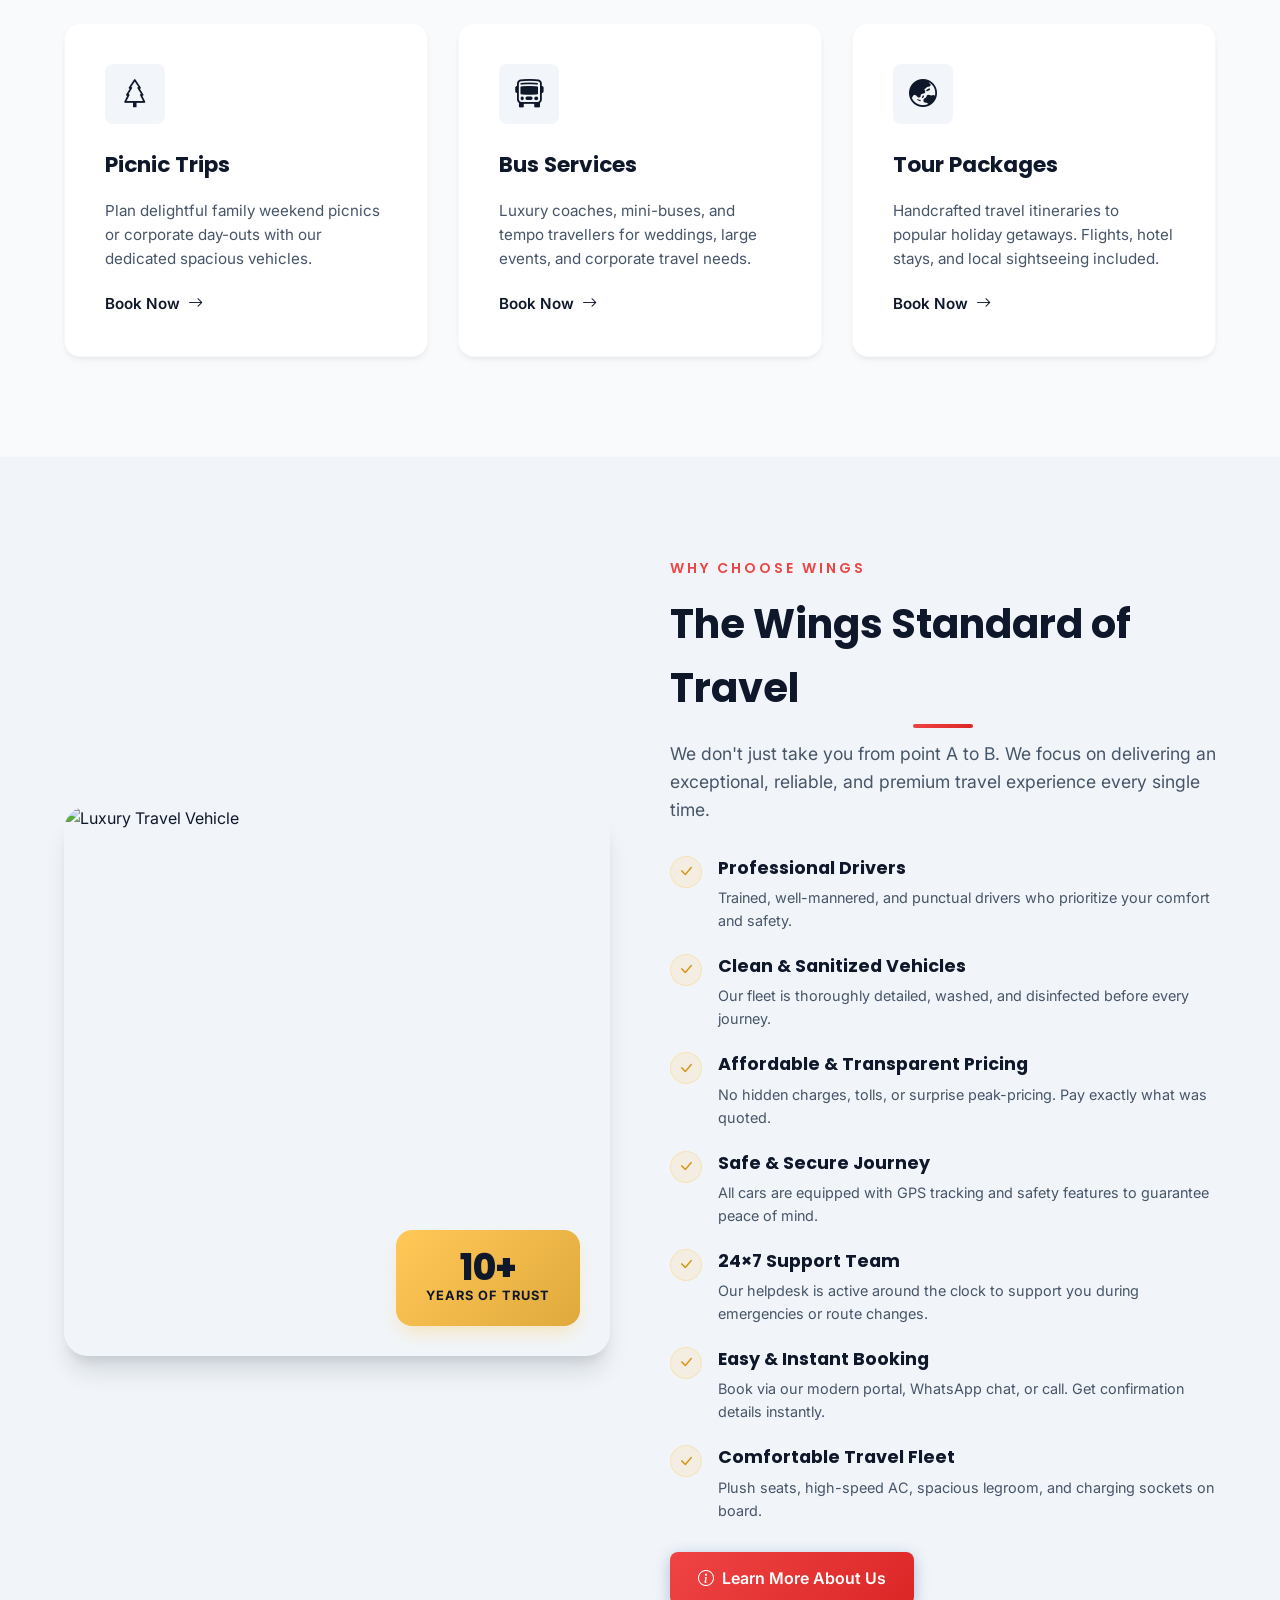
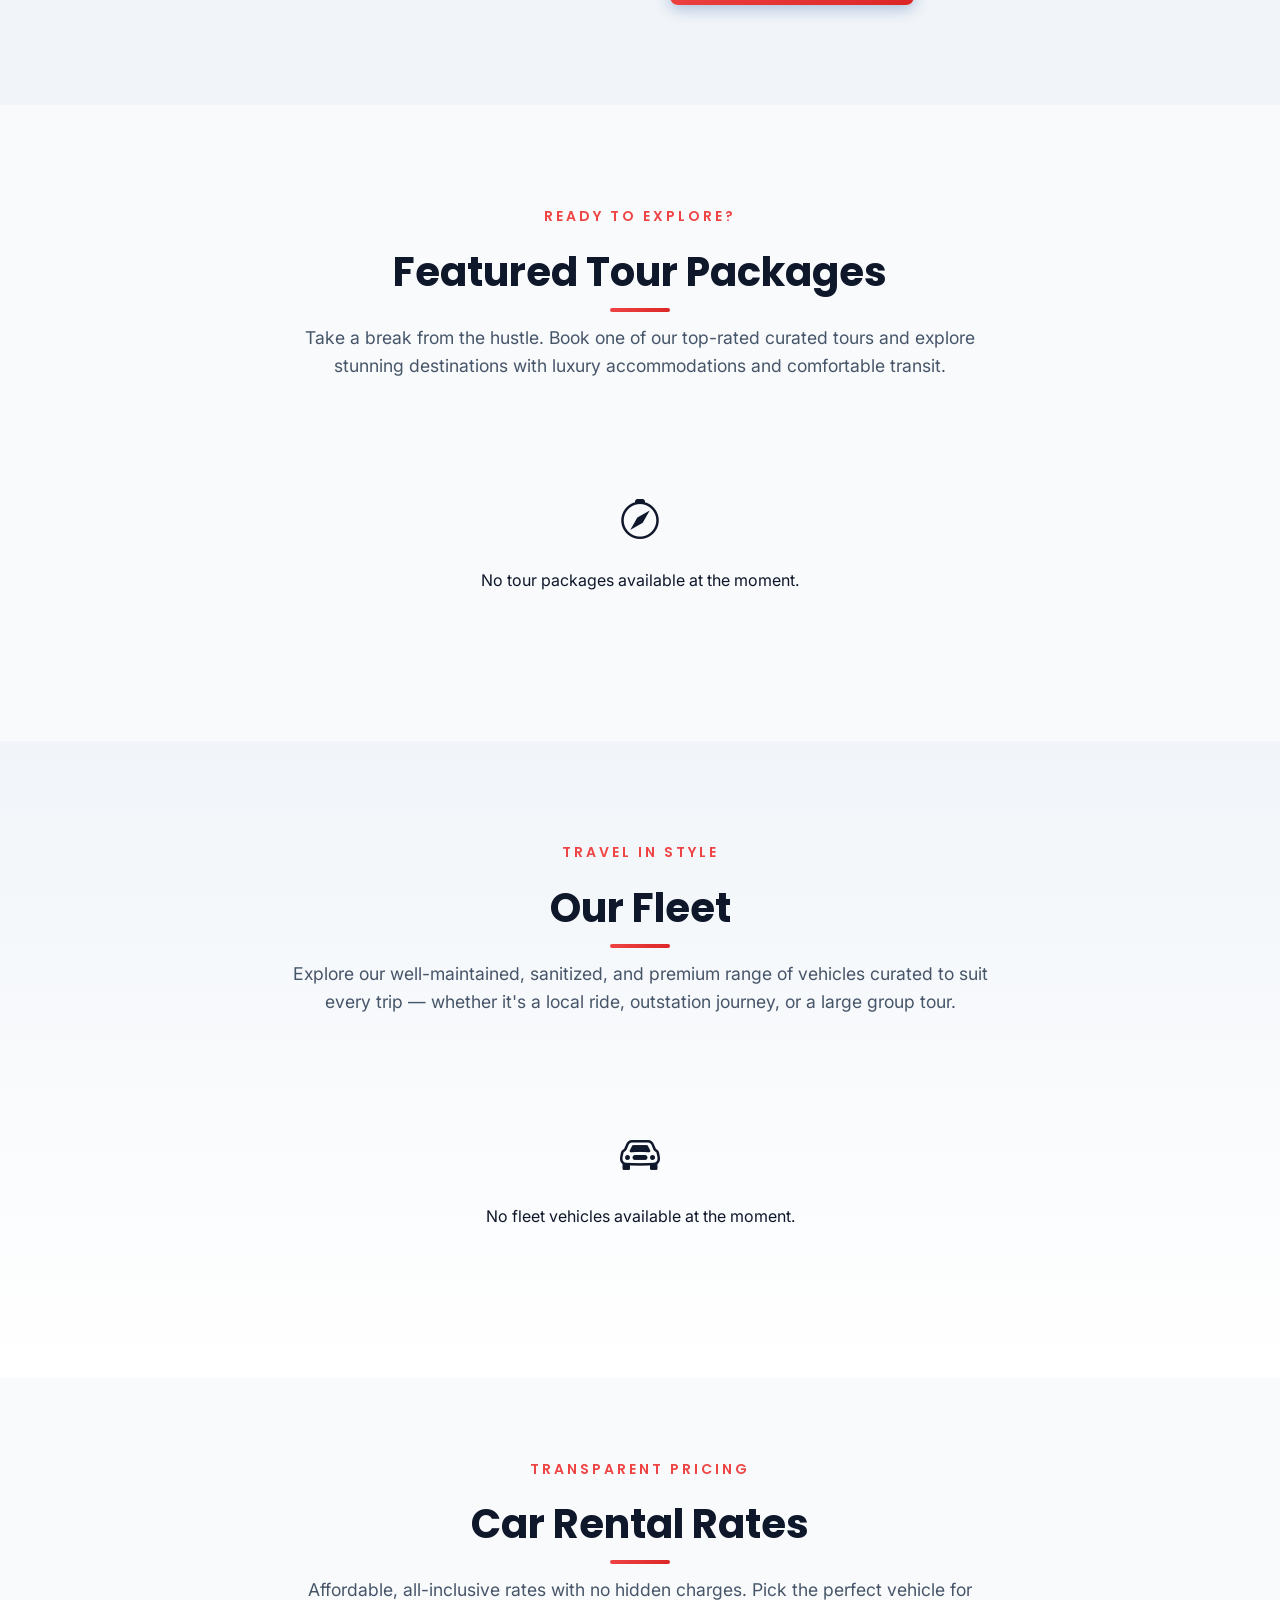
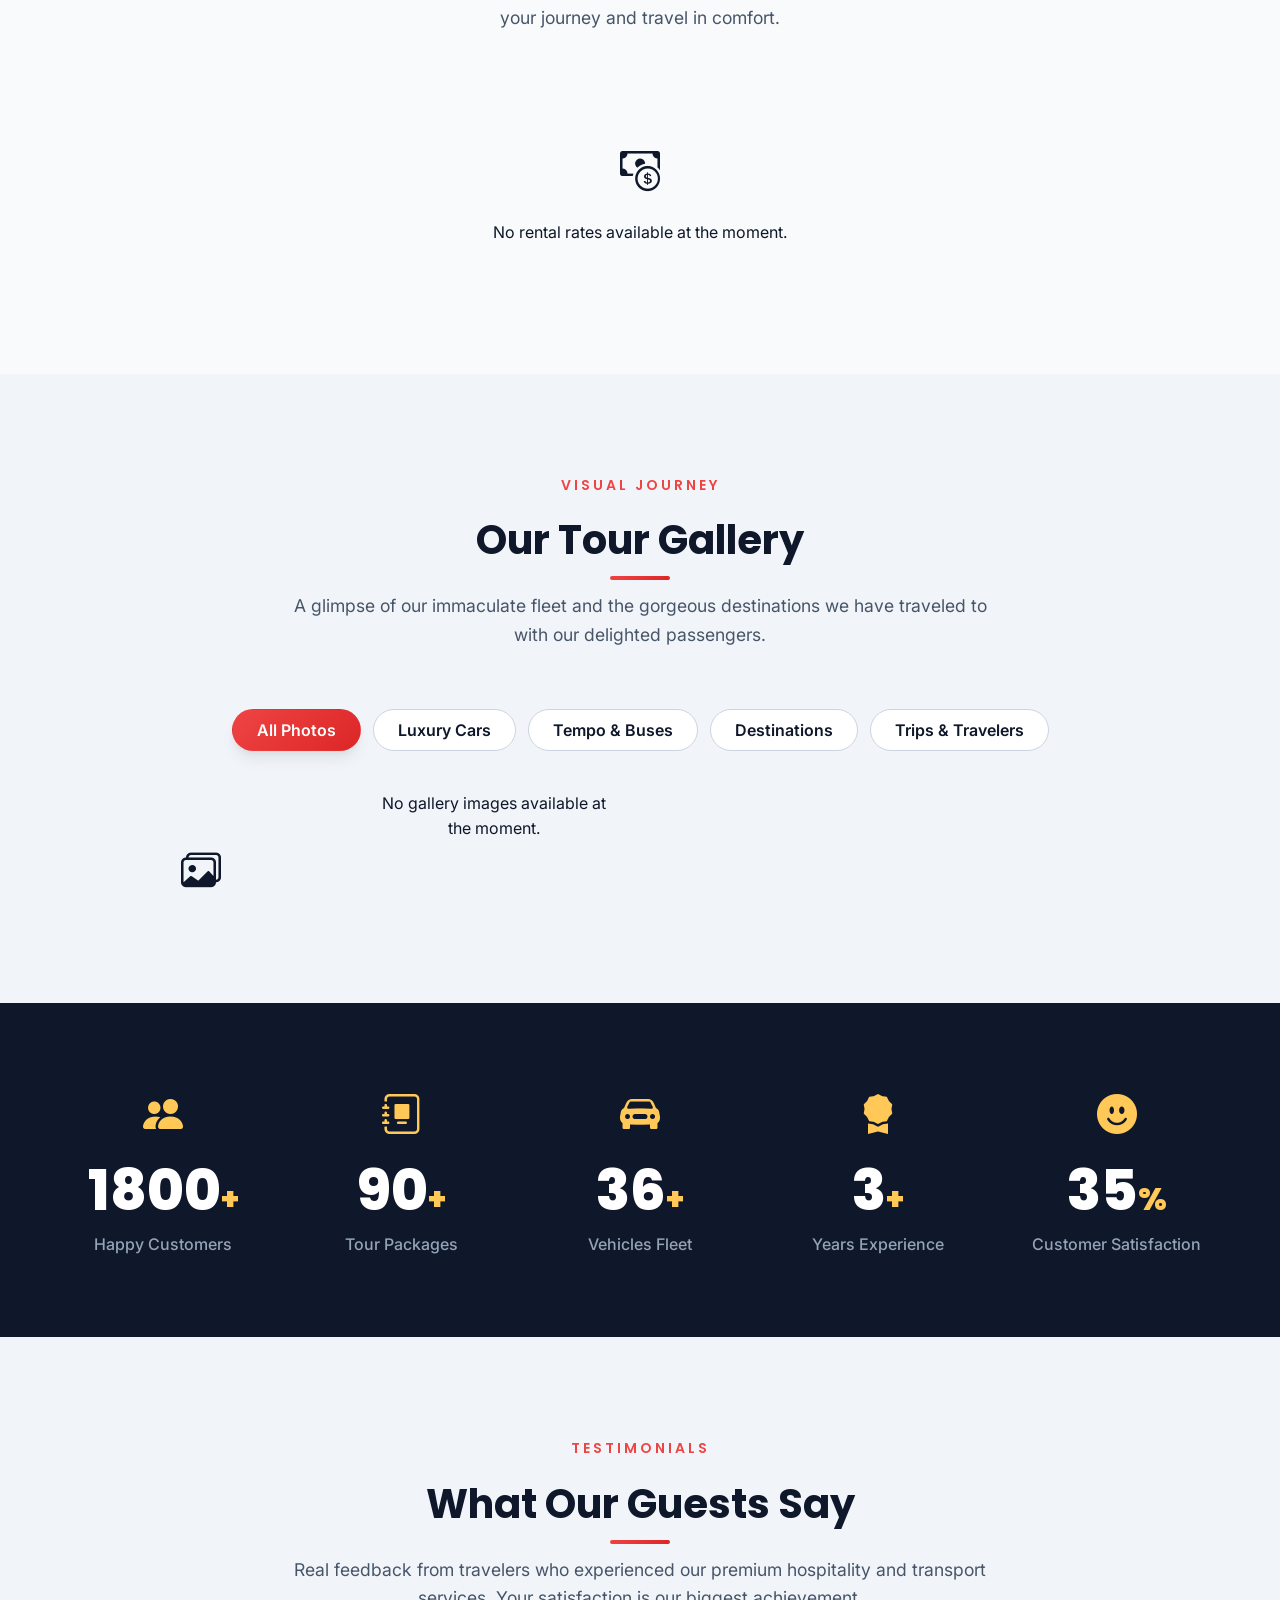
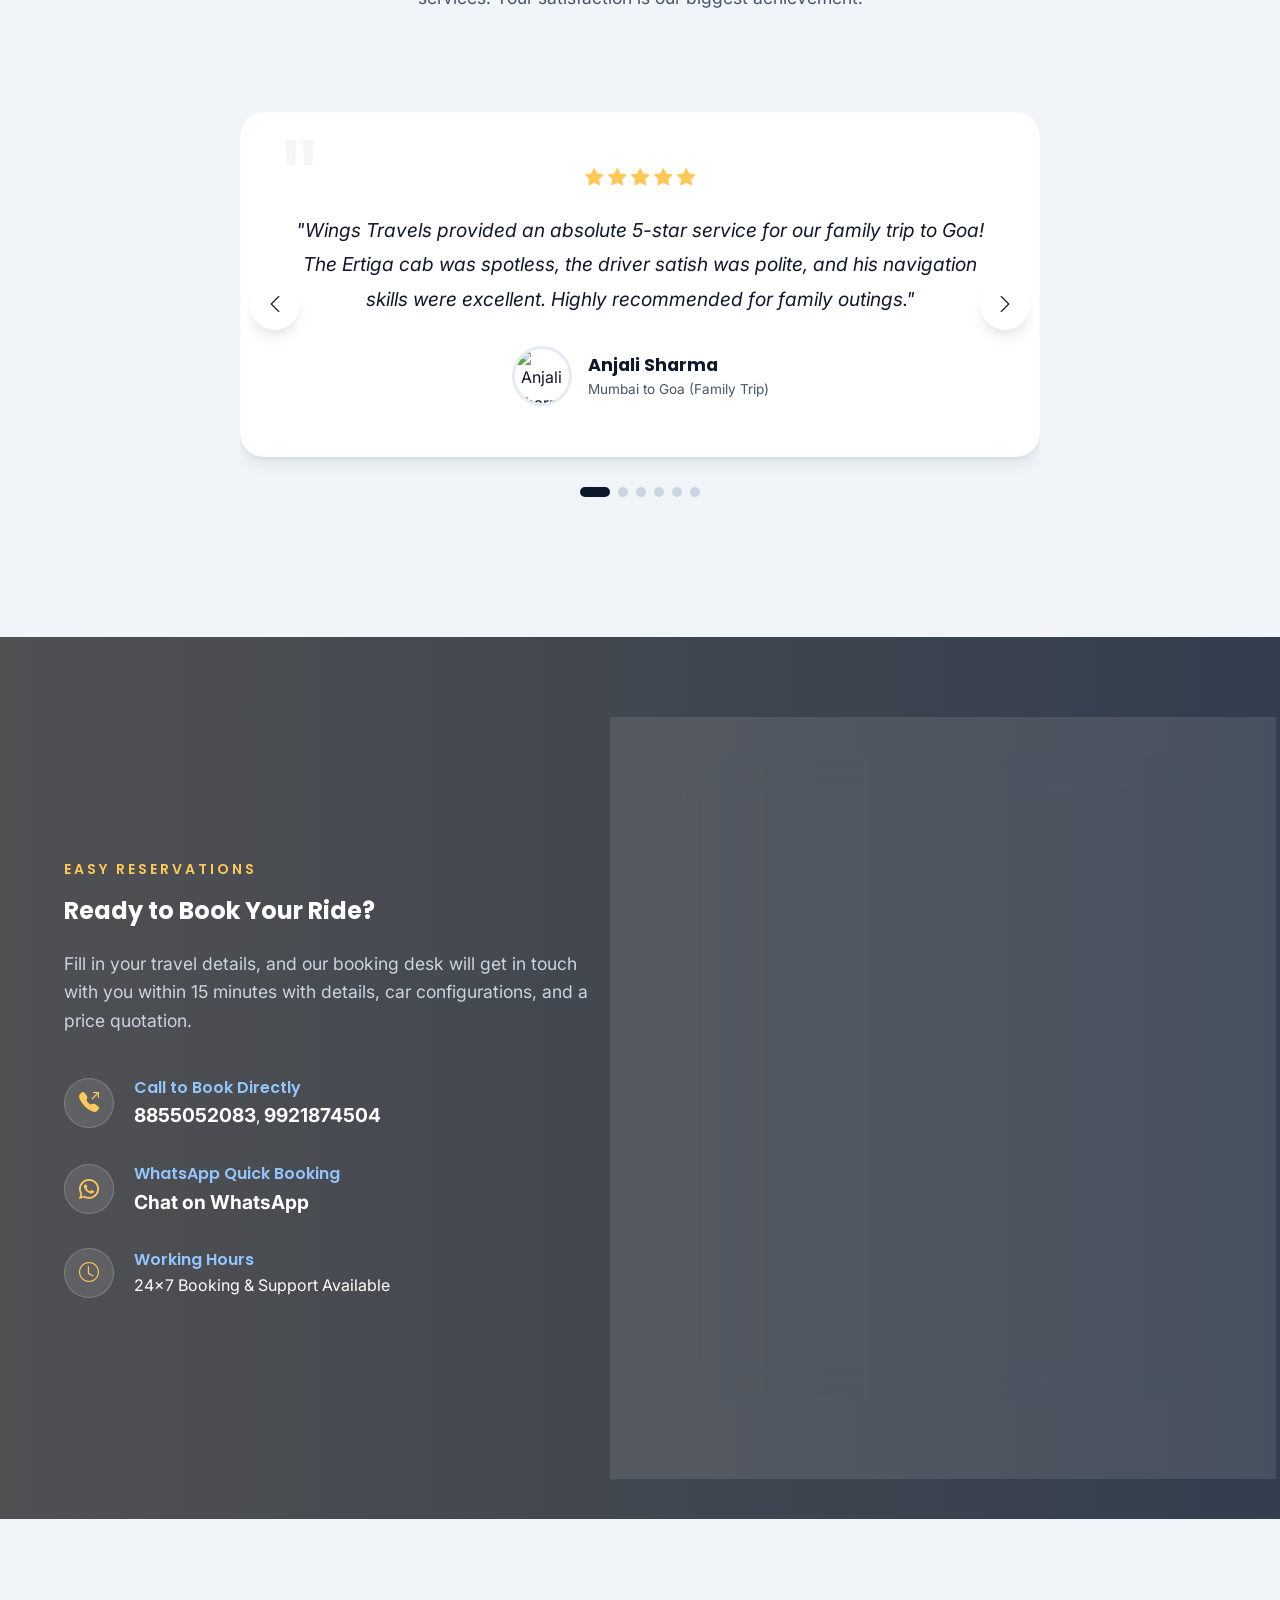
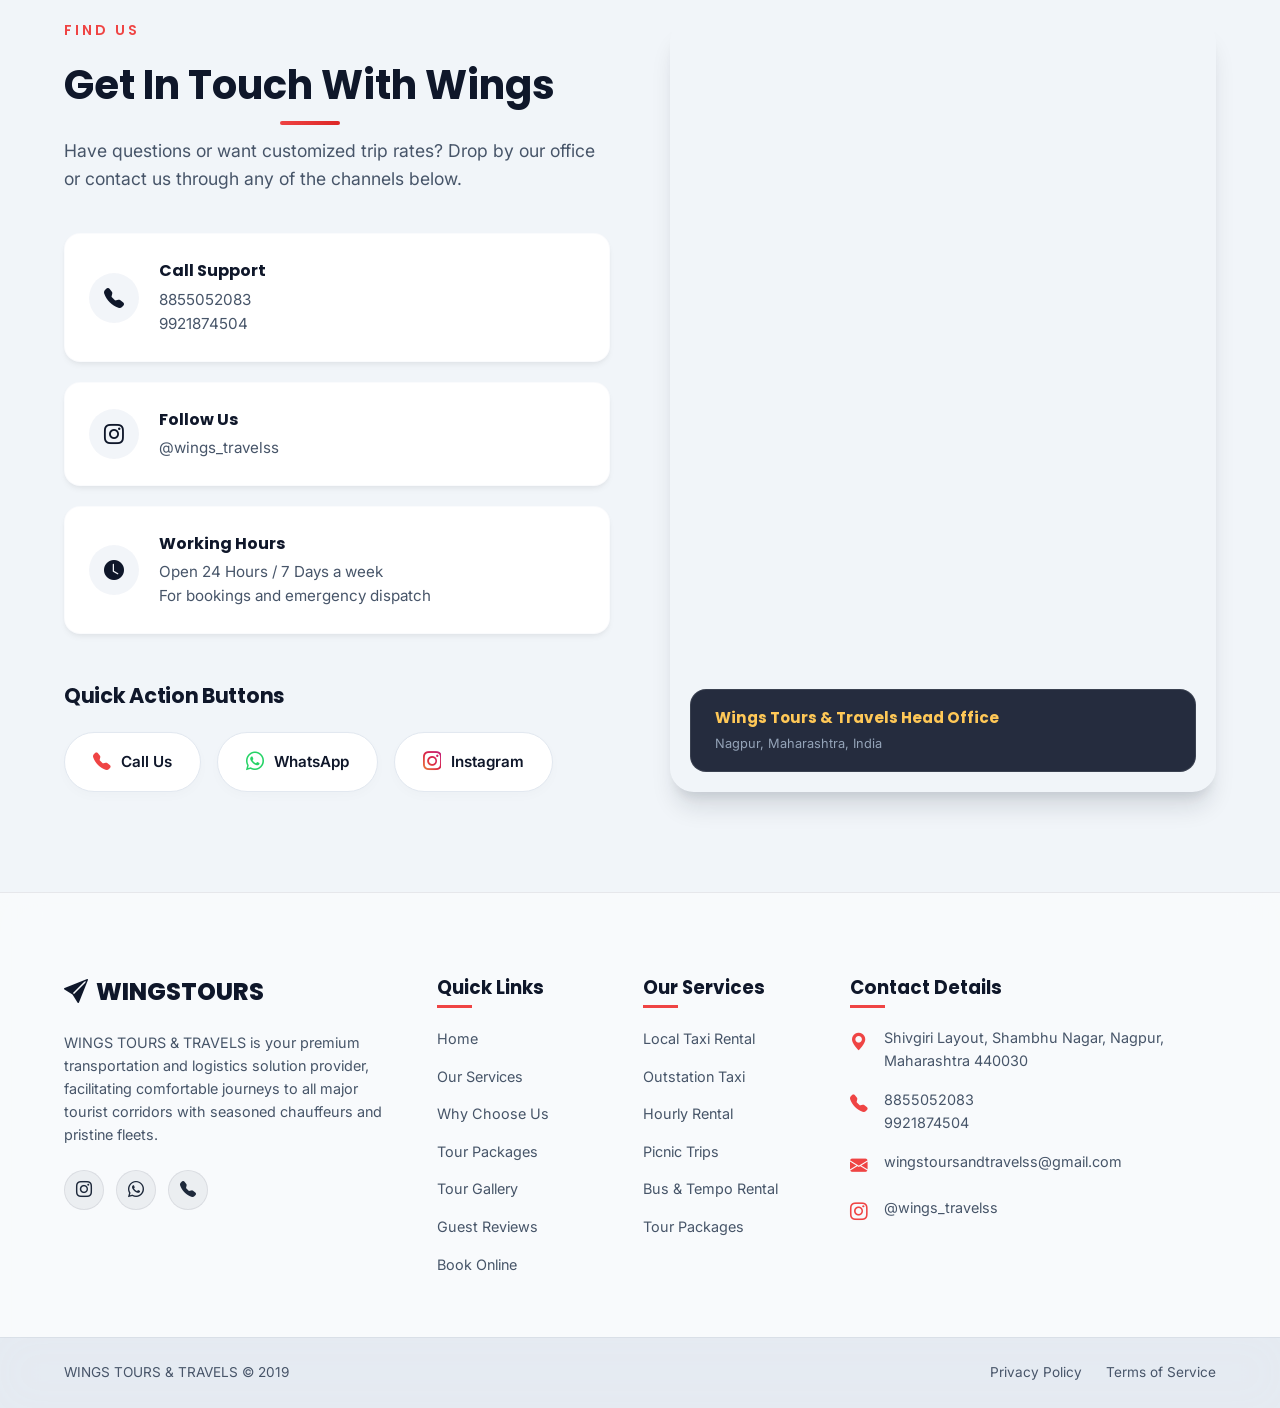
==== commit 4f6b2a60: "improve loading speed" ====
--- a/index.html
+++ b/index.html
@@ -26,6 +26,14 @@
     <!-- Bootstrap Icons -->
     <link rel="stylesheet" href="https://cdn.jsdelivr.net/npm/bootstrap-icons@1.11.1/font/bootstrap-icons.css">
 
+    <!-- Preload critical assets for faster LCP -->
+    <link rel="preload" as="image" href="images/Logo.webp">
+    <link rel="preload" as="image" href="images/hero.webp" media="(min-width: 769px)">
+    <link rel="preload" as="image" href="images/hero_portrait.webp" media="(max-width: 768px)">
+    <!-- Preconnect to backend to reduce cold-start wait -->
+    <link rel="preconnect" href="https://wings-backend-jada.onrender.com">
+    <link rel="dns-prefetch" href="https://wings-backend-jada.onrender.com">
+
     <!-- Custom CSS -->
     <link rel="stylesheet" href="style.css">
 </head>
@@ -35,7 +43,7 @@
     <!-- Preloader -->
     <div id="preloader" class="preloader">
         <div class="preloader-content">
-            <img src="images/Logo.png" alt="Wings Tours & Travels" class="preloader-logo">
+            <img src="images/Logo.webp" alt="Wings Tours & Travels" class="preloader-logo">
             <div class="spinner"></div>
         </div>
     </div>
@@ -59,7 +67,7 @@
     <nav class="navbar" id="navbar">
         <div class="nav-container">
             <a href="#" class="logo">
-                <img src="images/Logo.png" alt="Wings Tours & Travels" class="logo-img">
+                <img src="images/Logo.webp" alt="Wings Tours & Travels" class="logo-img" width="100" height="100">
             </a>
             <button class="nav-toggle" id="navToggle" aria-label="Toggle Navigation">
                 <span class="bar"></span>
--- a/style.css
+++ b/style.css
@@ -27,6 +27,8 @@
     /* Typography */
     --font-heading: 'Poppins', sans-serif;
     --font-body: 'Inter', sans-serif;
+    --font-royal: 'Cinzel', serif;
+    --font-cursive: 'Pinyon Script', cursive;
 
     /* Spacing & Borders */
     --border-radius-sm: 8px;
@@ -586,7 +588,7 @@
 .hero-section {
     height: 100vh;
     min-height: 700px;
-    background-image: url('images/hero.png');
+    background-image: url('images/hero.webp');
     background-size: cover;
     background-position: center center;
     position: relative;
@@ -609,6 +611,9 @@
     flex-direction: column;
     align-items: flex-start;
     gap: 15px;
+    position: relative;
+    left: -20px;
+    top: 45px;
 }
 
 .hero-title-group {
@@ -620,20 +625,20 @@
 }
 
 .hero-brush-text.main-title {
-    font-family: 'Permanent Marker', cursive;
+    font-family: var(--font-royal);
+    font-weight: 700;
     font-size: 4.8rem;
     color: #1e293b;
-    line-height: 0.9;
-    letter-spacing: -0.01em;
+    line-height: 1.1;
+    letter-spacing: 0.05em;
     margin: 0;
-    transform: rotate(-1.5deg);
 }
 
 .hero-divider-text {
     display: flex;
     align-items: center;
     gap: 12px;
-    margin: 6px 0;
+    margin: 8px 0;
     width: 100%;
     max-width: 320px;
 }
@@ -646,11 +651,11 @@
 }
 
 .hero-divider-text .text {
-    font-family: var(--font-heading);
+    font-family: var(--font-royal);
     font-size: 1.1rem;
-    font-weight: 700;
+    font-weight: 600;
     color: #475569;
-    letter-spacing: 0.15em;
+    letter-spacing: 0.2em;
     text-transform: uppercase;
 }
 
@@ -668,12 +673,13 @@
 }
 
 .hero-cursive-text {
-    font-family: 'Caveat', cursive;
-    font-size: 2.2rem;
-    font-weight: 700;
-    color: #475569;
-    margin: 5px 0 15px 15px;
-    transform: rotate(-1deg);
+    font-family: var(--font-cursive);
+    font-size: 2.4rem;
+    font-weight: 400;
+    color: #334155;
+    margin: 10px 0 20px 0;
+    text-transform: none;
+    letter-spacing: 0.02em;
 }
 
 .hero-subtext-group {
@@ -1042,7 +1048,8 @@
 .package-img {
     width: 100%;
     height: 100%;
-    object-fit: cover;
+    object-fit: contain;
+    background-color: #f1f5f9;
     transition: var(--transition-slow);
 }
 
@@ -1103,6 +1110,7 @@
     font-size: 0.9rem;
     margin-bottom: 24px;
     line-height: 1.5;
+    white-space: pre-wrap;
 }
 
 .package-footer {
@@ -1167,7 +1175,7 @@
     font-size: 2.5rem;
     color: var(--color-accent);
     margin-bottom: 16px;
-    display: inline-block;
+    display: block;
 }
 
 .stat-number {
@@ -2507,7 +2515,7 @@
     .hero-section {
         height: auto;
         min-height: 100vh;
-        background-image: url('images/hero_portrait.png');
+        background-image: url('images/hero_portrait.webp');
         background-size: cover;
         background-position: center center;
         display: flex;
@@ -2532,7 +2540,7 @@
 
     .hero-brush-text.main-title {
         font-size: 3.2rem;
-        line-height: 0.95;
+        line-height: 1.1;
     }
 
     .hero-divider-text {
@@ -2638,7 +2646,7 @@
     .hero-section {
         height: auto;
         min-height: 100dvh;
-        background-image: url('images/hero_portrait.png');
+        background-image: url('images/hero_portrait.webp');
         background-size: cover;
         background-position: center center;
         align-items: flex-start;
@@ -3165,4 +3173,10 @@
     display: flex;
     justify-content: center;
     margin-top: 50px;
+}
+
+.fleet-view-all {
+    display: flex;
+    justify-content: center;
+    margin-top: 50px;
 }
